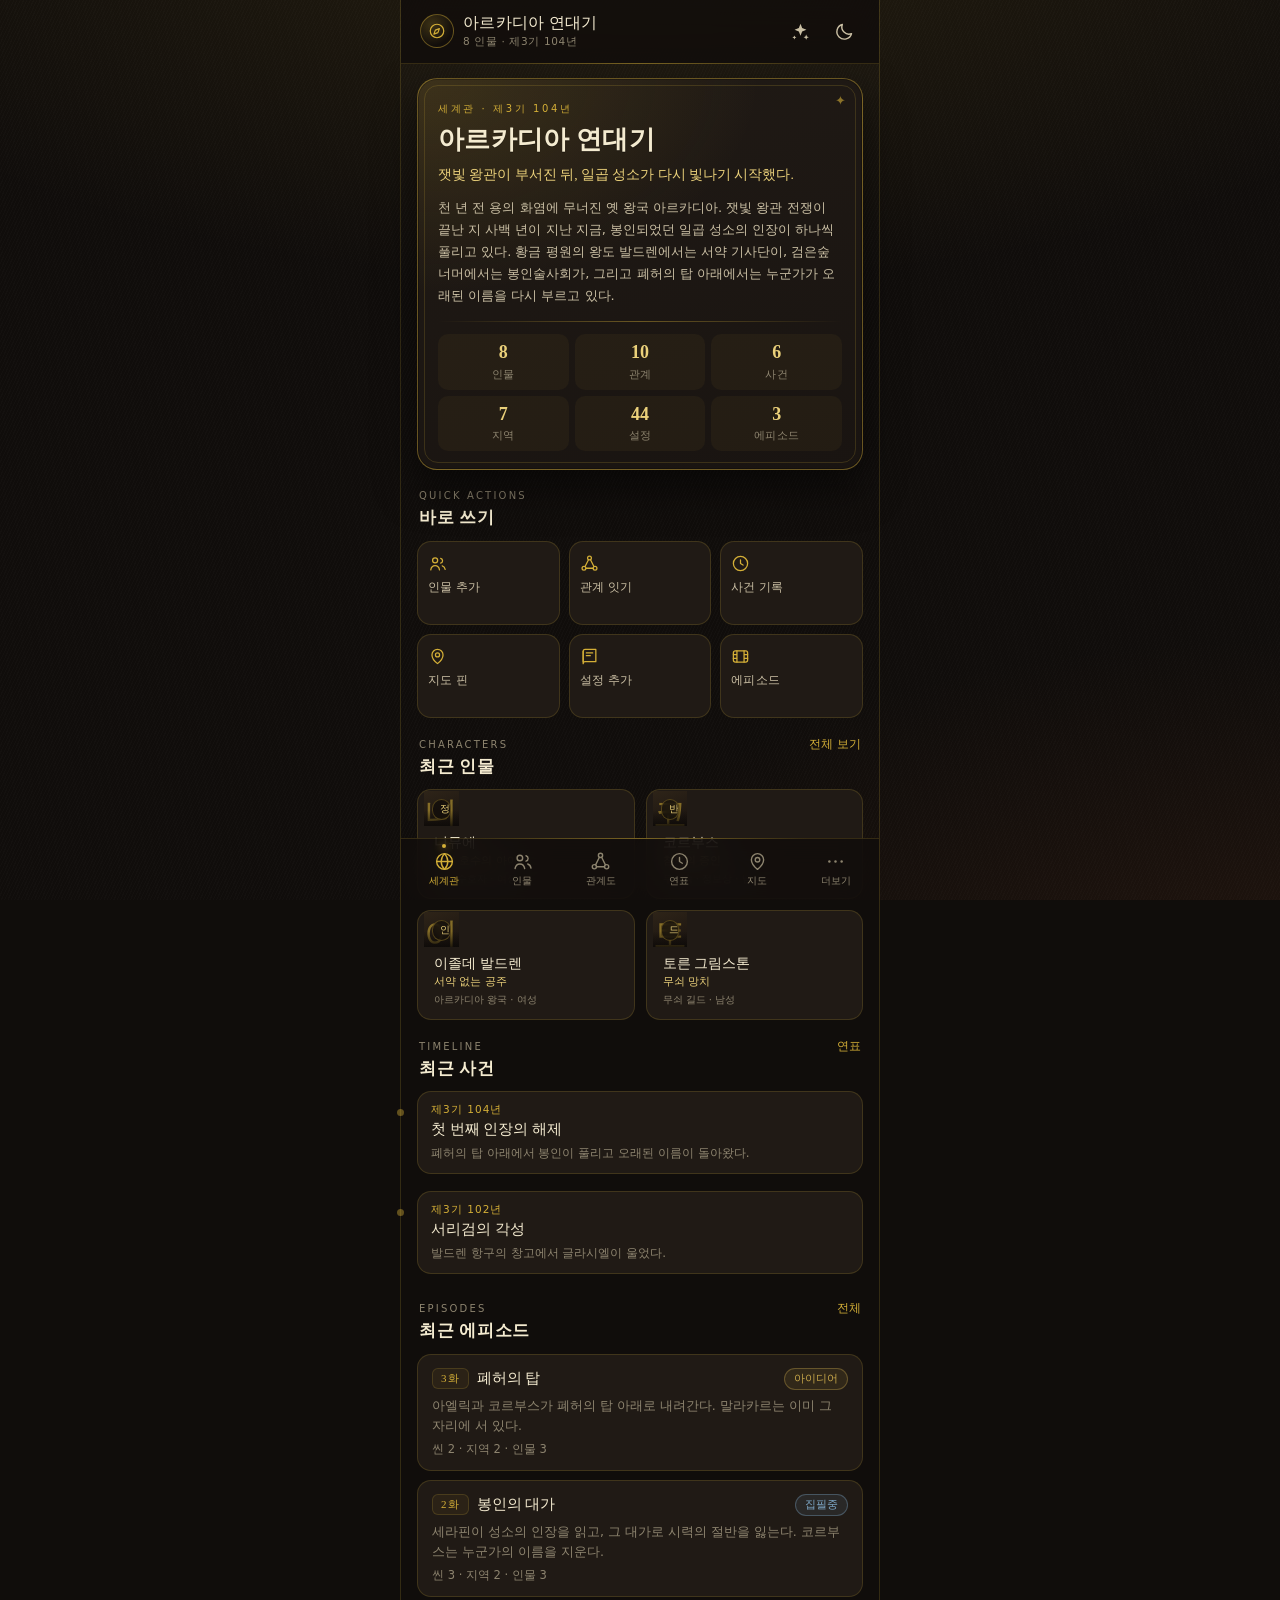
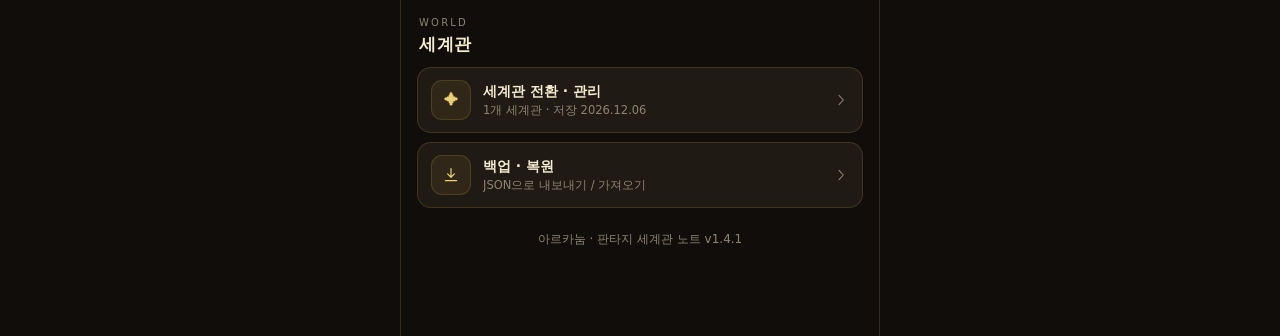
==== worldbuilder-standalone.html @ 210588db "아르카눔 v1.4.1 지도 확장 — 지역 핀 지배 국가(nationId) 선택·표시, 🏳️ 국경 그리기(mapBorders: 국가·색·꼭짓점·반투명 영토·국경선·중앙 국가명, 탭해" ====
<!DOCTYPE html>
<html lang="ko" data-theme="dark">
<head>
<!-- 아르카눔 단일 파일 빌드 · 세계관 노트 (오프라인 실행용) -->
<meta charset="utf-8">
<meta name="viewport" content="width=device-width, initial-scale=1, maximum-scale=1, viewport-fit=cover">
<title>아르카눔 · 판타지 세계관 노트</title>
<meta name="description" content="인물·관계도·연표·지도·설정집·에피소드까지, 판타지 세계관을 iPhone에서 한 손으로 짓는 노트.">
<meta name="theme-color" content="#12100e">
<meta name="apple-mobile-web-app-capable" content="yes">
<meta name="mobile-web-app-capable" content="yes">
<meta name="apple-mobile-web-app-status-bar-style" content="black-translucent">
<meta name="apple-mobile-web-app-title" content="아르카눔">
<meta name="format-detection" content="telephone=no">

<link rel="apple-touch-icon" href="[data-uri]">

<style>
/* =========================================================
   ARCANUM · 판타지 세계관 노트
   Mobile-first (390–430px) dark fantasy + parchment theme
   ========================================================= */

:root {
  --font-display: "AppleMyungjo", "Nanum Myeongjo", "Noto Serif KR", ui-serif, Georgia, "Times New Roman", serif;
  --font-body: -apple-system, BlinkMacSystemFont, "Apple SD Gothic Neo", "Pretendard", "Noto Sans KR", system-ui, sans-serif;
  --nav-h: 62px;
  --top-h: 54px;
  --safe-t: env(safe-area-inset-top, 0px);
  --safe-b: env(safe-area-inset-bottom, 0px);
  --r-sm: 10px;
  --r-md: 14px;
  --r-lg: 20px;
  --ease: cubic-bezier(.22, 1, .36, 1);
}

[data-theme="dark"] {
  --bg: #100d0b;
  --bg-glow-1: rgba(212, 175, 55, .10);
  --bg-glow-2: rgba(120, 60, 30, .16);
  --surface: #201a15;
  --surface-2: #191411;
  --surface-3: #2a2119;
  --line: rgba(212, 175, 55, .18);
  --line-strong: rgba(212, 175, 55, .42);
  --gold: #d4af37;
  --gold-soft: #ead07a;
  --gold-deep: #9c7a24;
  --text: #f4ebd0;
  --text-dim: #cabfa4;
  --muted: #8d846f;
  --ink: #1a1412;
  --parchment: #f4ebd0;
  --parchment-line: rgba(90, 70, 40, .35);
  --glass: rgba(16, 13, 11, .82);
  --shadow: 0 18px 40px rgba(0, 0, 0, .5);
  --shadow-sm: 0 6px 18px rgba(0, 0, 0, .35);
  --danger: #c9636b;
  --ok: #7fb08b;
  --map-bg: #d9c9a4;
}

[data-theme="parchment"] {
  --bg: #eadfc3;
  --bg-glow-1: rgba(255, 255, 255, .55);
  --bg-glow-2: rgba(150, 110, 50, .18);
  --surface: #f9f2df;
  --surface-2: #f3e9ce;
  --surface-3: #fffaf0;
  --line: rgba(122, 92, 42, .22);
  --line-strong: rgba(122, 92, 42, .48);
  --gold: #96701c;
  --gold-soft: #b98f2c;
  --gold-deep: #6d5220;
  --text: #2b2118;
  --text-dim: #554631;
  --muted: #7c6b51;
  --ink: #fdf8ec;
  --parchment: #fdf8ec;
  --parchment-line: rgba(120, 92, 50, .3);
  --glass: rgba(249, 242, 223, .88);
  --shadow: 0 14px 30px rgba(80, 60, 25, .16);
  --shadow-sm: 0 4px 14px rgba(80, 60, 25, .12);
  --danger: #a83c45;
  --ok: #3f7a52;
  --map-bg: #d9c9a4;
}

* { box-sizing: border-box; -webkit-tap-highlight-color: transparent; }

html, body {
  margin: 0;
  padding: 0;
  background: var(--bg);
  color: var(--text);
  font-family: var(--font-body);
  font-size: 15px;
  line-height: 1.5;
  -webkit-text-size-adjust: 100%;
  text-size-adjust: 100%;
  /* 가로로 삐져나가는 내용이 화면을 줄여(줌아웃) 고정 단추가 밖으로 밀리는 것을 막는다 */
  overflow-x: hidden;
}

body {
  min-height: 100vh;
  min-height: 100dvh;
  overscroll-behavior-y: none;
  background-image:
    radial-gradient(120% 70% at 50% -10%, var(--bg-glow-1) 0%, transparent 60%),
    radial-gradient(90% 60% at 100% 110%, var(--bg-glow-2) 0%, transparent 65%),
    repeating-linear-gradient(115deg, rgba(255, 255, 255, .014) 0 1px, transparent 1px 3px);
  background-attachment: fixed;
}

body.sheet-open { overflow: hidden; }

button, input, textarea, select {
  font-family: inherit;
  font-size: inherit;
  color: inherit;
}

button { cursor: pointer; border: 0; background: none; }
button:disabled { opacity: .45; cursor: default; }

h1, h2, h3, h4 {
  font-family: var(--font-display);
  font-weight: 600;
  margin: 0;
  letter-spacing: .01em;
}

p { margin: 0; }
a { color: var(--gold-soft); }

svg { display: block; }

/* ---------- App shell ---------- */
.app {
  max-width: 480px;
  margin: 0 auto;
  min-height: 100vh;
  min-height: 100dvh;
  position: relative;
  isolation: isolate;
}

@media (min-width: 520px) {
  .app {
    border-left: 1px solid var(--line);
    border-right: 1px solid var(--line);
    background: linear-gradient(180deg, rgba(255, 255, 255, .012), transparent 30%);
  }
}

/* ---------- Top bar ---------- */
.topbar {
  position: sticky;
  top: 0;
  z-index: 40;
  padding: calc(var(--safe-t) + 8px) 14px 9px;
  display: flex;
  align-items: center;
  gap: 8px;
  background: var(--glass);
  -webkit-backdrop-filter: blur(14px) saturate(1.2);
  backdrop-filter: blur(14px) saturate(1.2);
  border-bottom: 1px solid var(--line);
}

.topbar::after {
  content: "";
  position: absolute;
  left: 12%;
  right: 12%;
  bottom: -1px;
  height: 1px;
  background: linear-gradient(90deg, transparent, var(--line-strong), transparent);
}

.world-switch {
  flex: 1;
  min-width: 0;
  display: flex;
  align-items: center;
  gap: 9px;
  padding: 5px 8px 5px 5px;
  border-radius: 12px;
  text-align: left;
  min-height: 44px;
}

.world-switch:active { background: rgba(212, 175, 55, .08); }

.world-switch__sigil {
  width: 34px;
  height: 34px;
  flex: none;
  border-radius: 50%;
  display: grid;
  place-items: center;
  color: var(--gold);
  background: radial-gradient(circle at 35% 30%, rgba(212, 175, 55, .22), transparent 70%);
  border: 1px solid var(--line-strong);
}

.world-switch__text { min-width: 0; }

.world-switch__name {
  display: block;
  font-family: var(--font-display);
  font-size: 15.5px;
  letter-spacing: .02em;
  color: var(--text);
  white-space: nowrap;
  overflow: hidden;
  text-overflow: ellipsis;
  max-width: 190px;
}

.world-switch__sub {
  display: block;
  font-size: 10.5px;
  color: var(--muted);
  letter-spacing: .06em;
  text-transform: uppercase;
  margin-top: 1px;
}

.topbar__actions { display: flex; gap: 2px; flex: none; }

.icon-btn {
  width: 42px;
  height: 42px;
  display: grid;
  place-items: center;
  border-radius: 12px;
  color: var(--text-dim);
  transition: background .18s, color .18s, transform .18s;
}

.icon-btn:active { transform: scale(.94); background: rgba(212, 175, 55, .12); }
.icon-btn.is-gold { color: var(--gold); }
.icon-btn svg { width: 21px; height: 21px; }

/* ---------- Main / views ---------- */
main {
  padding: 14px 16px calc(var(--nav-h) + var(--safe-b) + 26px);
  min-height: 60vh;
}

.view { display: none; }
.view.is-active { display: block; animation: viewIn .28s var(--ease); }

@keyframes viewIn {
  from { opacity: 0; transform: translateY(6px); }
  to { opacity: 1; transform: none; }
}

.section-head {
  display: flex;
  align-items: baseline;
  justify-content: space-between;
  gap: 10px;
  margin: 18px 2px 10px;
}

.section-head:first-child { margin-top: 4px; }

.section-head h2 {
  font-size: 17px;
  letter-spacing: .04em;
}

.section-head .eyebrow {
  font-size: 10px;
  letter-spacing: .22em;
  text-transform: uppercase;
  color: var(--muted);
  display: block;
  margin-bottom: 2px;
  font-family: var(--font-body);
}

.section-head__link {
  font-size: 12px;
  color: var(--gold);
  padding: 6px;
  margin: -6px;
}

/* ---------- Hero ---------- */
.hero {
  position: relative;
  padding: 22px 20px 18px;
  border-radius: var(--r-lg);
  background:
    radial-gradient(140% 100% at 0% 0%, rgba(212, 175, 55, .16), transparent 55%),
    linear-gradient(165deg, var(--surface) 0%, var(--surface-2) 100%);
  border: 1px solid var(--line-strong);
  box-shadow: var(--shadow), inset 0 0 0 1px rgba(0, 0, 0, .25);
  overflow: hidden;
}

.hero::before {
  content: "";
  position: absolute;
  inset: 6px;
  border: 1px solid var(--line);
  border-radius: calc(var(--r-lg) - 6px);
  pointer-events: none;
}

.hero::after {
  content: "✦";
  position: absolute;
  right: 16px;
  top: 12px;
  color: var(--gold);
  opacity: .6;
  font-size: 13px;
}

.hero__eyebrow {
  font-size: 10px;
  letter-spacing: .26em;
  text-transform: uppercase;
  color: var(--gold);
  margin-bottom: 8px;
}

.hero h1 {
  font-size: 26px;
  line-height: 1.24;
  color: var(--text);
  text-shadow: 0 1px 0 rgba(0, 0, 0, .3);
}

.hero__tagline {
  font-family: var(--font-display);
  font-size: 13.5px;
  line-height: 1.65;
  color: var(--gold-soft);
  margin-top: 8px;
}

.hero__desc {
  font-size: 13px;
  line-height: 1.7;
  color: var(--text-dim);
  margin-top: 10px;
}

.hero__divider {
  height: 1px;
  margin: 14px 0 12px;
  background: linear-gradient(90deg, transparent, var(--line-strong), transparent);
}

.hero__stats {
  display: grid;
  grid-template-columns: repeat(3, 1fr);
  gap: 6px;
}

.stat {
  padding: 7px 4px;
  text-align: center;
  border-radius: 10px;
  background: rgba(212, 175, 55, .05);
  border: 1px solid transparent;
}

.stat:active { border-color: var(--line-strong); }

.stat b {
  display: block;
  font-family: var(--font-display);
  font-size: 18px;
  color: var(--gold-soft);
  line-height: 1.2;
}

.stat span {
  font-size: 10.5px;
  color: var(--muted);
  letter-spacing: .04em;
}

/* ---------- Quick actions ---------- */
.quick-grid {
  display: grid;
  grid-template-columns: repeat(3, 1fr);
  gap: 9px;
}

.quick {
  display: flex;
  flex-direction: column;
  align-items: flex-start;
  gap: 7px;
  padding: 12px 10px;
  min-height: 84px;
  border-radius: var(--r-md);
  background: var(--surface);
  border: 1px solid var(--line);
  color: var(--text-dim);
  text-align: left;
  transition: transform .16s var(--ease), border-color .16s;
}

.quick:active { transform: translateY(1px) scale(.985); border-color: var(--line-strong); }

.quick svg { width: 19px; height: 19px; color: var(--gold); }
.quick span { font-size: 11.5px; line-height: 1.3; letter-spacing: .01em; }

/* ---------- Cards ---------- */
.card {
  background: var(--surface);
  border: 1px solid var(--line);
  border-radius: var(--r-md);
  padding: 14px;
}

.card--parchment {
  background:
    linear-gradient(170deg, rgba(255, 255, 255, .6), rgba(0, 0, 0, 0) 55%),
    var(--surface);
}

.list { display: flex; flex-direction: column; gap: 9px; }

.row-card {
  display: flex;
  align-items: center;
  gap: 12px;
  width: 100%;
  padding: 12px 13px;
  border-radius: var(--r-md);
  background: var(--surface);
  border: 1px solid var(--line);
  text-align: left;
  transition: border-color .16s, transform .16s;
}

.row-card:active { border-color: var(--line-strong); transform: scale(.995); }

.row-card__badge {
  flex: none;
  width: 40px;
  height: 40px;
  border-radius: 11px;
  display: grid;
  place-items: center;
  font-family: var(--font-display);
  font-size: 15px;
  color: var(--gold-soft);
  background: rgba(212, 175, 55, .09);
  border: 1px solid var(--line);
}

.row-card__body { flex: 1; min-width: 0; }

.row-card__title {
  display: block;
  font-size: 14px;
  font-weight: 600;
  color: var(--text);
  white-space: nowrap;
  overflow: hidden;
  text-overflow: ellipsis;
}

.row-card__meta {
  display: block;
  font-size: 11.5px;
  color: var(--muted);
  margin-top: 2px;
  white-space: nowrap;
  overflow: hidden;
  text-overflow: ellipsis;
}

.row-card__chev { color: var(--muted); flex: none; }
.row-card__chev svg { width: 16px; height: 16px; }

/* ---------- Character grid ---------- */
.char-grid {
  display: grid;
  grid-template-columns: repeat(2, 1fr);
  gap: 11px;
}

.char-card {
  position: relative;
  display: flex;
  flex-direction: column;
  border-radius: var(--r-md);
  overflow: hidden;
  background: var(--surface);
  border: 1px solid var(--line);
  text-align: left;
  transition: transform .16s var(--ease), border-color .16s;
}

.char-card:active { transform: scale(.98); border-color: var(--line-strong); }

.char-card__portrait {
  position: relative;
  aspect-ratio: 1 / 1;
  background: linear-gradient(160deg, #2e2418, #191310);
  display: grid;
  place-items: center;
  overflow: hidden;
}

.char-card__portrait img {
  width: 100%;
  height: 100%;
  object-fit: cover;
  object-position: center top;   /* 인물 얼굴·상반신이 잘리지 않게 */
  display: block;
}

.char-card__initial {
  font-family: var(--font-display);
  font-size: 34px;
  color: rgba(212, 175, 55, .55);
  letter-spacing: .02em;
}

.char-card__portrait::after {
  content: "";
  position: absolute;
  inset: 0;
  background: linear-gradient(180deg, transparent 55%, rgba(12, 9, 7, .82));
  pointer-events: none;
}

.char-card__race {
  position: absolute;
  left: 8px;
  top: 8px;
  z-index: 2;
  font-size: 9.5px;
  letter-spacing: .05em;
  padding: 3px 7px;
  border-radius: 999px;
  color: var(--gold-soft);
  background: rgba(12, 9, 7, .6);
  border: 1px solid rgba(212, 175, 55, .3);
  -webkit-backdrop-filter: blur(4px);
  backdrop-filter: blur(4px);
  max-width: calc(100% - 16px);
  white-space: nowrap;
  overflow: hidden;
  text-overflow: ellipsis;
}

.char-card__body { padding: 8px 10px 11px; }

.char-card__name {
  font-family: var(--font-display);
  font-size: 14px;
  color: var(--text);
  white-space: nowrap;
  overflow: hidden;
  text-overflow: ellipsis;
}

.char-card__title {
  font-size: 10.5px;
  color: var(--gold-soft);
  margin-top: 2px;
  white-space: nowrap;
  overflow: hidden;
  text-overflow: ellipsis;
}

.char-card__faction {
  font-size: 10px;
  color: var(--muted);
  margin-top: 4px;
  white-space: nowrap;
  overflow: hidden;
  text-overflow: ellipsis;
}

/* ---------- Search & chips ---------- */
.toolbar {
  display: flex;
  gap: 8px;
  align-items: center;
  margin-bottom: 10px;
}

.search {
  flex: 1;
  min-width: 0;
  display: flex;
  align-items: center;
  gap: 8px;
  padding: 0 12px;
  height: 44px;
  border-radius: 12px;
  background: var(--surface-2);
  border: 1px solid var(--line);
}

.search svg { width: 17px; height: 17px; color: var(--muted); flex: none; }

.search input {
  flex: 1;
  min-width: 0;
  border: 0;
  background: none;
  outline: none;
  font-size: 16px;
  color: var(--text);
}

.search input::placeholder { color: var(--muted); }

.chip-row {
  display: flex;
  gap: 7px;
  overflow-x: auto;
  padding: 2px 2px 8px;
  margin: 0 -2px;
  scrollbar-width: none;
  -webkit-overflow-scrolling: touch;
}

.chip-row::-webkit-scrollbar { display: none; }

.chip {
  flex: none;
  height: 32px;
  padding: 0 13px;
  border-radius: 999px;
  font-size: 12.5px;
  color: var(--text-dim);
  background: var(--surface);
  border: 1px solid var(--line);
  white-space: nowrap;
  transition: background .16s, color .16s, border-color .16s;
}

.chip--active {
  color: var(--ink);
  background: linear-gradient(180deg, var(--gold-soft), var(--gold));
  border-color: var(--gold);
  font-weight: 600;
}

.chip--small { height: 28px; font-size: 11.5px; padding: 0 11px; }

.label-row {
  display: flex;
  align-items: baseline;
  justify-content: space-between;
  margin: 14px 2px 6px;
  font-size: 10.5px;
  letter-spacing: .18em;
  text-transform: uppercase;
  color: var(--muted);
}

.mini-chips { display: flex; flex-wrap: wrap; gap: 5px; }

.mini-chip {
  font-size: 10.5px;
  padding: 3px 8px;
  border-radius: 999px;
  background: rgba(212, 175, 55, .07);
  border: 1px solid var(--line);
  color: var(--text-dim);
}

/* ---------- Empty state ---------- */
.empty {
  padding: 38px 20px;
  text-align: center;
  border: 1px dashed var(--line-strong);
  border-radius: var(--r-lg);
  background: rgba(212, 175, 55, .03);
}

.empty__sigil {
  font-size: 22px;
  color: var(--gold);
  opacity: .7;
  margin-bottom: 10px;
}

.empty h3 { font-size: 15px; margin-bottom: 6px; }
.empty p { font-size: 12.5px; color: var(--muted); line-height: 1.6; }
.empty .btn { margin-top: 14px; }

/* ---------- Buttons ---------- */
.btn {
  display: inline-flex;
  align-items: center;
  justify-content: center;
  gap: 7px;
  min-height: 46px;
  padding: 0 18px;
  border-radius: 12px;
  font-size: 14px;
  font-weight: 600;
  letter-spacing: .01em;
  color: var(--text);
  background: var(--surface-3);
  border: 1px solid var(--line);
  transition: transform .16s var(--ease), filter .16s;
}

.btn:active { transform: scale(.98); }
.btn svg { width: 17px; height: 17px; }

.btn--gold {
  color: #1a1412;
  background: linear-gradient(175deg, #f0d781 0%, var(--gold) 55%, #b08c22 100%);
  border-color: rgba(255, 240, 190, .5);
  box-shadow: 0 6px 18px rgba(190, 150, 40, .25), inset 0 1px 0 rgba(255, 255, 255, .45);
}

.btn--ghost { background: transparent; }
.btn--danger { color: var(--danger); border-color: rgba(200, 90, 100, .35); background: rgba(200, 90, 100, .06); }
.btn--sm { min-height: 38px; padding: 0 13px; font-size: 12.5px; border-radius: 10px; }
.btn--block { width: 100%; }
.btn--icon { padding: 0; width: 46px; }

.btn-row { display: flex; gap: 8px; }
.btn-row > * { flex: 1; }

/* ---------- FAB ---------- */
.fab {
  position: fixed;
  right: max(16px, calc((100vw - 480px) / 2 + 16px));
  bottom: calc(var(--nav-h) + var(--safe-b) + 16px);
  width: 54px;
  height: 54px;
  border-radius: 50%;
  display: grid;
  place-items: center;
  color: #1a1412;
  background: linear-gradient(170deg, #f2dc94, var(--gold) 60%, #ac8820);
  border: 1px solid rgba(255, 245, 200, .55);
  box-shadow: 0 10px 26px rgba(0, 0, 0, .45), 0 0 0 4px rgba(212, 175, 55, .08);
  z-index: 45;
  transition: transform .18s var(--ease);
}

.fab:active { transform: scale(.93); }
.fab svg { width: 24px; height: 24px; }
.fab[hidden] { display: none; }

/* ---------- Bottom nav ---------- */
.tabbar {
  position: fixed;
  left: 0;
  right: 0;
  bottom: 0;
  z-index: 50;
  display: grid;
  grid-template-columns: repeat(6, 1fr);
  align-items: center;
  height: calc(var(--nav-h) + var(--safe-b));
  padding-bottom: var(--safe-b);
  background: var(--glass);
  -webkit-backdrop-filter: blur(18px) saturate(1.25);
  backdrop-filter: blur(18px) saturate(1.25);
  border-top: 1px solid var(--line);
  padding-inline: 4px;
}

@media (min-width: 520px) {
  .tabbar {
    max-width: 480px;
    margin: 0 auto;
    border-left: 1px solid var(--line);
    border-right: 1px solid var(--line);
  }
}

.tabbar::before {
  content: "";
  position: absolute;
  top: -1px;
  left: 15%;
  right: 15%;
  height: 1px;
  background: linear-gradient(90deg, transparent, var(--line-strong), transparent);
}

.tab {
  position: relative;
  height: 100%;
  display: flex;
  flex-direction: column;
  align-items: center;
  justify-content: center;
  gap: 3px;
  color: var(--muted);
  font-size: 9.5px;
  letter-spacing: .02em;
  transition: color .18s;
}

.tab svg { width: 21px; height: 21px; }
.tab.is-active { color: var(--gold); }

.tab.is-active::after {
  content: "";
  position: absolute;
  top: 5px;
  width: 4px;
  height: 4px;
  border-radius: 50%;
  background: var(--gold);
  box-shadow: 0 0 8px var(--gold);
}

.tab:active { color: var(--gold-soft); }

/* ---------- Sheets ---------- */
.sheet-backdrop {
  position: fixed;
  inset: 0;
  background: rgba(6, 4, 3, .6);
  -webkit-backdrop-filter: blur(3px);
  backdrop-filter: blur(3px);
  opacity: 0;
  transition: opacity .26s ease;
  z-index: 60;
}

.sheet-backdrop.is-open { opacity: 1; }

.sheet {
  position: fixed;
  left: 0;
  right: 0;
  bottom: 0;
  z-index: 61;
  max-width: 480px;
  margin: 0 auto;
  display: flex;
  flex-direction: column;
  max-height: 92vh;
  max-height: 92dvh;
  border-radius: 22px 22px 0 0;
  background: linear-gradient(180deg, var(--surface-3) 0%, var(--surface) 42%, var(--bg) 100%);
  border: 1px solid var(--line-strong);
  border-bottom: 0;
  box-shadow: 0 -20px 50px rgba(0, 0, 0, .5);
  transform: translateY(102%);
  transition: transform .34s var(--ease);
  padding-bottom: var(--safe-b);
}

.sheet.is-open { transform: none; }
.sheet--full { height: 91vh; height: 91dvh; }

/* 이름·칭호를 본문 프로필 블록이 대신 쓰는 시트 — 닫기 버튼만 남긴다 */
.sheet__head--plain { justify-content: flex-end; padding-bottom: 6px; }

.sheet__grab {
  padding: 9px 0 3px;
  display: grid;
  place-items: center;
  flex: none;
}

.sheet__grab::before {
  content: "";
  width: 38px;
  height: 4px;
  border-radius: 999px;
  background: var(--line-strong);
}

.sheet__head {
  flex: none;
  display: flex;
  align-items: flex-start;
  gap: 10px;
  padding: 2px 18px 12px;
  border-bottom: 1px solid var(--line);
}

.sheet__head-text { flex: 1; min-width: 0; }

.sheet__eyebrow {
  font-size: 9.5px;
  letter-spacing: .22em;
  text-transform: uppercase;
  color: var(--gold);
  margin-bottom: 3px;
}

.sheet__title {
  font-size: 19px;
  line-height: 1.3;
  color: var(--text);
}

.sheet__sub {
  font-size: 12px;
  color: var(--muted);
  margin-top: 3px;
}

.sheet__close {
  flex: none;
  width: 34px;
  height: 34px;
  border-radius: 50%;
  display: grid;
  place-items: center;
  color: var(--text-dim);
  background: rgba(127, 127, 127, .12);
  margin-top: 2px;
}

.sheet__close svg { width: 15px; height: 15px; }

.sheet__body {
  flex: 1;
  overflow-y: auto;
  -webkit-overflow-scrolling: touch;
  padding: 16px 18px 22px;
  overscroll-behavior: contain;
}

.sheet__foot {
  flex: none;
  display: flex;
  gap: 8px;
  padding: 10px 18px 12px;
  border-top: 1px solid var(--line);
  background: linear-gradient(180deg, transparent, rgba(0, 0, 0, .18));
}

.sheet__foot > * { flex: 1; }

/* ---------- Forms ---------- */
.field { display: block; margin-bottom: 13px; }

.field__label {
  display: flex;
  align-items: center;
  justify-content: space-between;
  gap: 8px;
  font-size: 10.5px;
  letter-spacing: .14em;
  text-transform: uppercase;
  color: var(--muted);
  margin-bottom: 6px;
}

.field__label b { color: var(--gold); font-weight: 600; }

.input, .textarea, .select {
  display: block;
  width: 100%;
  padding: 11px 13px;
  min-height: 46px;
  border-radius: 11px;
  background: var(--surface-2);
  border: 1px solid var(--line);
  color: var(--text);
  font-size: 16px;
  outline: none;
  transition: border-color .16s, box-shadow .16s;
}

.textarea { min-height: 88px; resize: vertical; line-height: 1.6; font-size: 15px; }

.input:focus, .textarea:focus, .select:focus {
  border-color: var(--line-strong);
  box-shadow: 0 0 0 3px rgba(212, 175, 55, .10);
}

.input::placeholder, .textarea::placeholder { color: var(--muted); }

.field--slim { display: flex; gap: 9px; }
.field--slim > * { flex: 1; }

.field-hint { font-size: 11px; color: var(--muted); margin-top: 5px; line-height: 1.5; }

.input-with-action { display: flex; gap: 6px; align-items: stretch; }
.input-with-action .input { flex: 1; min-width: 0; }

.mini-action {
  flex: none;
  display: inline-flex;
  align-items: center;
  gap: 4px;
  padding: 0 11px;
  min-height: 46px;
  border-radius: 11px;
  font-size: 12px;
  font-weight: 600;
  color: var(--gold-soft);
  background: rgba(212, 175, 55, .08);
  border: 1px solid var(--line-strong);
}

.mini-action:active { background: rgba(212, 175, 55, .18); }
.mini-action svg { width: 14px; height: 14px; }

.picker { display: flex; flex-wrap: wrap; gap: 6px; }

.swatch-row { display: flex; gap: 8px; }

/* ---------- Image drop ---------- */
.img-drop {
  position: relative;
  border-radius: var(--r-md);
  border: 1px dashed var(--line-strong);
  background: var(--surface-2);
  min-height: 120px;
  display: grid;
  place-items: center;
  gap: 6px;
  padding: 14px;
  color: var(--muted);
  font-size: 12px;
  text-align: center;
  overflow: hidden;
}

.img-drop img { position: absolute; inset: 0; width: 100%; height: 100%; object-fit: cover; object-position: center top; }

.img-drop__inner { position: relative; z-index: 2; display: grid; gap: 5px; justify-items: center; }
.img-drop.has-img .img-drop__inner { display: none; }
.img-drop svg { width: 22px; height: 22px; color: var(--gold); opacity: .8; }

.img-drop__actions {
  position: absolute;
  z-index: 3;
  right: 8px;
  bottom: 8px;
  display: flex;
  gap: 6px;
}

.img-drop__actions .btn {
  min-height: 34px;
  padding: 0 11px;
  font-size: 11.5px;
  background: rgba(10, 8, 6, .72);
  -webkit-backdrop-filter: blur(6px);
  backdrop-filter: blur(6px);
  color: var(--parchment);
  border-color: rgba(212, 175, 55, .35);
}

/* ---------- Detail sheet bits ---------- */
.detail-hero {
  position: relative;
  border-radius: var(--r-md);
  overflow: hidden;
  border: 1px solid var(--line);
  aspect-ratio: 16 / 10;
  background: linear-gradient(150deg, #33281a, #15100c);
  display: grid;
  place-items: center;
  margin-bottom: 14px;
}

.detail-hero img { width: 100%; height: 100%; object-fit: cover; object-position: center top; }

.detail-hero__initial {
  font-family: var(--font-display);
  font-size: 60px;
  color: rgba(212, 175, 55, .35);
}

.detail-hero::after {
  content: "";
  position: absolute;
  inset: 0;
  box-shadow: inset 0 -70px 60px -30px rgba(0, 0, 0, .7);
  pointer-events: none;
}

/* ---------- 인물 상세 맨 위 프로필 (사진 + 이름·칭호·성별·종족) ---------- */
.char-profile {
  display: flex;
  align-items: flex-start;
  gap: 14px;
  padding: 2px 0 14px;
  margin-bottom: 14px;
  border-bottom: 1px solid var(--line);
}

.char-profile__media { flex: none; width: 96px; display: grid; gap: 7px; }

.char-profile__photo {
  position: relative;
  width: 96px;
  height: 96px;
  padding: 0;
  margin: 0;
  border-radius: 20px;
  overflow: hidden;
  border: 1px solid var(--line-strong);
  background: linear-gradient(160deg, #33281a, #17110d);
  display: grid;
  place-items: center;
  box-shadow: var(--shadow-sm);
}

.char-profile__photo.has-img { transition: transform .16s var(--ease); }
.char-profile__photo.has-img:active { transform: scale(.97); }

.char-profile__photo img {
  width: 100%;
  height: 100%;
  object-fit: cover;
  object-position: center top;   /* 머리·얼굴이 잘리지 않게 */
  display: block;
}

.char-profile__initial {
  font-family: var(--font-display);
  font-size: 38px;
  color: rgba(212, 175, 55, .5);
}

.char-profile__lens {
  position: absolute;
  right: 6px;
  bottom: 6px;
  width: 24px;
  height: 24px;
  border-radius: 50%;
  display: grid;
  place-items: center;
  font-size: 11px;
  line-height: 1;
  background: rgba(10, 8, 6, .72);
  border: 1px solid rgba(212, 175, 55, .4);
  -webkit-backdrop-filter: blur(4px);
  backdrop-filter: blur(4px);
}

.char-profile__zoom {
  min-height: 30px;
  padding: 0 8px;
  display: inline-flex;
  align-items: center;
  justify-content: center;
  gap: 3px;
  border-radius: 999px;
  font-size: 10.5px;
  font-weight: 600;
  color: var(--gold-soft);
  background: rgba(212, 175, 55, .1);
  border: 1px solid var(--line-strong);
}

.char-profile__zoom:active { background: rgba(212, 175, 55, .2); }

.char-profile__id { flex: 1; min-width: 0; padding-top: 1px; }

.char-profile__eyebrow {
  font-size: 9px;
  letter-spacing: .22em;
  text-transform: uppercase;
  color: var(--gold);
  margin-bottom: 3px;
}

.char-profile__name {
  font-size: 21px;
  line-height: 1.28;
  color: var(--text);
  word-break: break-word;
}

.char-profile__title {
  margin-top: 3px;
  font-size: 12.5px;
  line-height: 1.4;
  color: var(--gold-soft);
}

.char-profile__chips { display: flex; flex-wrap: wrap; gap: 5px; margin-top: 8px; }
.char-profile__chips .mini-chip { font-size: 10px; }

.char-profile__body {
  margin-top: 6px;
  font-size: 11.5px;
  letter-spacing: .02em;
  color: var(--muted);
}

@media (max-width: 360px) {
  .char-profile { gap: 11px; }
  .char-profile__media, .char-profile__photo { width: 86px; }
  .char-profile__photo { height: 86px; }
  .char-profile__name { font-size: 19px; }
}

.def-list { display: grid; gap: 9px; }

.def {
  display: grid;
  grid-template-columns: 76px 1fr;
  gap: 10px;
  font-size: 13px;
  line-height: 1.6;
}

.def dt { color: var(--muted); font-size: 11px; letter-spacing: .08em; padding-top: 2px; }
.def dd { margin: 0; color: var(--text-dim); white-space: pre-wrap; }

.prose { font-size: 13.5px; line-height: 1.75; color: var(--text-dim); white-space: pre-wrap; }

.divider {
  height: 1px;
  background: linear-gradient(90deg, transparent, var(--line-strong), transparent);
  margin: 16px 0;
}

.rel-line {
  display: flex;
  align-items: center;
  gap: 9px;
  padding: 9px 11px;
  border-radius: 11px;
  background: var(--surface-2);
  border: 1px solid var(--line);
  width: 100%;
  text-align: left;
  font-size: 12.5px;
  color: var(--text-dim);
}

.rel-line:active { border-color: var(--line-strong); }
.rel-dot { width: 8px; height: 8px; border-radius: 50%; flex: none; }
.rel-line b { color: var(--text); font-weight: 600; }
.rel-line .rel-type { margin-left: auto; font-size: 10.5px; color: var(--muted); flex: none; }

/* ---------- Status pills ---------- */
.status {
  display: inline-flex;
  align-items: center;
  gap: 5px;
  font-size: 10.5px;
  padding: 3px 9px;
  border-radius: 999px;
  border: 1px solid var(--line);
  color: var(--text-dim);
  background: var(--surface-2);
  white-space: nowrap;
}

.status--idea { color: #c9a84a; border-color: rgba(201, 168, 74, .35); background: rgba(201, 168, 74, .1); }
.status--writing { color: #7fa9c9; border-color: rgba(127, 169, 201, .35); background: rgba(127, 169, 201, .1); }
.status--done { color: var(--ok); border-color: rgba(127, 176, 139, .35); background: rgba(127, 176, 139, .1); }

/* ---------- Relationship graph ---------- */
.graph-wrap {
  position: relative;
  height: calc(100vh - var(--top-h) - var(--nav-h) - 128px);
  height: calc(100dvh - var(--top-h) - var(--nav-h) - 128px);
  min-height: 330px;
  border-radius: var(--r-lg);
  overflow: hidden;
  border: 1px solid var(--line);
  background:
    radial-gradient(70% 50% at 50% 40%, rgba(212, 175, 55, .07), transparent 70%),
    var(--surface-2);
  touch-action: none;
}

.graph-wrap::before {
  content: "";
  position: absolute;
  inset: 0;
  background-image:
    linear-gradient(rgba(212, 175, 55, .055) 1px, transparent 1px),
    linear-gradient(90deg, rgba(212, 175, 55, .055) 1px, transparent 1px);
  background-size: 28px 28px;
  pointer-events: none;
}

#graph-svg { width: 100%; height: 100%; position: absolute; inset: 0; }
#faction-svg { width: 100%; height: 100%; position: absolute; inset: 0; cursor: grab; }
#faction-svg:active { cursor: grabbing; }
.fedge line { transition: stroke-opacity .15s; }
.fnode { cursor: grab; }
.fnode text { pointer-events: none; user-select: none; -webkit-user-select: none; }
.fnode.is-selected circle { stroke: var(--gold); }

/* 인물/세력 관계도 세그먼트 */
.segmented {
  display: flex;
  gap: 4px;
  padding: 3px;
  margin: 2px 0 10px;
  border-radius: 12px;
  background: var(--surface-2);
  border: 1px solid var(--line);
}

.seg {
  flex: 1;
  height: 34px;
  border-radius: 9px;
  font-size: 12.5px;
  font-weight: 600;
  color: var(--muted);
  background: transparent;
  border: 0;
}

.seg.is-on {
  color: var(--ink);
  background: linear-gradient(180deg, var(--gold-soft), var(--gold));
  box-shadow: 0 2px 8px rgba(0, 0, 0, .22);
}

/* 인물 상세 — 연결된 관계 카드 */
.rel-cards { display: grid; gap: 7px; }

.rel-card {
  display: flex;
  align-items: stretch;
  gap: 6px;
}

.rel-card__who {
  flex: 1;
  min-width: 0;
  display: flex;
  align-items: center;
  gap: 9px;
  padding: 8px 10px;
  border-radius: 12px;
  text-align: left;
  background: var(--surface);
  border: 1px solid var(--line);
  border-left: 3px solid var(--rel-color, var(--gold));
}

.rel-card__face {
  flex: none;
  width: 32px;
  height: 32px;
  border-radius: 50%;
  overflow: hidden;
  display: grid;
  place-items: center;
  font-size: 11px;
  color: var(--gold-soft);
  background: var(--surface-2);
  border: 1px solid var(--line-strong);
}

.rel-card__face img { width: 100%; height: 100%; object-fit: cover; object-position: center top; }
.rel-card__txt { flex: 1; min-width: 0; display: grid; gap: 2px; }
.rel-card__txt b { font-size: 12.5px; color: var(--text); }
.rel-card__label { font-size: 10.5px; color: var(--muted); overflow: hidden; text-overflow: ellipsis; white-space: nowrap; }
.rel-card__type { flex: none; font-size: 10px; color: var(--rel-color, var(--gold-soft)); }

.rel-card__edit {
  flex: none;
  width: 34px;
  display: grid;
  place-items: center;
  border-radius: 10px;
  color: var(--muted);
  background: var(--surface);
  border: 1px solid var(--line);
}

.rel-card__edit svg { width: 14px; height: 14px; }

/* 연표 연도 스텝퍼 */
.year-stepper {
  display: flex;
  align-items: center;
  gap: 4px;
  margin-top: 4px;
}

.ystep {
  flex: none;
  height: 38px;
  min-width: 34px;
  padding: 0 7px;
  border-radius: 9px;
  font-size: 11px;
  font-weight: 600;
  color: var(--text-dim);
  background: var(--surface-2);
  border: 1px solid var(--line);
  font-variant-numeric: tabular-nums;
}

.ystep:active { transform: scale(.94); }
.year-input { flex: 1; min-width: 0; height: 38px; text-align: center; font-size: 15px; font-weight: 600; }

.graph-toolbar {
  display: flex;
  gap: 7px;
  overflow-x: auto;
  padding: 0 0 10px;
  scrollbar-width: none;
  align-items: center;
}

.graph-toolbar::-webkit-scrollbar { display: none; }

.gbtn {
  flex: none;
  display: inline-flex;
  align-items: center;
  gap: 5px;
  height: 36px;
  padding: 0 12px;
  border-radius: 10px;
  font-size: 12px;
  color: var(--text-dim);
  background: var(--surface);
  border: 1px solid var(--line);
  white-space: nowrap;
}

.gbtn svg { width: 15px; height: 15px; }
.gbtn.is-on { color: var(--ink); background: linear-gradient(180deg, var(--gold-soft), var(--gold)); border-color: var(--gold); font-weight: 600; }
.gbtn--icon { width: 36px; padding: 0; justify-content: center; }

.graph-hint {
  position: absolute;
  left: 10px;
  right: 10px;
  bottom: 10px;
  z-index: 3;
  padding: 9px 12px;
  border-radius: 10px;
  font-size: 11.5px;
  line-height: 1.5;
  color: var(--gold-soft);
  background: rgba(10, 8, 6, .78);
  border: 1px solid var(--line-strong);
  -webkit-backdrop-filter: blur(6px);
  backdrop-filter: blur(6px);
  text-align: center;
  pointer-events: none;
  transition: opacity .2s;
}

.graph-legend {
  position: absolute;
  left: 10px;
  top: 10px;
  z-index: 3;
  display: flex;
  flex-wrap: wrap;
  gap: 4px 8px;
  max-width: 62%;
  padding: 8px 10px;
  border-radius: 10px;
  font-size: 9.5px;
  color: var(--parchment);
  background: rgba(10, 8, 6, .66);
  border: 1px solid var(--line);
  -webkit-backdrop-filter: blur(4px);
  backdrop-filter: blur(4px);
}

.graph-legend span { display: inline-flex; align-items: center; gap: 4px; }
.graph-legend i { width: 7px; height: 7px; border-radius: 50%; display: inline-block; }

/* ---------- Map ---------- */
.map-toolbar {
  display: flex;
  gap: 7px;
  margin-bottom: 10px;
  overflow-x: auto;
  padding-bottom: 2px;
  scrollbar-width: none;
  -webkit-overflow-scrolling: touch;
}
.map-toolbar::-webkit-scrollbar { display: none; }
.map-toolbar .gbtn { flex: none; }
.gbtn__emoji { font-size: 13px; line-height: 1; }

.map-frame {
  position: relative;
  width: 100%;
  /* JS가 업로드한 이미지의 실제 비율(width/height)로 덮어쓴다. */
  aspect-ratio: 3 / 4;
  border-radius: var(--r-lg);
  overflow: hidden;
  border: 1px solid var(--line-strong);
  background: var(--map-bg);
  box-shadow: var(--shadow-sm);
  touch-action: pan-y;
  -webkit-user-select: none;
  user-select: none;
  -webkit-touch-callout: none;
}

/* 확대해 둔 동안에는 한 손가락 팬을 직접 다루므로 페이지 스크롤을 잠근다 */
.map-frame.is-zoomed { touch-action: none; }

/* 지도 + 핀 + 지형 + 여정을 함께 담는 확대/이동 레이어 */
.map-stage {
  position: absolute;
  inset: 0;
  transform-origin: 0 0;
  will-change: transform;
  --mk: 1;
  --tk: 1;
}

.map-frame img.map-img {
  position: absolute;
  inset: 0;
  width: 100%;
  height: 100%;
  object-fit: contain;
  object-position: center;
  display: block;
  pointer-events: none;
  user-select: none;
  -webkit-user-select: none;
  -webkit-user-drag: none;
}

/* 지도 위 확대/축소 · 맞춤 단추 */
.map-zoom {
  position: absolute;
  right: 8px;
  bottom: 8px;
  z-index: 8;
  display: flex;
  flex-direction: column;
  align-items: center;
  gap: 6px;
}

.mz {
  width: 34px;
  height: 34px;
  display: grid;
  place-items: center;
  padding: 0;
  border-radius: 10px;
  color: var(--parchment);
  background: rgba(14, 10, 8, .72);
  border: 1px solid rgba(212, 175, 55, .32);
  box-shadow: 0 2px 8px rgba(0, 0, 0, .35);
  -webkit-backdrop-filter: blur(6px);
  backdrop-filter: blur(6px);
  transition: transform .12s var(--ease);
}

.mz svg { width: 17px; height: 17px; }

.mz--label {
  width: 46px;
  font-size: 10px;
  font-weight: 700;
  letter-spacing: .01em;
  font-variant-numeric: tabular-nums;
}

.mz:active { transform: scale(.94); }

.map-frame.is-zoomed .mz--label { color: var(--gold-soft); }

/* 지형 스탬프 레이어 — 지도 이미지 좌표계 위에 얹힌다 */
.map-frame .terrain-layer {
  position: absolute;
  inset: 0;
  z-index: 1;
  pointer-events: none;
}

.tstamp {
  position: absolute;
  transform-origin: 50% 50%;
  transform: translate(-50%, -50%) scale(var(--tk, 1));
  display: grid;
  place-items: center;
  padding: 0;
  line-height: 0;
  border: 0;
  background: none;
  pointer-events: none;
  filter: drop-shadow(0 1px 1px rgba(30, 20, 10, .28));
  opacity: .96;
  transition: transform .14s var(--ease), opacity .14s;
}

.map-frame.is-terrain .tstamp { pointer-events: auto; }
.map-frame.is-terrain .tstamp:active { transform: translate(-50%, -50%) scale(calc(var(--tk, 1) * .88)); }
.map-frame.is-terrain .tstamp::after {
  content: "";
  position: absolute;
  inset: -5px;
  border-radius: 50%;
  border: 1px dashed rgba(212, 175, 55, 0);
}
.tstamp__svg { display: block; width: 100%; height: 100%; }
.tstamp--s { width: 22px; height: 22px; }
.tstamp--m { width: 34px; height: 34px; }
.tstamp--l { width: 50px; height: 50px; }

.terrain-panel {
  margin: 11px 0 4px;
  padding: 11px 12px 12px;
  border-radius: var(--r-md);
  background: var(--surface);
  border: 1px solid var(--line);
  box-shadow: var(--shadow-sm);
}

.terrain-panel__head { display: flex; align-items: center; justify-content: space-between; margin-bottom: 8px; }
.terrain-panel__title { font-size: 12.5px; font-weight: 600; color: var(--text); }
.terrain-panel__count { font-size: 11px; color: var(--muted); }

.terrain-chips {
  display: flex;
  gap: 6px;
  overflow-x: auto;
  padding-bottom: 4px;
  scrollbar-width: none;
  -webkit-overflow-scrolling: touch;
}
.terrain-chips::-webkit-scrollbar { display: none; }

.tchip {
  flex: none;
  display: inline-flex;
  align-items: center;
  gap: 5px;
  height: 34px;
  padding: 0 10px 0 6px;
  border-radius: 9px;
  font-size: 11.5px;
  color: var(--text-dim);
  background: var(--surface-2);
  border: 1px solid var(--line);
}
.tchip.is-on { color: var(--ink); background: linear-gradient(180deg, var(--gold-soft), var(--gold)); border-color: var(--gold); font-weight: 600; }
.tchip__icon { display: grid; place-items: center; width: 20px; height: 20px; }

.terrain-panel__row { display: flex; align-items: center; gap: 7px; margin-top: 9px; flex-wrap: wrap; }
.terrain-panel__label { font-size: 11px; color: var(--muted); }
.terrain-sizes { display: flex; gap: 5px; }

.terrain-clear {
  margin-left: auto;
  height: 29px;
  padding: 0 10px;
  border-radius: 8px;
  font-size: 11px;
  color: var(--danger);
  background: rgba(200, 90, 100, .08);
  border: 1px solid rgba(200, 90, 100, .32);
}

.terrain-done {
  height: 29px;
  padding: 0 13px;
  border-radius: 8px;
  font-size: 11px;
  font-weight: 600;
  color: var(--ink);
  background: linear-gradient(180deg, var(--gold-soft), var(--gold));
  border: 1px solid var(--gold);
}

.map-frame.is-pinning { cursor: crosshair; box-shadow: 0 0 0 2px var(--gold) inset, var(--shadow-sm); }
.map-frame.is-border, .map-frame.is-charpin { cursor: crosshair; box-shadow: 0 0 0 2px var(--gold) inset, var(--shadow-sm); }

/* 국경 그리기·인물 배치 중에는 지도 위 핀이 탭을 가로채지 않는다 */
.map-frame.is-border .pin-layer, .map-frame.is-border .cpin-layer,
.map-frame.is-charpin .pin-layer, .map-frame.is-charpin .cpin-layer { pointer-events: none; }
.map-frame.is-border .tstamp { pointer-events: none; }

.map-lock-note {
  margin: -3px 0 11px;
  padding: 7px 11px;
  border-radius: 9px;
  text-align: center;
  font-size: 10.5px;
  line-height: 1.45;
  color: var(--gold-soft);
  background: rgba(212, 175, 55, .08);
  border: 1px solid var(--line);
}

/* ---------- 국경(영토) ---------- */
.map-border-svg {
  position: absolute;
  inset: 0;
  width: 100%;
  height: 100%;
  z-index: 2;
  pointer-events: none;
}

.map-border__area { fill-opacity: .16; stroke: none; pointer-events: auto; }
.map-border__line { fill: none; stroke-width: 1.6; stroke-opacity: .8; stroke-linejoin: round; pointer-events: auto; }
.map-border.is-selected .map-border__line { stroke-width: 2.8; stroke-opacity: 1; }

.map-border__label {
  font-family: var(--font-display);
  font-size: 9px;
  letter-spacing: .02em;
  fill: #3f3324;
  text-anchor: middle;
  dominant-baseline: middle;
  paint-order: stroke;
  stroke: rgba(255, 252, 240, .72);
  stroke-width: 2.2px;
  pointer-events: none;
}

.map-border__draft { fill: rgba(212, 175, 55, .14); stroke: var(--gold); stroke-width: 2; stroke-dasharray: 4 4; }
.map-border__dot { fill: var(--gold-soft); stroke: #241a10; stroke-width: 1; }

.border-panel {
  margin: 11px 0 4px;
  padding: 11px 12px 12px;
  border-radius: var(--r-md);
  background: var(--surface);
  border: 1px solid var(--line);
  box-shadow: var(--shadow-sm);
}

.border-panel__head { display: flex; align-items: center; justify-content: space-between; margin-bottom: 6px; }
.border-panel__title { font-size: 12.5px; font-weight: 600; color: var(--text); }
.border-panel__count { font-size: 11px; color: var(--muted); }
.border-panel__row { display: flex; gap: 7px; margin-top: 9px; }
.border-panel__row .btn { flex: 1; }

.border-colors { display: flex; flex-wrap: wrap; gap: 9px; }
.border-color {
  width: 30px;
  height: 30px;
  border-radius: 50%;
  background: var(--bc);
  border: 2px solid transparent;
  box-shadow: inset 0 0 0 1px rgba(0, 0, 0, .25);
}
.border-color.is-on { border-color: var(--text); box-shadow: 0 0 0 3px rgba(212, 175, 55, .3); }

/* ---------- 지도 위 인물 핀 ---------- */
.cpin-layer { position: absolute; inset: 0; z-index: 4; pointer-events: none; }

.cpin {
  position: absolute;
  transform-origin: 50% 50%;
  transform: translate(-50%, -50%) scale(var(--mk, 1));
  display: flex;
  flex-direction: column;
  align-items: center;
  padding: 0;
  background: none;
  pointer-events: auto;
  transition: transform .15s var(--ease);
}

.cpin:active { transform: translate(-50%, -50%) scale(calc(var(--mk, 1) * .94)); }

.cpin__face {
  width: 34px;
  height: 34px;
  border-radius: 50%;
  overflow: hidden;
  display: grid;
  place-items: center;
  background: linear-gradient(160deg, #33281a, #17110d);
  border: 2px solid var(--gold-soft);
  box-shadow: 0 2px 7px rgba(0, 0, 0, .45);
}

.cpin__face img { width: 100%; height: 100%; object-fit: cover; object-position: center top; display: block; }
.cpin__initial { font-family: var(--font-display); font-size: 15px; color: var(--gold-soft); }

.cpin__label {
  margin-top: 2px;
  max-width: 92px;
  padding: 1px 5px;
  border-radius: 5px;
  font-size: 8.5px;
  color: var(--parchment);
  background: rgba(14, 10, 8, .82);
  border: 1px solid rgba(212, 175, 55, .32);
  white-space: nowrap;
  overflow: hidden;
  text-overflow: ellipsis;
}

.cpin__note {
  margin-top: 1px;
  max-width: 92px;
  font-size: 7.5px;
  color: var(--gold-soft);
  text-shadow: 0 1px 2px rgba(0, 0, 0, .8);
  white-space: nowrap;
  overflow: hidden;
  text-overflow: ellipsis;
}

.map-frame .pin-layer { position: absolute; inset: 0; }

.pin {
  position: absolute;
  transform-origin: 50% 100%;
  transform: translate(-50%, -100%) scale(var(--mk, 1));
  display: flex;
  flex-direction: column;
  align-items: center;
  padding: 0;
  z-index: 3;
  transition: transform .15s var(--ease);
}

.pin:active { transform: translate(-50%, -100%) scale(calc(var(--mk, 1) * .94)); }

.pin__mark {
  width: 21px;
  height: 21px;
  border-radius: 50% 50% 50% 4px;
  transform: rotate(-45deg);
  background: linear-gradient(150deg, #f3dc94, var(--gold) 60%, #9a7620);
  border: 1.5px solid rgba(26, 20, 18, .6);
  box-shadow: 0 3px 8px rgba(0, 0, 0, .4);
  display: grid;
  place-items: center;
}

.pin__mark span {
  transform: rotate(45deg);
  font-size: 8.5px;
  font-weight: 700;
  color: #241a08;
}

.pin__label {
  margin-top: 2px;
  font-size: 8.8px;
  padding: 1.5px 5px;
  border-radius: 5px;
  color: var(--parchment);
  background: rgba(14, 10, 8, .72);
  border: 1px solid rgba(212, 175, 55, .25);
  max-width: 88px;
  white-space: nowrap;
  overflow: hidden;
  text-overflow: ellipsis;
}

.pin--dungeon .pin__mark { background: linear-gradient(150deg, #c9a0e0, #6b4a8a); }
.pin--forest .pin__mark { background: linear-gradient(150deg, #a7d0a0, #3f7a52); }
.pin--mountain .pin__mark { background: linear-gradient(150deg, #d6d9dd, #7d8794); }
.pin--ruin .pin__mark { background: linear-gradient(150deg, #d8c7a5, #8a7350); }
.pin--port .pin__mark { background: linear-gradient(150deg, #9fd6e6, #3a7d96); }

.map-empty-hint {
  position: absolute;
  inset: auto auto 10px 10px;
  max-width: calc(100% - 68px);
  padding: 9px 12px;
  border-radius: 10px;
  font-size: 11.5px;
  text-align: center;
  color: var(--parchment);
  background: rgba(12, 9, 7, .7);
  border: 1px solid var(--line-strong);
  pointer-events: none;
}

.region-card { display: flex; gap: 11px; align-items: flex-start; }

/* ---------- Timeline ---------- */
.tl { position: relative; padding-left: 22px; }

.tl::before {
  content: "";
  position: absolute;
  left: 5px;
  top: 6px;
  bottom: 6px;
  width: 1px;
  background: linear-gradient(180deg, transparent, var(--line-strong) 8%, var(--line-strong) 92%, transparent);
}

.tl-era {
  position: relative;
  margin: 18px 0 8px;
  font-family: var(--font-display);
  font-size: 12.5px;
  letter-spacing: .16em;
  color: var(--gold);
  text-transform: uppercase;
}

.tl-era:first-child { margin-top: 4px; }

.tl-era::before {
  content: "";
  position: absolute;
  left: -22px;
  top: 6px;
  width: 11px;
  height: 11px;
  border-radius: 50%;
  background: var(--bg);
  border: 1px solid var(--gold);
  box-shadow: 0 0 0 3px rgba(212, 175, 55, .08);
}

.tl-item {
  position: relative;
  display: block;
  width: 100%;
  text-align: left;
  padding: 11px 13px;
  margin-bottom: 8px;
  border-radius: var(--r-md);
  background: var(--surface);
  border: 1px solid var(--line);
}

.tl-item:active { border-color: var(--line-strong); }

.tl-item::before {
  content: "";
  position: absolute;
  left: -21px;
  top: 17px;
  width: 7px;
  height: 7px;
  border-radius: 50%;
  background: var(--line-strong);
}

.tl-item__year {
  font-size: 10.5px;
  letter-spacing: .1em;
  color: var(--gold);
  margin-bottom: 3px;
}

.tl-item__title {
  font-family: var(--font-display);
  font-size: 14.5px;
  color: var(--text);
  line-height: 1.35;
}

.tl-item__sum {
  font-size: 12px;
  color: var(--muted);
  margin-top: 4px;
  line-height: 1.55;
  display: -webkit-box;
  -webkit-line-clamp: 2;
  -webkit-box-orient: vertical;
  overflow: hidden;
}

/* ---------- Lore ---------- */
.lore-card { border-radius: var(--r-md); border: 1px solid var(--line); background: var(--surface); overflow: hidden; }

.lore-card__head {
  display: flex;
  align-items: flex-start;
  gap: 10px;
  width: 100%;
  padding: 13px 14px;
  text-align: left;
}

.lore-card__cat {
  font-size: 9.5px;
  letter-spacing: .08em;
  color: var(--gold);
  margin-bottom: 4px;
}

.lore-card__title { font-family: var(--font-display); font-size: 14.5px; color: var(--text); line-height: 1.35; }

.lore-card__body {
  padding: 0 14px 14px;
  font-size: 13px;
  line-height: 1.75;
  color: var(--text-dim);
  white-space: pre-wrap;
}

.lore-card__toggle { margin-left: auto; color: var(--muted); transition: transform .2s; flex: none; }
.lore-card__toggle svg { width: 16px; height: 16px; }
.lore-card.is-open .lore-card__toggle { transform: rotate(180deg); }

.tag-row { display: flex; flex-wrap: wrap; gap: 5px; margin-top: 9px; }

/* ---------- Episodes ---------- */
.ep-card {
  display: block;
  width: 100%;
  text-align: left;
  padding: 13px 14px;
  border-radius: var(--r-md);
  background: var(--surface);
  border: 1px solid var(--line);
}

.ep-card:active { border-color: var(--line-strong); }

.ep-card__top { display: flex; align-items: center; gap: 8px; margin-bottom: 6px; }

.ep-card__no {
  font-family: var(--font-display);
  font-size: 11px;
  letter-spacing: .1em;
  color: var(--gold);
  padding: 2px 8px;
  border-radius: 6px;
  border: 1px solid var(--line);
  background: rgba(212, 175, 55, .06);
}

.ep-card__title { font-family: var(--font-display); font-size: 15px; color: var(--text); }
.ep-card__syn { font-size: 12.5px; color: var(--muted); line-height: 1.6; margin-top: 5px; display: -webkit-box; -webkit-line-clamp: 2; -webkit-box-orient: vertical; overflow: hidden; }
.ep-card .status { margin-left: auto; }

.scene-item {
  display: flex;
  gap: 8px;
  align-items: flex-start;
  padding: 9px 10px;
  border-radius: 10px;
  background: var(--surface-2);
  border: 1px solid var(--line);
  margin-bottom: 7px;
}

.scene-item__no {
  flex: none;
  width: 20px;
  height: 20px;
  border-radius: 50%;
  display: grid;
  place-items: center;
  font-size: 10px;
  color: var(--gold);
  border: 1px solid var(--line-strong);
  margin-top: 1px;
}

.scene-item__text { flex: 1; font-size: 12.5px; line-height: 1.55; color: var(--text-dim); white-space: pre-wrap; }
.scene-item__del { flex: none; color: var(--muted); padding: 2px; }
.scene-item__del svg { width: 14px; height: 14px; }

/* ---------- Generator ---------- */
.gen-tabs {
  display: grid;
  grid-template-columns: 1fr 1fr;
  gap: 4px;
  padding: 4px;
  border-radius: 12px;
  background: var(--surface-2);
  border: 1px solid var(--line);
  margin-bottom: 14px;
}

.gen-tab {
  height: 38px;
  border-radius: 9px;
  font-size: 13px;
  color: var(--muted);
  display: flex;
  align-items: center;
  justify-content: center;
  gap: 5px;
}

.gen-tab svg { width: 15px; height: 15px; }
.gen-tab.is-active { color: var(--ink); background: linear-gradient(180deg, var(--gold-soft), var(--gold)); font-weight: 600; }

.gen-results { display: flex; flex-direction: column; gap: 7px; margin-top: 12px; }

.gen-item {
  display: flex;
  align-items: center;
  gap: 8px;
  padding: 9px 11px;
  border-radius: 11px;
  background: var(--surface-2);
  border: 1px solid var(--line);
  animation: genIn .25s var(--ease) both;
}

@keyframes genIn {
  from { opacity: 0; transform: translateY(4px); }
  to { opacity: 1; transform: none; }
}

.gen-item__text { flex: 1; min-width: 0; }

.gen-item__name {
  font-family: var(--font-display);
  font-size: 14.5px;
  color: var(--text);
  line-height: 1.35;
}

.gen-item__epi { font-size: 11px; color: var(--gold-soft); margin-top: 1px; }
.gen-item__sub { font-size: 10.5px; color: var(--muted); margin-top: 2px; }

.gen-item__acts { display: flex; gap: 5px; flex: none; }

.mini-btn {
  width: 34px;
  height: 34px;
  border-radius: 9px;
  display: grid;
  place-items: center;
  color: var(--text-dim);
  background: rgba(127, 127, 127, .1);
  border: 1px solid var(--line);
}

.mini-btn:active { background: rgba(212, 175, 55, .18); color: var(--gold); }
.mini-btn svg { width: 15px; height: 15px; }
.mini-btn--gold { color: var(--ink); background: linear-gradient(180deg, var(--gold-soft), var(--gold)); border-color: var(--gold); }

/* ---------- Image lightbox (프로필 사진 크게 보기) ---------- */
.lightbox {
  position: fixed;
  inset: 0;
  z-index: 80;
  display: flex;
  flex-direction: column;
  padding: calc(var(--safe-t) + 10px) 0 calc(var(--safe-b) + 12px);
  background: rgba(8, 6, 5, .94);
  -webkit-backdrop-filter: blur(8px);
  backdrop-filter: blur(8px);
  opacity: 0;
  transition: opacity .22s ease;
  -webkit-user-select: none;
  user-select: none;
}

.lightbox.is-open { opacity: 1; }

.lightbox__bar {
  flex: none;
  display: flex;
  align-items: flex-start;
  gap: 10px;
  padding: 4px 12px 10px 18px;
}

.lightbox__cap { flex: 1; min-width: 0; }

.lightbox__title {
  display: block;
  font-family: var(--font-display);
  font-weight: 600;
  font-size: 17px;
  line-height: 1.3;
  color: var(--parchment);
}

.lightbox__sub {
  display: block;
  margin-top: 2px;
  font-size: 11.5px;
  color: rgba(244, 235, 208, .62);
}

.lightbox__close {
  flex: none;
  width: 38px;
  height: 38px;
  border-radius: 50%;
  display: grid;
  place-items: center;
  color: var(--parchment);
  background: rgba(255, 255, 255, .08);
  border: 1px solid rgba(212, 175, 55, .32);
}

.lightbox__close svg { width: 16px; height: 16px; }

.lightbox__stage {
  flex: 1;
  min-height: 0;
  display: grid;
  place-items: center;
  padding: 0 12px;
}

.lightbox__img {
  max-width: 100%;
  max-height: 100%;
  width: auto;
  height: auto;
  object-fit: contain;      /* 위아래 잘림 없이 일러스트 원본 전체 */
  object-position: center center;
  border-radius: 10px;
  box-shadow: 0 18px 50px rgba(0, 0, 0, .6);
  background: rgba(255, 255, 255, .02);
}

.lightbox__hint {
  flex: none;
  padding-top: 10px;
  text-align: center;
  font-size: 10.5px;
  letter-spacing: .06em;
  color: rgba(244, 235, 208, .42);
}

/* ---------- Toast ---------- */
#toast-root {
  position: fixed;
  left: 0;
  right: 0;
  bottom: calc(var(--nav-h) + var(--safe-b) + 18px);
  z-index: 90;
  display: flex;
  flex-direction: column;
  align-items: center;
  gap: 8px;
  pointer-events: none;
  padding: 0 24px;
}

.toast {
  max-width: 420px;
  padding: 10px 16px;
  border-radius: 999px;
  font-size: 12.5px;
  color: var(--parchment);
  background: rgba(20, 15, 12, .94);
  border: 1px solid var(--line-strong);
  box-shadow: 0 8px 24px rgba(0, 0, 0, .45);
  animation: toastIn .24s var(--ease);
  display: flex;
  align-items: center;
  gap: 7px;
}

.toast svg { width: 15px; height: 15px; color: var(--gold); flex: none; }
.toast.is-out { animation: toastOut .24s ease forwards; }

@keyframes toastIn { from { opacity: 0; transform: translateY(10px) scale(.96); } to { opacity: 1; transform: none; } }
@keyframes toastOut { to { opacity: 0; transform: translateY(8px) scale(.97); } }

/* ---------- Misc ---------- */
.muted { color: var(--muted); }
.small { font-size: 12px; }
.center { text-align: center; }
.mt-8 { margin-top: 8px; }
.mt-14 { margin-top: 14px; }
.hidden { display: none !important; }

.skeleton {
  height: 90px;
  border-radius: var(--r-md);
  background: linear-gradient(100deg, var(--surface) 30%, var(--surface-3) 50%, var(--surface) 70%);
  background-size: 200% 100%;
  animation: shimmer 1.4s infinite;
}

@keyframes shimmer { to { background-position: -200% 0; } }

.sr-only {
  position: absolute !important;
  width: 1px; height: 1px;
  padding: 0; margin: -1px;
  overflow: hidden;
  clip: rect(0, 0, 0, 0);
  white-space: nowrap;
  border: 0;
}

/* ---------- Graph nodes & edges ---------- */
#graph-svg { cursor: grab; }
#graph-svg:active { cursor: grabbing; }

.gnode { cursor: grab; }
.gnode text {
  pointer-events: none;
  user-select: none;
  -webkit-user-select: none;
}
.gnode circle { transition: stroke-opacity .18s; }
.gnode-lbl { fill: var(--text); stroke: var(--bg); stroke-width: 2.2; paint-order: stroke; }
.gnode.is-selected circle { stroke: var(--gold); stroke-opacity: 1; }
.gedge text, .gedge rect { cursor: pointer; }
.gedge path { transition: stroke-opacity .18s; }

/* ---------- Map story journey ---------- */
.map-frame.is-story .pin:not(.pin--current):not(.pin--passed) { opacity: .55; }
.map-frame.is-story .pin__label { opacity: .9; }

.map-path-svg {
  position: absolute;
  inset: 0;
  width: 100%;
  height: 100%;
  z-index: 2;
  pointer-events: none;
  overflow: visible;
}

.story-path-active {
  animation: dashFlow 1.1s linear infinite;
  filter: drop-shadow(0 0 3px rgba(244, 217, 122, .75));
}

@keyframes dashFlow {
  to { stroke-dashoffset: -26; }
}

.story-badges {
  position: absolute;
  inset: 0;
  z-index: 6;
  pointer-events: none;
}

.story-badge {
  position: absolute;
  transform-origin: 50% 100%;
  transform: translate(-50%, calc(-52px * var(--mk, 1))) scale(var(--mk, 1));
  min-width: 18px;
  height: 18px;
  padding: 0 4px;
  border-radius: 999px;
  display: grid;
  place-items: center;
  font-size: 10px;
  font-weight: 700;
  color: #241a08;
  background: rgba(244, 235, 208, .92);
  border: 1px solid rgba(26, 20, 18, .5);
  box-shadow: 0 2px 6px rgba(0, 0, 0, .35);
}

.story-badge.is-past { background: rgba(212, 175, 55, .8); }

.story-badge.is-current {
  background: linear-gradient(180deg, #ffe9a8, #d4af37);
  border-color: #fff3c4;
  animation: badgePulse 1.6s ease-in-out infinite;
}

@keyframes badgePulse {
  0%, 100% { box-shadow: 0 0 0 0 rgba(244, 217, 122, .6), 0 2px 6px rgba(0, 0, 0, .35); }
  50% { box-shadow: 0 0 0 6px rgba(244, 217, 122, 0), 0 2px 6px rgba(0, 0, 0, .35); }
}

.pin { transition: transform .18s var(--ease), opacity .25s; }

.pin--current {
  z-index: 4;
  transform: translate(-50%, -100%) scale(1.12);
}

.pin--current .pin__mark {
  box-shadow: 0 0 0 4px rgba(244, 217, 122, .28), 0 0 16px rgba(244, 217, 122, .8), 0 3px 8px rgba(0, 0, 0, .4);
  border-color: #fff3c4;
}

.pin--current .pin__label {
  border-color: var(--gold);
  color: #fff6da;
}

.pin--passed { opacity: .75; }

.story-card {
  margin-top: 12px;
  padding: 13px 14px 12px;
  border-radius: var(--r-lg);
  background:
    radial-gradient(120% 100% at 0% 0%, rgba(212, 175, 55, .14), transparent 60%),
    var(--surface);
  border: 1px solid var(--line-strong);
  box-shadow: var(--shadow-sm);
}

.story-card__top {
  display: flex;
  align-items: center;
  gap: 7px;
  margin-bottom: 8px;
}

.story-card__place {
  flex: 1;
  min-width: 0;
  font-size: 11px;
  color: var(--muted);
  white-space: nowrap;
  overflow: hidden;
  text-overflow: ellipsis;
}

.story-card__title {
  font-size: 17px;
  line-height: 1.35;
  color: var(--text);
}

.story-card__sum {
  font-size: 12.5px;
  line-height: 1.65;
  color: var(--text-dim);
  margin-top: 9px;
  display: -webkit-box;
  -webkit-line-clamp: 2;
  -webkit-box-orient: vertical;
  overflow: hidden;
}

.story-card__chars { margin-top: 8px; flex-wrap: nowrap; overflow-x: auto; scrollbar-width: none; }
.story-card__chars::-webkit-scrollbar { display: none; }

.story-controls {
  display: flex;
  align-items: center;
  gap: 7px;
  margin-top: 9px;
}

.story-slider {
  flex: 1;
  display: flex;
  align-items: center;
  gap: 8px;
  min-width: 0;
}

.story-slider input[type="range"] {
  flex: 1;
  min-width: 0;
  height: 34px;
  -webkit-appearance: none;
  appearance: none;
  background: transparent;
}

.story-slider input[type="range"]::-webkit-slider-runnable-track {
  height: 4px;
  border-radius: 999px;
  background: linear-gradient(90deg, var(--gold), var(--line-strong));
}

.story-slider input[type="range"]::-webkit-slider-thumb {
  -webkit-appearance: none;
  width: 22px;
  height: 22px;
  margin-top: -9px;
  border-radius: 50%;
  background: linear-gradient(180deg, #ffe9a8, #d4af37);
  border: 1px solid #fff3c4;
  box-shadow: 0 2px 8px rgba(0, 0, 0, .4);
}

.story-slider input[type="range"]::-moz-range-track {
  height: 4px;
  border-radius: 999px;
  background: var(--line-strong);
}

.story-slider input[type="range"]::-moz-range-thumb {
  width: 20px;
  height: 20px;
  border-radius: 50%;
  background: #d4af37;
  border: 1px solid #fff3c4;
}

.story-count {
  flex: none;
  font-size: 11px;
  color: var(--gold-soft);
  font-variant-numeric: tabular-nums;
  min-width: 38px;
  text-align: right;
}

.story-controls .gbtn[disabled] { opacity: .35; }

/* Dark parchment text inside light-theme cards */
[data-theme="parchment"] .char-card__portrait { background: linear-gradient(160deg, #d8c9a6, #bda87f); }
[data-theme="parchment"] .char-card__portrait::after { background: linear-gradient(180deg, transparent 55%, rgba(60, 45, 25, .55)); }
[data-theme="parchment"] .char-card__initial { color: rgba(90, 68, 30, .45); }
[data-theme="parchment"] .char-card__race { color: #f6ecd4; }
[data-theme="parchment"] .tabbar, [data-theme="parchment"] .topbar { background: rgba(249, 242, 223, .92); }
[data-theme="parchment"] .sheet { background: linear-gradient(180deg, var(--surface-3), var(--surface) 45%, #f2e7cb); }
[data-theme="parchment"] .graph-wrap { background: radial-gradient(70% 50% at 50% 40%, rgba(160, 120, 45, .1), transparent 70%), #f2e7cb; }
[data-theme="parchment"] .graph-legend, [data-theme="parchment"] .graph-hint { color: #f6ecd4; }
[data-theme="parchment"] .toast { color: #f6ecd4; }


/* ---------- AI 일러스트 (인물 폼) ---------- */
.ai-art {
  margin: -3px 0 15px;
  padding: 11px 12px 12px;
  border-radius: var(--r-md);
  border: 1px dashed var(--line-strong);
  background: linear-gradient(180deg, rgba(212, 175, 55, .08), transparent 70%);
}

.ai-art__row { display: flex; gap: 8px; align-items: center; }
.ai-art__row .btn { flex: 1; }

.ai-art__status {
  display: none;
  align-items: center;
  gap: 6px;
  margin-top: 8px;
  font-size: 11px;
  line-height: 1.5;
  color: var(--muted);
}
.ai-art__status.is-open { display: flex; }
.ai-art__status.is-busy { color: var(--gold-soft); }
.ai-art__status.is-error { color: var(--danger); }
.ai-art__status svg { width: 14px; height: 14px; flex: none; }

.ai-art__spin { animation: aiSpin 900ms linear infinite; }
@keyframes aiSpin { to { transform: rotate(360deg); } }

.ai-art__prompt { display: none; margin-top: 9px; }
.ai-art__prompt.is-open { display: block; }

.ai-art__prompt-head {
  display: flex;
  align-items: center;
  justify-content: space-between;
  gap: 8px;
  margin-bottom: 5px;
  font-size: 10.5px;
  letter-spacing: .04em;
  text-transform: uppercase;
  color: var(--muted);
}

.ai-art__prompt-text {
  max-height: 104px;
  overflow: auto;
  padding: 8px 9px;
  border-radius: 9px;
  background: var(--surface-2);
  border: 1px solid var(--line);
  font-size: 11px;
  line-height: 1.55;
  color: var(--text-dim);
  word-break: break-word;
  -webkit-user-select: text;
  user-select: text;
}

.ai-art__acts { display: flex; gap: 6px; margin-top: 7px; }
.ai-art__acts .btn { flex: 1; }

/* ---------- 백업 · '세계 만들기' 폴더 안내 ---------- */
.backup-guide {
  margin-top: 12px;
  padding: 11px 12px 12px;
  border-radius: var(--r-md);
  background: var(--surface-2);
  border: 1px solid var(--line);
}

.backup-guide__title {
  display: flex;
  align-items: center;
  gap: 6px;
  margin-bottom: 7px;
  font-size: 11.5px;
  font-weight: 600;
  color: var(--text);
}
.backup-guide__title svg { width: 14px; height: 14px; color: var(--gold); flex: none; }

.backup-guide ol {
  margin: 0;
  padding-left: 17px;
  font-size: 11px;
  line-height: 1.75;
  color: var(--text-dim);
}
.backup-guide ol li::marker { color: var(--gold); font-weight: 600; }

.backup-folder { display: flex; gap: 7px; align-items: center; margin-top: 10px; }
.backup-folder .input { flex: 1; min-width: 0; }
.backup-folder .btn { flex: none; }

/* ---------- 강함 / 등급 (rank badges) ---------- */
.char-card__ranks {
  display: flex;
  flex-wrap: wrap;
  gap: 4px;
  margin-top: 6px;
}

.rank-badge {
  display: inline-flex;
  align-items: center;
  gap: 5px;
  padding: 4px 9px 4px 7px;
  border-radius: 999px;
  font-size: 11px;
  line-height: 1.2;
  color: var(--text-dim);
  background: var(--surface-2);
  border: 1px solid var(--rank-color, var(--line-strong));
  box-shadow: inset 0 0 0 1px rgba(0, 0, 0, .12);
  max-width: 100%;
}

.rank-badge.is-primary {
  color: var(--text);
  background: linear-gradient(180deg, var(--surface-3), var(--surface));
  font-weight: 600;
}

.rank-badge__icon {
  display: grid;
  place-items: center;
  width: 18px;
  height: 18px;
  border-radius: 50%;
  font-size: 9.5px;
  color: var(--rank-color, var(--gold));
  background: rgba(0, 0, 0, .28);
  border: 1px solid var(--rank-color, var(--line-strong));
  flex: none;
}

.rank-badge__name { font-size: 10px; opacity: .8; }
.rank-badge__tier { color: var(--rank-color, var(--gold-soft)); font-weight: 600; white-space: nowrap; }

.rank-badge--sm { padding: 2px 7px 2px 2px; gap: 4px; font-size: 10px; }
.rank-badge--sm .rank-badge__icon { width: 16px; height: 16px; font-size: 9px; }
.rank-badge--sm .rank-badge__tier { font-size: 9.5px; }

.rank-badges { display: flex; flex-wrap: wrap; gap: 6px; margin-bottom: 12px; }

/* ---------- 등급 체계 목록 ---------- */
.rank-sys-list { display: grid; gap: 9px; margin-top: 10px; }

.rank-sys {
  display: flex;
  gap: 11px;
  align-items: flex-start;
  width: 100%;
  padding: 11px 12px;
  border-radius: var(--r-md);
  text-align: left;
  background: var(--surface);
  border: 1px solid var(--line);
}

.rank-sys:active { border-color: var(--line-strong); }

.rank-sys__icon {
  flex: none;
  display: grid;
  place-items: center;
  width: 34px;
  height: 34px;
  border-radius: 10px;
  font-size: 15px;
  color: var(--rank-color, var(--gold));
  background: var(--surface-2);
  border: 1px solid var(--rank-color, var(--line-strong));
}

.rank-sys__body { flex: 1; min-width: 0; display: grid; gap: 3px; }
.rank-sys__name { font-size: 13px; font-weight: 600; color: var(--text); }
.rank-sys__meta { font-size: 10.5px; color: var(--muted); }

.rank-sys__tiers {
  display: flex;
  gap: 4px;
  overflow: hidden;
  margin-top: 2px;
  max-height: 22px;
}

.rank-sys__tiers .mini-chip { flex: none; font-size: 9.5px; padding: 2px 6px; }

.rank-sys__chev { flex: none; color: var(--muted); align-self: center; }
.rank-sys__chev svg { width: 15px; height: 15px; }

/* ---------- 등급 체계 편집 ---------- */
.rank-colors { display: flex; flex-wrap: wrap; gap: 7px; padding-top: 4px; }

.rank-color {
  width: 26px;
  height: 26px;
  border-radius: 50%;
  background: var(--rank-color);
  border: 2px solid transparent;
  box-shadow: 0 0 0 1px rgba(0, 0, 0, .3) inset;
}

.rank-color.is-on { border-color: var(--text); box-shadow: 0 0 0 2px var(--rank-color); }

/* ---------- 등급 아이콘 — 이모지·글자·인라인 SVG가 같은 자리에서 ---------- */
.rank-icon {
  display: inline-flex;
  align-items: center;
  justify-content: center;
  width: 100%;
  height: 100%;
  line-height: 1;
  color: inherit;
}

.rank-icon--svg svg { display: block; width: 100%; height: 100%; overflow: visible; }
.rank-icon--img { width: 100%; height: 100%; object-fit: contain; }

.rank-badge__icon .rank-icon,
.rank-sys__icon .rank-icon { width: 100%; height: 100%; }

/* 아이콘 고르기 — 기본 5종 + [+ 아이콘 만들기] */
.icon-row { display: flex; gap: 6px; align-items: stretch; margin-top: 6px; }

.icon-cell {
  flex: none;
  width: 42px;
  height: 42px;
  padding: 0;
  display: grid;
  place-items: center;
  border-radius: 11px;
  background: var(--surface-2);
  border: 1px solid var(--line);
  color: var(--gold-soft);
  transition: border-color .15s ease, box-shadow .15s ease, background .15s ease;
}

.icon-cell .rank-icon { width: 68%; height: 68%; }

.icon-cell.is-on {
  border-color: var(--gold);
  background: rgba(212, 175, 55, .12);
  box-shadow: 0 0 0 1px var(--gold), 0 0 14px rgba(212, 175, 55, .22);
}

.icon-forge {
  flex: 1;
  min-width: 0;
  display: flex;
  align-items: center;
  justify-content: center;
  gap: 5px;
  padding: 0 8px;
  border-radius: 11px;
  border: 1px dashed var(--line-strong);
  background: transparent;
  color: var(--gold-soft);
  font-size: 12px;
  font-weight: 600;
  white-space: nowrap;
}

.icon-forge svg { width: 14px; height: 14px; flex: none; }
.icon-forge:active { background: rgba(212, 175, 55, .1); }

.icon-now {
  display: inline-flex;
  align-items: center;
  gap: 5px;
  text-transform: none;
  letter-spacing: 0;
  font-size: 11px;
  color: var(--gold-soft);
}

.icon-now b { font-weight: 600; color: var(--gold-soft); }
.icon-now__badge { width: 17px; height: 17px; display: grid; place-items: center; font-size: 12px; color: var(--gold); }

/* 아이콘 만들기 시트 */
.forge-stage {
  display: flex;
  gap: 12px;
  align-items: center;
  margin-top: 12px;
  padding: 12px;
  border-radius: 14px;
  background: var(--surface-2);
  border: 1px solid var(--line);
}

.forge-preview {
  flex: none;
  width: 88px;
  height: 88px;
  display: grid;
  place-items: center;
  border-radius: 14px;
  border: 1px solid var(--line-strong);
  background: radial-gradient(circle at 50% 45%, rgba(212, 175, 55, .14), rgba(0, 0, 0, .28));
  color: var(--gold);
}

.forge-preview .rank-icon { width: 74px; height: 74px; }
.forge-meta { flex: 1; min-width: 0; display: grid; gap: 5px; }
.forge-meta b { font-size: 13px; color: var(--text); }
.forge-meta span { font-size: 11px; color: var(--muted); line-height: 1.5; }

/* 예전 설정집에서 온 특기 이름 (보존용 표시) */
.legacy-traits {
  display: flex;
  flex-wrap: wrap;
  align-items: center;
  gap: 5px;
  padding: 8px 10px;
  border-radius: 10px;
  background: rgba(255, 255, 255, .03);
  border: 1px dashed var(--line);
}

.legacy-traits__label {
  font-size: 9.5px;
  letter-spacing: .12em;
  text-transform: uppercase;
  color: var(--muted);
  margin-right: 2px;
}

.legacy-traits__note { font-size: 10px; color: var(--muted); opacity: .8; }

/* 나이 · 키 · 몸무게 3칸 (대시보드 .stat와 겹치지 않게 body- 접두사) */
.body-grid { display: grid; grid-template-columns: repeat(3, 1fr); gap: 8px; margin-top: 6px; }
.body-cell { display: grid; gap: 4px; }
.body-cell > span { font-size: 10px; letter-spacing: .06em; color: var(--muted); }
.body-cell > span b { color: var(--gold-soft); font-weight: 600; }
.body-cell .input { text-align: center; padding: 10px 6px; }
.body-cell .input::-webkit-outer-spin-button,
.body-cell .input::-webkit-inner-spin-button { -webkit-appearance: none; margin: 0; }

/* 설정집 카드 · 세력 배지 · 지도 핀의 세력/종족 */
.lore-card__races {
  display: block;
  font-size: 10px;
  color: var(--gold-soft);
  opacity: .78;
  margin-top: 2px;
}

.mini-chip--faction,
.mini-chip--race,
.mini-chip--region {
  border-color: rgba(212, 175, 55, .38);
  color: var(--gold-soft);
}

.mini-chip--faction { background: rgba(212, 175, 55, .1); }

.fnode-nation { letter-spacing: .02em; }

.pin__faction {
  margin-top: 1.5px;
  font-size: 7.6px;
  padding: 1px 4px;
  border-radius: 4px;
  color: var(--gold-soft);
  background: rgba(14, 10, 8, .78);
  border: 1px solid rgba(212, 175, 55, .32);
  max-width: 88px;
  white-space: nowrap;
  overflow: hidden;
  text-overflow: ellipsis;
}

/* 단계 수 스테퍼 + 슬라이더 */
.rank-stepper {
  display: flex;
  align-items: center;
  gap: 8px;
  margin-top: 6px;
}

.rstep {
  flex: none;
  width: 38px;
  height: 38px;
  display: grid;
  place-items: center;
  border-radius: 11px;
  font-size: 19px;
  line-height: 1;
  color: var(--text);
  background: var(--surface-2);
  border: 1px solid var(--line-strong);
}

.rstep:active { transform: scale(.94); }

.rank-stepper__value {
  flex: none;
  min-width: 64px;
  display: flex;
  align-items: baseline;
  justify-content: center;
  gap: 3px;
  padding: 6px 8px;
  border-radius: 11px;
  background: var(--surface-2);
  border: 1px solid var(--line);
}

.rank-stepper__value b {
  font-family: var(--font-display);
  font-size: 19px;
  line-height: 1;
  color: var(--gold-soft);
  font-variant-numeric: tabular-nums;
}

.rank-stepper__value span { font-size: 10.5px; color: var(--muted); }

.rank-unit {
  flex: 1;
  min-width: 0;
  display: flex;
  align-items: center;
  gap: 6px;
}

.rank-unit > span { flex: none; font-size: 10.5px; color: var(--muted); }
.rank-unit .input { flex: 1; min-width: 0; }

.rank-range {
  width: 100%;
  margin: 10px 0 2px;
  accent-color: var(--gold);
}

.rank-tiers { display: grid; gap: 6px; margin-top: 9px; }

.rank-tier-row { display: flex; align-items: center; gap: 8px; }

.rank-tier-no {
  flex: none;
  width: 22px;
  text-align: center;
  font-size: 10.5px;
  font-variant-numeric: tabular-nums;
  color: var(--muted);
}

.rank-tier-row .input { flex: 1; min-width: 0; }
.rank-tier-row .mini-btn { flex: none; }

.rank-sys__desc {
  font-size: 10.5px;
  line-height: 1.45;
  color: var(--text-dim);
  display: -webkit-box;
  -webkit-line-clamp: 2;
  -webkit-box-orient: vertical;
  overflow: hidden;
}

/* ---------- 인물 폼 등급 선택기 (체계 + 단계 나란히) ---------- */
.rank-row {
  padding: 9px 10px 8px;
  border-radius: 12px;
  background: var(--surface-2);
  border: 1px solid var(--line);
}

.rank-row + .rank-row { margin-top: 8px; }

.rank-row__picks {
  display: flex;
  align-items: flex-end;
  gap: 7px;
}

.rank-row__cell { display: flex; flex-direction: column; gap: 3px; min-width: 0; }
.rank-row__cell--sys { flex: 1.15; }
.rank-row__cell--tier { flex: 1; }

.rank-row__label { font-size: 9.5px; letter-spacing: .04em; color: var(--muted); }

.rank-row__cell .select {
  width: 100%;
  height: 36px;
  padding: 0 22px 0 9px;
  font-size: 12.5px;
  -webkit-appearance: none;
  appearance: none;
  background-image: linear-gradient(45deg, transparent 50%, var(--muted) 50%), linear-gradient(135deg, var(--muted) 50%, transparent 50%);
  background-position: calc(100% - 13px) 15px, calc(100% - 8px) 15px;
  background-size: 5px 5px, 5px 5px;
  background-repeat: no-repeat;
}

.rank-row__del {
  flex: none;
  width: 30px;
  height: 36px;
  display: grid;
  place-items: center;
  border-radius: 9px;
  color: var(--muted);
  background: transparent;
  border: 1px solid var(--line);
}

.rank-row__del svg { width: 14px; height: 14px; }
.rank-row__del:active { color: var(--danger); border-color: rgba(200, 90, 100, .4); }

.rank-row__desc {
  margin: 6px 2px 0;
  font-size: 10.5px;
  line-height: 1.45;
  color: var(--muted);
}

.rank-actions { display: flex; gap: 7px; margin-top: 9px; flex-wrap: wrap; }
.rank-actions .btn { flex: none; }

.gender-picks { padding-bottom: 2px; }

/* ---------- 설정집 연결 고르기 (종족·세력·능력·무기) ---------- */
.lore-pick {
  padding-bottom: 2px;
  margin: 0;
}

.lore-pick .chip { height: 30px; font-size: 11.5px; padding: 0 11px; }
.lore-pick .lore-pick__none { border-style: dashed; color: var(--muted); }

.lore-add {
  display: inline-flex;
  align-items: center;
  gap: 4px;
  margin-top: 2px;
  padding: 3px 9px 3px 6px;
  border-radius: 999px;
  font-size: 10.5px;
  color: var(--gold-soft);
  background: transparent;
  border: 1px dashed var(--line-strong);
}

.lore-add svg { width: 12px; height: 12px; }
.lore-add:active { background: rgba(212, 175, 55, .12); }

.rank-empty-hint { margin: 2px 0 0; }

/* ---------- 세계관 목록 (삭제 단추 포함) ---------- */
.world-row { display: flex; gap: 7px; align-items: stretch; }
.world-row .row-card { flex: 1; min-width: 0; }

.world-del {
  flex: none;
  width: 44px;
  display: grid;
  place-items: center;
  border-radius: var(--r-md);
  color: var(--danger);
  background: rgba(200, 90, 100, .08);
  border: 1px solid rgba(200, 90, 100, .32);
}

.world-del svg { width: 16px; height: 16px; }
.world-del:active { background: rgba(200, 90, 100, .2); }

/* ---------- 인물 폼 등급 선택기 ---------- */
.rank-pick {
  padding: 9px 10px 7px;
  border-radius: 11px;
  background: var(--surface-2);
  border: 1px solid var(--line);
  margin-bottom: 8px;
}

.rank-pick__head { display: flex; align-items: center; justify-content: space-between; gap: 8px; margin-bottom: 6px; }

.rank-pick__name {
  display: inline-flex;
  align-items: center;
  gap: 6px;
  font-size: 11.5px;
  font-weight: 600;
  color: var(--text);
}

.rank-pick__icon {
  display: grid;
  place-items: center;
  width: 18px;
  height: 18px;
  border-radius: 50%;
  font-size: 9.5px;
  color: var(--rank-color, var(--gold));
  background: rgba(0, 0, 0, .25);
  border: 1px solid var(--rank-color, var(--line-strong));
}

.rank-pick__clear {
  font-size: 10.5px;
  padding: 3px 8px;
  border-radius: 999px;
  color: var(--muted);
  background: transparent;
  border: 1px solid var(--line);
}

.rank-pick__chips { padding-bottom: 2px; }

.rank-pick .rank-chip { flex: none; }
.rank-pick .rank-chip.chip--active {
  color: var(--ink);
  background: linear-gradient(180deg, var(--rank-color, var(--gold-soft)), var(--rank-color, var(--gold)));
  border-color: var(--rank-color, var(--gold));
}

.rank-empty { display: grid; gap: 7px; justify-items: start; }

.rank-filter {
  flex: none;
  width: auto;
  min-width: 0;
  max-width: 46%;
  height: 44px;
  padding: 0 28px 0 12px;
  font-size: 11.5px;
  border-radius: 12px;
  background-color: var(--surface-2);
}

.section-head__acts { display: flex; align-items: center; gap: 12px; }
.rank-filter { min-height: 44px; }

</style>
<script>
  window.__qaErrors = [];
  (function () {
    function push(o) { try { window.__qaErrors.push(o); } catch (e) {} }
    window.addEventListener('error', function (e) {
      push({ type: 'error', msg: String(e.message || e.type), src: (e.filename || '') + ':' + (e.lineno || '') });
    });
    window.addEventListener('unhandledrejection', function (e) {
      push({ type: 'rejection', msg: String((e.reason && e.reason.message) || e.reason) });
    });
    var ce = console.error.bind(console);
    console.error = function () {
      push({ type: 'console', msg: Array.prototype.map.call(arguments, function (a) {
        try { return typeof a === 'string' ? a : JSON.stringify(a); } catch (err) { return String(a); }
      }).join(' ') });
      ce.apply(null, arguments);
    };
    try {
      var t = localStorage.getItem('arcanum.theme');
      if (t === 'parchment' || t === 'dark') document.documentElement.dataset.theme = t;
    } catch (e) {}
  })();
</script>
</head>
<body>

<svg width="0" height="0" style="position:absolute" aria-hidden="true" focusable="false">
  <defs>
    <symbol fill="none" stroke="currentColor" stroke-width="1.6" stroke-linecap="round" stroke-linejoin="round" id="i-globe" viewBox="0 0 24 24"><circle cx="12" cy="12" r="9"/><path d="M3 12h18M12 3c2.5 2.6 3.8 5.7 3.8 9S14.5 18.4 12 21c-2.5-2.6-3.8-5.7-3.8-9S9.5 5.6 12 3z"/></symbol>
    <symbol fill="none" stroke="currentColor" stroke-width="1.6" stroke-linecap="round" stroke-linejoin="round" id="i-users" viewBox="0 0 24 24"><circle cx="9" cy="8" r="3.2"/><path d="M3.5 20c.6-3.3 2.8-5.2 5.5-5.2s4.9 1.9 5.5 5.2M16 5.4a3.2 3.2 0 0 1 0 6.2M18 14.9c2 .6 3.3 2.3 3.7 4.6"/></symbol>
    <symbol fill="none" stroke="currentColor" stroke-width="1.6" stroke-linecap="round" stroke-linejoin="round" id="i-network" viewBox="0 0 24 24"><circle cx="12" cy="5" r="2.4"/><circle cx="5" cy="18" r="2.4"/><circle cx="19" cy="18" r="2.4"/><path d="M10.7 7.2 6.4 15.8M13.3 7.2l4.3 8.6M7.4 18h9.2"/></symbol>
    <symbol fill="none" stroke="currentColor" stroke-width="1.6" stroke-linecap="round" stroke-linejoin="round" id="i-clock" viewBox="0 0 24 24"><circle cx="12" cy="12" r="9"/><path d="M12 7.5V12l3.2 2"/></symbol>
    <symbol fill="none" stroke="currentColor" stroke-width="1.6" stroke-linecap="round" stroke-linejoin="round" id="i-pin" viewBox="0 0 24 24"><path d="M12 21s7-5.6 7-11a7 7 0 1 0-14 0c0 5.4 7 11 7 11z"/><circle cx="12" cy="10" r="2.6"/></symbol>
    <symbol fill="none" stroke="currentColor" stroke-width="1.6" stroke-linecap="round" stroke-linejoin="round" id="i-book" viewBox="0 0 24 24"><path d="M4 5.5A2.5 2.5 0 0 1 6.5 3H20v15.5H6.5A2.5 2.5 0 0 0 4 21z"/><path d="M4 5.5v13M8 7.5h8M8 11h5"/></symbol>
    <symbol fill="none" stroke="currentColor" stroke-width="1.6" stroke-linecap="round" stroke-linejoin="round" id="i-film" viewBox="0 0 24 24"><rect x="3" y="5" width="18" height="14" rx="2.5"/><path d="M7.5 5v14M16.5 5v14M3 9.5h4.5M3 14.5h4.5M16.5 9.5H21M16.5 14.5H21"/></symbol>
    <symbol fill="currentColor" stroke="none" stroke-width="0" id="i-sparkles" viewBox="0 0 24 24"><path d="M12 3.2l1.9 4.9 4.9 1.9-4.9 1.9-1.9 4.9-1.9-4.9L5.2 10l4.9-1.9z"/><path d="M18.5 15.5l.9 2.1 2.1.9-2.1.9-.9 2.1-.9-2.1-2.1-.9 2.1-.9zM5 16.5l.7 1.6 1.6.7-1.6.7L5 21.1l-.7-1.6-1.6-.7 1.6-.7z"/></symbol>
    <symbol fill="none" stroke="currentColor" stroke-width="1.6" stroke-linecap="round" stroke-linejoin="round" id="i-plus" viewBox="0 0 24 24"><path d="M12 5v14M5 12h14"/></symbol>
    <symbol fill="none" stroke="currentColor" stroke-width="1.6" stroke-linecap="round" stroke-linejoin="round" id="i-search" viewBox="0 0 24 24"><circle cx="11" cy="11" r="6.5"/><path d="M16 16l4.5 4.5"/></symbol>
    <symbol fill="none" stroke="currentColor" stroke-width="1.6" stroke-linecap="round" stroke-linejoin="round" id="i-x" viewBox="0 0 24 24"><path d="M6 6l12 12M18 6L6 18"/></symbol>
    <symbol fill="none" stroke="currentColor" stroke-width="1.6" stroke-linecap="round" stroke-linejoin="round" id="i-chev-right" viewBox="0 0 24 24"><path d="M9 5l6.5 7L9 19"/></symbol>
    <symbol fill="none" stroke="currentColor" stroke-width="1.6" stroke-linecap="round" stroke-linejoin="round" id="i-chev-down" viewBox="0 0 24 24"><path d="M5 9l7 6.5L19 9"/></symbol>
    <symbol fill="none" stroke="currentColor" stroke-width="1.6" stroke-linecap="round" stroke-linejoin="round" id="i-chev-left" viewBox="0 0 24 24"><path d="M15 5l-6.5 7L15 19"/></symbol>
    <symbol fill="none" stroke="currentColor" stroke-width="1.6" stroke-linecap="round" stroke-linejoin="round" id="i-download" viewBox="0 0 24 24"><path d="M12 3.5v11M7.5 10.5 12 15l4.5-4.5M4.5 19.5h15"/></symbol>
    <symbol fill="none" stroke="currentColor" stroke-width="1.6" stroke-linecap="round" stroke-linejoin="round" id="i-upload" viewBox="0 0 24 24"><path d="M12 15.5v-11M7.5 9 12 4.5 16.5 9M4.5 19.5h15"/></symbol>
    <symbol fill="none" stroke="currentColor" stroke-width="1.6" stroke-linecap="round" stroke-linejoin="round" id="i-trash" viewBox="0 0 24 24"><path d="M4.5 6.5h15M9 6.5V4h6v2.5M6.5 6.5l.9 13.5h9.2l.9-13.5M10 10.5v6M14 10.5v6"/></symbol>
    <symbol fill="none" stroke="currentColor" stroke-width="1.6" stroke-linecap="round" stroke-linejoin="round" id="i-edit" viewBox="0 0 24 24"><path d="M4.5 19.5h4l10-10a2.1 2.1 0 0 0-3-3l-10 10z"/><path d="M14.5 5.5l3 3"/></symbol>
    <symbol fill="none" stroke="currentColor" stroke-width="1.6" stroke-linecap="round" stroke-linejoin="round" id="i-copy" viewBox="0 0 24 24"><rect x="8.5" y="8.5" width="11" height="12" rx="2"/><path d="M15.5 5.5h-9a2 2 0 0 0-2 2v9"/></symbol>
    <symbol fill="none" stroke="currentColor" stroke-width="1.6" stroke-linecap="round" stroke-linejoin="round" id="i-refresh" viewBox="0 0 24 24"><path d="M20 12a8 8 0 1 1-2.6-5.9M20 4v4h-4"/></symbol>
    <symbol fill="none" stroke="currentColor" stroke-width="1.6" stroke-linecap="round" stroke-linejoin="round" id="i-image" viewBox="0 0 24 24"><rect x="3.5" y="4.5" width="17" height="15" rx="2.5"/><circle cx="9" cy="10" r="1.6"/><path d="M4 17l5-4.5 4 3.5 3-2.5 4 3.5"/></symbol>
    <symbol fill="none" stroke="currentColor" stroke-width="1.6" stroke-linecap="round" stroke-linejoin="round" id="i-check" viewBox="0 0 24 24"><path d="M4.5 12.5l5 5 10-11"/></symbol>
    <symbol fill="currentColor" stroke="none" stroke-width="0" id="i-more" viewBox="0 0 24 24"><circle cx="5" cy="12" r="1.4"/><circle cx="12" cy="12" r="1.4"/><circle cx="19" cy="12" r="1.4"/></symbol>
    <symbol fill="none" stroke="currentColor" stroke-width="1.6" stroke-linecap="round" stroke-linejoin="round" id="i-moon" viewBox="0 0 24 24"><path d="M20 14.5A8.2 8.2 0 0 1 9.5 4 8.5 8.5 0 1 0 20 14.5z"/></symbol>
    <symbol fill="none" stroke="currentColor" stroke-width="1.6" stroke-linecap="round" stroke-linejoin="round" id="i-sun" viewBox="0 0 24 24"><circle cx="12" cy="12" r="4"/><path d="M12 2.5v2.2M12 19.3v2.2M4.3 4.3l1.6 1.6M18.1 18.1l1.6 1.6M2.5 12h2.2M19.3 12h2.2M4.3 19.7l1.6-1.6M18.1 5.9l1.6-1.6"/></symbol>
    <symbol fill="currentColor" stroke="none" stroke-width="0" id="i-play" viewBox="0 0 24 24"><path d="M8 5.5l10 6.5L8 18.5z"/></symbol>
    <symbol fill="none" stroke="currentColor" stroke-width="1.6" stroke-linecap="round" stroke-linejoin="round" id="i-pause" viewBox="0 0 24 24"><path d="M9 5.5v13M15 5.5v13"/></symbol>
    <symbol fill="none" stroke="currentColor" stroke-width="1.6" stroke-linecap="round" stroke-linejoin="round" id="i-target" viewBox="0 0 24 24"><circle cx="12" cy="12" r="7.5"/><circle cx="12" cy="12" r="2.2"/><path d="M12 2.5v3M12 18.5v3M2.5 12h3M18.5 12h3"/></symbol>
    <symbol fill="none" stroke="currentColor" stroke-width="1.6" stroke-linecap="round" stroke-linejoin="round" id="i-zoom-in" viewBox="0 0 24 24"><circle cx="11" cy="11" r="6.5"/><path d="M16 16l4.5 4.5M11 8.5v5M8.5 11h5"/></symbol>
    <symbol fill="none" stroke="currentColor" stroke-width="1.6" stroke-linecap="round" stroke-linejoin="round" id="i-zoom-out" viewBox="0 0 24 24"><circle cx="11" cy="11" r="6.5"/><path d="M16 16l4.5 4.5M8.5 11h5"/></symbol>
    <symbol fill="none" stroke="currentColor" stroke-width="1.6" stroke-linecap="round" stroke-linejoin="round" id="i-compass" viewBox="0 0 24 24"><circle cx="12" cy="12" r="9"/><path d="M15.2 8.8l-2 5.4-5.4 2 2-5.4z"/></symbol>
    <symbol fill="none" stroke="currentColor" stroke-width="1.6" stroke-linecap="round" stroke-linejoin="round" id="i-route" viewBox="0 0 24 24"><circle cx="6" cy="6" r="2.4"/><circle cx="18" cy="18" r="2.4"/><path d="M8.4 6h4.1a3.5 3.5 0 0 1 0 7H9.5a3.5 3.5 0 0 0 0 7h6.1"/></symbol>
    <symbol fill="none" stroke="currentColor" stroke-width="1.6" stroke-linecap="round" stroke-linejoin="round" id="i-quill" viewBox="0 0 24 24"><path d="M19.5 4.5c-6.2.6-10.4 3.2-12 7.4-.5 1.3-.8 3.1-.9 4.6 1.5-.1 3.3-.4 4.6-.9 4.2-1.6 6.8-5.8 7.4-12z"/><path d="M4.5 19.5c1.6-3.4 4-6 7.5-8"/></symbol>
    <symbol fill="none" stroke="currentColor" stroke-width="1.6" stroke-linecap="round" stroke-linejoin="round" id="i-shield" viewBox="0 0 24 24"><path d="M12 3.2 19 6v5.4c0 4.4-2.9 7.6-7 9.4-4.1-1.8-7-5-7-9.4V6z"/></symbol>
    <symbol fill="none" stroke="currentColor" stroke-width="1.6" stroke-linecap="round" stroke-linejoin="round" id="i-flame" viewBox="0 0 24 24"><path d="M12 3s5 4.2 5 8.7c0 2.9-2.2 5.3-5 5.3s-5-2.4-5-5.3c0-1.6.8-3 1.7-4.1.4 1.4 1.3 2.3 2.3 2.3 1.2 0 1.9-1 1.9-2.4 0-1.4-.9-3.1-.9-4.5z"/><path d="M8 19.5h8"/></symbol>
  </defs>
</svg>

<div class="app" id="app">
  <header class="topbar">
    <button class="world-switch" id="world-switch" aria-haspopup="dialog">
      <span class="world-switch__sigil"><svg width="18" height="18"><use href="#i-compass"/></svg></span>
      <span class="world-switch__text">
        <span class="world-switch__name" id="world-name">세계관</span>
        <span class="world-switch__sub" id="world-sub">불러오는 중…</span>
      </span>
    </button>
    <div class="topbar__actions">
      <button class="icon-btn" id="btn-generator" aria-label="이름·지명 추천">
        <svg><use href="#i-sparkles"/></svg>
      </button>
      <button class="icon-btn" id="btn-theme" aria-label="테마 바꾸기">
        <svg><use href="#i-moon"/></svg>
      </button>
    </div>
  </header>

  <main>
    <section class="view is-active" id="view-dashboard" data-view="dashboard"><div id="dash-host"></div></section>
    <section class="view" id="view-characters" data-view="characters"><div id="chars-host"></div></section>
    <section class="view" id="view-relations" data-view="relations"><div id="rel-host"></div></section>
    <section class="view" id="view-timeline" data-view="timeline"><div id="tl-host"></div></section>
    <section class="view" id="view-map" data-view="map"><div id="map-host"></div></section>
    <section class="view" id="view-lore" data-view="lore"><div id="lore-host"></div></section>
    <section class="view" id="view-episodes" data-view="episodes"><div id="ep-host"></div></section>
  </main>

  <button class="fab" id="fab" hidden aria-label="새로 추가">
    <svg><use href="#i-plus"/></svg>
  </button>

  <nav class="tabbar" id="tabbar" aria-label="주요 메뉴">
    <button class="tab is-active" data-tab="dashboard"><svg><use href="#i-globe"/></svg><span>세계관</span></button>
    <button class="tab" data-tab="characters"><svg><use href="#i-users"/></svg><span>인물</span></button>
    <button class="tab" data-tab="relations"><svg><use href="#i-network"/></svg><span>관계도</span></button>
    <button class="tab" data-tab="timeline"><svg><use href="#i-clock"/></svg><span>연표</span></button>
    <button class="tab" data-tab="map"><svg><use href="#i-pin"/></svg><span>지도</span></button>
    <button class="tab" data-tab="more"><svg><use href="#i-more"/></svg><span>더보기</span></button>
  </nav>
</div>

<div id="sheet-root"></div>
<div id="toast-root"></div>
<input type="file" id="import-input" accept="application/json,.json" hidden>

<script>
/* ---- js/utils.js?v=1.4.1 ---- */
/* =========================================================
   ARCANUM · utils (DOM, sheets, toast, files, images)
   ========================================================= */
(function (global) {
  'use strict';

  const $ = (sel, root) => (root || document).querySelector(sel);
  const $$ = (sel, root) => Array.from((root || document).querySelectorAll(sel));

  function esc(value) {
    if (value === null || value === undefined) return '';
    return String(value)
      .replace(/&/g, '&amp;')
      .replace(/</g, '&lt;')
      .replace(/>/g, '&gt;')
      .replace(/"/g, '&quot;')
      .replace(/'/g, '&#39;');
  }

  function uid(prefix) {
    const rnd = Math.random().toString(36).slice(2, 8);
    return (prefix || 'id') + '_' + Date.now().toString(36).slice(-4) + rnd;
  }

  function debounce(fn, wait) {
    let t = 0;
    return function () {
      const args = arguments, ctx = this;
      clearTimeout(t);
      t = setTimeout(() => fn.apply(ctx, args), wait);
    };
  }

  function clamp(n, min, max) { return Math.min(max, Math.max(min, n)); }

  function todayLabel(d) {
    const dt = d ? new Date(d) : new Date();
    const p = (n) => String(n).padStart(2, '0');
    return dt.getFullYear() + '.' + p(dt.getMonth() + 1) + '.' + p(dt.getDate());
  }

  function fileStamp() {
    const d = new Date();
    const p = (n) => String(n).padStart(2, '0');
    return d.getFullYear() + p(d.getMonth() + 1) + p(d.getDate()) + '-' + p(d.getHours()) + p(d.getMinutes());
  }

  /* ---------------- Toast ---------------- */
  function toast(message, opts) {
    const root = $('#toast-root');
    if (!root) return;
    const node = document.createElement('div');
    node.className = 'toast';
    node.innerHTML = '<svg><use href="#' + ((opts && opts.icon) || 'i-check') + '"/></svg><span></span>';
    node.querySelector('span').textContent = message;
    root.appendChild(node);
    setTimeout(() => {
      node.classList.add('is-out');
      setTimeout(() => node.remove(), 260);
    }, (opts && opts.duration) || 2000);
  }

  /* ---------------- Sheets ---------------- */
  const sheetStack = [];
  let lightboxOpen = 0;   // 라이트박스가 떠 있는 동안 시트의 ESC 닫기를 막는다

  function openSheet(opts) {
    const o = opts || {};
    const root = $('#sheet-root');
    const backdrop = document.createElement('div');
    backdrop.className = 'sheet-backdrop';

    const sheet = document.createElement('section');
    sheet.className = 'sheet' + (o.full ? ' sheet--full' : '');
    sheet.setAttribute('role', 'dialog');
    sheet.setAttribute('aria-modal', 'true');

    sheet.innerHTML =
      '<div class="sheet__grab"></div>' +
      '<div class="sheet__head' + (o.hideHeadText ? ' sheet__head--plain' : '') + '">' +
        (o.hideHeadText ? '' :
          '<div class="sheet__head-text">' +
            (o.eyebrow ? '<div class="sheet__eyebrow">' + esc(o.eyebrow) + '</div>' : '') +
            '<h2 class="sheet__title"></h2>' +
            (o.sub ? '<div class="sheet__sub">' + esc(o.sub) + '</div>' : '') +
          '</div>') +
        '<button class="sheet__close" type="button" aria-label="닫기"><svg><use href="#i-x"/></svg></button>' +
      '</div>' +
      '<div class="sheet__body"></div>' +
      (o.foot ? '<div class="sheet__foot"></div>' : '');

    const titleEl = sheet.querySelector('.sheet__title');
    if (titleEl) titleEl.textContent = o.title || '';
    else if (o.title) sheet.setAttribute('aria-label', o.title);
    const body = sheet.querySelector('.sheet__body');
    if (typeof o.body === 'string') body.innerHTML = o.body;
    else if (o.body) body.appendChild(o.body);

    let closed = false;

    function close() {
      if (closed) return;
      closed = true;
      sheet.classList.remove('is-open');
      backdrop.classList.remove('is-open');
      setTimeout(() => { sheet.remove(); backdrop.remove(); }, 320);
      const idx = sheetStack.indexOf(handle);
      if (idx > -1) sheetStack.splice(idx, 1);
      if (!sheetStack.length) document.body.classList.remove('sheet-open');
      if (o.onClose) o.onClose();
    }

    const handle = { el: sheet, body: body, close: close, foot: sheet.querySelector('.sheet__foot') };
    sheetStack.push(handle);
    document.body.classList.add('sheet-open');

    sheet.querySelector('.sheet__close').addEventListener('click', close);
    backdrop.addEventListener('click', close);
    document.addEventListener('keydown', function onKey(e) {
      if (e.key === 'Escape' && !lightboxOpen && sheetStack[sheetStack.length - 1] === handle) close();
      if (closed) document.removeEventListener('keydown', onKey);
    });

    // drag-down to dismiss
    let startY = null;
    const head = sheet.querySelector('.sheet__head');
    const grab = sheet.querySelector('.sheet__grab');
    [head, grab].forEach((zone) => {
      zone.addEventListener('touchstart', (e) => { startY = e.touches[0].clientY; }, { passive: true });
      zone.addEventListener('touchmove', (e) => {
        if (startY === null) return;
        const dy = e.touches[0].clientY - startY;
        if (dy > 0) sheet.style.transform = 'translateY(' + dy + 'px)';
      }, { passive: true });
      zone.addEventListener('touchend', (e) => {
        if (startY === null) return;
        const dy = (e.changedTouches[0] ? e.changedTouches[0].clientY : startY) - startY;
        startY = null;
        sheet.style.transform = '';
        if (dy > 110) close();
      });
    });

    root.appendChild(backdrop);
    root.appendChild(sheet);
    // force reflow so the transition plays
    void sheet.offsetHeight;
    requestAnimationFrame(() => {
      backdrop.classList.add('is-open');
      sheet.classList.add('is-open');
    });

    if (o.foot) {
      const foot = sheet.querySelector('.sheet__foot');
      o.foot.forEach((btn) => {
        if (!btn) return;
        const b = document.createElement('button');
        b.type = 'button';
        b.className = 'btn ' + (btn.className || '');
        if (btn.icon) b.innerHTML = '<svg><use href="#' + btn.icon + '"/></svg>';
        if (btn.label && btn.icon) b.insertAdjacentHTML('beforeend', '<span>' + esc(btn.label) + '</span>');
        else if (btn.label) b.textContent = btn.label;
        if (btn.id) b.id = btn.id;
        b.addEventListener('click', () => {
          if (btn.onClick) {
            const r = btn.onClick(handle);
            if (r === 'close') close();
          } else if (btn.close !== false) close();
        });
        foot.appendChild(b);
      });
    }

    if (o.onReady) o.onReady(handle);
    return handle;
  }

  function confirmSheet(opts) {
    return new Promise((resolve) => {
      let decided = false;
      const body = document.createElement('div');
      body.className = 'prose';
      body.style.fontSize = '13.5px';
      body.textContent = opts.message || '';
      const h = openSheet({
        eyebrow: opts.eyebrow || '확인',
        title: opts.title || '계속할까요?',
        body: body,
        foot: [
          { label: '취소', className: 'btn--ghost', onClick: () => { decided = true; resolve(false); return 'close'; } },
          { label: opts.confirmText || '확인', className: opts.danger ? 'btn--danger' : 'btn--gold', onClick: () => { decided = true; resolve(true); return 'close'; } }
        ],
        onClose: () => { if (!decided) resolve(false); }
      });
      return h;
    });
  }

  /* ---------------- Image lightbox (크게 보기) --------------
     인물 일러스트 원본을 위아래 잘림 없이(object-fit: contain) 화면 가득 띄운다. */
  function openLightbox(opts) {
    const o = opts || {};
    if (!o.src) return null;
    const root = $('#sheet-root') || document.body;
    const wrap = document.createElement('div');
    wrap.className = 'lightbox';
    wrap.setAttribute('role', 'dialog');
    wrap.setAttribute('aria-modal', 'true');
    wrap.setAttribute('aria-label', (o.title || '이미지') + ' 크게 보기');
    wrap.innerHTML =
      '<div class="lightbox__bar">' +
        '<div class="lightbox__cap">' +
          '<b class="lightbox__title"></b>' +
          (o.sub ? '<span class="lightbox__sub"></span>' : '') +
        '</div>' +
        '<button type="button" class="lightbox__close" aria-label="크게 보기 닫기"><svg><use href="#i-x"/></svg></button>' +
      '</div>' +
      '<div class="lightbox__stage"><img class="lightbox__img" alt="" decoding="async"></div>' +
      '<div class="lightbox__hint">탭하면 닫혀요</div>';
    wrap.querySelector('.lightbox__title').textContent = o.title || '';
    if (o.sub) wrap.querySelector('.lightbox__sub').textContent = o.sub;
    const img = wrap.querySelector('.lightbox__img');
    img.src = o.src;
    img.alt = (o.title || '이미지') + ' 원본';

    let closed = false;
    function close() {
      if (closed) return;
      closed = true;
      lightboxOpen = Math.max(0, lightboxOpen - 1);
      wrap.classList.remove('is-open');
      document.removeEventListener('keydown', onKey);
      setTimeout(() => wrap.remove(), 240);
    }
    function onKey(e) { if (e.key === 'Escape') { e.stopPropagation(); close(); } }

    wrap.addEventListener('click', close);
    document.addEventListener('keydown', onKey);
    lightboxOpen += 1;
    root.appendChild(wrap);
    void wrap.offsetHeight;
    requestAnimationFrame(() => wrap.classList.add('is-open'));
    return { el: wrap, close: close, img: img };
  }

  /* ---------------- Files ---------------- */
  function readFileAsDataURL(file) {
    return new Promise((resolve, reject) => {
      const fr = new FileReader();
      fr.onload = () => resolve(fr.result);
      fr.onerror = () => reject(fr.error || new Error('파일을 읽지 못했어요.'));
      fr.readAsDataURL(file);
    });
  }

  function readFileAsText(file) {
    return new Promise((resolve, reject) => {
      const fr = new FileReader();
      fr.onload = () => resolve(String(fr.result));
      fr.onerror = () => reject(fr.error || new Error('파일을 읽지 못했어요.'));
      fr.readAsText(file);
    });
  }

  function loadImage(src) {
    return new Promise((resolve, reject) => {
      const img = new Image();
      img.onload = () => resolve(img);
      img.onerror = () => reject(new Error('이미지를 열지 못했어요.'));
      img.src = src;
    });
  }

  // Resize + compress a photo from the camera roll down to a data URL.
  async function resizeImage(file, maxDim, quality, bg) {
    const limit = maxDim || 1200;
    const q = quality || 0.82;
    const raw = await readFileAsDataURL(file);
    if (/^data:image\/svg/.test(raw)) return raw;
    const img = await loadImage(raw);
    let w = img.naturalWidth || img.width;
    let h = img.naturalHeight || img.height;
    if (!w || !h) return raw;
    const scale = Math.min(1, limit / Math.max(w, h));
    w = Math.round(w * scale);
    h = Math.round(h * scale);
    const canvas = document.createElement('canvas');
    canvas.width = w;
    canvas.height = h;
    const ctx = canvas.getContext('2d');
    ctx.fillStyle = bg || '#171310';
    ctx.fillRect(0, 0, w, h);
    ctx.imageSmoothingQuality = 'high';
    ctx.drawImage(img, 0, 0, w, h);
    try {
      return canvas.toDataURL('image/jpeg', q);
    } catch (e) {
      return raw;
    }
  }

  function downloadText(filename, text, mime) {
    const blob = new Blob([text], { type: mime || 'application/json' });
    const url = URL.createObjectURL(blob);
    const a = document.createElement('a');
    a.href = url;
    a.download = filename;
    a.rel = 'noopener';
    document.body.appendChild(a);
    a.click();
    setTimeout(() => { URL.revokeObjectURL(url); a.remove(); }, 1200);
  }

  async function copyText(text) {
    try {
      if (navigator.clipboard && navigator.clipboard.writeText) {
        await navigator.clipboard.writeText(text);
        return true;
      }
    } catch (e) { /* fall through to legacy path */ }
    try {
      const ta = document.createElement('textarea');
      ta.value = text;
      ta.setAttribute('readonly', '');
      ta.style.position = 'fixed';
      ta.style.opacity = '0';
      ta.style.top = '0';
      document.body.appendChild(ta);
      ta.select();
      ta.setSelectionRange(0, text.length);
      const ok = document.execCommand && document.execCommand('copy');
      ta.remove();
      return !!ok;
    } catch (e) {
      return false;
    }
  }

  function pickFile(accept) {
    return new Promise((resolve) => {
      const input = document.createElement('input');
      input.type = 'file';
      input.accept = accept || 'image/*';
      input.style.position = 'fixed';
      input.style.opacity = '0';
      input.style.pointerEvents = 'none';
      document.body.appendChild(input);
      input.addEventListener('change', () => {
        const f = input.files && input.files[0];
        setTimeout(() => input.remove(), 500);
        resolve(f || null);
      });
      input.click();
    });
  }

  function haptic(ms) {
    try { if (navigator.vibrate) navigator.vibrate(ms || 8); } catch (e) {}
  }

  /* ---------------- Form building ---------------- */
  function field(labelText, controlHTML, hint, required) {
    return '<label class="field">' +
      '<span class="field__label">' + esc(labelText) + (required ? ' <b>*</b>' : '') + '</span>' +
      controlHTML +
      (hint ? '<span class="field-hint">' + esc(hint) + '</span>' : '') +
      '</label>';
  }

  function textInput(name, value, opts) {
    const o = opts || {};
    return '<input class="input" name="' + esc(name) + '" type="' + (o.type || 'text') + '"' +
      (o.placeholder ? ' placeholder="' + esc(o.placeholder) + '"' : '') +
      (o.value !== undefined || value ? ' value="' + esc(value || '') + '"' : '') +
      (o.inputmode ? ' inputmode="' + esc(o.inputmode) + '"' : '') +
      (o.autocomplete ? ' autocomplete="' + esc(o.autocomplete) + '"' : '') +
      (o.list ? ' list="' + esc(o.list) + '"' : '') +
      (o.step ? ' step="' + esc(o.step) + '"' : '') +
      '>';
  }

  function textArea(name, value, placeholder, rows) {
    return '<textarea class="textarea" name="' + esc(name) + '" rows="' + (rows || 4) + '"' +
      (placeholder ? ' placeholder="' + esc(placeholder) + '"' : '') + '>' + esc(value || '') + '</textarea>';
  }

  function selectInput(name, options, value) {
    return '<select class="select" name="' + esc(name) + '">' +
      options.map((opt) => {
        const v = typeof opt === 'string' ? opt : opt.value;
        const l = typeof opt === 'string' ? opt : opt.label;
        return '<option value="' + esc(v) + '"' + (String(v) === String(value) ? ' selected' : '') + '>' + esc(l) + '</option>';
      }).join('') + '</select>';
  }

  // Multi/single chip picker with a getSelected() accessor.
  function chipPicker(items, selected, opts) {
    const o = opts || {};
    const multi = !!o.multi;
    let chosen = new Set(multi ? (selected || []) : (selected ? [selected] : []));
    const wrap = document.createElement('div');
    wrap.className = 'picker';
    wrap.innerHTML = items.map((it) => {
      const value = typeof it === 'string' ? it : it.value;
      const label = typeof it === 'string' ? it : it.label;
      const on = chosen.has(value);
      return '<button type="button" class="chip' + (on ? ' chip--active' : '') + '" data-value="' + esc(value) + '">' + esc(label) + '</button>';
    }).join('');
    wrap.addEventListener('click', (e) => {
      const btn = e.target.closest('.chip');
      if (!btn) return;
      const v = btn.dataset.value;
      if (multi) {
        if (chosen.has(v)) { chosen.delete(v); btn.classList.remove('chip--active'); }
        else { chosen.add(v); btn.classList.add('chip--active'); }
      } else {
        chosen = new Set([v]);
        $$('.chip', wrap).forEach((b) => b.classList.toggle('chip--active', b.dataset.value === v));
      }
      haptic(6);
      if (o.onChange) o.onChange(multi ? Array.from(chosen) : v);
    });
    wrap.getSelected = () => (multi ? Array.from(chosen) : (Array.from(chosen)[0] || ''));
    wrap.setSelected = (val) => {
      chosen = new Set(multi ? (val || []) : (val ? [val] : []));
      $$('.chip', wrap).forEach((b) => b.classList.toggle('chip--active', chosen.has(b.dataset.value)));
    };
    return wrap;
  }

  function datalist(id, items) {
    const seen = new Set();
    const opts = [];
    (items || []).forEach((it) => {
      const v = String(it || '').trim();
      if (!v || seen.has(v)) return;
      seen.add(v);
      opts.push('<option value="' + esc(v) + '"></option>');
    });
    return '<datalist id="' + esc(id) + '">' + opts.join('') + '</datalist>';
  }

  /* ---------------- Misc ---------------- */
  function initials(name) {
    const s = String(name || '').trim();
    if (!s) return '?';
    return s.slice(0, 1);
  }

  function plural(n, unit) { return String(n) + unit; }

  global.UI = {
    $, $$, esc, uid, debounce, clamp, toast, openSheet, confirmSheet, openLightbox,
    readFileAsDataURL, readFileAsText, loadImage, resizeImage, downloadText, copyText,
    pickFile, haptic, field, textInput, textArea, selectInput, chipPicker, datalist,
    initials, todayLabel, fileStamp, plural
  };
})(window);

</script>
<script>
/* ---- js/store.js?v=1.4.1 ---- */
/* =========================================================
   ARCANUM · storage (IndexedDB + localStorage mirror)
   ========================================================= */
(function (global) {
  'use strict';

  const DB_NAME = 'arcanum';
  const DB_VER = 1;
  const STORE = 'state';
  const KEY = 'main';
  const LS_KEY = 'arcanum.state.v1';
  const LS_THEME = 'arcanum.theme';
  const DEFAULT_BACKUP_FOLDER = '세계 만들기';

  let db = null;
  let dbBroken = false;
  let state = null;
  let timer = 0;
  let pendingImmediate = null;

  function mergeDefaults(s) {
    const out = s && typeof s === 'object' ? s : {};
    if (!Array.isArray(out.worlds)) out.worlds = [];
    if (!out.settings) out.settings = {};
    if (out.settings.theme !== 'parchment' && out.settings.theme !== 'dark') out.settings.theme = 'dark';
    if (typeof out.settings.backupFolder !== 'string' || !out.settings.backupFolder.trim()) {
      out.settings.backupFolder = DEFAULT_BACKUP_FOLDER;
    }
    if (!out.activeId || !out.worlds.some((w) => w.id === out.activeId)) {
      out.activeId = out.worlds[0] ? out.worlds[0].id : null;
    }
    out.worlds.forEach((w) => normalizeWorld(w));
    return out;
  }

  function normalizeWorld(w) {
    if (!w.id) w.id = 'w_' + Math.random().toString(36).slice(2, 9);
    if (!w.name) w.name = '이름 없는 세계관';
    ['characters', 'relations', 'events', 'lore', 'episodes'].forEach((k) => {
      if (!Array.isArray(w[k])) w[k] = [];
    });
    if (!w.map || typeof w.map !== 'object') w.map = { kind: null, image: null, markers: [] };
    if (!Array.isArray(w.map.markers)) w.map.markers = [];
    if (!Array.isArray(w.map.terrainStamps)) w.map.terrainStamps = [];
    // 업로드한 원본과 양피지 변환본을 함께 보관하고, 어느 쪽을 보여 줄지 기억한다
    if (typeof w.map.image !== 'string' || !w.map.image) w.map.image = null;
    if (typeof w.map.imageOriginal !== 'string' || !w.map.imageOriginal) w.map.imageOriginal = null;
    if (w.map.style !== 'original' && w.map.style !== 'parchment') {
      w.map.style = w.map.imageOriginal ? 'parchment' : 'original';
    }
    if (typeof w.map.ratio !== 'number' || !isFinite(w.map.ratio) || w.map.ratio <= 0) w.map.ratio = 3 / 4;
    // 지도는 이미지 원본 비율을 그대로 따른다. 1:20 밖의 극단값만 안전하게 잘라 낸다.
    w.map.ratio = Math.min(20, Math.max(0.05, w.map.ratio));
    w.map.terrainStamps.forEach((t) => {
      if (!t.id) t.id = 't_' + Math.random().toString(36).slice(2, 9);
      if (!t.type) t.type = 'mountains';
      if (typeof t.x !== 'number') t.x = 50;
      if (typeof t.y !== 'number') t.y = 50;
      if (t.size !== 's' && t.size !== 'm' && t.size !== 'l') t.size = 'm';
    });
    if (!w.map.kind && w.map.image) w.map.kind = 'custom';
    if (!Array.isArray(w.eraOrder) || !w.eraOrder.length) {
      const eras = [];
      w.events.forEach((e) => { if (e.era && eras.indexOf(e.era) === -1) eras.push(e.era); });
      w.eraOrder = eras.length ? eras : ['제1기'];
    }

    // 대표 역법(시대명) + 현재 연도
    if (typeof w.eraPrefix !== 'string') w.eraPrefix = '';
    if (typeof w.eraYear !== 'number' || !isFinite(w.eraYear)) w.eraYear = Number(w.eraYear) || 0;

    // 세력 관계도
    if (!w.factionNodes || typeof w.factionNodes !== 'object') w.factionNodes = {};
    if (!Array.isArray(w.factionRelations)) w.factionRelations = [];
    w.factionRelations = w.factionRelations.filter((r) => r && typeof r === 'object');
    w.factionRelations.forEach((r) => {
      if (!r.id) r.id = 'fr_' + Math.random().toString(36).slice(2, 9);
      if (!r.type) r.type = 'ally';
      if (!Array.isArray(r.tags)) delete r.tags;
    });

    // 강함 / 등급 체계 (rank systems)
    if (!Array.isArray(w.rankSystems)) w.rankSystems = [];
    w.rankSystems = w.rankSystems.filter((s) => s && typeof s === 'object');
    w.rankSystems.forEach((s) => {
      if (!s.id) s.id = 'rk_' + Math.random().toString(36).slice(2, 9);
      if (!s.name) s.name = '등급 체계';
      if (!Array.isArray(s.tiers)) s.tiers = [];
      s.tiers = s.tiers.map((t) => String(t === null || t === undefined ? '' : t));
      if (!s.tiers.length) s.tiers = ['1단계'];
      if (typeof s.description !== 'string') s.description = '';
      if (typeof s.icon !== 'string' || !s.icon) s.icon = '⚔';
      if (typeof s.color !== 'string' || !/^#[0-9a-fA-F]{3,8}$/.test(s.color)) s.color = '#d4af37';
    });

    // 예전에 저장된 샘플 세계관에는 기본 등급 체계를 한 번만 붙여 준다.
    if (w.id === 'w_arcadia' && !w.rankSystems.length && !w.rankSeeded &&
        global.Sample && typeof global.Sample.rankDefaults === 'function') {
      try {
        const seed = global.Sample.rankDefaults();
        w.rankSystems = seed.systems;
        w.characters.forEach((c) => {
          if (!c.ranks && seed.ranks[c.id]) c.ranks = seed.ranks[c.id];
        });
        w.rankSeeded = true;
      } catch (e) { /* 샘플 마이그레이션은 실패해도 괜찮다 */ }
    }

    const rankSysById = new Map(w.rankSystems.map((s) => [s.id, s]));
    // 예전에 저장된 샘플 세계관에는 성별이 없으니 한 번만 채워 준다.
    const genderSeed = (w.id === 'w_arcadia' && !w.genderSeeded && global.Sample &&
      typeof global.Sample.genderDefaults === 'function') ? global.Sample.genderDefaults() : null;
    w.characters.forEach((c) => {
      if (!c.id) c.id = 'c_' + Math.random().toString(36).slice(2, 9);
      if (typeof c.gender !== 'string') c.gender = '';
      if (!c.gender && genderSeed && genderSeed[c.id]) c.gender = genderSeed[c.id];
      // 나이 · 키 · 몸무게 — 숫자 칸이 없던 예전 저장본은 '27세 · 182cm' 문자열에서 한 번 풀어 둔다
      const toNum = (v, max) => {
        const n = Number(v);
        return (isFinite(n) && n > 0) ? Math.min(max, Math.round(n)) : null;
      };
      c.ageNum = toNum(c.ageNum, 9999);
      c.heightCm = toNum(c.heightCm, 300);
      c.weightKg = toNum(c.weightKg, 500);
      if (!c.ageNum && !c.heightCm && !c.weightKg && typeof c.age === 'string' && c.age) {
        const a = c.age.match(/(\d{1,4})\s*(?:세|살)/);
        const h = c.age.match(/(\d{2,3})\s*(?:cm|센티)/i);
        const w2 = c.age.match(/(\d{2,3})\s*(?:kg|킬로)/i);
        if (a) c.ageNum = toNum(a[1], 9999);
        if (h) c.heightCm = toNum(h[1], 300);
        if (w2) c.weightKg = toNum(w2[1], 500);
      }
      const bodyBits = [];
      if (c.ageNum) bodyBits.push(c.ageNum + '세');
      if (c.heightCm) bodyBits.push(c.heightCm + 'cm');
      if (c.weightKg) bodyBits.push(c.weightKg + 'kg');
      c.age = bodyBits.length ? bodyBits.join(' · ') : (typeof c.age === 'string' ? c.age : '');
      // 설정집 연결 (종족 · 세력 · 능력 · 아이템)
      if (typeof c.raceId !== 'string') c.raceId = null;
      if (typeof c.factionId !== 'string') c.factionId = null;
      if (!Array.isArray(c.abilityIds)) c.abilityIds = [];
      if (!Array.isArray(c.weaponIds)) c.weaponIds = [];
      if (typeof c.abilityText !== 'string') c.abilityText = '';
      if (!c.pos || typeof c.pos.x !== 'number') {
        c.pos = randomPos(w.characters.length);
      }
      // 인물 등급: 체계마다 단계 하나(인덱스). 없는 체계·단계는 버린다.
      if (!Array.isArray(c.ranks)) c.ranks = [];
      const seen = new Set();
      c.ranks = c.ranks.filter((r) => {
        if (!r || typeof r !== 'object') return false;
        const sys = rankSysById.get(r.systemId);
        if (!sys) return false;
        const tier = Number(r.tier);
        if (!isFinite(tier) || tier < 0 || tier >= sys.tiers.length) return false;
        if (seen.has(r.systemId)) return false;
        seen.add(r.systemId);
        r.tier = tier;
        return true;
      });
    });
    if (genderSeed) w.genderSeeded = true;
    w.relations.forEach((r) => {
      if (!r.id) r.id = 'r_' + Math.random().toString(36).slice(2, 9);
      ['a', 'b'].forEach((k) => {
        if (typeof r[k] === 'object' && r[k]) r[k] = r[k].id;
      });
    });
    // drop relations pointing at removed characters
    const ids = new Set(w.characters.map((c) => c.id));
    w.relations = w.relations.filter((r) => ids.has(r.a) && ids.has(r.b) && r.a !== r.b);
    w.events.forEach((e) => {
      if (!e.id) e.id = 'e_' + Math.random().toString(36).slice(2, 9);
      if (!Array.isArray(e.characters)) e.characters = [];
      if (!Array.isArray(e.locations)) e.locations = [];
      if (typeof e.year !== 'number') e.year = Number(e.year) || 0;
      if (typeof e.yearNum !== 'number' || !isFinite(e.yearNum)) e.yearNum = e.year;
    });
    w.episodes.forEach((ep, i) => {
      if (!ep.id) ep.id = 'p_' + Math.random().toString(36).slice(2, 9);
      if (typeof ep.no !== 'number') ep.no = i + 1;
      if (!ep.status) ep.status = 'idea';
      if (!Array.isArray(ep.characters)) ep.characters = [];
      if (!Array.isArray(ep.locations)) ep.locations = [];
      if (!Array.isArray(ep.scenes)) ep.scenes = [];
    });
    // 예전 샘플 세계관에는 새 기본 설정 항목이 없다 — 한 번만 채워 넣는다
    if (w.id === 'w_arcadia' && !w.loreSeeded && global.Sample && typeof global.Sample.loreDefaults === 'function') {
      try {
        const have = new Set(w.lore.map((l) => l.id));
        global.Sample.loreDefaults().forEach((l) => { if (!have.has(l.id)) w.lore.push(l); });
        w.loreSeeded = true;
      } catch (e) { /* 실패해도 기존 설정은 그대로 둔다 */ }
    }
    w.lore.forEach((l) => {
      if (!l.id) l.id = 'l_' + Math.random().toString(36).slice(2, 9);
      if (!Array.isArray(l.tags)) l.tags = [];
      // v1.4 — '마법·능력체계'(magic)를 '기타 규칙'(rule)으로 통합한다.
      // 인물의 abilityIds는 설정집 항목 id를 그대로 가리키므로 연결은 끊기지 않는다.
      if (l.category === 'magic') {
        l.category = 'rule';
        if (l.tags.indexOf('능력') === -1) l.tags.unshift('능력');
      }
      if (!l.category || l.category === 'etc') l.category = 'rule';
    });
    // v1.4 — 옛 '세력·국가'(faction)를 '국가'(nation)와 '세력'(faction)으로 나눈다(세계관마다 한 번만).
    // 관계도·인물·지역 연결은 id를 그대로 쓰므로 이름만 나뉘고 관계는 끊기지 않는다.
    if (!w.loreSplit) {
      const NATION_WORDS = /왕국|제국|왕조|황실|왕실|왕가|공국|연방|자치령|제후|왕좌|성국|국가|제정|왕권/;
      w.lore.forEach((l) => {
        if (l.category !== 'faction') return;
        const hay = [l.title, (l.tags || []).join(' ')].join(' ');
        if (NATION_WORDS.test(hay)) l.category = 'nation';
      });
      w.loreSplit = true;
    }

    // 국가의 주 종족(raceIds) · 세력의 소속 국가(nationId) · 지역의 지배 세력(factionId)
    if (!Array.isArray(w.map.terrainStamps)) w.map.terrainStamps = [];
    const raceIdSet = new Set(w.lore.filter((l) => l.category === 'race').map((l) => l.id));
    const nationIdSet = new Set(w.lore.filter((l) => l.category === 'nation').map((l) => l.id));
    const factionIdSet = new Set(w.lore.filter((l) => l.category === 'faction').map((l) => l.id));
    const placeIdSet = new Set([].concat(Array.from(nationIdSet), Array.from(factionIdSet)));
    w.lore.forEach((l) => {
      if (l.category === 'nation') {
        l.raceIds = (Array.isArray(l.raceIds) ? l.raceIds : [])
          .filter((id) => raceIdSet.has(id))
          .filter((id, i, arr) => arr.indexOf(id) === i);
      } else if (l.raceIds) {
        delete l.raceIds;
      }
      if (l.category === 'faction') {
        if (typeof l.nationId !== 'string' || !nationIdSet.has(l.nationId)) l.nationId = null;
      } else if ('nationId' in l) {
        delete l.nationId;
      }
    });
    w.map.markers.forEach((m) => {
      if (typeof m.factionId !== 'string' || !placeIdSet.has(m.factionId)) m.factionId = null;
      if (typeof m.nationId !== 'string' || !nationIdSet.has(m.nationId)) m.nationId = null;
      // 예전 핀의 '지배 세력'이 국가 항목이면 지배 국가로 옮긴다
      if (!m.nationId && m.factionId && nationIdSet.has(m.factionId)) {
        m.nationId = m.factionId;
        m.factionId = null;
      }
      if (m.nationId) {
        const nation = w.lore.find((l) => l.id === m.nationId);
        m.nation = nation ? nation.title : '';
      }
      if (typeof m.nation !== 'string') m.nation = '';
      if (typeof m.faction !== 'string') m.faction = '';
    });
    w.map.markers.forEach((m) => {
      if (!m.id) m.id = 'm_' + Math.random().toString(36).slice(2, 9);
      if (typeof m.x !== 'number') m.x = 50;
      if (typeof m.y !== 'number') m.y = 50;
      if (!m.kind) m.kind = 'city';
    });

    // 지도 고정(잠금) · 국경(영토) · 지도 위 인물 핀
    if (typeof w.mapLocked !== 'boolean') w.mapLocked = !!w.mapLocked;
    if (!Array.isArray(w.mapBorders)) w.mapBorders = [];
    w.mapBorders = w.mapBorders.filter((b) => b && typeof b === 'object');
    w.mapBorders.forEach((b) => {
      if (!b.id) b.id = 'bd_' + Math.random().toString(36).slice(2, 9);
      if (typeof b.nationId !== 'string' || !nationIdSet.has(b.nationId)) b.nationId = null;
      if (typeof b.label !== 'string') b.label = '';
      if (typeof b.color !== 'string' || !/^#[0-9a-fA-F]{3,8}$/.test(b.color)) b.color = '#b4564f';
      b.points = (Array.isArray(b.points) ? b.points : [])
        .filter((p) => p && typeof p.x === 'number' && typeof p.y === 'number' && isFinite(p.x) && isFinite(p.y))
        .map((p) => ({
          x: Math.min(100, Math.max(0, Math.round(p.x * 10) / 10)),
          y: Math.min(100, Math.max(0, Math.round(p.y * 10) / 10))
        }));
    });
    w.mapBorders = w.mapBorders.filter((b) => b.points.length >= 3);

    if (!Array.isArray(w.mapCharacterPins)) w.mapCharacterPins = [];
    w.mapCharacterPins = w.mapCharacterPins.filter((p) => p && typeof p === 'object');
    const pinCharIdSet = new Set(w.characters.map((c) => c.id));
    w.mapCharacterPins.forEach((p) => {
      if (!p.id) p.id = 'cp_' + Math.random().toString(36).slice(2, 9);
      if (typeof p.charId !== 'string' || !pinCharIdSet.has(p.charId)) p.charId = '';
      if (typeof p.x !== 'number' || !isFinite(p.x)) p.x = 50;
      if (typeof p.y !== 'number' || !isFinite(p.y)) p.y = 50;
      p.x = Math.min(100, Math.max(0, Math.round(p.x * 10) / 10));
      p.y = Math.min(100, Math.max(0, Math.round(p.y * 10) / 10));
      if (typeof p.note !== 'string') p.note = '';
    });
    w.mapCharacterPins = w.mapCharacterPins.filter((p) => !!p.charId);
    // 유물의 소지 인물 · 보관 지역 연결 정리
    const charIdSet = new Set(w.characters.map((c) => c.id));
    const markerIdSet = new Set(w.map.markers.map((m) => m.id));
    w.lore.forEach((l) => {
      if (l.category !== 'item') {
        if ('holderCharId' in l) delete l.holderCharId;
        if ('locationId' in l) delete l.locationId;
        return;
      }
      if (l.holderCharId && !charIdSet.has(l.holderCharId)) l.holderCharId = null;
      if (l.locationId && !markerIdSet.has(l.locationId)) l.locationId = null;
    });

    linkLoreRefs(w);
    return w;
  }

  /* 설정집 항목과 인물을 연결한다. 제목이 바뀌거나 항목이 지워져도 이 함수 하나로 맞춘다. */
  function syncLoreFields(w, c, byId) {
    const map = byId || new Map(w.lore.map((l) => [l.id, l]));
    if (c.raceId) {
      const l = map.get(c.raceId);
      if (l && l.category === 'race') c.race = l.title;
      else c.raceId = null;
    }
    if (c.factionId) {
      const l = map.get(c.factionId);
      if (l && (l.category === 'faction' || l.category === 'nation')) c.faction = l.title;
      else c.factionId = null;
    }
    c.abilityIds = (c.abilityIds || []).filter((id) => {
      const l = map.get(id);
      return !!l && l.category === 'rule';
    });
    c.weaponIds = (c.weaponIds || []).filter((id) => {
      const l = map.get(id);
      return !!l && l.category === 'item';
    });
    const names = c.abilityIds.map((id) => map.get(id).title)
      .concat(c.weaponIds.map((id) => map.get(id).title));
    if (c.abilityText) names.push(c.abilityText);
    c.abilities = names.join(' · ');
    return c;
  }

  /* 예전 자유 입력값을 설정집 항목과 맞추고, 연결된 이름을 최신 제목으로 다시 쓴다. */
  function linkLoreRefs(w) {
    const byId = new Map(w.lore.map((l) => [l.id, l]));
    const byTitle = new Map();
    w.lore.forEach((l) => { byTitle.set(l.category + '|' + l.title, l); });

    w.characters.forEach((c) => {
      if (!c.raceId && c.race) {
        const hit = byTitle.get('race|' + c.race);
        if (hit) c.raceId = hit.id;
      }
      if (!c.factionId && c.faction) {
        const hit = byTitle.get('faction|' + c.faction);
        if (hit) c.factionId = hit.id;
      }
      if (!(c.abilityIds || []).length && !(c.weaponIds || []).length && !c.abilityText && c.abilities && w.lore.length) {
        const rest = [];
        String(c.abilities).split('·').map((t) => t.trim()).filter(Boolean).forEach((token) => {
          const hit = byTitle.get('rule|' + token) || byTitle.get('item|' + token);
          if (!hit) { rest.push(token); return; }
          if (hit.category === 'rule') c.abilityIds.push(hit.id);
          else c.weaponIds.push(hit.id);
        });
        if (rest.length) c.abilityText = rest.join(' · ');
      }
      syncLoreFields(w, c, byId);
    });
  }

  /* 설정집 편집·삭제 뒤에 앱이 부르는 동기화 */
  function syncLoreLinks(w) {
    if (!w) return;
    linkLoreRefs(w);
    // 항목이 지워지면 그 항목을 가리키던 국가·세력·지역·유물 연결도 함께 정리한다
    const raceIds = new Set((w.lore || []).filter((l) => l.category === 'race').map((l) => l.id));
    const nationIds = new Set((w.lore || []).filter((l) => l.category === 'nation').map((l) => l.id));
    const factionIds = new Set((w.lore || []).filter((l) => l.category === 'faction').map((l) => l.id));
    const placeIds = new Set([].concat(Array.from(nationIds), Array.from(factionIds)));
    (w.lore || []).forEach((l) => {
      if (l.category === 'nation') {
        l.raceIds = (Array.isArray(l.raceIds) ? l.raceIds : []).filter((id) => raceIds.has(id));
      } else if (l.raceIds) {
        delete l.raceIds;
      }
      if (l.category === 'faction') {
        if (l.nationId && !nationIds.has(l.nationId)) l.nationId = null;
      } else if ('nationId' in l) {
        delete l.nationId;
      }
    });
    const charIds = new Set((w.characters || []).map((c) => c.id));
    const markerIds = new Set((((w.map || {}).markers) || []).map((m) => m.id));
    (w.lore || []).forEach((l) => {
      if (l.category !== 'item') return;
      if (l.holderCharId && !charIds.has(l.holderCharId)) l.holderCharId = null;
      if (l.locationId && !markerIds.has(l.locationId)) l.locationId = null;
    });
    (((w.map || {}).markers) || []).forEach((m) => {
      if (m.factionId && !placeIds.has(m.factionId)) m.factionId = null;
    });
  }

  function randomPos(index) {
    const i = index || 0;
    const cx = 180, cy = 260;
    const angle = (i * 137.5) * Math.PI / 180;
    const radius = 40 + (i % 5) * 42;
    return {
      x: Math.round(Math.min(320, Math.max(40, cx + Math.cos(angle) * radius))),
      y: Math.round(Math.min(480, Math.max(40, cy + Math.sin(angle) * radius)))
    };
  }

  function openDB() {
    return new Promise((resolve) => {
      let settled = false;
      const done = (v) => { if (!settled) { settled = true; resolve(v); } };
      if (typeof indexedDB === 'undefined') return done(null);
      let req;
      try {
        req = indexedDB.open(DB_NAME, DB_VER);
      } catch (e) {
        dbBroken = true;
        return done(null);
      }
      req.onupgradeneeded = () => {
        const d = req.result;
        if (!d.objectStoreNames.contains(STORE)) d.createObjectStore(STORE);
      };
      req.onsuccess = () => { db = req.result; done(db); };
      req.onerror = () => { dbBroken = true; done(null); };
      req.onblocked = () => done(null);
      setTimeout(() => done(db), 2500);
    });
  }

  function idbGet() {
    return new Promise((resolve) => {
      if (!db) return resolve(null);
      try {
        const tx = db.transaction(STORE, 'readonly');
        const req = tx.objectStore(STORE).get(KEY);
        req.onsuccess = () => resolve(req.result || null);
        req.onerror = () => resolve(null);
      } catch (e) {
        resolve(null);
      }
    });
  }

  function idbPut(value) {
    return new Promise((resolve) => {
      if (!db) return resolve(false);
      try {
        const tx = db.transaction(STORE, 'readwrite');
        tx.objectStore(STORE).put(value, KEY);
        tx.oncomplete = () => resolve(true);
        tx.onerror = () => resolve(false);
        tx.onabort = () => resolve(false);
      } catch (e) {
        resolve(false);
      }
    });
  }

  function lsGet() {
    try {
      const raw = localStorage.getItem(LS_KEY);
      if (!raw) return null;
      return JSON.parse(raw);
    } catch (e) {
      return null;
    }
  }

  function compact(s) {
    const copy = JSON.parse(JSON.stringify(s));
    copy.__compact = true;
    copy.worlds.forEach((w) => {
      if (w.map) { w.map.image = null; w.map.imageOriginal = null; }
      (w.characters || []).forEach((c) => { c.image = null; });
    });
    return copy;
  }

  function mirror() {
    try {
      localStorage.setItem(LS_KEY, JSON.stringify(compact(state)));
    } catch (e) { /* ignore quota problems on the mirror */ }
  }

  async function flush() {
    if (!state) return;
    const data = JSON.stringify(state);
    const ok = await idbPut(data);
    if (!ok) {
      try {
        localStorage.setItem(LS_KEY, data);
      } catch (e) {
        mirror();
      }
    } else {
      mirror();
    }
  }

  function save(immediate) {
    if (immediate) {
      clearTimeout(timer);
      return flush();
    }
    clearTimeout(timer);
    timer = setTimeout(() => { flush(); }, 320);
    return Promise.resolve();
  }

  function seedState() {
    const fresh = mergeDefaults({
      worlds: [global.Sample.world()],
      activeId: 'w_arcadia',
      settings: { theme: 'dark', seeded: true },
      version: 1
    });
    return fresh;
  }

  let themeChosen = null;
  function readStoredTheme() {
    try { const t = localStorage.getItem(LS_THEME); return (t === 'parchment' || t === 'dark') ? t : null; } catch (e) { return null; }
  }

  async function init() {
    await openDB();
    let loaded = await idbGet();
    if (loaded && typeof loaded === 'string') {
      try { loaded = JSON.parse(loaded); } catch (e) { loaded = null; }
    }
    if (!loaded) loaded = lsGet();
    if (loaded && loaded.worlds && loaded.worlds.length) {
      state = mergeDefaults(loaded);
    } else {
      state = seedState();
      await save(true);
    }
    const theme = readStoredTheme();
    if (theme) state.settings.theme = theme;
    themeChosen = state.settings.theme;
    return state;
  }

  function get() { return state; }

  function setTheme(theme) {
    if (!state) return;
    state.settings.theme = theme;
    try { localStorage.setItem(LS_THEME, theme); } catch (e) {}
    save();
  }

  function exportPayload() {
    return {
      app: 'arcanum',
      version: 1,
      exportedAt: new Date().toISOString(),
      activeId: state.activeId,
      settings: state.settings,
      worlds: state.worlds
    };
  }

  function parseImport(text) {
    const raw = JSON.parse(text);
    let worlds = null;
    let activeId = null;
    let settings = null;
    if (raw && Array.isArray(raw.worlds)) {
      worlds = raw.worlds;
      activeId = raw.activeId || null;
      settings = raw.settings || null;
    } else if (raw && (Array.isArray(raw.characters) || raw.name)) {
      worlds = [raw];
    }
    if (!worlds || !worlds.length) throw new Error('세계관 데이터를 찾지 못했어요.');
    worlds = worlds.filter((w) => w && typeof w === 'object');
    if (!worlds.length) throw new Error('세계관 데이터를 찾지 못했어요.');
    worlds.forEach((w) => {
      w.id = w.id || 'w_' + Math.random().toString(36).slice(2, 9);
    });
    const next = mergeDefaults({
      worlds: worlds,
      activeId: activeId && worlds.some((w) => w.id === activeId) ? activeId : worlds[0].id,
      settings: settings && settings.theme ? settings : state.settings,
      version: 1
    });
    return next;
  }

  function applyImport(next) {
    state = next;
    save(true);
    return state;
  }

  function api() {
    return {
      init, get, save, setTheme, exportPayload, parseImport, applyImport,
      normalizeWorld, randomPos, DEFAULT_BACKUP_FOLDER, syncLoreLinks, syncLoreFields,
      state: () => state,
      isDbBroken: () => dbBroken,
      LS_KEY, LS_THEME
    };
  }

  global.Store = api();
})(window);

</script>
<script>
/* ---- js/generator.js?v=1.4.1 ---- */
/* =========================================================
   ARCANUM · 판타지 이름 / 지명 생성기
   ========================================================= */
(function (global) {
  'use strict';

  const U = global.UI;

  const pick = (arr) => arr[Math.floor(Math.random() * arr.length)];
  const chance = (p) => Math.random() < p;

  const GIVEN = {
    western: ['아엘릭', '세라핀', '토른', '리라', '코르부스', '이졸데', '말라카르', '엘린드라', '바레스', '니뮤에',
      '카시안', '오필리아', '드레이븐', '아리안', '루시안', '미렐', '타리엔', '셀린', '가웨인', '브리엔',
      '알드릭', '에스텔', '로완', '실비아', '다리안', '레오노르', '아스트라', '벨라트릭스', '카이렌', '투린',
      '에드란', '모르간', '세베린', '알리스', '로엔', '페넬로프', '하르빈', '오르넬라', '제피르', '이렌',
      '발렌', '오스윈', '세드릭', '미라벨', '테오도르', '아델하이드', '카일런', '노아', '아린', '실라스'],
    eastern: ['무진', '청운', '소하', '연화', '사혁', '도현', '은월', '백호', '경운', '진하',
      '서량', '소월', '무영', '청아', '하윤', '승하', '유진', '태산', '운학', '명월',
      '설아', '단아', '무열', '자하', '낙원', '초아', '현운', '비류', '적운', '소운',
      '연호', '단운', '무한', '청린', '설현', '하람', '도원', '진운', '월하', '소담'],
    nordic: ['브요른', '시그룬', '아스테르', '룬', '하바르드', '프레이야', '오르빈', '토르발드', '그리무르', '세이디스',
      '이바르', '스카디', '에이리크', '할바르', '군힐드', '볼프', '알프힐드', '라그나', '솔베이그', '토르케르',
      '오르라', '바르니', '하콘', '이둔', '발드르', '시그리드', '아이나르', '스베른', '튀르', '헬가',
      '울바르', '군나르', '프리다', '오르드', '레이프', '스텐', '토르비', '아스라', '보르', '하일가'],
    mythic: ['아르카누스', '벨자르', '나훔', '세멜', '탈리온', '모르두스', '아스투르', '벨리안', '칼데아', '오르무스',
      '자라이', '네페르', '탈라스', '멜리안', '자르투스', '오브렌', '카이라스', '세라투스', '미트라스', '아누비스',
      '에르투', '솔마르', '바하르', '니샤', '타르가', '오시아', '벨투스', '사르멜', '이르투', '카르멘']
  };

  const HOUSE = {
    western: ['반 다이렌', '아쉬포드', '실버홀드', '레이븐스파이어', '그레이맨틀', '듀스베인', '손우드', '윈드미어',
      '아이언하트', '발모어', '스톤브룩', '나이트셰이드', '골든리프', '엘드우드', '모르간트', '발디어',
      '카르스텐', '오르세이', '로덴', '세인트클레어', '드래곤하트', '하이델', '아르벤', '로크하트'],
    eastern: ['백', '서', '남궁', '제갈', '사마', '유', '진', '설', '하', '단',
      '위', '맹', '소', '연', '도', '곽', '양', '문', '공손', '동방', '상관', '황보', '남', '탁'],
    nordic: ['룬가르드', '아이언본', '스톰하울', '프로스트베인', '스카르드손', '할바르드손', '그레이울프', '아스펜하트',
      '토른손', '그림스톤', '바람손', '얼음손', '북풍의', '하르가르드'],
    mythic: ['의 후예', '왕조', '성좌의', '의 사제', '의 첫 왕']
  };

  const EPITHET = {
    western: ['서리검의 계승자', '잿불의 군주', '침묵의 증인', '황금 가지의 대마법사', '검은숲의 수호자', '별의 방랑자',
      '폐허의 증인', '여명의 노래', '붉은 서약', '무쇠 망치', '달의 아이', '망각의 기록자',
      '일곱 번째 봉인', '고요한 칼날', '재의 순례자', '황혼의 사냥꾼', '이름을 감춘 자', '서약 없는 자',
      '마지막 문지기', '노래하지 않는 자', '성문의 파수꾼', '얼지 않는 손', '잿빛 왕관의 마지막 소유자'],
    eastern: ['청운검선', '무영도객', '백운검존', '소요산인', '혈화마군', '천마신군', '냉월검희', '무명검수',
      '북해빙검', '낙화검객', '유운선자', '적하도인', '천외일검', '잔월검객', '무림의 그림자', '일검천하'],
    nordic: ['서리늑대', '룬의 수호자', '폭풍의 아들', '뼈의 노래', '북방의 불꽃', '바람을 읽는 자',
      '얼음다리 위의 자', '세 번 죽은 자', '뱀의 맹세', '긴 겨울의 증인'],
    mythic: ['재의 첫 왕', '이름 없는 신', '태양을 삼킨 자', '열두 번째 사제', '봉인된 목소리',
      '검은 강의 주인', '별을 세는 자', '끝나지 않는 노래']
  };

  const STYLE_LABEL = {
    western: '서양 정통 판타지',
    eastern: '동양 무협·선협',
    nordic: '북유럽·아케인',
    mythic: '고대 신화·이국'
  };

  /* ---------------- Names ---------------- */
  function makeName(style) {
    if (style === 'eastern') {
      const sur = pick(HOUSE.eastern);
      const given = pick(GIVEN.eastern);
      return { name: sur + given, sub: '성 + 두 글자 이름', epithet: pick(EPITHET.eastern), style };
    }
    if (style === 'nordic') {
      const given = pick(GIVEN.nordic);
      const form = Math.random();
      if (form < 0.55) {
        const house = pick(HOUSE.nordic);
        return { name: given + ' ' + house, sub: '이름 + 가문', epithet: pick(EPITHET.nordic), style };
      }
      if (form < 0.8) {
        const father = pick(GIVEN.nordic);
        return { name: given + ' ' + father.replace(/르$/, '르') + '손', sub: '이름 + 부칭(~의 아들)', epithet: pick(EPITHET.nordic), style };
      }
      return { name: given, sub: '단일 이름', epithet: pick(EPITHET.nordic), style };
    }
    if (style === 'mythic') {
      const given = pick(GIVEN.mythic);
      if (chance(0.35)) {
        return { name: given + ' ' + pick(['아르', '벨', '자르', '오르']) + pick(['가르', '투스', '멜', '니스']), sub: '고대식 두 마디 이름', epithet: pick(EPITHET.mythic), style };
      }
      return { name: given, sub: '고대 왕조식 이름', epithet: pick(EPITHET.mythic), style };
    }
    const given = pick(GIVEN.western);
    const form = Math.random();
    if (form < 0.6) {
      const house = pick(HOUSE.western);
      return { name: given + ' ' + house, sub: '이름 + 가문', epithet: pick(EPITHET.western), style };
    }
    if (form < 0.78) {
      return { name: given + ' 경', sub: '이름 + 작위', epithet: pick(EPITHET.western), style };
    }
    return { name: given, sub: '이름만', epithet: pick(EPITHET.western), style };
  }

  function genNames(style, count, withEpithet) {
    const out = [];
    const seen = new Set();
    let guard = 0;
    while (out.length < (count || 8) && guard < 200) {
      guard++;
      const item = makeName(style || 'western');
      if (seen.has(item.name)) continue;
      seen.add(item.name);
      if (!withEpithet) item.epithet = '';
      out.push(item);
    }
    return out;
  }

  /* ---------------- Places ---------------- */
  const PLACE = {
    kingdom: {
      label: '왕국 / 제국',
      roots: ['아르카디아', '발드렌', '엘드렌', '테리안', '노스가르드', '크로반', '세른', '아스텔', '로웬', '카르디아',
        '드라켄', '벨로나', '아르덴', '오르세아', '하이델', '카이로스', '벨그라드', '로사르'],
      adj: ['서리', '황금', '잿빛', '은빛', '침묵', '여명', '폐허', '일곱', '백야', '붉은', '푸른'],
      noun: ['왕관', '성좌', '서약', '문', '왕좌', '깃발', '왕가', '성화'],
      types: ['왕국', '제국', '왕조', '연방', '공국'],
      subs: ['수도와 왕실이 있는 중심국', '몰락한 옛 제국', '서약으로 묶인 연방', '재건 중인 왕국']
    },
    city: {
      label: '도시 / 항구',
      roots: ['발드렌', '솔가르드', '미렌', '카르벤', '오르사', '테른', '리엔', '하르벨', '아르덴', '노바르', '세이렌', '카일로스'],
      adj: ['은빛', '잿빛', '푸른', '붉은', '고요한', '취한', '소금', '안개'],
      noun: ['물결', '등불', '갈매기', '소금', '돛', '종', '다리'],
      types: ['항구', '성', '시', '교역소', '항', '요새'],
      subs: ['안개 잦은 항구 도시', '세관과 밀수꾼의 도시', '성벽으로 둘러싸인 교역지', '돛과 소문이 모이는 곳']
    },
    nature: {
      label: '숲 / 산맥 / 유적',
      roots: ['엘드', '모르', '발드', '세른', '아르'],
      adj: ['검은', '잿빛', '서리', '고요한', '잊힌', '노래하는', '붉은', '푸른', '달빛', '안개'],
      noun: ['숲', '봉우리', '산맥', '계곡', '늪', '폐허', '신전', '탑', '성소', '협곡', '평원', '사막'],
      subs: ['험준한 산맥과 봉인된 숲', '잊힌 신전이 잠든 유적', '안개가 걷히지 않는 계곡', '이름을 감춘 성소']
    },
    dungeon: {
      label: '던전 / 길드 / 여관',
      roots: ['발드렌', '하르벨', '오르사', '테른'],
      adj: ['붉은', '은빛', '황금', '검은', '취한', '조용한', '일곱 번째', '재의'],
      noun: ['깃펜', '두루마리', '사슬', '망치', '달', '까마귀', '서약', '등불', '잔', '뼈', '나침반'],
      types: ['여관', '길드', '던전', '미궁', '지하묘지', '상단', '도서관'],
      subs: ['모험가들이 이름을 바꾸는 여관', '값을 먼저 말하는 길드', '봉인이 남은 지하 미궁', '기록을 감춘 도서관']
    },
    eastern: {
      label: '동양풍 지명',
      roots: ['청', '백', '혈', '무', '소', '천', '옥', '금', '남', '북', '서', '동', '월', '설', '운', '화', '자', '적', '낙', '요'],
      noun: ['운', '화', '월', '설', '무', '청', '백', '룡', '하', '산', '강', '풍', '명'],
      types: ['산', '문', '루', '관', '곡', '협', '봉', '림', '원', '정', '각', '당'],
      curated: ['무릉도원', '소요문', '낙화루', '백운관', '천외천', '혈화곡', '무명협', '옥룡산', '금강문',
        '월하정', '청풍각', '황혼림', '무영봉', '백년객잔', '청운산', '설월곡', '남궁세가', '적하도장'],
      subs: ['산문과 무림 세력의 거점', '선협의 수행지', '강호의 객잔', '이름난 문파의 본산']
    }
  };

  function genPlaces(type, count) {
    const conf = PLACE[type] || PLACE.kingdom;
    const out = [];
    const seen = new Set();
    let guard = 0;
    while (out.length < (count || 8) && guard < 240) {
      guard++;
      let name = '';
      const r = Math.random();
      if (type === 'eastern') {
        if (r < 0.42) {
          name = pick(conf.curated);
        } else {
          const a = pick(conf.roots);
          let b = pick(conf.noun);
          if (a === b) b = pick(conf.noun.filter((x) => x !== a));
          const t = pick(conf.types);
          name = r < 0.72 ? a + b + t : a + t;
        }
      } else if (type === 'kingdom') {
        if (r < 0.4) name = pick(conf.roots) + ' ' + pick(conf.types);
        else if (r < 0.7) name = pick(conf.adj) + ' ' + pick(conf.noun) + '의 ' + pick(conf.types);
        else name = pick(conf.adj) + pick(conf.roots);
      } else if (type === 'city') {
        if (r < 0.45) name = pick(conf.roots) + ' ' + pick(conf.types);
        else if (r < 0.75) name = pick(conf.adj) + ' ' + pick(conf.noun) + ' ' + pick(conf.types);
        else name = pick(conf.adj) + pick(conf.roots);
      } else if (type === 'nature') {
        if (r < 0.55) name = pick(conf.adj) + ' ' + pick(conf.noun);
        else if (r < 0.8) name = pick(conf.adj) + pick(conf.noun);
        else name = pick(conf.roots) + '의 ' + pick(conf.noun);
      } else {
        if (r < 0.5) name = pick(conf.adj) + ' ' + pick(conf.noun) + ' ' + pick(conf.types);
        else if (r < 0.8) name = pick(conf.noun) + '의 ' + pick(conf.types);
        else name = pick(conf.roots) + ' ' + pick(conf.types);
      }
      if (seen.has(name)) continue;
      seen.add(name);
      out.push({ name, sub: pick(conf.subs), type });
    }
    return out;
  }

  /* ---------------- Codex (설정집) 이름 ---------------- */
  const LORE = {
    nation: {
      label: '국가',
      adj: ['아르카디아', '발드렌', '엘드렌', '테리안', '노스가르드', '크로반', '세른', '아스텔', '로웬', '카르디아', '드라켄', '벨로나'],
      noun: ['왕국', '제국', '왕조', '공국', '연방', '자치령', '성국', '연합', '왕가', '제후국'],
      subs: ['수도와 성문이 있는 나라', '몰락한 옛 제국의 후신', '서약으로 묶인 연방', '숲과 산으로 나뉜 땅', '재건 중인 왕국']
    },
    faction: {
      label: '세력',
      adj: ['서약', '잿불', '무쇠', '황금', '검은숲', '성소', '백야', '은빛', '붉은', '잊힌', '칠흑', '여명', '서리', '달빛'],
      noun: ['기사단', '길드', '교단', '학회', '수호자', '감시자', '결사', '상단', '성좌', '의회', '순례단', '용병단', '서기단', '수도회', '경비대'],
      subs: ['서약으로 묶인 무리', '값을 먼저 말하는 조직', '몰락한 옛 권력의 잔당', '이름을 감춘 결사', '성소를 지키는 맹세의 무리']
    },
    race: {
      label: '종족 · 몬스터',
      lead: ['용', '정령', '서리', '잿불', '달그림자', '검은숲', '무쇠', '백야', '심연', '폭풍', '뼈', '불꽃', '달'],
      tail: ['혈족', '종족', '족', '거인', '망자', '요', '수인', '정령', '귀', '봉인체'],
      subs: ['피에 힘이 깃든 종족', '오래 살고 오래 기억하는 자들', '숲과 함께 늙는 무리', '돌 아래에서 단련된 자들', '그림자와 소문을 먹고 사는 자들']
    },
    item: {
      label: '아이템 · 유물',
      adj: ['서리', '잿불', '황금', '흑요석', '무쇠', '달빛', '뼈', '칠흑', '백은', '성소의', '서약의', '재의'],
      type: ['검', '장검', '단검', '방패', '지팡이', '인장', '성배', '반지', '망치', '활', '투구', '갑주', '두루마리', '목걸이', '왕관'],
      name: ['글라시엘', '발라르', '아르젠', '카르넬', '세리온', '모르간트', '엘드라', '자르투스', '이슬렌', '벨라드'],
      subs: ['뽑으면 겨울이 따라오는 유물', '읽는 자의 기억을 대가로 받는 물건', '주인을 바꾸지 않는 무기', '봉인이 남은 옛 유물', '값을 쇠로 매긴 장비']
    },
    rule: {
      label: '기타 규칙',
      lead: ['봉인', '이름', '인장', '룬', '그림자', '재', '성소', '맹세', '혈', '달', '빙결', '화염'],
      tail: ['술', '주문', '마법', '의식', '규칙', '계약', '맹세', '공명', '해독', '금기', '법'],
      subs: ['대가가 따르는 술식', '이름을 묶는 규칙', '한 세기마다 갱신되는 계약', '어기면 이름을 잃는 맹세', '세계가 지키는 오래된 금기']
    },
    rank: {
      label: '능력 · 등급',
      lead: ['마법', '기사', '모험가', '성좌', '검', '룬', '성소', '용', '그림자', '재', '정령', '서약'],
      tail: ['서클', '계위', '랭크', '경지', '계율', '품계', '좌', '등급', '위계', '수련단계'],
      subs: ['마나를 다루는 자의 경지', '왕실에서 내린 계위', '길드가 매기는 위계', '맹세로 오르는 단계', '재에서 다시 서는 자의 등급']
    }
  };

  function genLore(category, count) {
    const key = LORE[category] ? category : 'faction';
    // 옛 '세력·국가' 값이 들어와도 세력으로 처리한다
    const conf = LORE[key];
    const out = [];
    const seen = new Set();
    let guard = 0;
    while (out.length < (count || 8) && guard < 260) {
      guard++;
      let name = '';
      const r = Math.random();
      if (key === 'nation') {
        if (r < 0.45) name = pick(conf.adj) + ' ' + pick(conf.noun);
        else if (r < 0.7) name = pick(conf.adj) + pick(conf.noun);
        else if (r < 0.88) name = pick(conf.adj) + '의 ' + pick(conf.noun);
        else name = pick(conf.adj);
      } else if (key === 'faction') {
        if (r < 0.5) name = pick(conf.adj) + ' ' + pick(conf.noun);
        else if (r < 0.74) name = pick(conf.adj) + pick(conf.noun);
        else if (r < 0.9) name = pick(conf.adj) + '의 ' + pick(conf.noun);
        else name = pick(conf.noun);
      } else if (key === 'race') {
        if (r < 0.55) name = pick(conf.lead) + pick(conf.tail);
        else if (r < 0.8) name = pick(conf.lead) + ' ' + pick(conf.tail);
        else name = pick(conf.lead) + '의 ' + pick(conf.tail);
      } else if (key === 'item') {
        if (r < 0.34) name = pick(conf.adj) + pick(conf.type) + ' 「' + pick(conf.name) + '」';
        else if (r < 0.62) name = pick(conf.adj) + pick(conf.type);
        else if (r < 0.86) name = pick(conf.adj) + ' ' + pick(conf.type);
        else name = pick(conf.name) + '의 ' + pick(conf.type);
      } else if (key === 'rank') {
        if (r < 0.62) name = pick(conf.lead) + ' ' + pick(conf.tail);
        else name = pick(conf.lead) + '의 ' + pick(conf.tail);
      } else {
        if (r < 0.55) name = pick(conf.lead) + pick(conf.tail);
        else name = pick(conf.lead) + '의 ' + pick(conf.tail);
      }
      if (seen.has(name)) continue;
      seen.add(name);
      out.push({ name: name, sub: pick(conf.subs), type: key });
    }
    return out;
  }

  /* ---------------- Sheet UI ---------------- */
  let state = { mode: 'character', style: 'western', placeType: 'kingdom', loreCat: 'faction', withEpithet: true, results: [] };

  function renderResults(host, onPick, mode) {
    host.innerHTML = state.results.map((item, i) =>
      '<div class="gen-item" style="animation-delay:' + (i * 18) + 'ms">' +
        '<div class="gen-item__text">' +
          '<div class="gen-item__name">' + U.esc(item.name) + '</div>' +
          (item.epithet ? '<div class="gen-item__epi">「' + U.esc(item.epithet) + '」</div>' : '') +
          '<div class="gen-item__sub">' + U.esc(item.sub || '') + '</div>' +
        '</div>' +
        '<div class="gen-item__acts">' +
          '<button type="button" class="mini-btn" data-act="copy" data-i="' + i + '" aria-label="복사">' +
            '<svg><use href="#i-copy"/></svg></button>' +
          (onPick ? '<button type="button" class="mini-btn mini-btn--gold" data-act="pick" data-i="' + i + '" aria-label="넣기">' +
            '<svg><use href="#i-check"/></svg></button>' : '') +
        '</div>' +
      '</div>'
    ).join('');

    host.querySelectorAll('[data-act]').forEach((btn) => {
      btn.addEventListener('click', async () => {
        const item = state.results[Number(btn.dataset.i)];
        if (!item) return;
        if (btn.dataset.act === 'copy') {
          const text = item.epithet ? item.name + ' 「' + item.epithet + '」' : item.name;
          const ok = await U.copyText(text);
          U.toast(ok ? '복사했어요 · ' + item.name : '복사가 막혔어요. 길게 눌러 복사해 주세요.', { icon: ok ? 'i-copy' : 'i-x' });
          U.haptic(8);
        } else if (btn.dataset.act === 'pick' && onPick) {
          onPick(item);
        }
      });
    });
  }

  function open(opts) {
    const o = opts || {};
    state.mode = o.mode || 'character';
    state.style = 'western';
    state.placeType = 'kingdom';
    state.loreCat = LORE[o.category] ? o.category : 'faction';
    state.withEpithet = true;

    const body = document.createElement('div');

    function refresh() {
      if (state.mode === 'character') state.results = genNames(state.style, 8, state.withEpithet);
      else if (state.mode === 'lore') state.results = genLore(state.loreCat, 8);
      else state.results = genPlaces(state.placeType, 8);
    }

    function draw() {
      refresh();
      body.innerHTML =
        '<div class="gen-tabs">' +
          '<button type="button" class="gen-tab' + (state.mode === 'character' ? ' is-active' : '') + '" data-mode="character">' +
            '<svg><use href="#i-users"/></svg>인물 이름</button>' +
          '<button type="button" class="gen-tab' + (state.mode === 'place' ? ' is-active' : '') + '" data-mode="place">' +
            '<svg><use href="#i-pin"/></svg>지명</button>' +
          '<button type="button" class="gen-tab' + (state.mode === 'lore' ? ' is-active' : '') + '" data-mode="lore">' +
            '<svg><use href="#i-book"/></svg>설정 이름</button>' +
        '</div>' +
        '<div class="label-row"><span>' + (state.mode === 'character' ? '스타일' : (state.mode === 'lore' ? '분류' : '유형')) + '</span>' +
          (state.mode === 'character' ? '<span>칭호</span>' : '<span>8개씩</span>') + '</div>' +
        '<div class="chip-row" id="gen-chips"></div>' +
        (state.mode === 'character'
          ? '<button type="button" class="chip' + (state.withEpithet ? ' chip--active' : '') + '" id="gen-epithet-toggle" style="margin-bottom:4px">' +
              '칭호·이명 함께 추천</button>'
          : '') +
        '<div class="gen-results" id="gen-results"></div>' +
        '<button type="button" class="btn btn--gold btn--block mt-14" id="gen-again">' +
          '<svg><use href="#i-refresh"/></svg>다시 뽑기</button>' +
        '<p class="field-hint center mt-8">마음에 드는 이름은 복사하거나' + (o.onPick ? ' 골드 버튼으로 폼에 바로 넣을 수 있어요.' : ' 복사해서 쓸 수 있어요.') + '</p>';

      const chips = body.querySelector('#gen-chips');
      const items = state.mode === 'character'
        ? Object.keys(STYLE_LABEL).map((k) => ({ value: k, label: STYLE_LABEL[k] }))
        : (state.mode === 'lore'
          ? Object.keys(LORE).map((k) => ({ value: k, label: LORE[k].label }))
          : Object.keys(PLACE).map((k) => ({ value: k, label: PLACE[k].label })));
      const current = state.mode === 'character' ? state.style : (state.mode === 'lore' ? state.loreCat : state.placeType);
      items.forEach((it) => {
        const b = document.createElement('button');
        b.type = 'button';
        b.className = 'chip chip--small' + (it.value === current ? ' chip--active' : '');
        b.textContent = it.label;
        b.addEventListener('click', () => {
          if (state.mode === 'character') state.style = it.value;
          else if (state.mode === 'lore') state.loreCat = it.value;
          else state.placeType = it.value;
          draw();
          U.haptic(6);
        });
        chips.appendChild(b);
      });

      if (state.mode === 'character') {
        const toggle = body.querySelector('#gen-epithet-toggle');
        toggle.addEventListener('click', () => {
          state.withEpithet = !state.withEpithet;
          draw();
        });
      }

      const resHost = body.querySelector('#gen-results');
      const onPick = o.onPick ? (item) => { o.onPick(item); handle.close(); } : null;
      renderResults(resHost, onPick, state.mode);

      body.querySelector('#gen-again').addEventListener('click', () => {
        refresh();
        renderResults(resHost, onPick, state.mode);
        U.haptic(10);
      });

      body.querySelectorAll('[data-mode]').forEach((btn) => {
        btn.addEventListener('click', () => {
          state.mode = btn.dataset.mode;
          draw();
        });
      });
    }

    draw();

    const handle = U.openSheet({
      eyebrow: '이름 공방 · NAME FORGE',
      title: state.mode === 'place' ? '지명 추천' : (state.mode === 'lore' ? (state.loreCat === 'nation' ? '국가 이름 추천' : '설정 이름 추천') : '이름 추천'),
      sub: o.contextLabel || '클릭해서 복사하거나 폼에 바로 넣으세요',
      body: body,
      foot: [{ label: '다시 뽑기', icon: 'i-refresh', className: 'btn--gold', onClick: () => {
        const again = body.querySelector('#gen-again');
        if (again) again.click();
      } }]
    });
    return handle;
  }

  /* ---------------- AI 초상 프롬프트 + 이미지 ---------------- */

  // 한국어 인물 정보 → 영어 묘사 조각. 모르는 단어는 건너뛰고 아는 단서만 조합한다.
  const RACE_EN = {
    '인간': 'human', '엘프': 'elf', '하이엘프': 'high elf', '다크엘프': 'dark elf', '드워프': 'dwarf',
    '오크': 'orc', '반오크': 'half-orc', '수인': 'beastfolk', '용인': 'dragonkin', '용족': 'dragonborn',
    '마족': 'demonkin', '악마': 'demon', '천사': 'angelic being', '반신': 'demigod', '언데드': 'undead',
    '리치': 'lich', '뱀파이어': 'vampire', '정령': 'elemental spirit', '거인': 'giant', '요정': 'fairy',
    '고블린': 'goblin', '노움': 'gnome', '하플링': 'halfling', '반요': 'half-spirit'
  };

  const ROLE_EN = [
    ['대마법사', 'archmage'], ['마법사', 'wizard'], ['마도사', 'sorcerer'], ['마녀', 'witch'], ['사제', 'priest'],
    ['성기사', 'paladin'], ['기사', 'knight'], ['검사', 'swordsman'], ['검객', 'duelist'], ['왕', 'king'],
    ['여왕', 'queen'], ['공주', 'princess'], ['왕자', 'prince'], ['황제', 'emperor'], ['귀족', 'noble'],
    ['용사', 'hero'], ['모험가', 'adventurer'], ['사냥꾼', 'hunter'], ['도적', 'rogue'], ['암살자', 'assassin'],
    ['연금술사', 'alchemist'], ['소환사', 'summoner'], ['드루이드', 'druid'], ['수도승', 'monk'], ['음유시인', 'bard'],
    ['장군', 'general'], ['용병', 'mercenary'], ['상인', 'merchant'], ['학자', 'scholar'], ['현자', 'sage'],
    ['수호자', 'guardian'], ['파수꾼', 'sentinel'], ['기록자', 'chronicler'], ['사제장', 'high priest'],
    ['대장장이', 'blacksmith'], ['정찰병', 'scout'], ['해적', 'pirate'], ['선장', 'captain']
  ];

  const GEAR_EN = [
    ['얼음', 'ice and frost magic'], ['결빙', 'frost magic'], ['불', 'flame'],
    ['번개', 'lightning'], ['폭풍', 'storm'], ['바람', 'wind'], ['물', 'water'],
    ['대지', 'earth'], ['그림자', 'shadow magic'], ['빛', 'radiant light'],
    ['치유', 'healing'], ['저주', 'curse'], ['소환', 'summoning'], ['환영', 'illusion'], ['룬', 'runes'],
    ['혈', 'blood magic'], ['정령', 'elemental'], ['검', 'sword'], ['대검', 'greatsword'], ['쌍수', 'dual blades'],
    ['창', 'spear'], ['활', 'bow'], ['단검', 'dagger'], ['지팡이', 'staff'], ['마법서', 'grimoire'],
    ['방패', 'shield'], ['도끼', 'axe'], ['낫', 'scythe'], ['사슬', 'chains'], ['채찍', 'whip'],
    ['반지', 'enchanted ring'], ['왕관', 'crown'], ['갑옷', 'plate armor'], ['망토', 'cloak'], ['가면', 'mask']
  ];

  const MOOD_EN = [
    ['냉정', 'cold and composed'],
    ['냉혹', 'ruthless'], ['차가', 'cold'], ['무뚝뚝', 'stoic'],
    ['과묵', 'taciturn'], ['온화', 'gentle'], ['다정', 'kind'], ['냉소', 'sardonic'],
    ['잔혹', 'cruel'], ['교활', 'cunning'], ['충직', 'loyal'], ['고독', 'solitary'], ['오만', 'arrogant'],
    ['쾌활', 'cheerful'], ['신중', 'cautious'], ['광기', 'mad'], ['우울', 'melancholic'], ['슬픔', 'sorrowful'],
    ['분노', 'wrathful'], ['집착', 'obsessive'], ['침묵', 'silent'], ['고요', 'calm'], ['거만', 'haughty'],
    ['정의', 'righteous'], ['배신', 'treacherous'], ['두려움', 'fearful'], ['자존', 'proud'], ['순수', 'innocent'],
    ['당당', 'confident'], ['영리', 'clever'], ['우아', 'elegant'], ['호기심', 'curious']
  ];

  // 영어로 적힌 칭호에서 직업 단서만 골라내는 작은 사전
  const ROLE_WORDS = [
    ['archmage', 'archmage'], ['grandmaster', 'grandmaster'], ['knight', 'knight'], ['paladin', 'paladin'],
    ['mage', 'mage'], ['wizard', 'wizard'], ['witch', 'witch'], ['sorcerer', 'sorcerer'], ['priest', 'priest'],
    ['king', 'king'], ['queen', 'queen'], ['prince', 'prince'], ['princess', 'princess'], ['noble', 'noble'],
    ['hunter', 'hunter'], ['assassin', 'assassin'], ['captain', 'captain'], ['guardian', 'guardian'],
    ['scholar', 'scholar'], ['druid', 'druid'], ['monk', 'monk'], ['bard', 'bard'], ['merchant', 'merchant'],
    ['pirate', 'pirate'], ['soldier', 'soldier'], ['rogue', 'rogue'], ['alchemist', 'alchemist'],
    ['sentinel', 'sentinel'], ['warlord', 'warlord'], ['squire', 'squire'], ['blacksmith', 'blacksmith']
  ];

  function scanEn(text, table, limit) {
    const src = String(text || '');
    if (!src) return [];
    const out = [];
    table.forEach((pair) => {
      if (out.length >= (limit || 3)) return;
      if (src.indexOf(pair[0]) > -1 && out.indexOf(pair[1]) === -1) out.push(pair[1]);
    });
    return out.slice(0, limit || 3);
  }

  function raceEn(race) {
    const key = String(race || '').trim();
    if (!key) return 'humanoid';
    if (RACE_EN[key]) return RACE_EN[key];
    const hit = Object.keys(RACE_EN).find((k) => key.indexOf(k) > -1);
    if (hit) return RACE_EN[hit];
    if (/^[\x20-\x7E]+$/.test(key)) return key.toLowerCase();
    return 'fantasy humanoid';
  }

  function agePhrase(age) {
    if (age === null || age === undefined || age === '') return '';
    const m = String(age).match(/(\d{1,4})/);
    if (!m) return '';
    const n = Number(m[1]);
    if (!n || n > 400) return '';
    if (n < 16) return 'young adolescent';
    if (n < 25) return 'young adult';
    if (n < 40) return 'adult in their prime';
    if (n < 60) return 'seasoned middle-aged';
    if (n < 120) return 'elder';
    return 'ancient long-lived being';
  }

  // 성별: 여성 → female, 남성 → male. '기타/미상'이나 빈 값은 프롬프트에 넣지 않는다.
  function genderEn(raw) {
    const s = String(raw || '').trim().toLowerCase();
    if (!s) return '';
    if (/여|녀|female|woman|girl|f$|^f\b/.test(s)) return 'female';
    if (/남|male|man\b|boy|^m\b/.test(s)) return 'male';
    if (/nonbinary|non-binary|논바이너리/.test(s)) return 'androgynous';
    return '';
  }

  function nameForPrompt(name) {
    const s = String(name || '').trim();
    if (!s) return '';
    return /^[\x20-\x7E]+$/.test(s) ? s : '';
  }

  // 인물 세부정보 → 영어 판타지 일러스트 프롬프트
  function bodyPhrase(cm, kg) {
    const h = Number(cm) || 0, w = Number(kg) || 0;
    if (!h && !w) return '';
    const bits = [];
    if (h) bits.push(h >= 190 ? 'very tall stature' : (h >= 178 ? 'tall stature' : (h <= 158 ? 'petite stature' : 'average height')));
    if (h && w) {
      const bmi = w / Math.pow(h / 100, 2);
      bits.push(bmi < 18.5 ? 'slender build' : (bmi < 23 ? 'athletic build' : (bmi < 27 ? 'sturdy broad build' : 'heavyset powerful build')));
    } else if (w) {
      bits.push(w >= 95 ? 'heavy build' : (w <= 50 ? 'slim build' : 'average build'));
    }
    return bits.join(', ');
  }

  function buildPortraitPrompt(fields) {
    const f = fields || {};
    const parts = [];

    // 성별을 맨 앞에 확실히 — 모델이 놓치지 않도록 태그 형태로 먼저 넣는다
    const gender = genderEn(f.gender);
    const genderTokens = gender === 'female' ? '1girl, female character, feminine features'
      : (gender === 'male' ? '1boy, male character, masculine features'
        : (gender === 'androgynous' ? 'androgynous character, ambiguous features' : ''));
    if (genderTokens) parts.push(genderTokens);

    const latinName = nameForPrompt(f.name);
    parts.push(latinName ? 'fantasy character portrait of ' + latinName : 'fantasy character portrait');

    const title = String(f.title || '').trim();
    const titleEn = /^[\x20-\x7E]+$/.test(title) ? title.toLowerCase() : '';
    if (titleEn) parts.push(titleEn);

    const race = raceEn(f.race);
    const role = scanEn(title + ' ' + f.faction, ROLE_EN, 1)[0] ||
      scanEn((title + ' ' + String(f.faction || '')).toLowerCase(), ROLE_WORDS, 1)[0] || 'wanderer';
    // 종족·역할 앞에도 성별을 붙여 "a female elf knight"처럼 읽히게
    const article = /^[aeiou]/i.test(race) ? 'an ' : 'a ';
    parts.push(article + (gender ? gender + ' ' : '') + race + ' ' + role);

    const age = agePhrase((f.ageNum !== undefined && f.ageNum !== null && f.ageNum !== '') ? f.ageNum : f.age);
    if (age) parts.push(age);

    const body = bodyPhrase(f.heightCm, f.weightKg);
    if (body) parts.push(body);

    const gear = scanEn(String(f.abilities || '') + ' ' + String(f.title || ''), GEAR_EN, 2);
    if (gear.length) parts.push('wielding ' + gear.join(' and '));

    const mood = scanEn(String(f.personality || '') + ' ' + String(f.notes || ''), MOOD_EN, 2);
    if (mood.length) parts.push(mood.join(', ') + ' expression');

    const faction = String(f.faction || '').trim();
    if (faction) {
      parts.push(/^[\x20-\x7E]+$/.test(faction)
        ? 'member of ' + faction.toLowerCase()
        : 'bearing the sigil of a ' + (scanEn(faction, ROLE_EN, 1)[0] || 'secret order'));
    }

    const style = 'dark fantasy oil painting, painterly brushwork, dramatic chiaroscuro rim light, '
      + 'ornate engraved background, gold filigree accents, intricate costume details, '
      + 'centered vertical bust composition, looking at viewer, highly detailed face, 4k concept art';
    return parts.filter(Boolean).join(', ') + ', ' + style + ', no text, no watermark, no logo';
  }

  const IMG_ENDPOINT = 'https://image.pollinations.ai/prompt/';

  function portraitUrl(prompt, seed) {
    return IMG_ENDPOINT + encodeURIComponent(String(prompt || '').slice(0, 900)) +
      '?width=768&height=1024&seed=' + (seed || Math.floor(Math.random() * 1e9)) +
      '&nologo=true&model=flux&referrer=arcanum';
  }

  function blobToDataURL(blob) {
    return new Promise((resolve, reject) => {
      const fr = new FileReader();
      fr.onload = () => resolve(String(fr.result));
      fr.onerror = () => reject(new Error('이미지를 읽지 못했어요'));
      fr.readAsDataURL(blob);
    });
  }

  function withTimeout(promise, ms) {
    return new Promise((resolve, reject) => {
      const timer = setTimeout(() => reject(new Error('시간 초과')), ms);
      promise.then((v) => { clearTimeout(timer); resolve(v); },
        (e) => { clearTimeout(timer); reject(e); });
    });
  }

  // 1) fetch(blob) → 2) <img crossOrigin> 순서로 시도. 둘 다 안 되면 예외.
  async function loadRemote(url, timeoutMs) {
    const budget = timeoutMs || 22000;
    let ctrl = null;
    let timer = 0;
    try {
      if (typeof fetch === 'function') {
        if (typeof AbortController !== 'undefined') ctrl = new AbortController();
        timer = setTimeout(() => { if (ctrl) ctrl.abort(); }, budget);
        const res = await fetch(url, { mode: 'cors', cache: 'no-store', signal: ctrl ? ctrl.signal : undefined });
        if (res && res.ok) {
          const blob = await res.blob();
          if (blob && blob.size > 512 && (!blob.type || blob.type.indexOf('image') === 0)) {
            const dataUrl = await blobToDataURL(blob);
            if (dataUrl.indexOf('data:image') === 0) return dataUrl;
          }
          throw new Error('이미지 응답이 아니에요');
        }
        throw new Error('HTTP ' + (res ? res.status : '?') );
      }
      throw new Error('fetch 없음');
    } catch (e) {
      // fetch가 막혔으면(대개 CORS) 이미지 태그로 한 번 더 — 이 시도는 짧게 끊는다
      return await withTimeout(loadViaImg(url), Math.min(9000, budget));
    } finally {
      clearTimeout(timer);
    }
  }

  function loadViaImg(url) {
    return new Promise((resolve, reject) => {
      const img = new Image();
      img.crossOrigin = 'anonymous';
      img.onload = () => {
        try {
          const cv = document.createElement('canvas');
          cv.width = img.naturalWidth || 768;
          cv.height = img.naturalHeight || 1024;
          const ctx = cv.getContext('2d');
          ctx.drawImage(img, 0, 0);
          resolve(cv.toDataURL('image/jpeg', 0.88));
        } catch (err) {
          reject(new Error('이미지를 캔버스에 그릴 수 없어요(CORS)'));
        }
      };
      img.onerror = () => reject(new Error('이미지를 불러오지 못했어요'));
      img.src = url;
    });
  }

  async function shrinkToPortrait(src, maxDim, quality) {
    const img = await U.loadImage(src);
    const md = maxDim || 900;
    let w = img.naturalWidth || img.width;
    let h = img.naturalHeight || img.height;
    const scale = Math.min(1, md / Math.max(w, h));
    w = Math.max(1, Math.round(w * scale));
    h = Math.max(1, Math.round(h * scale));
    const cv = document.createElement('canvas');
    cv.width = w;
    cv.height = h;
    const ctx = cv.getContext('2d');
    ctx.fillStyle = '#171310';
    ctx.fillRect(0, 0, w, h);
    ctx.imageSmoothingQuality = 'high';
    ctx.drawImage(img, 0, 0, w, h);
    return cv.toDataURL('image/jpeg', quality || 0.85);
  }

  // 원격 AI 시도 → 실패해도 앱은 멈추지 않고 { ok:false, prompt } 를 돌려준다.
  async function generatePortrait(fields, opts) {
    const o = opts || {};
    const prompt = buildPortraitPrompt(fields);
    const url = portraitUrl(prompt, o.seed);
    try {
      const raw = await loadRemote(url, o.timeoutMs || 25000);
      const dataUrl = await shrinkToPortrait(raw, o.maxDim || 900, 0.86);
      if (!dataUrl || dataUrl.length < 2000) throw new Error('빈 이미지');
      return { ok: true, dataUrl, prompt, url };
    } catch (err) {
      return { ok: false, prompt, url, reason: (err && err.message) || '연결 실패' };
    }
  }

  /* ---------------- 오프라인 폴백: 문장(紋章) 실루엣 초상화 ---------------- */
  function hashStr(s) {
    let h = 2166136261;
    const str = String(s || 'arcanum');
    for (let i = 0; i < str.length; i++) { h ^= str.charCodeAt(i); h = Math.imul(h, 16777619); }
    return h >>> 0;
  }

  function mulberry32(a) {
    return function () {
      a |= 0; a = a + 0x6D2B79F5 | 0;
      let t = Math.imul(a ^ a >>> 15, 1 | a);
      t = t + Math.imul(t ^ t >>> 7, 61 | t) ^ t;
      return ((t ^ t >>> 14) >>> 0) / 4294967296;
    };
  }

  function fallbackPortrait(fields) {
    const f = fields || {};
    const seed = hashStr([f.name, f.title, f.race, f.faction, f.age, f.gender].join('|'));
    const rnd = mulberry32(seed);
    const W = 768, H = 1024;
    const cv = document.createElement('canvas');
    cv.width = W; cv.height = H;
    const ctx = cv.getContext('2d');
    if (!ctx) return '';

    const palettes = [
      ['#121a24', '#2b1c2e', '#d4af37'],
      ['#101a16', '#22301f', '#c9b06a'],
      ['#1a1216', '#3a1d22', '#e8c67a'],
      ['#141018', '#241a34', '#b9a9d4'],
      ['#1b1509', '#33260f', '#e6cd86']
    ];
    const pal = palettes[Math.floor(rnd() * palettes.length)];
    const gold = pal[2];

    // 배경
    const bg = ctx.createLinearGradient(0, 0, W, H);
    bg.addColorStop(0, pal[0]);
    bg.addColorStop(1, pal[1]);
    ctx.fillStyle = bg;
    ctx.fillRect(0, 0, W, H);

    const radial = ctx.createRadialGradient(W * 0.5, H * 0.42, 40, W * 0.5, H * 0.42, W * 0.92);
    radial.addColorStop(0, 'rgba(255, 240, 200, .16)');
    radial.addColorStop(.55, 'rgba(255, 240, 200, .04)');
    radial.addColorStop(1, 'rgba(0, 0, 0, .55)');
    ctx.fillStyle = radial;
    ctx.fillRect(0, 0, W, H);

    // 별가루
    for (let i = 0; i < 90; i++) {
      const x = rnd() * W, y = rnd() * H * 0.8;
      ctx.globalAlpha = 0.15 + rnd() * 0.5;
      ctx.fillStyle = i % 7 === 0 ? gold : '#f6ecd4';
      ctx.beginPath();
      ctx.arc(x, y, rnd() * 1.5 + 0.4, 0, Math.PI * 2);
      ctx.fill();
    }
    ctx.globalAlpha = 1;

    // 문장 원 + 룬
    const cx = W * 0.5, cy = H * 0.40, R = W * 0.30;
    ctx.strokeStyle = gold;
    ctx.globalAlpha = 0.42;
    ctx.lineWidth = 2.5;
    ctx.beginPath(); ctx.arc(cx, cy, R, 0, Math.PI * 2); ctx.stroke();
    ctx.globalAlpha = 0.28;
    ctx.lineWidth = 1.2;
    ctx.beginPath(); ctx.arc(cx, cy, R * 0.86, 0, Math.PI * 2); ctx.stroke();
    ctx.setLineDash([6, 10]);
    ctx.beginPath(); ctx.arc(cx, cy, R * 1.1, 0, Math.PI * 2); ctx.stroke();
    ctx.setLineDash([]);
    for (let i = 0; i < 24; i++) {
      const a = (i / 24) * Math.PI * 2;
      const r1 = R * 0.92, r2 = R * (i % 3 === 0 ? 1.02 : 0.98);
      ctx.globalAlpha = 0.5;
      ctx.beginPath();
      ctx.moveTo(cx + Math.cos(a) * r1, cy + Math.sin(a) * r1);
      ctx.lineTo(cx + Math.cos(a) * r2, cy + Math.sin(a) * r2);
      ctx.stroke();
    }
    ctx.globalAlpha = 1;

    // 실루엣(어깨 + 머리) — 성별에 따라 어깨 폭을 조금 다르게 잡는다
    const bodyGender = genderEn(f.gender);
    const shoulder = bodyGender === 'female' ? 0.30 : (bodyGender === 'male' ? 0.355 : 0.33);
    const headY = H * 0.40, headRx = W * 0.115, headRy = W * 0.145;
    ctx.save();
    const bodyGrad = ctx.createLinearGradient(0, headY, 0, H);
    bodyGrad.addColorStop(0, '#0d0a08');
    bodyGrad.addColorStop(1, '#1b1410');
    ctx.fillStyle = bodyGrad;
    ctx.beginPath();
    ctx.moveTo(W * 0.5 - W * shoulder, H);
    ctx.bezierCurveTo(W * 0.5 - W * (shoulder + 0.01), H * 0.70, W * 0.5 - W * 0.16, H * 0.58, W * 0.5 - W * 0.075, H * 0.545);
    ctx.lineTo(W * 0.5 - W * 0.045, headY + headRy * 0.86);
    ctx.lineTo(W * 0.5 + W * 0.045, headY + headRy * 0.86);
    ctx.lineTo(W * 0.5 + W * 0.075, H * 0.545);
    ctx.bezierCurveTo(W * 0.5 + W * 0.16, H * 0.58, W * 0.5 + W * (shoulder + 0.01), H * 0.70, W * 0.5 + W * shoulder, H);
    ctx.closePath();
    ctx.fill();

    ctx.beginPath();
    ctx.ellipse(cx, headY, headRx, headRy, 0, 0, Math.PI * 2);
    ctx.fill();

    // 금빛 테두리 빛(림 라이트)
    ctx.strokeStyle = gold;
    ctx.globalAlpha = 0.55;
    ctx.lineWidth = 3;
    ctx.beginPath();
    ctx.ellipse(cx, headY, headRx, headRy, 0, Math.PI * 0.72, Math.PI * 1.55);
    ctx.stroke();
    ctx.globalAlpha = 0.32;
    ctx.lineWidth = 2.2;
    ctx.beginPath();
    ctx.moveTo(W * 0.5 - W * 0.075, H * 0.545);
    ctx.bezierCurveTo(W * 0.5 - W * 0.2, H * 0.60, W * 0.5 - W * 0.3, H * 0.72, W * 0.5 - W * 0.31, H);
    ctx.stroke();
    ctx.restore();

    // 문장 표식 — 가문 문양(움직이는 빛)
    ctx.save();
    ctx.translate(cx, cy);
    ctx.globalAlpha = 0.30;
    ctx.strokeStyle = gold;
    ctx.lineWidth = 1.6;
    const spikes = 8 + Math.floor(rnd() * 4);
    for (let i = 0; i < spikes; i++) {
      const a = (i / spikes) * Math.PI * 2;
      const len = R * (i % 2 === 0 ? 0.62 : 0.38);
      ctx.beginPath();
      ctx.moveTo(0, 0);
      ctx.lineTo(Math.cos(a) * len, Math.sin(a) * len);
      ctx.stroke();
    }
    ctx.beginPath();
    ctx.arc(0, 0, R * 0.16, 0, Math.PI * 2);
    ctx.stroke();
    ctx.restore();
    ctx.globalAlpha = 1;

    // 하단 장식 + 이름
    ctx.strokeStyle = gold;
    ctx.globalAlpha = 0.5;
    ctx.lineWidth = 1.6;
    ctx.beginPath();
    ctx.moveTo(W * 0.22, H * 0.905);
    ctx.lineTo(W * 0.78, H * 0.905);
    ctx.stroke();
    ctx.globalAlpha = 0.8;
    ctx.beginPath();
    ctx.moveTo(W * 0.5 - 8, H * 0.905);
    ctx.lineTo(W * 0.5, H * 0.895);
    ctx.lineTo(W * 0.5 + 8, H * 0.905);
    ctx.stroke();
    ctx.globalAlpha = 1;

    const name = String(f.name || '').trim();
    if (name) {
      ctx.textAlign = 'center';
      ctx.fillStyle = '#f2e5c6';
      ctx.font = '600 40px "AppleMyungjo", "Nanum Myeongjo", Georgia, serif';
      ctx.fillText(name, W * 0.5, H * 0.945, W * 0.82);
    }

    // 프레임
    ctx.strokeStyle = gold;
    ctx.globalAlpha = 0.55;
    ctx.lineWidth = 4;
    ctx.strokeRect(20, 20, W - 40, H - 40);
    ctx.globalAlpha = 0.25;
    ctx.lineWidth = 1.4;
    ctx.strokeRect(32, 32, W - 64, H - 64);
    ctx.globalAlpha = 1;

    try {
      return cv.toDataURL('image/jpeg', 0.9);
    } catch (e) {
      return '';
    }
  }

  global.Generator = { open, genNames, genPlaces, genLore, STYLE_LABEL, PLACE, LORE, buildPortraitPrompt, bodyPhrase, portraitUrl, generatePortrait, fallbackPortrait };
})(window);

</script>
<script>
/* ---- js/sample.js?v=1.4.1 ---- */
/* =========================================================
   ARCANUM · sample world "아르카디아 연대기" + sample map
   ========================================================= */
(function (global) {
  'use strict';

  /* Fantasy parchment map drawn as vector SVG so it stays crisp
     at any phone size and adds almost no weight to the app. */
  function SampleMapSVG() {
    const ink = '#4a3a26';
    const inkSoft = '#6d5940';
    const land = '#f1e5c4';

    const tree = (x, y, s) =>
      '<g transform="translate(' + x + ' ' + y + ') scale(' + s + ')" fill="' + ink + '" opacity=".72">' +
      '<path d="M0 -12 L6 -2 L2.5 -2 L8 6 L-8 6 L-2.5 -2 L-6 -2 Z"/>' +
      '<rect x="-1" y="6" width="2" height="5" fill="' + inkSoft + '"/></g>';

    const mountain = (x, y, s) =>
      '<g transform="translate(' + x + ' ' + y + ') scale(' + s + ')" fill="none" stroke="' + ink + '" stroke-width="2" stroke-linejoin="round" opacity=".8">' +
      '<path d="M0 0 L14 -26 L28 0"/><path d="M8 -15 L14 -20 L20 -15" stroke="' + inkSoft + '"/>' +
      '<path d="M-18 4 L-6 -16 L6 4"/><path d="M20 6 L34 -18 L48 6"/><path d="M-46 8 L-34 -14 L-22 8"/></g>';

    const trees = [
      [596, 316, 1], [626, 300, .85], [654, 322, 1.1], [686, 300, .95], [716, 326, 1.05],
      [604, 356, .9], [638, 344, 1.05], [672, 362, .9], [706, 350, 1], [736, 372, .95],
      [590, 396, .85], [624, 386, 1], [660, 402, .9], [700, 392, 1.05], [726, 414, .9],
      [612, 430, .9], [648, 424, 1], [684, 436, .85]
    ].map((t) => tree(t[0], t[1], t[2])).join('');

    const mountains = [
      [236, 268, 1.1], [292, 240, 1.25], [346, 268, 1.05], [398, 236, .95],
      [262, 306, .9], [316, 310, .95], [368, 300, .85], [206, 320, .8]
    ].map((m) => mountain(m[0], m[1], m[2])).join('');

    const desertDots = Array.from({ length: 64 }).map((_, i) => {
      const x = 636 + ((i * 37) % 150);
      const y = 664 + ((i * 53) % 168);
      return '<circle cx="' + x + '" cy="' + y + '" r="' + (i % 4 === 0 ? 2.2 : 1.4) + '" fill="' + inkSoft + '" opacity=".45"/>';
    }).join('');

    const island =
      '<path d="M742 180 q18 -12 34 -2 q14 9 4 20 q-14 12 -30 4 q-14 -8 -8 -22z" fill="' + land + '" stroke="' + ink + '" stroke-width="2"/>' +
      '<path d="M128 872 q16 -10 28 0 q10 9 -2 17 q-14 8 -26 -1 q-10 -8 0 -16z" fill="' + land + '" stroke="' + ink + '" stroke-width="2"/>';

    return '' +
      '<svg xmlns="http://www.w3.org/2000/svg" viewBox="0 0 900 1200" width="900" height="1200">' +
      '<defs>' +
        '<linearGradient id="sea" x1="0" y1="0" x2="1" y2="1">' +
          '<stop offset="0" stop-color="#dbcaa3"/><stop offset=".55" stop-color="#d3c096"/><stop offset="1" stop-color="#c8b287"/>' +
        '</linearGradient>' +
        '<linearGradient id="paper" x1="0" y1="0" x2=".6" y2="1">' +
          '<stop offset="0" stop-color="#f6ecd0"/><stop offset=".6" stop-color="#efe2bf"/><stop offset="1" stop-color="#e7d8b1"/>' +
        '</linearGradient>' +
        '<radialGradient id="vignette" cx=".5" cy=".45" r=".78">' +
          '<stop offset=".55" stop-color="#7a5c2a" stop-opacity="0"/><stop offset="1" stop-color="#5c421c" stop-opacity=".28"/>' +
        '</radialGradient>' +
      '</defs>' +
      '<rect width="900" height="1200" fill="url(#sea)"/>' +
      // sea wave lines
      (function () {
        let out = '';
        for (let y = 60; y < 1200; y += 54) {
          out += '<path d="M' + (20 + (y % 108)) + ' ' + y + ' q14 -7 28 0 q14 7 28 0" stroke="#ad9668" stroke-width="1.3" fill="none" opacity=".33"/>';
          out += '<path d="M' + (640 + (y % 140)) + ' ' + (y + 20) + ' q14 -7 28 0 q14 7 28 0" stroke="#ad9668" stroke-width="1.3" fill="none" opacity=".3"/>';
        }
        return out;
      })() +
      // landmass
      '<path d="M330 120 C420 96 520 104 600 140 C680 176 716 220 748 286 C776 344 762 388 784 442 C806 496 828 540 812 600 C798 654 800 700 776 756 C754 810 726 854 690 902 C654 950 606 1000 548 1042 C500 1076 452 1080 410 1050 C356 1010 322 964 288 918 C252 870 214 832 190 780 C166 728 148 676 138 620 C128 564 118 508 124 452 C130 396 148 340 176 288 C204 236 260 168 330 120 Z" fill="url(#paper)" stroke="' + ink + '" stroke-width="3.4"/>' +
      '<path d="M330 120 C420 96 520 104 600 140 C680 176 716 220 748 286 C776 344 762 388 784 442 C806 496 828 540 812 600 C798 654 800 700 776 756 C754 810 726 854 690 902 C654 950 606 1000 548 1042 C500 1076 452 1080 410 1050 C356 1010 322 964 288 918 C252 870 214 832 190 780 C166 728 148 676 138 620 C128 564 118 508 124 452 C130 396 148 340 176 288 C204 236 260 168 330 120 Z" fill="none" stroke="#fff6dc" stroke-width="7" stroke-opacity=".35"/>' +
      island +
      // rivers
      '<path d="M300 300 C316 380 300 430 320 470 C340 508 366 520 380 566 C392 606 372 646 372 676" fill="none" stroke="#7f9aa0" stroke-width="6.5" stroke-linecap="round" opacity=".85"/>' +
      '<path d="M300 300 C316 380 300 430 320 470 C340 508 366 520 380 566 C392 606 372 646 372 676" fill="none" stroke="#cfe0dc" stroke-width="2.4" stroke-linecap="round" opacity=".9"/>' +
      '<path d="M520 470 C540 520 528 560 552 600 C576 640 596 660 604 700 C612 740 596 780 600 820" fill="none" stroke="#7f9aa0" stroke-width="5" stroke-linecap="round" opacity=".7"/>' +
      // roads
      '<g stroke="' + ink + '" stroke-width="2" stroke-dasharray="7 8" fill="none" opacity=".42">' +
        '<path d="M186 556 C260 520 350 500 420 504"/>' +
        '<path d="M420 504 C470 520 540 470 600 424"/>' +
        '<path d="M420 504 C440 560 400 630 380 682"/>' +
        '<path d="M380 682 C420 760 470 830 512 884"/>' +
        '<path d="M380 682 C480 700 600 720 676 762"/>' +
      '</g>' +
      // lake
      '<ellipse cx="378" cy="684" rx="42" ry="26" fill="#a9c3c4" stroke="' + ink + '" stroke-width="2.4"/>' +
      '<ellipse cx="378" cy="684" rx="26" ry="13" fill="#c3d8d6" opacity=".8"/>' +
      mountains +
      trees +
      desertDots +
      // tower ruin
      '<g transform="translate(513 888)" stroke="' + ink + '" stroke-width="2.4" fill="none">' +
        '<path d="M-13 16 L-13 -20 L-7 -20 L-7 16"/><path d="M-2 16 L-2 -30 L4 -30 L4 16"/>' +
        '<path d="M9 16 L9 -14 L15 -14 L15 16"/><path d="M-16 16 H18"/>' +
      '</g>' +
      // cities
      '<g fill="' + ink + '">' +
        '<circle cx="423" cy="504" r="7"/><circle cx="423" cy="504" r="12" fill="none" stroke="' + ink + '" stroke-width="1.6"/>' +
        '<circle cx="180" cy="564" r="5"/>' +
        '<circle cx="600" cy="424" r="4.5"/>' +
        '<circle cx="676" cy="762" r="4.5"/>' +
        '<circle cx="300" cy="300" r="4"/>' +
      '</g>' +
      // cartouche title (region names live on the pins so the map stays clean)
      '<g fill="' + ink + '" font-family="Georgia, \'AppleMyungjo\', serif" text-anchor="middle">' +
        '<text x="450" y="72" font-size="27" letter-spacing="7" opacity=".8">아르카디아 대륙</text>' +
        '<text x="450" y="94" font-size="10.5" letter-spacing="5" opacity=".55">ARCANUM · 제3기 104년</text>' +
      '</g>' +
      // compass rose
      '<g transform="translate(130 1040)" stroke="' + ink + '" fill="' + ink + '" opacity=".8">' +
        '<circle r="46" fill="none" stroke-width="2"/>' +
        '<circle r="34" fill="none" stroke-width="1" opacity=".6"/>' +
        '<path d="M0 -40 L8 0 L0 40 L-8 0 Z" fill="' + ink + '"/>' +
        '<path d="M-40 0 L0 -7 L40 0 L0 7 Z" fill="none" stroke-width="1.4"/>' +
        '<text x="0" y="-54" font-size="13" text-anchor="middle" stroke="none" font-family="Georgia, serif">N</text>' +
      '</g>' +
      // frame + vignette
      '<rect x="14" y="14" width="872" height="1172" fill="none" stroke="' + ink + '" stroke-width="3"/>' +
      '<rect x="24" y="24" width="852" height="1152" fill="none" stroke="' + ink + '" stroke-width="1" opacity=".65"/>' +
      '<rect width="900" height="1200" fill="url(#vignette)"/>' +
      '</svg>';
  }

  const MAP_URI = 'data:image/svg+xml;charset=utf-8,' + encodeURIComponent(SampleMapSVG());

  /* 기본 등급 체계 — 마법 서클 9단계 / 기사단 계위 6단계 */
  function RankDefaults() {
    return {
      systems: [
        {
          id: 'rk_circle', name: '마법 서클', icon: '✦', color: '#7fa9d8',
          description: '마나를 다루는 마법사의 경지 — 서클이 올라갈수록 더 큰 주문을 감당한다.',
          tiers: ['1서클', '2서클', '3서클', '4서클', '5서클', '6서클', '7서클', '8서클', '9서클']
        },
        {
          id: 'rk_order', name: '기사단 계위', icon: '⚔', color: '#c9a24a',
          description: '서약 기사단의 계급 — 수습에서 그랜드마스터까지 여섯 단계.',
          tiers: ['수습', '견습 기사', '정식 기사', '기사장', '기사단장', '그랜드마스터']
        }
      ],
      ranks: {
        c_aelric: [{ systemId: 'rk_order', tier: 2 }],
        c_seraphine: [{ systemId: 'rk_circle', tier: 7 }],
        c_malachar: [{ systemId: 'rk_circle', tier: 8 }],
        c_elindra: [{ systemId: 'rk_order', tier: 3 }],
        c_isolde: [{ systemId: 'rk_circle', tier: 1 }, { systemId: 'rk_order', tier: 3 }],
        c_corvus: [{ systemId: 'rk_circle', tier: 5 }],
        c_nimue: [{ systemId: 'rk_circle', tier: 3 }],
        c_thorn: []
      }
    };
  }

  /* 인물 폼에서 골라 쓰는 기본 설정집 항목 — 종족 · 세력 · 능력 · 아이템 */
  function LoreDefaults() {
    const L = (id, category, title, body, tags) => ({ id: id, category: category, title: title, body: body, tags: tags || [] });
    const items = [
      // 종족
      L('l_race_human', 'race', '인간', '가장 흔하고 가장 빨리 잊는 종족. 한 세기 안에 왕국을 세우고 무너뜨린다.', ['인간']),
      L('l_race_elf', 'race', '엘프', '숲과 함께 늙는 종족. 나무의 이름을 외우고, 불을 오래 기억한다.', ['엘프', '숲']),
      L('l_race_dwarf', 'race', '드워프', '돌 아래에서 단련된 종족. 맹세와 빚을 쇠처럼 다룬다.', ['드워프', '장인']),
      L('l_race_spirit', 'race', '정령혈족', '정령의 피를 받아 태어난 자. 물과 달에 가까워 기억을 잃기 쉽다.', ['정령', '호수']),
      L('l_race_half', 'race', '반요(까마귀 혈족)', '짐승의 피가 섞인 자. 그림자와 소문을 먹고 산다.', ['반요', '그림자']),
      // 국가
      L('l_fac_royal', 'nation', '아르카디아 왕국', '몰락한 옛 왕가의 나라. 이제는 이름과 빚, 그리고 성문만 남았다.', ['왕실', '발드렌', '국가']),
      L('l_nation_forest', 'nation', '검은숲 자치령', '숲이 스스로 허락한 자들만 사는 땅. 왕국의 법이 닿지 않는다.', ['숲', '자치령', '국가']),
      L('l_nation_iron', 'nation', '서리봉우리 의회', '단조 장인들의 의회가 다스리는 산악 국가. 값은 쇠로 매긴다.', ['산', '의회', '국가']),
      // 세력
      L('l_fac_seal', 'faction', '봉인술사회', '이름을 감추고 인장을 읽는 학회. 성소의 문을 지킨다.', ['봉인', '학회']),
      L('l_fac_watch', 'faction', '검은숲 감시자', '검은숲의 경계를 지키는 사냥꾼들. 숲 밖의 일에는 나서지 않는다.', ['숲', '감시자']),
      L('l_fac_iron', 'faction', '무쇠 길드', '서리봉우리 아래의 단조 연합. 값은 쇠로, 약속은 망치로 매긴다.', ['단조', '길드']),
      L('l_fac_free', 'faction', '무소속 · 정보상', '어느 편에도 서지 않고 소문을 사고파는 자들.', ['정보', '무소속']),
      L('l_fac_sanct', 'faction', '성소 수호자', '일곱 성소를 지키는 맹세의 무리. 인장이 풀리면 가장 먼저 깨어난다.', ['성소', '인장']),
      // 능력 · 체계
      L('l_mag_ice', 'rule', '빙결의 검술', '베는 순간 공기를 얼려 상처를 늦추는 검술. 서리검과 함께 쓰면 대가가 커진다.', ['검술', '서리']),
      L('l_mag_seal2', 'rule', '봉인 마법', '이름을 묶어 힘을 가두는 주문. 한 번 읽으면 읽은 자의 기억 일부를 가져간다.', ['봉인', '주문']),
      L('l_mag_star', 'rule', '별의 지도', '밤하늘을 지도 삼아 거리를 읽는 점술. 흐린 밤에는 쓰지 못한다.', ['별', '지도']),
      L('l_mag_name', 'rule', '이름의 해독', '참된 이름을 풀어 읽는 재주. 읽을수록 자신의 이름이 흐려진다.', ['이름', '해독']),
      L('l_mag_fire', 'rule', '화염술', '재에서 다시 서는 불. 끄는 것이 아니라 이름을 부르는 방식으로 다룬다.', ['불', '재']),
      L('l_mag_rot', 'rule', '부패한 이름의 마법', '부른 이름을 썩히는 주문. 상대의 기록에서 그 이름을 지운다.', ['이름', '부패']),
      L('l_mag_rebirth', 'rule', '재에서 다시 서는 몸', '불에 타 죽은 자가 재에서 다시 서는 혈통의 힘. 설 때마다 이름을 조금씩 잊는다.', ['불사', '재']),
      L('l_mag_forest', 'rule', '숲의 길 읽기', '나무 사이의 길을 읽는 감각. 숲이 허락한 자만 빠져나온다.', ['숲', '길']),
      L('l_mag_hawkeye', 'rule', '매의 눈', '먼 것을 가까이 당겨 보는 눈. 오래 쓰면 색을 잃는다.', ['눈', '사냥']),
      L('l_mag_runesmith', 'rule', '룬 단조', '쇠에 룬을 새겨 의지를 담는 기술. 새긴 것은 주인을 바꾸지 않는다.', ['룬', '단조']),
      L('l_mag_sword', 'rule', '정통 검술', '왕실에서 가르치던 검술. 형태보다 거리와 예절을 먼저 배운다.', ['검술', '왕실']),
      L('l_mag_shadow', 'rule', '그림자 마법', '그림자를 매개로 소리와 기억을 가로채는 술식.', ['그림자', '술식']),
      L('l_mag_water', 'rule', '물의 정령술', '물의 정령과 이름을 주고받는 술법. 호수 근처에서만 온전히 쓰인다.', ['정령', '물']),
      L('l_mag_resonance', 'rule', '인장 공명', '성소의 인장과 몸이 공명하는 힘. 인장이 풀리면 대가를 치른다.', ['인장', '공명']),
      L('l_mag_walkwater', 'rule', '물 위를 걷기', '표면장력이 아닌 이름으로 물을 누르는 재주.', ['물', '걷기']),
      L('l_mag_duel', 'rule', '외교', '말과 예절로 땅과 사람을 얻는 재주. 무보다 오래 남는다.', ['외교', '왕실']),
      L('l_mag_crownshard', 'rule', '왕관의 조각을 다루는 재주', '잿빛 왕관의 조각을 만지면 그 조각의 이름이 들린다.', ['왕관', '이름']),
      L('l_mag_poison', 'rule', '독', '값을 매기지 않고도 사람을 멈추게 하는 수단.', ['독', '정보']),
      L('l_mag_erase', 'rule', '기억에서 이름 지우기', '기록과 기억 양쪽에서 이름을 빼내는 술식. 대가는 지우는 자의 이름이다.', ['이름', '기억']),
      // 아이템 · 유물
      L('l_item_glassiel', 'item', '서리검 「글라시엘」', '항구 창고에서 발견된 서리 검. 뽑지 않아도 울고, 뽑으면 겨울이 따라온다.', ['검', '서리']),
      L('l_item_nightdew', 'item', '밤의 이슬(장궁)', '밤이슬을 먹인 활. 쏜 화살은 소리 없이 목표에 닿는다.', ['활', '숲']),
      L('l_item_axe', 'item', '전투 도끼 「산의 이빨」', '서리봉우리의 청철로 벼린 도끼. 바위도 쪼갠다.', ['도끼', '쇠']),
      L('l_item_seal', 'item', '황금 인장', '일곱 성소의 인장을 옮겨 새긴 금판. 읽는 자의 기억을 대가로 받는다.', ['인장', '유물']),
      L('l_item_obsidian', 'item', '흑요석 지팡이', '재에서 구운 흑요석 지팡이. 불의 이름을 부르는 데 쓴다.', ['지팡이', '흑요석'])
    ];
    // 국가 → 주 종족 (설정집 종족·몬스터 id)
    const raceOf = {
      l_fac_royal: ['l_race_human'],
      l_nation_forest: ['l_race_elf'],
      l_nation_iron: ['l_race_dwarf']
    };
    // 세력 → 소속 국가 (null이면 무소속)
    const nationOf = {
      l_fac_seal: 'l_fac_royal',
      l_fac_watch: 'l_nation_forest',
      l_fac_iron: 'l_nation_iron',
      l_fac_free: null,
      l_fac_sanct: null
    };
    // 아이템 → 소지 인물 · 보관 지역 (지도 핀)
    const holderOf = {
      l_item_glassiel: { holderCharId: 'c_aelric', locationId: null },
      l_item_nightdew: { holderCharId: 'c_elindra', locationId: 'm_blackforest' },
      l_item_axe: { holderCharId: null, locationId: 'm_frost' },
      l_item_seal: { holderCharId: null, locationId: 'm_moonlake' },
      l_item_obsidian: { holderCharId: 'c_malachar', locationId: null }
    };
    items.forEach((it) => {
      if (raceOf[it.id]) it.raceIds = raceOf[it.id].slice();
      if (it.category === 'faction') it.nationId = nationOf[it.id] || null;
      if (holderOf[it.id]) Object.assign(it, holderOf[it.id]);
    });
    return items;
  }

  function SampleWorld() {
    const now = Date.now();
    const C = {
      aelric: 'c_aelric', seraphine: 'c_seraphine', malachar: 'c_malachar', elindra: 'c_elindra',
      thorn: 'c_thorn', isolde: 'c_isolde', corvus: 'c_corvus', nimue: 'c_nimue'
    };
    const M = {
      kingdom: 'm_baldren', peak: 'm_frost', forest: 'm_blackforest',
      desert: 'm_ash', lake: 'm_moonlake', tower: 'm_tower', port: 'm_port'
    };
    return {
      id: 'w_arcadia',
      name: '아르카디아 연대기',
      tagline: '잿빛 왕관이 부서진 뒤, 일곱 성소가 다시 빛나기 시작했다.',
      era: '제3기 104년',
      eraPrefix: '제3기',
      eraYear: 104,
      description: '천 년 전 용의 화염에 무너진 옛 왕국 아르카디아. 잿빛 왕관 전쟁이 끝난 지 사백 년이 지난 지금, 봉인되었던 일곱 성소의 인장이 하나씩 풀리고 있다. 황금 평원의 왕도 발드렌에서는 서약 기사단이, 검은숲 너머에서는 봉인술사회가, 그리고 폐허의 탑 아래에서는 누군가가 오래된 이름을 다시 부르고 있다.',
      createdAt: now,
      updatedAt: now,
      eraOrder: ['제1기', '제2기', '제3기'],
      rankSystems: RankDefaults().systems,
      characters: [
        {
          id: C.aelric, name: '아엘릭 반 다이렌', title: '서리검의 계승자', race: '인간', faction: '서약 기사단', gender: '남성', raceId: 'l_race_human', factionId: 'l3', abilityIds: ['l_mag_ice'], weaponIds: ['l_item_glassiel'],
          age: '27세 · 182cm', abilities: '서리검 「글라시엘」 · 빙결의 검술',
          personality: '무뚝뚝하고 말수가 적다. 서약을 어기는 자를 가장 싫어하지만, 정작 자신이 지켜야 할 서약이 무엇인지는 아직 모른다. 추위에 강하고 술에 약하다.',
          notes: '왕도 발드렌의 하급 기사 서자로 태어났다. 열두 살에 처음 글라시엘을 만졌을 때 손이 얼어붙어 세 달을 앓았다.',
          ranks: [{ systemId: 'rk_order', tier: 2 }], image: null, pos: { x: 112, y: 122 }
        },
        {
          id: C.seraphine, name: '세라핀 아쉬포드', title: '황금 가지의 대마법사', race: '인간', faction: '봉인술사회', gender: '여성', raceId: 'l_race_human', factionId: 'l_fac_seal', abilityIds: ['l_mag_seal2', 'l_mag_star', 'l_mag_name'], weaponIds: [],
          age: '34세', abilities: '봉인 마법 · 별의 지도 · 이름의 해독',
          personality: '호기심이 많고 웃음이 잦다. 대가 없이 얻는 것은 없다고 믿으며, 자기 목숨도 값으로 계산해 두었다.',
          notes: '봉인술사회 최연소 대마법사. 일곱 성소의 인장을 읽을 수 있는 마지막 세 사람 중 하나.',
          ranks: [{ systemId: 'rk_circle', tier: 7 }], image: null, pos: { x: 252, y: 92 }
        },
        {
          id: C.malachar, name: '말라카르', title: '잿불의 군주', race: '용혈족', faction: '잿불 교단', gender: '남성', raceId: 'l5', factionId: 'l4', abilityIds: ['l_mag_fire', 'l_mag_rot', 'l_mag_rebirth'], weaponIds: [],
          age: '400세 이상', abilities: '화염술 · 부패한 이름의 마법 · 재에서 다시 서는 몸',
          personality: '느리고 우아하다. 분노하지 않고, 대신 오래 기억한다. 자신을 죽인 자의 이름을 천 년 동안 외운다.',
          notes: '아르카디아를 태운 용의 후예. 잿빛 왕관의 마지막 소유자이며, 지금은 자기 이름을 되찾으려 한다.',
          ranks: [{ systemId: 'rk_circle', tier: 8 }], image: null, pos: { x: 300, y: 254 }
        },
        {
          id: C.elindra, name: '엘린드라', title: '검은숲의 수호자', race: '엘프', faction: '검은숲 감시자', gender: '여성', raceId: 'l_race_elf', factionId: 'l_fac_watch', abilityIds: ['l_mag_forest', 'l_mag_hawkeye'], weaponIds: ['l_item_nightdew'],
          age: '240세', abilities: '밤의 이슬(장궁) · 숲의 길 읽기 · 매의 눈',
          personality: '냉정하고 과묵하다. 숲 밖의 일에는 관심이 없지만, 숲을 태운 불은 아직도 기억한다.',
          notes: '제2기 300년 대화재 이후 숲의 절반을 잃고 감시자의 자리를 이어받았다. 나무의 이름을 전부 외우고 있다.',
          ranks: [{ systemId: 'rk_order', tier: 3 }], image: null, pos: { x: 192, y: 208 }
        },
        {
          id: C.thorn, name: '토른 그림스톤', title: '무쇠 망치', race: '드워프', faction: '무쇠 길드', gender: '남성', raceId: 'l_race_dwarf', factionId: 'l_fac_iron', abilityIds: ['l_mag_runesmith'], weaponIds: ['l_item_axe'],
          age: '156세', abilities: '전투 도끼 「산의 이빨」 · 룬 단조',
          personality: '입이 거칠고 의리가 두껍다. 빚은 반드시 갚고, 약속은 반드시 지킨다.',
          notes: '서리봉우리 아래 무쇠 길드의 단조장. 글라시엘의 검집을 만든 장인의 손자.',
          ranks: [], image: null, pos: { x: 58, y: 262 }
        },
        {
          id: C.isolde, name: '이졸데 발드렌', title: '서약 없는 공주', race: '인간', faction: '아르카디아 왕실', gender: '여성', raceId: 'l_race_human', factionId: 'l_fac_royal', abilityIds: ['l_mag_sword', 'l_mag_duel', 'l_mag_crownshard'], weaponIds: [],
          age: '22세', abilities: '정통 검술 · 외교 · 왕관의 조각을 다루는 재주',
          personality: '당당하고 영리하다. 왕실이 무너진 뒤에도 고개를 숙이지 않았고, 그 때문에 미움을 샀다.',
          notes: '몰락한 왕실의 마지막 혈육. 핏줄에 용의 피가 섞여 있다는 소문이 있다.',
          ranks: [{ systemId: 'rk_circle', tier: 1 }, { systemId: 'rk_order', tier: 3 }], image: null, pos: { x: 142, y: 384 }
        },
        {
          id: C.corvus, name: '코르부스', title: '침묵의 증인', race: '반요(까마귀 혈족)', faction: '무소속 · 정보상', gender: '남성', raceId: 'l_race_half', factionId: 'l_fac_free', abilityIds: ['l_mag_shadow', 'l_mag_poison', 'l_mag_erase'], weaponIds: [],
          age: '41세', abilities: '그림자 마법 · 독 · 기억에서 이름 지우기',
          personality: '농담을 하지 않는다. 목소리가 아니라 값으로 말한다. 다만 한 번은 값을 받지 않고 일했다.',
          notes: '무너진 왕실의 마지막 서기가 남긴 아이. 이졸데의 존재를 십 년 동안 숨겨 왔다.',
          ranks: [{ systemId: 'rk_circle', tier: 5 }], image: null, pos: { x: 262, y: 402 }
        },
        {
          id: C.nimue, name: '니뮤에', title: '달의 호수의 아이', race: '정령혈족', faction: '성소 수호자', gender: '여성', raceId: 'l_race_spirit', factionId: 'l_fac_sanct', abilityIds: ['l_mag_water', 'l_mag_resonance', 'l_mag_walkwater'], weaponIds: [],
          age: '겉보기 16세', abilities: '물의 정령술 · 인장 공감 · 물 위를 걷기',
          personality: '말이 느리고 표정이 적다. 기억을 잃었지만 이름은 잊지 않았다.',
          notes: '달의 호수 성소에서 깨어났다. 일곱 성소의 인장과 공명하며, 말라카르가 오래 찾던 이름을 알고 있다.',
          ranks: [{ systemId: 'rk_circle', tier: 3 }], image: null, pos: { x: 70, y: 448 }
        }
      ],
      factionNodes: {
        l3: { x: 180, y: 150 },
        l_fac_royal: { x: 82, y: 84 },
        l_fac_seal: { x: 286, y: 208 },
        l_fac_sanct: { x: 262, y: 366 },
        l4: { x: 96, y: 330 },
        l_fac_iron: { x: 178, y: 456 },
        l_fac_watch: { x: 56, y: 208 },
        l_fac_free: { x: 300, y: 470 }
      },
      factionRelations: [
        { id: 'fr1', a: 'l3', b: 'l_fac_royal', type: 'ally', label: '왕실을 지키는 마지막 서약', note: '왕실이 무너진 뒤에도 기사단은 성문을 지키며 명목상의 충성을 유지한다.' },
        { id: 'fr2', a: 'l3', b: 'l4', type: 'hostile', label: '성문에서 재를 막는다', note: '잿불 교단의 순례길은 매번 성문 앞에서 끊긴다.' },
        { id: 'fr3', a: 'l_fac_seal', b: 'l_fac_sanct', type: 'ally', label: '일곱 인장을 함께 읽는다', note: '봉인술사회가 읽고, 성소 수호자가 문을 지킨다.' },
        { id: 'fr4', a: 'l4', b: 'l_fac_sanct', type: 'hostile', label: '인장을 풀려는 자와 지키는 자', note: '교단은 왕관을, 수호자는 봉인을 원한다.' },
        { id: 'fr5', a: 'l_fac_iron', b: 'l3', type: 'trade', label: '무기와 갑옷을 대는 거래', note: '청철과 룬 단조의 대가로 기사단의 보호를 받는다.' },
        { id: 'fr6', a: 'l_fac_watch', b: 'l_fac_seal', type: 'trade', label: '숲의 기록을 나눈다', note: '검은숲의 관측 기록과 봉인술사회의 해독이 서로를 완성한다.' },
        { id: 'fr7', a: 'l_fac_free', b: 'l4', type: 'rival', label: '정보를 먼저 사는 쪽이 이긴다', note: '정보상은 교단의 첩자보다 한 발 먼저 움직인다.' },
        { id: 'fr8', a: 'l_fac_royal', b: 'l_fac_iron', type: 'subject', label: '빚진 왕실', note: '무너진 왕실은 무쇠 길드에 갑옷 값을 아직 갚지 못했다.' }
      ],
      relations: [
        { id: 'r1', a: C.aelric, b: C.isolde, type: 'love', label: '어린 시절의 서약', note: '발드렌 성의 서고에서 함께 자랐다. 아엘릭이 기사가 되던 날, 둘은 서로의 이름을 각인했다.' },
        { id: 'r2', a: C.aelric, b: C.seraphine, type: 'alliance', label: '검과 인장', note: '세라핀이 글라시엘에 걸린 봉인을 읽어 주기로 했다.' },
        { id: 'r3', a: C.aelric, b: C.malachar, type: 'hostile', label: '되살아난 이름', note: '말라카르는 아엘릭 안에 잠든 옛 기사의 이름을 알아본다.' },
        { id: 'r4', a: C.seraphine, b: C.malachar, type: 'rival', label: '봉인을 둘러싼 집착', note: '서로가 서로의 연구 대상이다. 죽이지 않는 이유도 그것이다.' },
        { id: 'r5', a: C.elindra, b: C.seraphine, type: 'alliance', label: '숲의 빚', note: '세라핀이 대화재의 책임자를 밝혀 준 뒤로 오래된 빚이 있다.' },
        { id: 'r6', a: C.thorn, b: C.aelric, type: 'alliance', label: '검집의 인연', note: '토른이 글라시엘의 검집을 고쳐 주었다. 값은 아직 받지 않았다.' },
        { id: 'r7', a: C.corvus, b: C.isolde, type: 'family', label: '숨겨진 외삼촌', note: '코르부스는 이졸데를 왕실의 칼에서 지켜 왔다. 공주는 아직 그를 삼촌이라 부르지 않는다.' },
        { id: 'r8', a: C.nimue, b: C.malachar, type: 'hostile', label: '오래된 감시자', note: '니뮤에가 기억하기 전부터 둘은 서로를 알고 있었다.' },
        { id: 'r9', a: C.elindra, b: C.nimue, type: 'alliance', label: '성소의 수호자들', note: '숲과 호수, 두 성소의 수호자는 매 계절 이름을 교환한다.' },
        { id: 'r10', a: C.malachar, b: C.isolde, type: 'family', label: '핏줄에 흐르는 것', note: '왕실에 남은 용의 피. 말라카르는 이졸데를 마지막 조각으로 여긴다.' }
      ],
      events: [
        {
          id: 'e1', era: '제1기', year: 0, title: '아르카디아 함락', summary: '용의 화염이 왕도를 삼키고 잿빛 왕관이 땅에 묻혔다.',
          detail: '천 년 전, 말라카르의 화염이 일곱 밤 동안 하늘을 덮었다. 왕도는 재가 되었고 왕관은 조각으로 흩어져 일곱 성소에 나뉘어 묻혔다. 살아남은 서기들만이 그날의 이름을 기록했다.',
          characters: [C.malachar], locations: [M.kingdom]
        },
        {
          id: 'e2', era: '제2기', year: 47, title: '일곱 성소의 봉인', summary: '봉인술사회의 창립자들이 성소를 봉하고 이름을 감췄다.',
          detail: '살아남은 마법사들이 성소마다 인장을 세우고, 그 이름을 노래 대신 글자에 묶었다. 덕분에 말라카르는 오래 잠들었지만, 봉인의 대가는 매 세기 누군가의 기억이었다.',
          characters: [C.seraphine, C.nimue], locations: [M.lake]
        },
        {
          id: 'e3', era: '제2기', year: 300, title: '검은숲의 대화재', summary: '숲의 절반이 타버리고, 감시자 엘린드라가 자리를 이어받았다.',
          detail: '잿불 교단의 손에 의해 숲 동쪽이 불탔다. 불은 달의 호수 성소의 물로 꺼졌고, 그 대가로 니뮤에가 기억을 잃었다는 이야기가 숲에 남았다.',
          characters: [C.elindra, C.nimue], locations: [M.forest]
        },
        {
          id: 'e4', era: '제3기', year: 96, title: '발드렌 왕실의 몰락', summary: '왕이 서약을 저버리고 왕관의 한 조각을 팔았다.',
          detail: '작은 전쟁에 지친 왕이 잿불 교단에 왕관 조각을 넘겼다. 서약 기사단은 왕을 버렸고, 공주 이졸데는 성에서 쫓겨났다. 코르부스가 그 밤 그녀를 데리고 나왔다.',
          characters: [C.isolde, C.corvus], locations: [M.kingdom]
        },
        {
          id: 'e5', era: '제3기', year: 102, title: '서리검의 각성', summary: '발드렌 항구의 창고에서 글라시엘이 울었다.',
          detail: '하급 기사였던 아엘릭이 항구 창고에 버려진 검을 뽑았다. 검은 그의 이름을 대신 불렀고, 서리봉우리의 봉인이 그 울음에 응답했다.',
          characters: [C.aelric, C.seraphine], locations: [M.port]
        },
        {
          id: 'e6', era: '제3기', year: 104, title: '첫 번째 인장의 해제', summary: '폐허의 탑 아래에서 봉인이 풀리고 오래된 이름이 돌아왔다.',
          detail: '성소의 인장이 처음으로 스스로 풀렸다. 세라핀은 그 자리에서 시력을 절반 잃었고, 말라카르는 재에서 다시 서며 첫 문장을 말했다. "이제 누가 나를 부르지?"',
          characters: [C.malachar, C.seraphine, C.nimue], locations: [M.tower]
        }
      ],
      lore: [
        {          id: 'l1', category: 'rule', title: '봉인술', body: '이름을 감추고 힘을 묶는 마법. 봉인된 존재는 이름을 잃고, 이름을 잃은 자는 존재의 절반을 잃는다. 대가로 성소의 인장은 매 세기 한 사람의 기억을 먹는다.', tags: ['봉인', '이름', '성소', '인장']
        },
        {
          id: 'l2', category: 'rule', title: '룬 맹세', body: '룬 문자로 새긴 계약은 죽음으로도 풀리지 않는다. 맹세를 어긴 자는 살아 있는 동안 이름을 잃고, 그 이름은 맹세를 받은 자가 대신 가지게 된다.', tags: ['룬', '계약', '서약', '이름']
        },
        {
          id: 'l3', category: 'faction', title: '서약 기사단', nationId: 'l_fac_royal', body: '아르카디아 왕실에 충성하던 마지막 기사단. 일곱 개의 서약 중 첫 번째는 "왕이 아니라 이름을 지킨다"이다. 왕실이 몰락한 뒤 기사단은 왕도에 남아 성문을 지킨다.', tags: ['기사단', '서약', '왕도']
        },
        {
          id: 'l4', category: 'faction', title: '잿불 교단', nationId: null, body: '말라카르를 따르는 재의 교단. "태워진 것은 다시 서고, 다시 선 것은 빚을 받는다"는 교리를 따른다. 왕관 조각을 모아 잿빛 왕관을 복원하려 한다.', tags: ['교단', '재', '왕관', '말라카르']
        },
        {
          id: 'l5', category: 'race', title: '용혈족', body: '용의 피를 이은 자들. 이마에 뿔이 자라고 황금빛 눈동자를 가진다. 피가 진할수록 불에 강하고, 오래 산다. 발드렌 왕실에는 한 줄기밖에 남지 않았다.', tags: ['용', '혈족', '왕실', '불']
        },
        {
          id: 'l6', category: 'item', title: '잿빛 왕관', body: '일곱 조각으로 부서진 옛 왕관. 조각마다 왕의 이름이 새겨져 있으며, 조각이 빛을 내면 그 이름이 부른다고 한다. 세 조각은 교단, 두 조각은 성소, 한 조각은 왕실, 마지막 하나는 지도 어디에도 없다.', tags: ['왕관', '유물', '조각', '이름']
        },
        {
          id: 'l7', category: 'rule', title: '이름의 법칙', body: '세계의 모든 것은 참된 이름을 가지며, 이름을 부르면 그 존재가 응답한다. 이름을 조용히 하는 것이 봉인의 기본 원리다.', tags: ['이름', '규칙', '봉인']
        }
      ].concat(LoreDefaults()),
      episodes: [
        {
          id: 'p1', no: 1, title: '재의 아침', status: 'done',
          synopsis: '발드렌 성문 앞에서 서약 없는 기사가 서리를 부른다. 항구 창고에서 검 한 자루가 울고, 공주는 도시에 들어선다.',
          characters: [C.aelric, C.isolde], locations: [M.kingdom, M.port],
          scenes: [
            { id: 's1', title: '성문의 서리', note: '아엘릭이 성문을 지킨다. 세 번째 경례를 받지 않은 자에게는 출입을 막는다.' },
            { id: 's2', title: '창고의 검', note: '발드렌 항구. 창고 벽에 기대어 있던 글라시엘이 먼저 울린다. 아엘릭은 검을 뽑지 않는다.' },
            { id: 's3', title: '도시에 들어선 공주', note: '이졸데가 깃발 없는 수레에 실려 성문에 닿는다. 아엘릭은 그녀의 이름을 말하지 않는다.' }
          ]
        },
        {
          id: 'p2', no: 2, title: '봉인의 대가', status: 'writing',
          synopsis: '세라핀이 성소의 인장을 읽고, 그 대가로 시력의 절반을 잃는다. 코르부스는 누군가의 이름을 지운다.',
          characters: [C.seraphine, C.corvus, C.elindra], locations: [M.forest, M.lake],
          scenes: [
            { id: 's4', title: '검은숲의 빛', note: '엘린드라가 세라핀을 숲의 가장자리에서 맞는다. 숲은 대화재 이후 처음으로 손님을 들인다.' },
            { id: 's5', title: '달의 호수의 인장', note: '물 위에 인장이 떠오른다. 세라핀은 읽고, 읽는 동안 두 눈이 흐려진다.' },
            { id: 's6', title: '지워진 이름', note: '코르부스가 누군가의 이름을 지운다. 지운 이름은 그의 서기가 가진다.' }
          ]
        },
        {
          id: 'p3', no: 3, title: '폐허의 탑', status: 'idea',
          synopsis: '아엘릭과 코르부스가 폐허의 탑 아래로 내려간다. 말라카르는 이미 그 자리에 서 있다.',
          characters: [C.aelric, C.corvus, C.malachar], locations: [M.tower, M.desert],
          scenes: [
            { id: 's7', title: '탑의 문', note: '탑 아래 문에는 일곱 개의 홈이 있다. 여섯 개는 이름이 지워져 있다.' },
            { id: 's8', title: '재에서 선 군주', note: '말라카르가 먼저 도착해 있다. 그는 검을 빼지 않고 아엘릭의 이름을 부른다.' }
          ]
        }
      ],
      map: {
        kind: 'sample',
        image: null,
        markers: [
          { id: M.kingdom, name: '발드렌', kind: 'kingdom', x: 47, y: 42, climate: '서늘한 대륙성 · 긴 겨울', factionId: 'l_fac_royal', faction: '아르카디아 왕실', resources: '밀, 황금빛 석회, 옛 성소의 잔재', danger: '교단의 첩자와 왕실 잔당이 뒤섞인 골목', notes: '왕도. 거리마다 죽은 왕의 이름이 새겨져 있고, 서약 기사단이 성문을 지킨다.' },
          { id: M.peak, name: '서리봉우리', kind: 'mountain', x: 33, y: 20, climate: '일 년 내내 서리, 산정에는 눈', factionId: 'l_fac_iron', faction: '무쇠 길드', resources: '청철, 룬석, 얼지 않는 샘', danger: '눈보라와 산길을 지키는 바위거인', notes: '봉우리 아래 무쇠 길드의 대장간 도시가 있다. 글라시엘의 검집이 여기서 만들어졌다.' },
          { id: M.forest, name: '검은숲', kind: 'forest', x: 70, y: 31, climate: '습하고 그늘진 온대', factionId: 'l_fac_watch', faction: '검은숲 감시자', resources: '검은 참나무, 밤이슬, 약초', danger: '길을 바꾸는 숲과 대화재의 흔적', notes: '동쪽 절반이 아직 재로 남아 있다. 숲은 낯선 자의 이름을 먼저 묻는다.' },
          { id: M.desert, name: '잿빛 사막', kind: 'ruin', x: 76, y: 64, climate: '건조, 밤에는 혹한', factionId: 'l4', faction: '잿불 교단', resources: '유리화한 모래, 재의 소금', danger: '모래 아래의 옛 성벽과 재에서 서는 것들', notes: '천 년 전 왕도가 탄 자리. 지금은 아무것도 자라지 않는다.' },
          { id: M.lake, name: '달의 호수', kind: 'lake', x: 42, y: 57, climate: '안개 잦은 호숫가', factionId: 'l_fac_sanct', faction: '성소 수호자', resources: '달빛 이끼, 성소의 물', danger: '호수 아래의 인장과 기억을 잃는 물', notes: '일곱 성소 중 두 번째. 니뮤에가 이곳에서 깨어났다.' },
          { id: M.tower, name: '폐허의 탑', kind: 'ruin', x: 57, y: 74, climate: '메마르고 바람이 많음', faction: '아무도 없다', resources: '봉인석, 옛 서기의 기록', danger: '풀린 인장과 이름을 부르는 소리', notes: '첫 번째 인장이 풀린 곳. 탑 아래에는 일곱 개의 홈이 있는 문이 있다.' },
          { id: M.port, name: '발드렌 항구', kind: 'port', x: 20, y: 47, climate: '안개와 소금바람', factionId: 'l3', faction: '서약 기사단', resources: '소금, 밀수품, 먼 바다의 소문', danger: '세관과 밀수꾼, 그리고 검은 배', notes: '글라시엘이 발견된 창고가 아직 남아 있다. 바다 건너에서 온 소문이 가장 먼저 닿는 곳.' }
        ]
      }
    };
  }

  /* 예전에 저장된 샘플 세계관에도 한 번만 성별을 채워 준다 */
  function GenderDefaults() {
    return {
      c_aelric: '남성', c_seraphine: '여성', c_malachar: '남성', c_elindra: '여성',
      c_thorn: '남성', c_isolde: '여성', c_corvus: '남성', c_nimue: '여성'
    };
  }

  global.Sample = { mapURI: MAP_URI, mapSVG: SampleMapSVG, world: SampleWorld, rankDefaults: RankDefaults, genderDefaults: GenderDefaults, loreDefaults: LoreDefaults };
})(window);

</script>
<script>
/* ---- js/graph.js?v=1.4.1 ---- */
/* =========================================================
   ARCANUM · 인물 관계도 (interactive SVG)
   ========================================================= */
(function (global) {
  'use strict';

  const U = global.UI;

  const TYPES = {
    alliance: { label: '동맹', color: '#63a67f' },
    hostile: { label: '적대', color: '#c0626b' },
    family: { label: '가족', color: '#c9a05a' },
    love: { label: '연인', color: '#d98aa8' },
    mentor: { label: '스승', color: '#7f9fd0' },
    student: { label: '제자', color: '#8fb4d8' },
    rival: { label: '라이벌', color: '#b487c9' },
    other: { label: '기타', color: '#9a9282' }
  };

  const state = {
    host: null,
    svg: null,
    opts: {},
    view: { x: 0, y: 0, w: 360, h: 520 },
    mode: 'view',
    selected: [],
    drag: null,
    pointers: new Map(),
    pinch: null,
    legend: true,
    mounted: false
  };

  function world() { return state.opts.world ? state.opts.world() : null; }

  function nodeMap() {
    const w = world();
    const map = new Map();
    (w ? w.characters : []).forEach((c) => map.set(c.id, c));
    return map;
  }

  function applyView() {
    if (!state.svg) return;
    const v = state.view;
    state.svg.setAttribute('viewBox', v.x + ' ' + v.y + ' ' + v.w + ' ' + v.h);
  }

  function toWorld(clientX, clientY) {
    if (!state.svg) return { x: 0, y: 0 };
    const pt = state.svg.createSVGPoint();
    pt.x = clientX;
    pt.y = clientY;
    const ctm = state.svg.getScreenCTM();
    if (!ctm) return { x: 0, y: 0 };
    const p = pt.matrixTransform(ctm.inverse());
    return { x: p.x, y: p.y };
  }

  function scaleFactor() {
    if (!state.svg) return 1;
    const ctm = state.svg.getScreenCTM();
    if (!ctm || !ctm.a) return 1;
    return ctm.a;
  }

  function edgeGeometry(a, b, offset) {
    const dx = b.x - a.x;
    const dy = b.y - a.y;
    const len = Math.hypot(dx, dy) || 1;
    const ox = (-dy / len) * offset;
    const oy = (dx / len) * offset;
    const cx = (a.x + b.x) / 2 + ox;
    const cy = (a.y + b.y) / 2 + oy;
    return {
      d: 'M' + a.x + ' ' + a.y + ' Q' + cx + ' ' + cy + ' ' + b.x + ' ' + b.y,
      mx: (a.x + 2 * cx + b.x) / 4,
      my: (a.y + 2 * cy + b.y) / 4
    };
  }

  function truncate(name, n) {
    const s = String(name || '');
    return s.length > (n || 7) ? s.slice(0, n || 7) + '…' : s;
  }

  function renderEdges(svg, chars) {
    const w = world();
    const group = svg.querySelector('.gedges');
    if (!group) return;
    const byPair = new Map();
    const relations = (w ? w.relations : []).slice();
    relations.forEach((r) => {
      const key = [r.a, r.b].sort().join('|');
      if (!byPair.has(key)) byPair.set(key, []);
      byPair.get(key).push(r);
    });

    let html = '';
    byPair.forEach((list) => {
      list.forEach((r, i) => {
        const a = chars.get(r.a);
        const b = chars.get(r.b);
        if (!a || !b) return;
        const offset = (i - (list.length - 1) / 2) * 30;
        const g = edgeGeometry(a.pos, b.pos, offset);
        const type = TYPES[r.type] || TYPES.other;
        const label = r.label || type.label;
        const dash = r.type === 'hostile' ? ' stroke-dasharray="7 5"' : (r.type === 'student' ? ' stroke-dasharray="2 3"' : '');
        // 스승 → 제자 방향을 점선 화살표 느낌으로 구분한다
        const arrow = (r.type === 'mentor' || r.type === 'student')
          ? '<circle cx="' + g.mx + '" cy="' + g.my + '" r="2.2" fill="' + type.color + '" opacity=".85"/>'
          : '';
        html +=
          '<g class="gedge" data-edge="' + U.esc(r.id) + '">' +
            '<path d="' + g.d + '" fill="none" stroke="' + type.color + '" stroke-width="1.6" stroke-linecap="round" opacity=".9"' + dash + '/>' +
            '<path d="' + g.d + '" fill="none" stroke="transparent" stroke-width="12" style="pointer-events:stroke;cursor:pointer"/>' +
            arrow +
            '<rect x="' + (g.mx - Math.min(46, (label.length * 3.4 + 7) / 2)) + '" y="' + (g.my - 6) + '" width="' + Math.min(92, label.length * 3.4 + 7) + '" height="12" rx="6" fill="#141010" fill-opacity=".82" stroke="' + type.color + '" stroke-opacity=".5" stroke-width=".7"/>' +
            '<text x="' + g.mx + '" y="' + (g.my + 2.4) + '" text-anchor="middle" font-size="6.4" fill="' + type.color + '" font-family="-apple-system, sans-serif">' + U.esc(truncate(label, 13)) + '</text>' +
          '</g>';
      });
    });
    group.innerHTML = html;
  }

  function renderNodes(svg, chars) {
    const group = svg.querySelector('.gnodes');
    if (!group) return;
    let defs = '';
    let html = '';
    chars.forEach((c) => {
      const selected = state.selected.indexOf(c.id) > -1;
      const hasImg = !!c.image;
      const r = 18;
      if (hasImg) {
        defs += '<clipPath id="clip_' + U.esc(c.id) + '"><circle cx="' + c.pos.x + '" cy="' + c.pos.y + '" r="' + r + '"/></clipPath>';
      }
      html +=
        '<g class="gnode' + (selected ? ' is-selected' : '') + '" data-node="' + U.esc(c.id) + '" transform="translate(' + c.pos.x + ' ' + c.pos.y + ')">' +
          (selected ? '<circle r="24" fill="none" stroke="#d4af37" stroke-width="1" stroke-dasharray="2 2" opacity=".9"/>' : '') +
          '<circle r="' + r + '" fill="#241a12" stroke="#d4af37" stroke-width="1.4" stroke-opacity=".75"/>' +
          (hasImg
            ? '<image href="' + U.esc(c.image) + '" x="' + (c.pos.x - r) + '" y="' + (c.pos.y - r) + '" width="' + (r * 2) + '" height="' + (r * 2) + '" preserveAspectRatio="xMidYMid slice" clip-path="url(#clip_' + U.esc(c.id) + ')" style="pointer-events:none"/>'
            : '<text y="4.5" text-anchor="middle" font-size="13" fill="#d8b864" font-family="Georgia, \'AppleMyungjo\', serif">' + U.esc(U.initials(c.name)) + '</text>') +
          '<text class="gnode-lbl" y="32" text-anchor="middle" font-size="8.4" stroke-width="2.2" paint-order="stroke" stroke-linejoin="round" font-family="-apple-system, sans-serif">' + U.esc(truncate(c.name, 8)) + '</text>' +
        '</g>';
    });
    svg.querySelector('.gdefs-clip').innerHTML = defs;
    group.innerHTML = html;
  }

  function updateNodeTransform(c) {
    const g = state.svg.querySelector('[data-node="' + c.id + '"]');
    if (g) g.setAttribute('transform', 'translate(' + c.pos.x + ' ' + c.pos.y + ')');
  }

  function refresh() {
    if (!state.svg) return;
    const chars = nodeMap();
    renderEdges(state.svg, chars);
    renderNodes(state.svg, chars);
    applyView();
    updateHint();
  }

  function updateHint() {
    const hint = state.host && state.host.querySelector('.graph-hint');
    if (!hint) return;
    if (!nodeMap().size) {
      hint.textContent = '인물을 먼저 추가하면 관계도가 그려집니다.';
    } else if (state.mode === 'link') {
      hint.textContent = state.selected.length
        ? '상대 인물을 한 명 더 탭하세요.'
        : '관계를 이을 인물 두 명을 차례로 탭하세요.';
    } else {
      hint.textContent = '노드를 끌어 옮기고, 탭하면 인물 상세가 열립니다.';
    }
  }

  function setLinkMode(on) {
    state.mode = on ? 'link' : 'view';
    state.selected = [];
    if (state.svg) refresh();
    const btn = state.host && state.host.querySelector('[data-graph="link"]');
    if (btn) btn.classList.toggle('is-on', on);
  }

  function clearSelection() {
    state.selected = [];
    refresh();
  }

  function handleTap(target, clientX, clientY) {
    const nodeEl = target.closest ? target.closest('[data-node]') : null;
    const edgeEl = target.closest ? target.closest('[data-edge]') : null;
    if (nodeEl) {
      const id = nodeEl.getAttribute('data-node');
      if (state.mode === 'link') {
        if (state.selected.length === 0) {
          state.selected = [id];
          refresh();
          U.haptic(8);
        } else if (state.selected.length === 1) {
          if (state.selected[0] === id) {
            clearSelection();
            return;
          }
          const a = state.selected[0];
          state.selected = [];
          refresh();
          if (state.opts.onLinkPair) state.opts.onLinkPair(a, id);
        }
      } else if (state.opts.onNode) {
        state.opts.onNode(id);
      }
      return;
    }
    if (edgeEl && state.opts.onEdge) {
      state.opts.onEdge(edgeEl.getAttribute('data-edge'));
    }
  }

  function bind() {
    const svg = state.svg;

    svg.addEventListener('pointerdown', (e) => {
      if (e.button !== undefined && e.button > 0) return;
      state.pointers.set(e.pointerId, { x: e.clientX, y: e.clientY });
      if (state.pointers.size === 2) {
        const pts = Array.from(state.pointers.values());
        state.pinch = {
          dist: Math.hypot(pts[0].x - pts[1].x, pts[0].y - pts[1].y),
          view: Object.assign({}, state.view),
          midX: (pts[0].x + pts[1].x) / 2,
          midY: (pts[0].y + pts[1].y) / 2
        };
        state.drag = null;
        return;
      }
      if (state.pointers.size > 2) return;

      const nodeEl = e.target.closest ? e.target.closest('[data-node]') : null;
      const edgeEl = e.target.closest ? e.target.closest('[data-edge]') : null;
      const chars = nodeMap();
      if (nodeEl) {
        const c = chars.get(nodeEl.getAttribute('data-node'));
        if (c) {
          state.drag = { type: 'node', id: c.id, startX: e.clientX, startY: e.clientY, moved: 0, origin: e.target };
        }
      } else if (edgeEl) {
        state.drag = { type: 'edge', id: edgeEl.getAttribute('data-edge'), startX: e.clientX, startY: e.clientY, moved: 0, origin: e.target };
      } else {
        state.drag = { type: 'pan', startX: e.clientX, startY: e.clientY, view: Object.assign({}, state.view), moved: 0, origin: e.target };
      }
      try { svg.setPointerCapture(e.pointerId); } catch (err) {}
    });

    svg.addEventListener('pointermove', (e) => {
      if (!state.pointers.has(e.pointerId)) return;
      state.pointers.set(e.pointerId, { x: e.clientX, y: e.clientY });

      if (state.pinch && state.pointers.size === 2) {
        const pts = Array.from(state.pointers.values());
        const dist = Math.hypot(pts[0].x - pts[1].x, pts[0].y - pts[1].y) || 1;
        const midX = (pts[0].x + pts[1].x) / 2;
        const midY = (pts[0].y + pts[1].y) / 2;
        const factor = U.clamp(dist / state.pinch.dist, 0.25, 4);
        const before = toWorld(midX, midY);
        const newW = U.clamp(state.pinch.view.w / factor, 90, 900);
        const newH = newW * (state.pinch.view.h / state.pinch.view.w);
        state.view.w = newW;
        state.view.h = newH;
        state.view.x = state.pinch.view.x;
        state.view.y = state.pinch.view.y;
        applyView();
        const after = toWorld(midX, midY);
        state.view.x += before.x - after.x;
        state.view.y += before.y - after.y;
        applyView();
        e.preventDefault();
        return;
      }

      const drag = state.drag;
      if (!drag) return;
      const dx = e.clientX - drag.startX;
      const dy = e.clientY - drag.startY;
      drag.moved = Math.max(drag.moved, Math.hypot(dx, dy));

      if (drag.type === 'node') {
        const c = nodeMap().get(drag.id);
        if (!c) return;
        const p = toWorld(e.clientX, e.clientY);
        c.pos.x = Math.round(U.clamp(p.x, 24, 336));
        c.pos.y = Math.round(U.clamp(p.y, 24, 496));
        updateNodeTransform(c);
        renderEdges(state.svg, nodeMap());
        e.preventDefault();
      } else if (drag.type === 'pan') {
        const s = scaleFactor() || 1;
        state.view.x = drag.view.x - dx / s;
        state.view.y = drag.view.y - dy / s;
        applyView();
        e.preventDefault();
      }
    });

    function endPointer(e) {
      const wasDrag = state.drag;
      state.pointers.delete(e.pointerId);

      if (state.pointers.size < 2) state.pinch = null;

      if (wasDrag && wasDrag.moved < 6) {
        handleTap(wasDrag.origin || e.target, e.clientX, e.clientY);
      } else if (wasDrag && wasDrag.type === 'node') {
        if (state.opts.onNodeMoved) state.opts.onNodeMoved();
        U.haptic(6);
      }
      state.drag = null;
    }

    svg.addEventListener('pointerup', endPointer);
    svg.addEventListener('pointercancel', (e) => {
      state.pointers.delete(e.pointerId);
      state.pinch = null;
      state.drag = null;
    });
    svg.addEventListener('pointerleave', (e) => {
      if (state.drag && state.drag.type === 'node' && state.pointers.size === 0) state.drag = null;
    });

    svg.addEventListener('wheel', (e) => {
      e.preventDefault();
      zoom(e.deltaY < 0 ? 1.12 : 0.9);
    }, { passive: false });
  }

  function zoom(f) {
    const v = state.view;
    const cx = v.x + v.w / 2;
    const cy = v.y + v.h / 2;
    const w = U.clamp(v.w / f, 90, 900);
    const h = w * (v.h / v.w);
    state.view = { x: cx - w / 2, y: cy - h / 2, w: w, h: h };
    applyView();
  }

  function fit() {
    const chars = nodeMap();
    if (!chars.size) {
      state.view = { x: 0, y: 0, w: 360, h: 520 };
      applyView();
      return;
    }
    let minX = 9999, minY = 9999, maxX = -9999, maxY = -9999;
    chars.forEach((c) => {
      minX = Math.min(minX, c.pos.x);
      minY = Math.min(minY, c.pos.y);
      maxX = Math.max(maxX, c.pos.x);
      maxY = Math.max(maxY, c.pos.y);
    });
    const pad = 56;
    const w = Math.max(200, maxX - minX + pad * 2);
    const h = Math.max(240, maxY - minY + pad * 2);
    const ratio = (state.svg && state.svg.getBoundingClientRect().height / state.svg.getBoundingClientRect().width) || 1.45;
    let vw = w;
    let vh = w * ratio;
    if (vh < h) { vh = h; vw = h / ratio; }
    state.view = {
      x: (minX + maxX) / 2 - vw / 2,
      y: (minY + maxY) / 2 - vh / 2,
      w: vw,
      h: vh
    };
    applyView();
  }

  function mount(host, opts) {
    state.host = host;
    state.opts = opts || {};
    state.mounted = true;
    state.mode = 'view';
    state.selected = [];
    state.pointers = new Map();
    state.pinch = null;
    state.drag = null;

    host.innerHTML =
      '<svg id="graph-svg" xmlns="http://www.w3.org/2000/svg" preserveAspectRatio="xMidYMid slice">' +
        '<defs class="gdefs-clip"></defs>' +
        '<g class="gedges"></g>' +
        '<g class="gnodes"></g>' +
      '</svg>' +
      '<div class="graph-legend">' + Object.keys(TYPES).map((k) =>
        '<span><i style="background:' + TYPES[k].color + '"></i>' + TYPES[k].label + '</span>').join('') + '</div>' +
      '<div class="graph-hint"></div>';

    state.svg = host.querySelector('#graph-svg');
    bind();
    refresh();
    requestAnimationFrame(fit);
    return api;
  }

  function destroy() {
    if (state.host) state.host.innerHTML = '';
    state.svg = null;
    state.host = null;
    state.mounted = false;
  }

  function toggleLegend() {
    state.legend = !state.legend;
    const el = state.host && state.host.querySelector('.graph-legend');
    if (el) el.style.display = state.legend ? '' : 'none';
    return state.legend;
  }

  const api = { mount, refresh, destroy, setLinkMode, fit, zoom, toggleLegend, clearSelection, TYPES, state };

  global.Graph = api;
})(window);

</script>
<script>
/* ---- js/factiongraph.js?v=1.4.1 ---- */
/* =========================================================
   ARCANUM · 세력 관계도 (faction relations, interactive SVG)
   설정집 '세력·국가' 항목을 노드로, world.factionRelations를 선으로 그린다.
   ========================================================= */
(function (global) {
  'use strict';

  const U = global.UI;

  const TYPES = {
    ally: { label: '동맹', color: '#63a67f' },
    hostile: { label: '적대', color: '#c0626b' },
    rival: { label: '경쟁', color: '#b487c9' },
    subject: { label: '종속', color: '#c9a05a' },
    trade: { label: '교역·협정', color: '#7fa9d8' }
  };

  const state = {
    host: null,
    svg: null,
    opts: {},
    view: { x: 0, y: 0, w: 360, h: 520 },
    mode: 'view',
    selected: [],
    drag: null,
    pointers: new Map(),
    pinch: null,
    mounted: false
  };

  function world() { return state.opts.world ? state.opts.world() : null; }

  function factions() {
    const w = world();
    // 국가와 세력을 함께 노드로 — 국가는 바깥 점선 고리로 구분한다
    return ((w && w.lore) || []).filter((l) => l.category === 'faction' || l.category === 'nation');
  }

  function posOf(w, l, i, total) {
    if (!w.factionNodes) w.factionNodes = {};
    let p = w.factionNodes[l.id];
    if (!p) {
      // 원형으로 흩어 놓는다
      const angle = (i / Math.max(1, total)) * Math.PI * 2 - Math.PI / 2;
      const n = Math.max(1, total);
      // 노드가 많을수록 고리를 넓혀 이름이 겹치지 않게
      const rx = 100 + Math.min(80, n * 6.5);
      const ry = 150 + Math.min(120, n * 9.5);
      // 안팎으로 번갈아 놓아 이름이 겹치지 않게
      const k = i % 2 ? 0.7 : 1;
      p = { x: Math.round(180 + Math.cos(angle) * rx * k), y: Math.round(260 + Math.sin(angle) * ry * k) };
      w.factionNodes[l.id] = p;
    }
    return p;
  }

  function nationNameOf(w, l) {
    if (!l || !l.nationId) return '';
    const n = ((w && w.lore) || []).find((x) => x.id === l.nationId);
    return n ? n.title : '';
  }

  function raceNamesOf(w, l) {
    return ((l && l.raceIds) || []).map((id) => {
      const r = ((w && w.lore) || []).find((x) => x.id === id);
      return r ? r.title : '';
    }).filter(Boolean);
  }

  function nodeList() {
    const w = world();
    const list = factions();
    return list.map((l, i) => Object.assign({ lore: l, pos: posOf(w, l, i, list.length) }, l));
  }

  function applyView() {
    if (!state.svg) return;
    const v = state.view;
    state.svg.setAttribute('viewBox', v.x + ' ' + v.y + ' ' + v.w + ' ' + v.h);
  }

  function scaleFactor() {
    if (!state.svg) return 1;
    const r = state.svg.getBoundingClientRect();
    return r.width ? (state.view.w / r.width) : 1;
  }

  function toWorld(clientX, clientY) {
    const r = state.svg.getBoundingClientRect();
    const s = scaleFactor();
    return { x: state.view.x + (clientX - r.left) * s, y: state.view.y + (clientY - r.top) * s };
  }

  function edgeGeometry(a, b) {
    return { x1: a.x, y1: a.y, x2: b.x, y2: b.y, mx: (a.x + b.x) / 2, my: (a.y + b.y) / 2 };
  }

  function truncate(name, n) {
    const s = String(name || '');
    return s.length > (n || 7) ? s.slice(0, n || 7) + '…' : s;
  }

  function render() {
    const svg = state.svg;
    if (!svg) return;
    const w = world();
    const nodes = nodeList();
    const byId = new Map(nodes.map((n) => [n.id, n]));
    const edges = svg.querySelector('.fedges');
    const gnodes = svg.querySelector('.fnodes');
    if (!edges || !gnodes) return;

    let ehtml = '';
    ((w && w.factionRelations) || []).forEach((r) => {
      const a = byId.get(r.a);
      const b = byId.get(r.b);
      if (!a || !b) return;
      const g = edgeGeometry(a.pos, b.pos);
      const type = TYPES[r.type] || TYPES.ally;
      const label = r.label || type.label;
      const dash = r.type === 'hostile' ? ' stroke-dasharray="7 5"' : (r.type === 'subject' ? ' stroke-dasharray="4 3"' : '');
      ehtml +=
        '<g class="fedge" data-fedge="' + U.esc(r.id) + '">' +
          '<line x1="' + g.x1 + '" y1="' + g.y1 + '" x2="' + g.x2 + '" y2="' + g.y2 + '" stroke="' + type.color + '" stroke-width="1.7" opacity=".85"' + dash + '/>' +
          '<line x1="' + g.x1 + '" y1="' + g.y1 + '" x2="' + g.x2 + '" y2="' + g.y2 + '" stroke="transparent" stroke-width="14" style="pointer-events:stroke;cursor:pointer"/>' +
          '<rect x="' + (g.mx - Math.min(44, (label.length * 3.5 + 8) / 2)) + '" y="' + (g.my - 6.5) + '" width="' + Math.min(88, label.length * 3.5 + 8) + '" height="13" rx="6.5" fill="#141010" fill-opacity=".84" stroke="' + type.color + '" stroke-opacity=".5" stroke-width=".7"/>' +
          '<text x="' + g.mx + '" y="' + (g.my + 2.6) + '" text-anchor="middle" font-size="6.6" fill="' + type.color + '" font-family="-apple-system, sans-serif">' + U.esc(truncate(label, 13)) + '</text>' +
        '</g>';
    });

    let nhtml = '';
    nodes.forEach((n) => {
      const selected = state.selected.indexOf(n.id) > -1;
      const color = n.color || '#c9a24a';
      const isNation = n.category === 'nation';
      const races = isNation ? raceNamesOf(w, n) : [];
      const nation = isNation ? '' : nationNameOf(w, n);
      nhtml +=
        '<g class="fnode' + (selected ? ' is-selected' : '') + '" data-fnode="' + U.esc(n.id) + '" transform="translate(' + n.pos.x + ' ' + n.pos.y + ')">' +
          (selected ? '<circle r="26" fill="none" stroke="#d4af37" stroke-width="1" stroke-dasharray="2 2" opacity=".9"/>' : '') +
          (isNation ? '<circle r="24" fill="none" stroke="' + color + '" stroke-width="1" stroke-dasharray="1.6 2.6" opacity=".7"/>' : '') +
          '<circle r="21" fill="#1a1411" stroke="' + color + '" stroke-width="1.4" opacity=".95"/>' +
          '<text text-anchor="middle" y="4.4" font-size="11" fill="' + color + '" font-family="AppleMyungjo, Georgia, serif">' + U.esc(String(n.title || '').slice(0, 1)) + '</text>' +
          '<text class="fnode-label" text-anchor="middle" y="33" font-size="7.2" fill="#d8cdb4" stroke="#100d0b" stroke-width="2.4" paint-order="stroke" font-family="-apple-system, sans-serif">' + U.esc(truncate(n.title, 9)) + '</text>' +
          (races.length ? '<text class="fnode-race" text-anchor="middle" y="41" font-size="5.6" fill="#9c9078" stroke="#100d0b" stroke-width="1.8" paint-order="stroke" font-family="-apple-system, sans-serif">' + U.esc(truncate(races.join(' · '), 14)) + '</text>' : '') +
          (!isNation ? '<text class="fnode-nation" text-anchor="middle" y="41" font-size="5.6" fill="' + (nation ? '#c0a463' : '#7d7466') + '" stroke="#100d0b" stroke-width="1.8" paint-order="stroke" font-family="-apple-system, sans-serif">' + U.esc(nation || '무소속') + '</text>' : '') +
        '</g>';
    });

    edges.innerHTML = ehtml;
    gnodes.innerHTML = nhtml;
  }

  function handleTap(target, clientX, clientY) {
    const nodeEl = target.closest ? target.closest('[data-fnode]') : null;
    if (nodeEl) {
      const id = nodeEl.getAttribute('data-fnode');
      if (state.mode === 'link') {
        if (state.selected.indexOf(id) > -1) return;
        state.selected.push(id);
        if (state.selected.length === 2) {
          const a = state.selected[0];
          const b = state.selected[1];
          state.selected = [];
          state.mode = 'view';
          render();
          if (state.opts.onLinkPair) state.opts.onLinkPair(a, b);
        } else {
          render();
        }
        return;
      }
      if (state.opts.onNode) state.opts.onNode(id);
      return;
    }
    const edgeEl = target.closest ? target.closest('[data-fedge]') : null;
    if (edgeEl && state.opts.onEdge) state.opts.onEdge(edgeEl.getAttribute('data-fedge'));
  }

  function bind() {
    const svg = state.svg;

    svg.addEventListener('pointerdown', (e) => {
      if (e.button !== undefined && e.button > 0) return;
      state.pointers.set(e.pointerId, { x: e.clientX, y: e.clientY });
      if (state.pointers.size === 2) {
        const pts = Array.from(state.pointers.values());
        state.pinch = { dist: Math.hypot(pts[0].x - pts[1].x, pts[0].y - pts[1].y) || 1, view: Object.assign({}, state.view) };
        state.drag = null;
        return;
      }
      if (state.pointers.size > 2) return;
      const nodeEl = e.target.closest ? e.target.closest('[data-fnode]') : null;
      if (nodeEl) {
        state.drag = { type: 'node', id: nodeEl.getAttribute('data-fnode'), startX: e.clientX, startY: e.clientY, moved: 0, origin: e.target };
      } else {
        state.drag = { type: 'pan', startX: e.clientX, startY: e.clientY, view: Object.assign({}, state.view), moved: 0, origin: e.target };
      }
      try { svg.setPointerCapture(e.pointerId); } catch (err) {}
    });

    svg.addEventListener('pointermove', (e) => {
      if (!state.pointers.has(e.pointerId)) return;
      state.pointers.set(e.pointerId, { x: e.clientX, y: e.clientY });

      if (state.pinch && state.pointers.size === 2) {
        const pts = Array.from(state.pointers.values());
        const dist = Math.hypot(pts[0].x - pts[1].x, pts[0].y - pts[1].y) || 1;
        const factor = U.clamp(dist / state.pinch.dist, 0.3, 4);
        const v = state.pinch.view;
        const cx = v.x + v.w / 2, cy = v.y + v.h / 2;
        const nw = U.clamp(v.w / factor, 90, 900);
        const nh = nw * (v.h / v.w);
        state.view = { x: cx - nw / 2, y: cy - nh / 2, w: nw, h: nh };
        applyView();
        e.preventDefault();
        return;
      }
      const drag = state.drag;
      if (!drag) return;
      const dx = e.clientX - drag.startX;
      const dy = e.clientY - drag.startY;
      drag.moved = Math.max(drag.moved, Math.hypot(dx, dy));
      if (drag.type === 'node') {
        const w = world();
        if (!w || !w.factionNodes) return;
        const p = toWorld(e.clientX, e.clientY);
        const cur = w.factionNodes[drag.id] || { x: 180, y: 260 };
        // 노드 중심을 잡고 끌도록 클릭 지점과의 차이를 반영
        if (!drag.grab) drag.grab = { x: cur.x - toWorld(drag.startX, drag.startY).x, y: cur.y - toWorld(drag.startX, drag.startY).y };
        cur.x = Math.round(U.clamp(p.x + drag.grab.x, 20, 340));
        cur.y = Math.round(U.clamp(p.y + drag.grab.y, 20, 500));
        render();
        e.preventDefault();
      } else if (drag.type === 'pan') {
        const s = scaleFactor() || 1;
        state.view.x = drag.view.x - dx * s;
        state.view.y = drag.view.y - dy * s;
        applyView();
        e.preventDefault();
      }
    });

    function endPointer(e) {
      const wasDrag = state.drag;
      state.pointers.delete(e.pointerId);
      if (state.pointers.size < 2) state.pinch = null;
      if (wasDrag && wasDrag.moved < 6) handleTap(wasDrag.origin || e.target, e.clientX, e.clientY);
      else if (wasDrag && wasDrag.type === 'node' && state.opts.onNodeMoved) state.opts.onNodeMoved();
      state.drag = null;
    }
    svg.addEventListener('pointerup', endPointer);
    svg.addEventListener('pointercancel', () => { state.pointers.clear(); state.pinch = null; state.drag = null; });
    svg.addEventListener('wheel', (e) => {
      e.preventDefault();
      zoom(e.deltaY < 0 ? 1.12 : 0.9);
    }, { passive: false });
  }

  function zoom(f) {
    const v = state.view;
    const cx = v.x + v.w / 2;
    const cy = v.y + v.h / 2;
    const nw = U.clamp(v.w / f, 90, 900);
    const nh = nw * (v.h / v.w);
    state.view = { x: cx - nw / 2, y: cy - nh / 2, w: nw, h: nh };
    applyView();
  }

  function fit() {
    const nodes = nodeList();
    if (!nodes.length) {
      state.view = { x: 0, y: 0, w: 360, h: 520 };
      applyView();
      return;
    }
    let minX = 9999, minY = 9999, maxX = -9999, maxY = -9999;
    nodes.forEach((n) => {
      minX = Math.min(minX, n.pos.x);
      minY = Math.min(minY, n.pos.y);
      maxX = Math.max(maxX, n.pos.x);
      maxY = Math.max(maxY, n.pos.y);
    });
    const pad = 60;
    const bw = Math.max(180, maxX - minX + pad * 2);
    const bh = Math.max(220, maxY - minY + pad * 2);
    const r = state.svg && state.svg.getBoundingClientRect();
    const ratio = (r && r.width) ? (r.height / r.width) : 1.45;
    let vw = bw, vh = bw * ratio;
    if (vh < bh) { vh = bh; vw = bh / ratio; }
    state.view = { x: (minX + maxX) / 2 - vw / 2, y: (minY + maxY) / 2 - vh / 2, w: vw, h: vh };
    applyView();
  }

  function setLinkMode(on) {
    state.mode = on ? 'link' : 'view';
    state.selected = [];
    render();
    const hint = state.host && state.host.querySelector('.graph-hint');
    if (hint) hint.textContent = on ? '세력을 두 개 차례로 탭하면 관계를 이을 수 있어요' : '';
  }

  function refresh() {
    render();
  }

  function mount(host, opts) {
    state.host = host;
    state.opts = opts || {};
    state.mounted = true;
    state.mode = 'view';
    state.selected = [];
    state.pointers = new Map();
    state.pinch = null;
    state.drag = null;

    host.innerHTML =
      '<svg id="faction-svg" xmlns="http://www.w3.org/2000/svg" preserveAspectRatio="xMidYMid slice">' +
        '<g class="fedges"></g>' +
        '<g class="fnodes"></g>' +
      '</svg>' +
      '<div class="graph-legend">' + Object.keys(TYPES).map((k) =>
        '<span><i style="background:' + TYPES[k].color + '"></i>' + TYPES[k].label + '</span>').join('') + '</div>' +
      '<div class="graph-hint"></div>';

    state.svg = host.querySelector('#faction-svg');
    bind();
    refresh();
    requestAnimationFrame(fit);
    return api;
  }

  function destroy() {
    if (state.host) state.host.innerHTML = '';
    state.svg = null;
    state.host = null;
    state.mounted = false;
    state.drag = null;
    state.pointers = new Map();
    state.selected = [];
  }

  const api = { mount, refresh, destroy, fit, zoom, setLinkMode, TYPES, state };
  global.FactionGraph = api;
})(window);

</script>
<script>
/* ---- js/worldgen.js?v=1.4.1 ---- */
/* =========================================================
   ARCANUM · 🎲 대륙 랜덤 생성
   지구 대륙의 간략한 윤곽을 회전·반전·확대해 섞고, 해안선을 프랙탈로
   다듬은 뒤 옛날 양피지 질감과 세피아 잉크로 그려 세계 지도로 쓴다.
   ========================================================= */
(function (global) {
  'use strict';

  const INK = '60,44,28';          // 세피아 잉크 (r,g,b)
  const INK_DARK = '44,32,20';

  /* 대륙 윤곽 — 0~1 상자 안의 점들. 지구 대륙의 인상을 단순화한 것. */
  const SHAPES = {
    // 유라시아풍 거대 대륙 (가로로 넓고 동쪽에 반도)
    eurasia: { aspect: 1.5, pts: [
      [0.02, 0.46], [0.07, 0.31], [0.16, 0.22], [0.27, 0.16], [0.38, 0.11], [0.50, 0.13],
      [0.60, 0.08], [0.72, 0.11], [0.82, 0.17], [0.92, 0.25], [0.97, 0.36], [0.92, 0.44],
      [0.95, 0.53], [0.87, 0.58], [0.78, 0.55], [0.71, 0.62], [0.62, 0.58], [0.53, 0.64],
      [0.44, 0.59], [0.35, 0.65], [0.26, 0.60], [0.19, 0.67], [0.12, 0.60], [0.07, 0.53]
    ] },
    // 아메리카풍 세로 대륙 (가느다란 지협으로 이어진 두 덩어리)
    americas: { aspect: 0.72, pts: [
      [0.46, 0.02], [0.62, 0.05], [0.71, 0.14], [0.66, 0.23], [0.57, 0.28], [0.60, 0.35],
      [0.67, 0.42], [0.62, 0.50], [0.54, 0.55], [0.58, 0.62], [0.52, 0.72], [0.44, 0.84],
      [0.35, 0.94], [0.26, 0.97], [0.23, 0.87], [0.30, 0.76], [0.24, 0.66], [0.18, 0.56],
      [0.22, 0.46], [0.16, 0.38], [0.22, 0.30], [0.27, 0.20], [0.30, 0.10]
    ] },
    // 아프리카풍 대륙 (둥근 상부 + 남쪽으로 좁아지는 반도)
    africa: { aspect: 0.98, pts: [
      [0.18, 0.08], [0.35, 0.02], [0.54, 0.04], [0.70, 0.11], [0.77, 0.24], [0.73, 0.36],
      [0.66, 0.45], [0.63, 0.55], [0.55, 0.66], [0.50, 0.78], [0.41, 0.90], [0.33, 0.96],
      [0.27, 0.85], [0.24, 0.72], [0.17, 0.60], [0.10, 0.47], [0.09, 0.33], [0.12, 0.18]
    ] },
    // 호주풍 대륙 (오목한 만이 있는 둥근 덩어리)
    australia: { aspect: 1.22, pts: [
      [0.14, 0.34], [0.26, 0.18], [0.44, 0.10], [0.62, 0.13], [0.78, 0.22], [0.87, 0.36],
      [0.84, 0.50], [0.72, 0.58], [0.62, 0.52], [0.55, 0.62], [0.42, 0.68], [0.30, 0.62],
      [0.18, 0.54], [0.10, 0.44]
    ] },
    // 그린란드·마다가스카르풍 큰 섬
    greenland: { aspect: 0.86, pts: [
      [0.44, 0.04], [0.62, 0.10], [0.72, 0.24], [0.68, 0.40], [0.74, 0.54], [0.62, 0.66],
      [0.50, 0.78], [0.38, 0.86], [0.28, 0.74], [0.30, 0.58], [0.22, 0.44], [0.28, 0.28],
      [0.34, 0.14]
    ] }
  };

  const BIG = ['eurasia', 'americas', 'africa'];

  function mulberry32(a) {
    return function () {
      a |= 0; a = a + 0x6D2B79F5 | 0;
      let t = Math.imul(a ^ a >>> 15, 1 | a);
      t = t + Math.imul(t ^ t >>> 7, 61 | t) ^ t;
      return ((t ^ t >>> 14) >>> 0) / 4294967296;
    };
  }

  /* 해안선 프랙탈 — 각 변의 중점을 수직 방향으로 흔들어 리아스식 해안을 만든다 */
  function fractalize(pts, iterations, roughness, rnd) {
    let list = pts.map((p) => [p[0], p[1]]);
    for (let it = 0; it < iterations; it++) {
      const next = [];
      const r = roughness * Math.pow(0.62, it);
      for (let i = 0; i < list.length; i++) {
        const a = list[i];
        const b = list[(i + 1) % list.length];
        next.push(a);
        const dx = b[0] - a[0];
        const dy = b[1] - a[1];
        const len = Math.hypot(dx, dy) || 1;
        const off = (rnd() - 0.5) * len * r;
        next.push([(a[0] + b[0]) / 2 - (dy / len) * off, (a[1] + b[1]) / 2 + (dx / len) * off]);
      }
      list = next;
    }
    return list;
  }

  function bbox(pts) {
    let minX = Infinity, minY = Infinity, maxX = -Infinity, maxY = -Infinity;
    pts.forEach((p) => {
      if (p[0] < minX) minX = p[0];
      if (p[0] > maxX) maxX = p[0];
      if (p[1] < minY) minY = p[1];
      if (p[1] > maxY) maxY = p[1];
    });
    return { minX: minX, minY: minY, maxX: maxX, maxY: maxY, w: maxX - minX, h: maxY - minY };
  }

  /* 한 대륙을 회전·반전·확대해 캔버스 위 좌표로 옮긴다 */
  function place(shape, opts) {
    const aspect = shape.aspect || 1;
    const cos = Math.cos(opts.rot);
    const sin = Math.sin(opts.rot);
    return shape.pts.map(([x, y]) => {
      let ux = ((x - 0.5) * aspect) * opts.mx;
      let uy = ((y - 0.5)) * opts.my;
      const rx = ux * cos - uy * sin;
      const ry = ux * sin + uy * cos;
      return [opts.cx + rx * opts.size, opts.cy + ry * opts.size];
    });
  }

  function fitInto(shape, cx, cy, size, rot, mx, my, W, H) {
    let pts = place(shape, { cx: cx, cy: cy, size: size, rot: rot, mx: mx, my: my });
    let box = bbox(pts);
    const maxW = W * 0.94;
    const maxH = H * 0.92;
    // 너무 크면 줄이고, 시작점을 다시 잡는다
    let scale = 1;
    if (box.w > maxW) scale = Math.min(scale, maxW / box.w);
    if (box.h > maxH) scale = Math.min(scale, maxH / box.h);
    if (scale < 1) {
      size *= scale;
      pts = place(shape, { cx: cx, cy: cy, size: size, rot: rot, mx: mx, my: my });
      box = bbox(pts);
    }
    // 캔버스 밖으로 나간 만큼만 안으로 민다
    let dx = 0, dy = 0;
    if (box.minX < W * 0.03) dx = W * 0.03 - box.minX;
    if (box.maxX > W * 0.97) dx = W * 0.97 - box.maxX;
    if (box.minY < H * 0.03) dy = H * 0.03 - box.minY;
    if (box.maxY > H * 0.97) dy = H * 0.97 - box.maxY;
    if (dx || dy) {
      pts = pts.map((p) => [p[0] + dx, p[1] + dy]);
      box = bbox(pts);
    }
    const radius = Math.max(box.w, box.h) / 2;
    return { pts: pts, cx: (box.minX + box.maxX) / 2, cy: (box.minY + box.maxY) / 2, radius: radius, box: box };
  }

  function smoothPath(ctx, pts) {
    const n = pts.length;
    if (!n) return;
    const last = pts[n - 1];
    const first = pts[0];
    ctx.beginPath();
    ctx.moveTo((last[0] + first[0]) / 2, (last[1] + first[1]) / 2);
    for (let i = 0; i < n; i++) {
      const p = pts[i];
      const q = pts[(i + 1) % n];
      ctx.quadraticCurveTo(p[0], p[1], (p[0] + q[0]) / 2, (p[1] + q[1]) / 2);
    }
    ctx.closePath();
  }

  function drawSea(ctx, W, H, rnd) {
    // 바다 물결선 — 육지가 위에 덮이므로 바다에만 남는다
    const count = Math.round((W * H) / 16000);
    for (let i = 0; i < count; i++) {
      const x = rnd() * W;
      const y = rnd() * H;
      const len = 14 + rnd() * 30;
      const amp = 1.4 + rnd() * 1.8;
      ctx.strokeStyle = 'rgba(' + INK + ',' + (0.07 + rnd() * 0.1).toFixed(3) + ')';
      ctx.lineWidth = 1.2;
      ctx.beginPath();
      ctx.moveTo(x, y);
      for (let k = 1; k <= 6; k++) {
        ctx.lineTo(x + (len * k) / 6, y + Math.sin(k * 1.15 + rnd() * 0.3) * amp);
      }
      ctx.stroke();
    }
  }

  function drawLand(ctx, pts, W, H) {
    // 1) 옅은 그림자
    ctx.save();
    ctx.translate(4, 6);
    ctx.fillStyle = 'rgba(80,56,30,.14)';
    smoothPath(ctx, pts);
    ctx.fill();
    ctx.restore();

    // 2) 얕은 바다 테두리
    ctx.strokeStyle = 'rgba(96,74,44,.10)';
    ctx.lineWidth = 26;
    ctx.lineJoin = 'round';
    smoothPath(ctx, pts);
    ctx.stroke();

    // 3) 육지 채우기 — 양피지보다 한 톤 밝게
    const g = ctx.createLinearGradient(0, 0, 0, H);
    g.addColorStop(0, '#f8eed6');
    g.addColorStop(1, '#efe0bd');
    ctx.fillStyle = g;
    smoothPath(ctx, pts);
    ctx.fill();

    // 4) 해안선 — 넓고 옅은 선 위에 가는 세피아 잉크
    ctx.strokeStyle = 'rgba(' + INK + ',.34)';
    ctx.lineWidth = 5;
    ctx.lineJoin = 'round';
    smoothPath(ctx, pts);
    ctx.stroke();

    ctx.strokeStyle = 'rgba(' + INK_DARK + ',.92)';
    ctx.lineWidth = 1.9;
    smoothPath(ctx, pts);
    ctx.stroke();
  }

  function drawIslets(ctx, layout, rnd, W, H) {
    const count = 3 + Math.floor(rnd() * 4);
    let drawn = 0;
    for (let attempt = 0; attempt < count * 8 && drawn < count; attempt++) {
      const x = W * (0.08 + rnd() * 0.84);
      const y = H * (0.08 + rnd() * 0.84);
      let ok = true;
      for (let i = 0; i < layout.length; i++) {
        const l = layout[i];
        if (Math.hypot(x - l.cx, y - l.cy) < l.radius * 0.92) { ok = false; break; }
      }
      if (!ok) continue;
      const r = Math.min(W, H) * (0.012 + rnd() * 0.026);
      const pts = [];
      const steps = 8 + Math.floor(rnd() * 3);
      for (let s2 = 0; s2 < steps; s2++) {
        const a = (s2 / steps) * Math.PI * 2;
        const rr = r * (0.7 + rnd() * 0.6);
        pts.push([x + Math.cos(a) * rr * 1.15, y + Math.sin(a) * rr]);
      }
      drawLand(ctx, fractalize(pts, 2, 0.3, rnd), W, H);
      drawn += 1;
    }
  }

  function drawCompass(ctx, x, y, r, rnd) {
    ctx.save();
    ctx.translate(x, y);
    // 바탕 원
    const halo = ctx.createRadialGradient(0, 0, 0, 0, 0, r * 1.7);
    halo.addColorStop(0, 'rgba(248,238,214,.85)');
    halo.addColorStop(1, 'rgba(248,238,214,0)');
    ctx.fillStyle = halo;
    ctx.beginPath();
    ctx.arc(0, 0, r * 1.7, 0, Math.PI * 2);
    ctx.fill();

    ctx.strokeStyle = 'rgba(' + INK + ',.75)';
    ctx.lineWidth = 2;
    ctx.beginPath(); ctx.arc(0, 0, r, 0, Math.PI * 2); ctx.stroke();
    ctx.lineWidth = 1;
    ctx.beginPath(); ctx.arc(0, 0, r * 0.74, 0, Math.PI * 2); ctx.stroke();

    // 8방위 별
    for (let i = 0; i < 8; i++) {
      const a = (i / 8) * Math.PI * 2 - Math.PI / 2;
      const long = i % 2 === 0 ? r * 0.92 : r * 0.44;
      const w = r * 0.17;
      ctx.beginPath();
      ctx.moveTo(Math.cos(a) * long, Math.sin(a) * long);
      ctx.lineTo(Math.cos(a + Math.PI / 2) * w, Math.sin(a + Math.PI / 2) * w);
      ctx.lineTo(Math.cos(a - Math.PI / 2) * w, Math.sin(a - Math.PI / 2) * w);
      ctx.closePath();
      ctx.fillStyle = i % 2 === 0 ? 'rgba(' + INK_DARK + ',.82)' : 'rgba(' + INK + ',.32)';
      ctx.fill();
    }
    ctx.fillStyle = 'rgba(150,110,40,.9)';
    ctx.beginPath();
    ctx.arc(0, 0, r * 0.1, 0, Math.PI * 2);
    ctx.fill();
    ctx.restore();
  }

  function drawFrame(ctx, W, H) {
    ctx.strokeStyle = 'rgba(' + INK + ',.55)';
    ctx.lineWidth = 3;
    ctx.strokeRect(W * 0.022, H * 0.016, W * 0.956, H * 0.968);
    ctx.strokeStyle = 'rgba(' + INK + ',.32)';
    ctx.lineWidth = 1;
    ctx.strokeRect(W * 0.038, H * 0.028, W * 0.924, H * 0.944);
  }

  /* 대륙 3~5개를 겹치지 않게 배치하고 섬 군도를 곁들인다 */
  function buildLayout(rnd, W, H) {
    const count = 3 + Math.floor(rnd() * 3);           // 대륙 3 ~ 5개
    const pool = Object.keys(SHAPES);
    const primaryName = BIG[Math.floor(rnd() * BIG.length)];
    const picks = [primaryName];
    let guard = 0;
    while (picks.length < count && guard++ < 40) {
      const name = pool[Math.floor(rnd() * pool.length)];
      if (picks.indexOf(name) === -1) picks.push(name);
    }
    if (rnd() < 0.6) picks.push('isles');              // 섬 군도는 덤으로

    const placed = [];
    const out = [];

    picks.forEach((name, i) => {
      const isPrimary = i === 0;
      if (name === 'isles') {
        const isles = buildIsles(rnd, W, H, placed);
        isles.forEach((island) => {
          placed.push({ cx: island.cx, cy: island.cy, radius: island.radius });
          island.isle = true;
          out.push(island);
        });
        return;
      }
      const shape = SHAPES[name];
      const baseSize = isPrimary ? (0.58 + rnd() * 0.14) : (0.24 + rnd() * 0.22);
      const rot = rnd() * Math.PI * 2;
      const mx = rnd() < 0.5 ? -1 : 1;
      const my = rnd() < 0.5 ? -1 : 1;

      let best = null;
      for (let k = 0; k < 34; k++) {
        const spread = isPrimary ? 0.14 : 0.36;
        const cx = W * (0.5 + (rnd() - 0.5) * spread * 2);
        const cy = H * (0.5 + (rnd() - 0.5) * spread * 2);
        const fitted = fitInto(shape, cx, cy, Math.min(W, H) * baseSize, rot, mx, my, W, H);
        let clash = false;
        for (let j = 0; j < placed.length; j++) {
          const d = Math.hypot(fitted.cx - placed[j].cx, fitted.cy - placed[j].cy);
          if (d < (fitted.radius + placed[j].radius) * 0.62) { clash = true; break; }
        }
        if (!best) best = fitted;
        if (!clash) { best = fitted; break; }
      }
      placed.push({ cx: best.cx, cy: best.cy, radius: best.radius });
      out.push({ pts: fractalize(best.pts, 4, 0.36, rnd), cx: best.cx, cy: best.cy, radius: best.radius, box: best.box });
    });

    return out;
  }

  /* 섬 군도 — 영국·일본처럼 호를 그리는 작은 섬들 */
  function buildIsles(rnd, W, H, placed) {
    const n = 4 + Math.floor(rnd() * 4);
    const baseX = W * (0.22 + rnd() * 0.56);
    const baseY = H * (0.22 + rnd() * 0.56);
    const angle = rnd() * Math.PI * 2;
    const out = [];
    for (let i = 0; i < n; i++) {
      const t = (i / Math.max(1, n - 1)) - 0.5;
      const cx = baseX + Math.cos(angle) * t * W * 0.34 + (rnd() - 0.5) * W * 0.05;
      const cy = baseY + Math.sin(angle) * t * H * 0.34 + (rnd() - 0.5) * H * 0.05;
      let r = Math.min(W, H) * (0.035 + rnd() * 0.055);
      let clash = false;
      for (let j = 0; j < placed.length; j++) {
        const d = Math.hypot(cx - placed[j].cx, cy - placed[j].cy);
        if (d < (r + placed[j].radius) * 0.7) { clash = true; break; }
      }
      if (clash) r *= 0.6;
      const pts = [];
      const steps = 9 + Math.floor(rnd() * 4);
      for (let s = 0; s < steps; s++) {
        const a = (s / steps) * Math.PI * 2;
        const rr = r * (0.76 + rnd() * 0.46);
        pts.push([cx + Math.cos(a) * rr * 1.1, cy + Math.sin(a) * rr]);
      }
      out.push({ pts: fractalize(pts, 2, 0.3, rnd), cx: cx, cy: cy, radius: r, box: bbox(pts) });
    }
    return out;
  }

  function chooseCompassSpot(layout, W, H) {
    // 육지에서 가장 먼 모서리
    const corners = [
      { x: W * 0.14, y: H * 0.13 },
      { x: W * 0.86, y: H * 0.13 },
      { x: W * 0.14, y: H * 0.87 },
      { x: W * 0.86, y: H * 0.87 }
    ];
    let best = corners[0];
    let bestScore = -1;
    corners.forEach((c) => {
      let score = Infinity;
      layout.forEach((l) => {
        const d = Math.hypot(c.x - l.cx, c.y - l.cy) - l.radius;
        if (d < score) score = d;
      });
      if (score > bestScore) { bestScore = score; best = c; }
    });
    return best;
  }

  /* 메인: 양피지 세계지도 한 장을 data URL로 돌려준다 */
  function continent(opts) {
    const o = opts || {};
    const W = o.width || 1000;
    const H = o.height || 1333;
    const seed = (typeof o.seed === 'number') ? o.seed : Math.floor(Math.random() * 1e9);
    const rnd = mulberry32(seed);

    const cv = document.createElement('canvas');
    cv.width = W;
    cv.height = H;
    const ctx = cv.getContext('2d');
    if (!ctx) throw new Error('캔버스를 만들지 못했어요.');

    // 1) 양피지 바탕 (업로드 변환과 같은 질감)
    if (global.MapView && typeof global.MapView.parchmentBase === 'function') {
      global.MapView.parchmentBase(ctx, W, H);
    } else {
      ctx.fillStyle = '#eedcb8';
      ctx.fillRect(0, 0, W, H);
    }

    // 2) 바다 물결
    drawSea(ctx, W, H, rnd);

    // 3) 대륙
    const layout = buildLayout(rnd, W, H);
    layout.forEach((land) => drawLand(ctx, land.pts, W, H));

    // 3-1) 대륙 곁의 작은 섬들 (리아스식 해안의 부속섬 느낌)
    drawIslets(ctx, layout, rnd, W, H);

    // 4) 나침반 · 테두리
    const spot = chooseCompassSpot(layout, W, H);
    drawCompass(ctx, spot.x, spot.y, Math.min(W, H) * 0.062, rnd);
    drawFrame(ctx, W, H);

    let dataURL = '';
    try {
      dataURL = cv.toDataURL('image/jpeg', 0.9);
    } catch (e) {
      dataURL = cv.toDataURL('image/png');
    }
    const mains = layout.filter((l) => !l.isle).length;
    return { dataURL: dataURL, width: W, height: H, seed: seed, continents: mains };
  }

  global.WorldGen = {
    continent: continent,
    shapes: SHAPES,
    _internals: { fractalize: fractalize, buildLayout: buildLayout, place: place, bbox: bbox, mulberry32: mulberry32 }
  };
})(window);

</script>
<script>
/* ---- js/mapview.js?v=1.4.1 ---- */
/* =========================================================
   ARCANUM · 지도 + 지역 핀 + 지형 스탬프 + 스토리 여정(타임라인)
   ========================================================= */
(function (global) {
  'use strict';

  const U = global.UI;

  const KINDS = {
    kingdom: { label: '왕국', mark: '왕', cls: '' },
    city: { label: '도시', mark: '도', cls: '' },
    port: { label: '항구', mark: '항', cls: 'pin--port' },
    forest: { label: '숲', mark: '숲', cls: 'pin--forest' },
    mountain: { label: '산맥', mark: '산', cls: 'pin--mountain' },
    ruin: { label: '유적', mark: '유', cls: 'pin--ruin' },
    dungeon: { label: '던전', mark: '던', cls: 'pin--dungeon' },
    lake: { label: '호수', mark: '호', cls: 'pin--port' },
    guild: { label: '길드', mark: '길', cls: '' },
    inn: { label: '여관', mark: '여', cls: '' }
  };

  /* 판타지풍 지형 스탬프 — 지도 위에 얹는 손그림 도장 */
  const INK = '#3f3324';
  const TERRAIN = {
    mountains: { label: '산맥', svg:
      '<path d="M2 33 13.5 11 21 24 26.5 16 38 33Z" fill="#a9a396" stroke="' + INK + '" stroke-width="1.5" stroke-linejoin="round"/>' +
      '<path d="M9.6 19.4 13.5 11l4.4 8.2-4.2 2.4z" fill="#f5f0e2" stroke="' + INK + '" stroke-width="1" stroke-linejoin="round"/>' +
      '<path d="M8.4 33 13.5 23M20.6 33 26.5 24.5" stroke="' + INK + '" stroke-width="1.1" opacity=".5"/>' },
    hills: { label: '구릉', svg:
      '<path d="M1.5 32c4.5-10 12.5-10 17 0z" fill="#b9b09a" stroke="' + INK + '" stroke-width="1.4"/>' +
      '<path d="M16 32c5.5-12 15-12 22 0z" fill="#c6bda6" stroke="' + INK + '" stroke-width="1.4"/>' +
      '<path d="M8 26c1.5-3 4-3 5.5 0" fill="none" stroke="' + INK + '" stroke-width="1" opacity=".45"/>' },
    forest: { label: '숲', svg:
      '<path d="M11 30 15 15l4 15z" fill="#5d8a5f" stroke="#2f4a33" stroke-width="1.3" stroke-linejoin="round"/>' +
      '<path d="M23 32 27 18l4 14z" fill="#4e7a56" stroke="#2f4a33" stroke-width="1.3" stroke-linejoin="round"/>' +
      '<path d="M5 33 8.5 22 12 33z" fill="#6b9a6c" stroke="#2f4a33" stroke-width="1.2" stroke-linejoin="round"/>' +
      '<path d="M15 30v4M27 32v3M8.5 33v3" stroke="#5a4630" stroke-width="1.6" stroke-linecap="round"/>' },
    swamp: { label: '늪', svg:
      '<path d="M3 30h34" stroke="#5d7d72" stroke-width="3.4" stroke-linecap="round" opacity=".85"/>' +
      '<path d="M6 34c3-2 6-2 9 0s6 2 9 0 6-2 10 0" fill="none" stroke="#5d7d72" stroke-width="1.4"/>' +
      '<path d="M13 28V12M20 28V16M27 28V11" stroke="#4f6b46" stroke-width="1.5" stroke-linecap="round"/>' +
      '<path d="M13 16l-3-4M13 20l3-4M20 20l-3-4M27 15l3-4M27 19l-3-4" stroke="#4f6b46" stroke-width="1.2" stroke-linecap="round"/>' },
    river: { label: '강', svg:
      '<path d="M34 4c-6 6-2 11-8 16s-3 10-9 16" fill="none" stroke="#5b93a8" stroke-width="3.6" stroke-linecap="round"/>' +
      '<path d="M34 4c-6 6-2 11-8 16s-3 10-9 16" fill="none" stroke="#cfe3e8" stroke-width="1.2" stroke-linecap="round" opacity=".8"/>' +
      '<path d="M12 30c3 1 6 1 9 0" fill="none" stroke="#5b93a8" stroke-width="2.2" stroke-linecap="round"/>' },
    lake: { label: '호수', svg:
      '<ellipse cx="20" cy="21" rx="15" ry="9" fill="#7fa9bd" stroke="' + INK + '" stroke-width="1.4"/>' +
      '<path d="M11 20c3-2 6-2 9 0s6 2 9 0" fill="none" stroke="#e6f1f4" stroke-width="1.3" opacity=".85"/>' +
      '<path d="M14 25c3-1.6 6-1.6 9 0" fill="none" stroke="#e6f1f4" stroke-width="1.1" opacity=".6"/>' },
    sea: { label: '바다', svg:
      '<path d="M2 16c3-3 6-3 9 0s6 3 9 0 6-3 9 0 6 3 9 0" fill="none" stroke="#4f88a0" stroke-width="2.2" stroke-linecap="round"/>' +
      '<path d="M2 24c3-3 6-3 9 0s6 3 9 0 6-3 9 0 6 3 9 0" fill="none" stroke="#4f88a0" stroke-width="2.2" stroke-linecap="round" opacity=".8"/>' +
      '<path d="M2 32c3-3 6-3 9 0s6 3 9 0 6-3 9 0 6 3 9 0" fill="none" stroke="#4f88a0" stroke-width="2" stroke-linecap="round" opacity=".55"/>' },
    desert: { label: '사막', svg:
      '<circle cx="29" cy="11" r="4" fill="#e9c46a" stroke="#b08a3a" stroke-width="1.2"/>' +
      '<path d="M1.5 30c6-8 13-8 19 0z" fill="#e2c793" stroke="#a58a52" stroke-width="1.3"/>' +
      '<path d="M19 33c6-7 13-7 19 0z" fill="#d8b97f" stroke="#a58a52" stroke-width="1.3"/>' +
      '<path d="M7 35h7M24 36h6" stroke="#a58a52" stroke-width="1.2" opacity=".6"/>' },
    volcano: { label: '화산', svg:
      '<path d="M6 34 17 12h6l11 22z" fill="#8b7f74" stroke="' + INK + '" stroke-width="1.4" stroke-linejoin="round"/>' +
      '<path d="M17 12h6l3 6-4 4-4-3-3 3-1-4z" fill="#c4633f" stroke="#8f3d24" stroke-width="1"/>' +
      '<path d="M20 10c-2-3 1-4 0-7M24 9c2-2 0-4 1-6" fill="none" stroke="#9a8f84" stroke-width="1.4" stroke-linecap="round" opacity=".8"/>' },
    snow: { label: '설원', svg:
      '<path d="M2 33 14 12 22 25 27 17 38 33Z" fill="#eef2f4" stroke="#7f8a92" stroke-width="1.4" stroke-linejoin="round"/>' +
      '<path d="M8 33 14 22M20 33 27 24" stroke="#a9b4bb" stroke-width="1" opacity=".7"/>' +
      '<path d="M9 15v6M6 18h6M22.5 8v5M20 10.5h5" stroke="#9fc3d8" stroke-width="1.2" stroke-linecap="round"/>' },
    castle: { label: '성', svg:
      '<path d="M9 34V16h5v4h4v-4h4v4h4v-4h5v18z" fill="#c2b7a3" stroke="' + INK + '" stroke-width="1.4" stroke-linejoin="round"/>' +
      '<path d="M17 34v-7a3 3 0 0 1 6 0v7" fill="#6d5a44" stroke="' + INK + '" stroke-width="1.1"/>' +
      '<path d="M20 16V6l7 3-7 3" fill="#a2493f" stroke="' + INK + '" stroke-width="1.1" stroke-linejoin="round"/>' },
    city: { label: '도시', svg:
      '<path d="M5 34V20h7v14zM14 34V13h8v21zM24 34V22h6v12zM31 34V17h5v17z" fill="#c8bda8" stroke="' + INK + '" stroke-width="1.3" stroke-linejoin="round"/>' +
      '<path d="M14 13 18 7l4 6" fill="#9c7a5a" stroke="' + INK + '" stroke-width="1.2" stroke-linejoin="round"/>' +
      '<path d="M7 25h3M16 19h4M16 25h4M26 27h2M33 22h1" stroke="' + INK + '" stroke-width="1.3" opacity=".7"/>' },
    ruins: { label: '유적', svg:
      '<path d="M7 34V17h5v17zM18 34V10h5v24zM29 34V20h5v14z" fill="#cdc1a8" stroke="' + INK + '" stroke-width="1.3" stroke-linejoin="round"/>' +
      '<path d="M5 17h9M16 10h9M27 20h9" stroke="' + INK + '" stroke-width="2" stroke-linecap="round"/>' +
      '<path d="M9 24h1M20 17h1M20 24h1M31 26h1" stroke="' + INK + '" stroke-width="1.4" opacity=".6"/>' +
      '<path d="M3 34h34" stroke="' + INK + '" stroke-width="1.4" opacity=".7"/>' },
    dungeon: { label: '던전', svg:
      '<path d="M6 34V20a14 14 0 0 1 28 0v14z" fill="#6d6154" stroke="' + INK + '" stroke-width="1.4" stroke-linejoin="round"/>' +
      '<path d="M14 34V22a6 6 0 0 1 12 0v12z" fill="#2f2822" stroke="' + INK + '" stroke-width="1.2"/>' +
      '<path d="M11 30h5M24 30h5M17 15h6" stroke="#b9ab94" stroke-width="1.2" opacity=".6"/>' },
    road: { label: '길', svg:
      '<path d="M2 33C12 27 10 18 20 14s16-4 18-10" fill="none" stroke="#8b7350" stroke-width="3" stroke-linecap="round" stroke-dasharray="5 4"/>' +
      '<path d="M2 33C12 27 10 18 20 14s16-4 18-10" fill="none" stroke="#e8dcc0" stroke-width="1.2" stroke-linecap="round"/>' },
    route: { label: '항로', svg:
      '<path d="M3 32C9 26 12 20 20 20s12-8 17-14" fill="none" stroke="#3f7d99" stroke-width="2" stroke-dasharray="2 4" stroke-linecap="round"/>' +
      '<path d="M14 22h12l-2 5H16z" fill="#c2b7a3" stroke="' + INK + '" stroke-width="1.1" stroke-linejoin="round"/>' +
      '<path d="M20 22v-8l6 3-6 3" fill="#e8dcc0" stroke="' + INK + '" stroke-width="1.1" stroke-linejoin="round"/>' }
  };

  const TERRAIN_ORDER = ['mountains', 'hills', 'forest', 'swamp', 'river', 'lake', 'sea', 'desert', 'volcano', 'snow', 'castle', 'city', 'ruins', 'dungeon', 'road', 'route'];
  const STAMP_SIZE = { s: 22, m: 34, l: 50 };

  /* 국경(영토) 색 팔레트 — 양피지 위에서도 서로 구분되는 색만 */
  const BORDER_COLORS = ['#b4564f', '#c07a3a', '#b39427', '#5f9e6a', '#4f9e8e', '#4f7fb4', '#6f6fbf', '#a25fa8', '#8a8f96'];

  const st = {
    host: null,
    opts: {},
    pinning: false,
    story: false,
    terrain: false,
    border: false,          // 국경 그리기 모드
    borderPoints: [],       // 찍고 있는 꼭짓점(0~100%)
    borderColor: BORDER_COLORS[0],
    selectedBorder: null,
    terrainType: 'mountains',
    terrainSize: 'm',
    index: 0,
    playing: false,
    timer: 0,
    stops: [],
    ratio: 3 / 4,
    // 확대/이동 뷰 (배율 1 = 지도 전체가 한눈에 들어오는 맞춤 상태)
    zoom: 1,
    tx: 0,
    ty: 0,
    gestureAt: 0
  };

  function world() { return st.opts.world ? st.opts.world() : null; }

  function kindMeta(kind) { return KINDS[kind] || KINDS.city; }

  function terrainMeta(type) { return TERRAIN[type] || TERRAIN.mountains; }

  /* 지도 캔버스 비율(width / height) — 업로드한 이미지의 실제 비율을 그대로 따른다.
     아주 극단적인 값(1:20 밖)만 잘라 내고, 그 외에는 한 픽셀도 자르지 않는다. */
  function ratioOf(w) {
    const r = w && w.map && w.map.ratio;
    if (typeof r === 'number' && isFinite(r) && r > 0) return Math.min(20, Math.max(0.05, r));
    return 3 / 4;
  }

  // SVG 오버레이 좌표계: 폭 320 고정, 높이는 지도 비율에 맞춰 늘어난다.
  const VW = 320;
  function viewH() { return Math.round(VW / (st.ratio || 0.75)); }

  /* 지도 스타일: 양피지 변환본(parchment) / 올린 원본(original) */
  function styleName(w) {
    if (!w || !w.map) return 'parchment';
    if (w.map.style === 'original') return 'original';
    if (w.map.style === 'parchment') return 'parchment';
    return w.map.imageOriginal ? 'parchment' : 'original';
  }

  function mapSource(w) {
    if (!w || !w.map) return null;
    if (w.map.kind === 'sample') return global.Sample.mapURI;
    if (!w.map.image) return null;
    if (styleName(w) === 'original' && w.map.imageOriginal) return w.map.imageOriginal;
    return w.map.image;
  }

  /* ---------------- 지도 고정 · 국가 이름 · 저장 ---------------- */
  function isLocked() {
    const w = world();
    return !!(w && w.mapLocked);
  }

  // 잠긴 지도에서는 수정 동작을 막는다 (이동·핀치줌·핀/스토리 조회는 허용)
  function lockBlocked() {
    if (!isLocked()) return false;
    U.toast('🔒 지도가 고정되어 있어요 · 잠금을 해제하면 수정할 수 있어요', { icon: 'i-x', duration: 2400 });
    return true;
  }

  function bordersOf(w) {
    return (w && Array.isArray(w.mapBorders)) ? w.mapBorders : [];
  }

  function nationTitle(w, id) {
    if (!id) return '';
    const n = ((w && w.lore) || []).find((x) => x.id === id);
    return n ? n.title : '';
  }

  function markerNationName(w, m) {
    return nationTitle(w, m && m.nationId) || ((m && m.nation) || '');
  }

  function saveMap() {
    if (st.opts.onMapChange) st.opts.onMapChange();
    else if (global.Store) global.Store.save();
  }

  function sortedEpisodes(w) {
    return (w.episodes || []).slice().sort((a, b) => (a.no || 0) - (b.no || 0));
  }

  function sortedEvents(w) {
    const order = w.eraOrder || [];
    const rank = (era) => {
      const i = order.indexOf(era);
      return i === -1 ? 99 : i;
    };
    return (w.events || []).slice().sort((a, b) => {
      const ra = rank(a.era), rb = rank(b.era);
      if (ra !== rb) return ra - rb;
      return (Number(a.yearNum != null ? a.yearNum : a.year) || 0) - (Number(b.yearNum != null ? b.yearNum : b.year) || 0);
    });
  }

  // Story journey = episodes' linked regions in order (falls back to events).
  function buildStops(w) {
    if (!w || !w.map) return [];
    const byId = new Map((w.map.markers || []).map((m) => [m.id, m]));
    const stops = [];
    sortedEpisodes(w).forEach((ep) => {
      const locs = (ep.locations || []).filter((id) => byId.has(id));
      locs.forEach((id) => {
        const m = byId.get(id);
        const last = stops[stops.length - 1];
        if (last && last.marker.id === m.id) return;
        stops.push({ marker: m, episode: ep, source: 'episode' });
      });
    });
    if (stops.length >= 2) return stops;

    const evStops = [];
    sortedEvents(w).forEach((ev) => {
      const locs = (ev.locations || []).filter((id) => byId.has(id));
      locs.forEach((id) => {
        const m = byId.get(id);
        const last = evStops[evStops.length - 1];
        if (last && last.marker.id === m.id) return;
        evStops.push({ marker: m, event: ev, source: 'event' });
      });
    });
    return evStops.length >= 2 ? evStops : [];
  }

  // Catmull-Rom → cubic bezier: smooth travel line without loops
  function pathD(points) {
    if (!points.length) return '';
    if (points.length === 1) return 'M' + points[0].x + ' ' + points[0].y;
    let d = 'M' + points[0].x + ' ' + points[0].y;
    for (let i = 0; i < points.length - 1; i++) {
      const p0 = points[i - 1] || points[i];
      const p1 = points[i];
      const p2 = points[i + 1];
      const p3 = points[i + 2] || p2;
      const c1x = p1.x + (p2.x - p0.x) / 6;
      const c1y = p1.y + (p2.y - p0.y) / 6;
      const c2x = p2.x - (p3.x - p1.x) / 6;
      const c2y = p2.y - (p3.y - p1.y) / 6;
      d += ' C' + c1x.toFixed(2) + ' ' + c1y.toFixed(2) + ' ' + c2x.toFixed(2) + ' ' + c2y.toFixed(2) + ' ' + p2.x + ' ' + p2.y;
    }
    return d;
  }

  // 핀 좌표(0~100%) → SVG 좌표계. 지도 이미지 영역과 1:1로 맞춘다.
  function stopPoints() {
    const h = viewH();
    return st.stops.map((s) => ({ x: (s.marker.x / 100) * VW, y: (s.marker.y / 100) * h }));
  }

  function pathInner() {
    const points = stopPoints();
    if (!points.length) return '';
    const upto = points.slice(0, st.index + 1);
    return '<path d="' + pathD(points) + '" fill="none" stroke="#241a10" stroke-opacity=".26" stroke-width="1.6" stroke-linecap="round"/>' +
      '<path d="' + pathD(points) + '" fill="none" stroke="#d4af37" stroke-opacity=".45" stroke-width="1.5" stroke-dasharray="4 6" stroke-linecap="round"/>' +
      (upto.length > 1
        ? '<path class="story-path-glow" d="' + pathD(upto) + '" fill="none" stroke="#d4af37" stroke-opacity=".35" stroke-width="7" stroke-linecap="round"/>' +
          '<path class="story-path-active" d="' + pathD(upto) + '" fill="none" stroke="#f4d97a" stroke-width="2.6" stroke-linecap="round" stroke-dasharray="7 6"/>'
        : '');
  }

  function badgesInner() {
    return st.stops.map((s, i) =>
      '<span class="story-badge' + (i === st.index ? ' is-current' : (i < st.index ? ' is-past' : '')) + '" style="left:' + s.marker.x + '%;top:' + s.marker.y + '%">' + (i + 1) + '</span>'
    ).join('');
  }

  function renderStoryOverlay() {
    return '<svg class="map-path-svg" viewBox="0 0 ' + VW + ' ' + viewH() + '" preserveAspectRatio="none">' + pathInner() + '</svg>' +
      '<div class="story-badges">' + badgesInner() + '</div>';
  }

  /* ---------------- 지형 스탬프 ---------------- */
  function glyph(type, px) {
    const size = px || 24;
    return '<svg class="tstamp__svg" viewBox="0 0 40 40" width="' + size + '" height="' + size + '" aria-hidden="true">' +
      terrainMeta(type).svg + '</svg>';
  }

  function stampHtml(s) {
    const size = STAMP_SIZE[s.size] || STAMP_SIZE.m;
    return '<button type="button" class="tstamp tstamp--' + U.esc(s.size || 'm') + '" data-stamp="' + U.esc(s.id) + '"' +
      ' data-type="' + U.esc(s.type) + '" style="left:' + s.x + '%;top:' + s.y + '%"' +
      ' aria-label="' + U.esc(terrainMeta(s.type).label) + ' 지형">' + glyph(s.type, size) + '</button>';
  }

  function terrainLayerInner(w) {
    return ((w && w.map && w.map.terrainStamps) || []).map(stampHtml).join('');
  }

  /* ---------------- 국경(영토 경계) ---------------- */
  function borderSvgPoints(points, h) {
    return (points || []).map((p) => ((p.x / 100) * VW).toFixed(2) + ',' + ((p.y / 100) * h).toFixed(2)).join(' ');
  }

  function borderCenter(points) {
    const pts = points || [];
    if (!pts.length) return { x: 50, y: 50 };
    let sx = 0, sy = 0;
    pts.forEach((p) => { sx += p.x; sy += p.y; });
    return { x: sx / pts.length, y: sy / pts.length };
  }

  function borderLabel(w, b) {
    return (b && b.label) || nationTitle(w, b && b.nationId) || '국경';
  }

  /* 국경 SVG — 반투명 영토 채우기 + 국경선 + 중앙 국가명 (지도 좌표계와 1:1) */
  function renderBorderLayer(w) {
    const h = viewH();
    const list = bordersOf(w);
    if (!list.length && !st.border) return '';

    const shapes = list.map((b) => {
      const pts = (b && b.points) || [];
      if (pts.length < 3) return '';
      const c = borderCenter(pts);
      const color = b.color || BORDER_COLORS[0];
      const xy = borderSvgPoints(pts, h);
      return '<g class="map-border' + (st.selectedBorder === b.id ? ' is-selected' : '') + '" data-border="' + U.esc(b.id) + '">' +
        '<polygon class="map-border__area" points="' + xy + '" fill="' + U.esc(color) + '" data-border="' + U.esc(b.id) + '"/>' +
        '<polygon class="map-border__line" points="' + xy + '" stroke="' + U.esc(color) + '" data-border="' + U.esc(b.id) + '"/>' +
        '<text class="map-border__label" x="' + ((c.x / 100) * VW).toFixed(1) + '" y="' + ((c.y / 100) * h).toFixed(1) + '">' + U.esc(borderLabel(w, b)) + '</text>' +
      '</g>';
    }).join('');

    let draft = '';
    if (st.border && st.borderPoints.length) {
      draft = '<polyline class="map-border__draft" points="' + borderSvgPoints(st.borderPoints, h) + '"/>' +
        st.borderPoints.map((p) => '<circle class="map-border__dot" cx="' + ((p.x / 100) * VW).toFixed(2) + '" cy="' + ((p.y / 100) * h).toFixed(2) + '" r="3.2"/>').join('');
    }

    return '<svg class="map-border-svg" viewBox="0 0 ' + VW + ' ' + h + '" preserveAspectRatio="none" aria-label="국경선">' + shapes + draft + '</svg>';
  }

  function renderBorderPanel(w) {
    const n = st.borderPoints.length;
    return '<div class="border-panel">' +
      '<div class="border-panel__head">' +
        '<span class="border-panel__title">🏳️ 국경 그리기</span>' +
        '<span class="border-panel__count">꼭짓점 ' + n + '개</span>' +
      '</div>' +
      '<p class="field-hint">지도를 탭해 국경선 꼭짓점을 차례로 찍으세요. 3개 이상 찍고 [완료]를 누르면 국가와 색을 고를 수 있어요.</p>' +
      '<div class="border-panel__row">' +
        '<button type="button" class="btn btn--sm" data-border-act="undo"' + (n ? '' : ' disabled') + '>되돌리기</button>' +
        '<button type="button" class="btn btn--sm btn--ghost" data-border-act="cancel">취소</button>' +
        '<button type="button" class="btn btn--sm btn--gold" data-border-act="done"' + (n >= 3 ? '' : ' disabled') + '>완료</button>' +
      '</div>' +
    '</div>';
  }

  function setBorder(on) {
    if (on && lockBlocked()) return;
    st.border = !!on;
    st.borderPoints = [];
    if (st.border) { st.pinning = false; st.terrain = false; st.story = false; st.playing = false; clearInterval(st.timer); }
    render();
    if (global.App && global.App.syncFab) global.App.syncFab();
    if (st.border) U.toast('지도를 탭해 국경선 꼭짓점을 찍으세요', { icon: 'i-pin', duration: 2200 });
  }

  function addBorderPoint(x, y) {
    st.borderPoints.push({ x: Math.round(x * 10) / 10, y: Math.round(y * 10) / 10 });
    render();
    U.haptic(8);
  }

  /* 국경 저장/수정 시트 — 국가(설정집)와 색, 표시 이름을 고른다 */
  function openBorderEditor(borderId, draftPoints) {
    const w = world();
    if (!w) return;
    if (lockBlocked()) return;
    const existing = borderId ? bordersOf(w).find((b) => b.id === borderId) : null;
    const points = (existing ? existing.points : draftPoints || []).map((p) => ({ x: p.x, y: p.y }));
    if (points.length < 3) { U.toast('꼭짓점을 3개 이상 찍어 주세요', { icon: 'i-x' }); return; }

    const nations = (w.lore || []).filter((l) => l.category === 'nation');
    let nationId = existing ? (existing.nationId || '') : (nations[0] ? nations[0].id : '');
    let color = (existing && existing.color) || st.borderColor || BORDER_COLORS[0];
    st.borderColor = color;

    const body = document.createElement('div');
    body.innerHTML =
      '<div class="field"><span class="field__label">지배 국가</span><div id="border-nation"></div>' +
        '<span class="field-hint">' + (nations.length
          ? '설정집의 국가를 고르면 지도 중앙에 국가명이 함께 표시돼요.'
          : '설정집에 아직 국가가 없어요. 이름만 남기고 나중에 국가를 연결할 수 있어요.') + '</span></div>' +
      '<div class="field"><span class="field__label">국경 색</span><div class="border-colors" id="border-colors"></div></div>' +
      '<div class="field"><span class="field__label">표시 이름</span>' +
        '<input class="input" id="border-label" placeholder="비우면 국가명이 표시돼요" value="' + U.esc(existing ? (existing.label || '') : '') + '"></div>' +
      '<p class="field-hint">꼭짓점 ' + points.length + '개 · 반투명 영토와 국경선으로 그려져요.</p>' +
      (existing ? '<button type="button" class="btn btn--danger btn--block mt-14" id="border-delete"><svg><use href="#i-trash"/></svg>국경 삭제</button>' : '');

    const picker = U.chipPicker(
      [{ value: '', label: '국가 없음' }].concat(nations.map((n) => ({ value: n.id, label: n.title }))),
      nationId,
      { multi: false, onChange: (v) => { nationId = v; } }
    );
    body.querySelector('#border-nation').appendChild(picker);

    const colorWrap = body.querySelector('#border-colors');
    function paintColors() {
      colorWrap.innerHTML = BORDER_COLORS.map((c) =>
        '<button type="button" class="border-color' + (String(c).toLowerCase() === String(color).toLowerCase() ? ' is-on' : '') +
          '" data-color="' + c + '" style="--bc:' + c + '" aria-label="국경 색 ' + c + '"></button>').join('');
    }
    paintColors();
    colorWrap.addEventListener('click', (e) => {
      const b = e.target.closest('[data-color]');
      if (!b) return;
      color = b.getAttribute('data-color');
      paintColors();
      U.haptic(6);
    });

    function save() {
      const typed = String(body.querySelector('#border-label').value || '').trim();
      const nation = nationId ? (w.lore || []).find((l) => l.id === nationId) : null;
      const data = {
        nationId: nation ? nation.id : null,
        label: typed || (nation ? nation.title : '국경'),
        color: color,
        points: points
      };
      st.borderColor = color;
      if (existing) {
        Object.assign(existing, data);
        st.selectedBorder = existing.id;
      } else {
        if (!Array.isArray(w.mapBorders)) w.mapBorders = [];
        const made = Object.assign({ id: U.uid('bd') }, data);
        w.mapBorders.push(made);
        st.selectedBorder = made.id;
      }
      st.border = false;
      st.borderPoints = [];
      saveMap();
      render();
      sheet.close();
      U.toast(existing ? '국경을 수정했어요' : '국경을 그렸어요', { icon: 'i-pin' });
    }

    const sheet = U.openSheet({
      eyebrow: 'BORDER',
      title: existing ? '국경 수정' : '국경 저장',
      sub: '국가와 색을 고르면 지도에 영토가 칠해져요.',
      body: body,
      foot: [
        { label: '취소', className: 'btn--ghost', onClick: () => 'close' },
        { label: existing ? '저장' : '국경 저장', className: 'btn--gold', icon: 'i-check', onClick: () => save() }
      ]
    });

    const del = body.querySelector('#border-delete');
    if (del) del.addEventListener('click', async () => {
      const ok = await U.confirmSheet({
        title: '국경을 삭제할까요?',
        message: borderLabel(w, existing) + ' 선이 지도에서 사라집니다. 지역 핀과 지형은 그대로 남아요.',
        confirmText: '삭제',
        danger: true
      });
      if (!ok) return;
      w.mapBorders = bordersOf(w).filter((b) => b.id !== existing.id);
      if (st.selectedBorder === existing.id) st.selectedBorder = null;
      saveMap();
      sheet.close();
      render();
      U.toast('국경을 삭제했어요', { icon: 'i-trash' });
    });
  }

  function renderTerrainPanel(w) {
    const count = ((w && w.map && w.map.terrainStamps) || []).length;
    return '<div class="terrain-panel">' +
      '<div class="terrain-panel__head">' +
        '<span class="terrain-panel__title">⛰️ 지형 꾸미기</span>' +
        '<span class="terrain-panel__count" data-terrain-count>지형 ' + count + '</span>' +
      '</div>' +
      '<div class="terrain-chips">' + TERRAIN_ORDER.map((k) =>
        '<button type="button" class="tchip' + (st.terrainType === k ? ' is-on' : '') + '" data-terrain-type="' + k + '">' +
          '<span class="tchip__icon">' + glyph(k, 20) + '</span>' + U.esc(TERRAIN[k].label) +
        '</button>').join('') + '</div>' +
      '<div class="terrain-panel__row">' +
        '<span class="terrain-panel__label">크기</span>' +
        '<div class="terrain-sizes">' +
          [['s', '소'], ['m', '중'], ['l', '대']].map((it) =>
            '<button type="button" class="chip chip--small' + (st.terrainSize === it[0] ? ' chip--active' : '') + '" data-terrain-size="' + it[0] + '">' + it[1] + '</button>').join('') +
        '</div>' +
        '<button type="button" class="terrain-clear" data-terrain-act="clear">전체 지우기</button>' +
        '<button type="button" class="terrain-done" data-terrain-act="done">완료</button>' +
      '</div>' +
      '<p class="field-hint">지도를 터치해 지형을 놓고, 놓인 지형을 다시 탭하면 지워져요. 핀은 핀 모드에서 꽂아요.</p>' +
    '</div>';
  }

  function saveTerrain() {
    if (st.opts.onTerrainChange) st.opts.onTerrainChange();
    else if (global.Store) global.Store.save();
  }

  function refreshTerrainCount() {
    const w = world();
    const el = st.host && st.host.querySelector('[data-terrain-count]');
    if (el) el.textContent = '지형 ' + (((w && w.map && w.map.terrainStamps) || []).length);
  }

  function addStamp(x, y) {
    if (lockBlocked()) return;
    const w = world();
    if (!w || !w.map) return;
    if (!Array.isArray(w.map.terrainStamps)) w.map.terrainStamps = [];
    const stamp = {
      id: U.uid('t'),
      type: st.terrainType,
      x: Math.round(x * 10) / 10,
      y: Math.round(y * 10) / 10,
      size: st.terrainSize
    };
    w.map.terrainStamps.push(stamp);
    const layer = st.host && st.host.querySelector('.terrain-layer');
    if (layer) layer.insertAdjacentHTML('beforeend', stampHtml(stamp));
    refreshTerrainCount();
    saveTerrain();
    U.haptic(8);
  }

  function removeStamp(id) {
    if (lockBlocked()) return;
    const w = world();
    if (!w || !w.map) return;
    const stamp = (w.map.terrainStamps || []).find((s) => s.id === id);
    w.map.terrainStamps = (w.map.terrainStamps || []).filter((s) => s.id !== id);
    const el = st.host && st.host.querySelector('[data-stamp="' + id + '"]');
    if (el) el.remove();
    refreshTerrainCount();
    saveTerrain();
    U.haptic(10);
    U.toast(stamp ? terrainMeta(stamp.type).label + ' 지형을 지웠어요' : '지형을 지웠어요', { icon: 'i-trash', duration: 1400 });
  }

  async function clearStamps() {
    if (lockBlocked()) return;
    const w = world();
    if (!w || !w.map) return;
    if (!((w.map.terrainStamps || []).length)) { U.toast('지울 지형이 없어요', { icon: 'i-x' }); return; }
    const ok = await U.confirmSheet({
      title: '놓인 지형을 모두 지울까요?',
      message: '지도 위 지형 스탬프만 지워집니다. 지역 핀과 지도 이미지는 그대로 남아요.',
      confirmText: '전체 지우기',
      danger: true
    });
    if (!ok) return;
    w.map.terrainStamps = [];
    const layer = st.host && st.host.querySelector('.terrain-layer');
    if (layer) layer.innerHTML = '';
    refreshTerrainCount();
    saveTerrain();
    U.toast('지형을 모두 지웠어요', { icon: 'i-trash' });
  }

  function setTerrain(on) {
    if (on && lockBlocked()) return;
    st.terrain = !!on;
    if (st.terrain) { st.pinning = false; st.story = false; st.border = false; st.borderPoints = []; st.playing = false; clearInterval(st.timer); }
    render();
    if (global.App && global.App.syncFab) global.App.syncFab();
  }

  function characterNames(w, ids) {
    return (ids || []).map((id) => {
      const c = (w.characters || []).find((x) => x.id === id);
      return c ? c.name : null;
    }).filter(Boolean);
  }

  function renderStoryCard(w) {
    if (!st.stops.length) {
      return '<div class="story-card"><div class="prose small">스토리 여정을 만들려면 에피소드나 연표 사건에 지역(핀)을 연결해 주세요.</div></div>';
    }
    const stop = st.stops[st.index];
    const ep = stop.episode;
    const ev = stop.event;
    const title = ep ? ep.title : ev.title;
    const summary = ep ? ep.synopsis : ev.summary;
    const chars = characterNames(w, ep ? ep.characters : ev.characters);
    const badge = ep ? ep.no + '화' : (ev.era || '') + ' ' + (ev.yearNum != null ? ev.yearNum : (ev.year || 0)) + '년';
    const kind = kindMeta(stop.marker.kind);
    return '<div class="story-card">' +
      '<div class="story-card__top">' +
        '<span class="ep-card__no">' + U.esc(badge) + '</span>' +
        '<span class="story-card__place">' + U.esc(kind.label) + ' · ' + U.esc(stop.marker.name) + '</span>' +
        '<button type="button" class="mini-btn" data-story="close" aria-label="스토리 여정 닫기"><svg><use href="#i-x"/></svg></button>' +
      '</div>' +
      '<h3 class="story-card__title">' + U.esc(title || '제목 없음') + '</h3>' +
      '<div class="story-controls">' +
        '<button type="button" class="gbtn gbtn--icon" data-story="prev" aria-label="이전" ' + (st.index === 0 ? 'disabled' : '') + '>' +
          '<svg><use href="#i-chev-left"/></svg></button>' +
        '<div class="story-slider">' +
          '<input type="range" id="story-range" min="0" max="' + (st.stops.length - 1) + '" step="1" value="' + st.index + '" aria-label="스토리 단계">' +
          '<span class="story-count">' + (st.index + 1) + ' / ' + st.stops.length + '</span>' +
        '</div>' +
        '<button type="button" class="gbtn gbtn--icon" data-story="next" aria-label="다음" ' + (st.index >= st.stops.length - 1 ? 'disabled' : '') + '>' +
          '<svg><use href="#i-chev-right"/></svg></button>' +
        '<button type="button" class="gbtn gbtn--icon' + (st.playing ? ' is-on' : '') + '" data-story="play" aria-label="자동 재생">' +
          '<svg><use href="#' + (st.playing ? 'i-pause' : 'i-play') + '"/></svg></button>' +
      '</div>' +
      (summary ? '<p class="story-card__sum">' + U.esc(summary) + '</p>' : '') +
      (chars.length
        ? '<div class="mini-chips story-card__chars">' + chars.slice(0, 5).map((n) => '<span class="mini-chip">' + U.esc(n) + '</span>').join('') + '</div>'
        : '') +
    '</div>';
  }

  // 지역 핀의 지배 세력 표시명 — 연결된 설정집 항목이 있으면 그 제목을 쓴다
  function factionName(w, m) {
    if (m.factionId) {
      const f = ((w && w.lore) || []).find((x) => x.id === m.factionId);
      if (f) return f.title;
    }
    return m.faction || '';
  }

  function pinHtml(m, w) {
    const kind = kindMeta(m.kind);
    const stopIdx = st.stops.findIndex((s) => s.marker.id === m.id);
    const storyCls = st.story && stopIdx > -1
      ? (stopIdx === st.index ? ' pin--current' : (stopIdx < st.index ? ' pin--passed' : ''))
      : '';
    const nation = markerNationName(w, m);
    const faction = factionName(w, m);
    const flags = [nation ? '🏳 ' + nation : '', faction ? '⚑ ' + faction : ''].filter(Boolean).join(' · ');
    return '<button type="button" class="pin ' + kind.cls + storyCls + '" data-pin="' + U.esc(m.id) + '" style="left:' + m.x + '%;top:' + m.y + '%" aria-label="' + U.esc(m.name) + '">' +
      '<span class="pin__mark"><span>' + U.esc(kind.mark) + '</span></span>' +
      '<span class="pin__label">' + U.esc(m.name) + '</span>' +
      (flags ? '<span class="pin__faction">' + U.esc(flags) + '</span>' : '') +
    '</button>';
  }

  /* ---------------- 인물 핀 (지도 위 인물 배치) ---------------- */
  function charPinsOf(w) {
    return (w && Array.isArray(w.mapCharacterPins)) ? w.mapCharacterPins : [];
  }

  function charPinHtml(w, p) {
    const c = ((w && w.characters) || []).find((x) => x.id === p.charId);
    if (!c) return '';
    return '<button type="button" class="cpin" data-cpin="' + U.esc(p.id) + '" style="left:' + p.x + '%;top:' + p.y + '%" aria-label="' + U.esc(c.name) + ' 위치">' +
      '<span class="cpin__face">' +
        (c.image ? '<img src="' + U.esc(c.image) + '" alt="">' : '<span class="cpin__initial">' + U.esc(U.initials(c.name)) + '</span>') +
      '</span>' +
      '<span class="cpin__label">' + U.esc(c.name) + '</span>' +
      (p.note ? '<span class="cpin__note">' + U.esc(p.note) + '</span>' : '') +
    '</button>';
  }

  function renderCharPinPanel(w) {
    const n = charPinsOf(w).length;
    return '<div class="border-panel">' +
      '<div class="border-panel__head">' +
        '<span class="border-panel__title">👤 인물 배치</span>' +
        '<span class="border-panel__count">인물 핀 ' + n + '개</span>' +
      '</div>' +
      '<p class="field-hint">지도를 탭하고 인물을 고르면 그 자리에 인물 핀이 남아요. 놓인 인물 핀을 탭하면 상세를 보거나 옮기고 지웁니다.</p>' +
      '<div class="border-panel__row">' +
        '<button type="button" class="btn btn--sm btn--gold" data-charpin-act="done">배치 완료</button>' +
      '</div>' +
    '</div>';
  }

  function setCharPin(on) {
    if (on && lockBlocked()) return;
    st.charPin = !!on;
    st.movingCpin = null;
    if (st.charPin) { st.pinning = false; st.terrain = false; st.border = false; st.borderPoints = []; st.story = false; st.playing = false; clearInterval(st.timer); }
    render();
    if (global.App && global.App.syncFab) global.App.syncFab();
    if (st.charPin) U.toast('지도를 탭해 인물을 놓을 자리를 고르세요', { icon: 'i-users', duration: 2200 });
  }

  /* 지도 위 점을 탭 → 인물 선택 시트 */
  function openCharacterPicker(x, y) {
    const w = world();
    if (!w) return;
    if (lockBlocked()) return;
    const chars = (w.characters || []);
    if (!chars.length) { U.toast('먼저 인물을 만들어 주세요', { icon: 'i-users', duration: 2200 }); return; }
    let charId = '';

    const body = document.createElement('div');
    body.innerHTML =
      '<div class="field"><span class="field__label">인물 <b>*</b></span><div id="cpin-char"></div></div>' +
      '<div class="field"><span class="field__label">위치 메모 <span class="muted" style="font-size:10px">선택</span></span>' +
        '<input class="input" id="cpin-note" placeholder="예: 지금 북부 전선에 머무는 중"></div>' +
      '<p class="field-hint">지도 ' + x.toFixed(1) + '%, ' + y.toFixed(1) + '% 자리에 인물 핀이 놓입니다.</p>';

    const picker = U.chipPicker(chars.map((c) => ({ value: c.id, label: c.name })), '', {
      multi: false,
      onChange: (v) => { charId = v; }
    });
    body.querySelector('#cpin-char').appendChild(picker);

    const sheet = U.openSheet({
      eyebrow: 'CHARACTER PIN',
      title: '인물 배치',
      sub: '지도에 인물을 세워 둘 수 있어요.',
      body: body,
      foot: [
        { label: '취소', className: 'btn--ghost', onClick: () => 'close' },
        { label: '이 자리에 배치', className: 'btn--gold', icon: 'i-check', onClick: () => {
          if (!charId) { U.toast('인물을 골라 주세요', { icon: 'i-x' }); return; }
          const note = String(body.querySelector('#cpin-note').value || '').trim();
          if (!Array.isArray(w.mapCharacterPins)) w.mapCharacterPins = [];
          w.mapCharacterPins.push({ id: U.uid('cp'), charId: charId, x: x, y: y, note: note });
          saveMap();
          render();
          sheet.close();
          U.toast('인물을 지도에 배치했어요', { icon: 'i-users' });
        } }
      ]
    });
  }

  /* 놓인 인물 핀 시트 — 상세 보기 · 옮기기 · 제거 (잠금 상태에서는 보기만) */
  function openCharacterPinSheet(pinId) {
    const w = world();
    if (!w) return;
    const pin = charPinsOf(w).find((p) => p.id === pinId);
    if (!pin) return;
    const c = ((w.characters) || []).find((x) => x.id === pin.charId);
    const locked = isLocked();

    const body = document.createElement('div');
    body.innerHTML =
      '<div class="mini-chips" style="margin-bottom:10px">' +
        '<span class="mini-chip">👤 ' + U.esc(c ? c.name : '알 수 없음') + '</span>' +
        '<span class="mini-chip">지도 ' + Number(pin.x).toFixed(1) + '%, ' + Number(pin.y).toFixed(1) + '%</span>' +
      '</div>' +
      (pin.note ? '<p class="prose">' + U.esc(pin.note) + '</p>' : '') +
      (locked ? '<p class="field-hint">🔒 지도가 고정되어 있어 위치를 옮기거나 지울 수 없어요.</p>' : '');

    const foot = [];
    if (c) foot.push({ label: '인물 상세', className: 'btn', icon: 'i-users', onClick: () => {
      sheet.close();
      if (st.opts.onOpenCharacter) st.opts.onOpenCharacter(pin.charId);
    } });
    if (!locked) {
      foot.push({ label: '옮기기', className: 'btn', icon: 'i-pin', onClick: () => {
        st.movingCpin = pin.id;
        st.charPin = false;
        sheet.close();
        render();
        U.toast('지도를 탭해 인물을 옮기세요', { icon: 'i-pin', duration: 2000 });
      } });
      foot.push({ label: '제거', className: 'btn--danger', icon: 'i-trash', onClick: async () => {
        const ok = await U.confirmSheet({ title: '인물 핀을 지울까요?', message: (c ? c.name : '이 인물') + ' 핀이 지도에서 사라집니다. 인물 기록은 그대로 남아요.', confirmText: '제거', danger: true });
        if (!ok) return;
        w.mapCharacterPins = charPinsOf(w).filter((p) => p.id !== pinId);
        saveMap();
        sheet.close();
        render();
        U.toast('인물 핀을 지웠어요', { icon: 'i-trash' });
      } });
    }

    const sheet = U.openSheet({
      eyebrow: 'CHARACTER PIN',
      title: c ? c.name : '인물 핀',
      sub: c && c.title ? c.title : '지도 위 인물',
      body: body,
      foot: foot
    });
  }

  function moveCharacterPinTo(pinId, x, y) {
    const w = world();
    st.movingCpin = null;
    if (!w) { render(); return; }
    if (lockBlocked()) { render(); return; }
    const pin = charPinsOf(w).find((p) => p.id === pinId);
    if (!pin) { render(); return; }
    pin.x = Math.round(x * 10) / 10;
    pin.y = Math.round(y * 10) / 10;
    saveMap();
    render();
    U.haptic(10);
    U.toast('인물 위치를 옮겼어요', { icon: 'i-pin' });
  }

  function render() {
    const w = world();
    if (!w || !st.host) return;
    const src = mapSource(w);
    const markers = (w.map.markers || []).slice();
    const stamps = (w.map.terrainStamps || []);
    const hasMap = !!src;

    st.ratio = ratioOf(w);

    st.stops = buildStops(w);
    if (st.index > st.stops.length - 1) st.index = Math.max(0, st.stops.length - 1);

    let html = '';

    const style = styleName(w);
    const canSwitchStyle = hasMap && w.map.kind === 'custom' && !!w.map.imageOriginal;
    const locked = !!w.mapLocked;
    const lockBtn = '<button type="button" class="gbtn gbtn--lock' + (locked ? ' is-on' : '') + '" data-map="lock" aria-pressed="' + (locked ? 'true' : 'false') + '" aria-label="' + (locked ? '지도 잠금 해제' : '지도 고정') + '">' +
      '<span class="gbtn__emoji">' + (locked ? '🔓' : '🔒') + '</span>' + (locked ? '잠금 해제' : '지도 고정') + '</button>';

    // 고정(잠금) 상태에서는 수정 단추를 감추고 잠금 해제·스토리 여정만 남긴다
    html += '<div class="map-toolbar">' +
      (locked ? '' :
        '<button type="button" class="gbtn" data-map="upload"><svg><use href="#i-image"/></svg>지도 이미지</button>' +
        '<button type="button" class="gbtn' + (st.pinning ? ' is-on' : '') + '" data-map="pin"><svg><use href="#i-pin"/></svg>핀 꽂기</button>' +
        '<button type="button" class="gbtn' + (st.terrain ? ' is-on' : '') + '" data-map="terrain"><span class="gbtn__emoji">⛰️</span>지형 꾸미기</button>' +
        '<button type="button" class="gbtn' + (st.border ? ' is-on' : '') + '" data-map="border"><span class="gbtn__emoji">🏳️</span>국경 그리기</button>' +
        '<button type="button" class="gbtn' + (st.charPin ? ' is-on' : '') + '" data-map="charpin"><span class="gbtn__emoji">👤</span>인물 배치</button>') +
      '<button type="button" class="gbtn' + (st.story ? ' is-on' : '') + '" data-map="story"><svg><use href="#i-route"/></svg>스토리 여정</button>' +
      (!locked && canSwitchStyle
        ? '<button type="button" class="gbtn' + (style === 'parchment' ? ' is-on' : '') + '" data-map="style" aria-label="지도 스타일 바꾸기">' +
            '<span class="gbtn__emoji">' + (style === 'parchment' ? '📜' : '🖼️') + '</span>' + (style === 'parchment' ? '양피지' : '원본') + '</button>'
        : '') +
      lockBtn +
    '</div>';

    if (locked) html += '<div class="map-lock-note">🔒 지도가 고정되어 있어요 · 이동·확대와 핀 조회만 됩니다</div>';

    if (!hasMap) {
      html += '<div class="empty">' +
        '<div class="empty__sigil">✦</div>' +
        '<h3>아직 지도가 없어요</h3>' +
        '<p>기본 판타지 지도로 시작하거나,<br>직접 그린 지도 이미지를 올려 보세요.</p>' +
        '<div class="btn-row mt-14" style="max-width:260px;margin:14px auto 0">' +
          '<button type="button" class="btn btn--sm" data-map="sample">기본 지도</button>' +
          '<button type="button" class="btn btn--sm btn--gold" data-map="upload">이미지 올리기</button>' +
        '</div>' +
      '</div>';
    } else {
      // 지도는 업로드한 이미지의 원본 비율을 그대로 쓴다 → 어떤 비율을 올려도 잘리지 않는다.
      html += '<div class="map-frame' + (st.pinning ? ' is-pinning' : '') + (st.story ? ' is-story' : '') + (st.terrain ? ' is-terrain' : '') +
        (st.border ? ' is-border' : '') + (st.charPin || st.movingCpin ? ' is-charpin' : '') + (locked ? ' is-locked' : '') +
        '" id="map-frame" style="aspect-ratio:' + st.ratio + '">' +
        '<div class="map-stage" id="map-stage">' +
          '<img class="map-img" src="' + U.esc(src) + '" alt="세계 지도" draggable="false">' +
          '<div class="terrain-layer">' + terrainLayerInner(w) + '</div>' +
          renderBorderLayer(w) +
          (st.story ? renderStoryOverlay() : '') +
          '<div class="pin-layer">' + markers.map((m) => pinHtml(m, w)).join('') + '</div>' +
          '<div class="cpin-layer">' + charPinsOf(w).map((p) => charPinHtml(w, p)).join('') + '</div>' +
        '</div>' +
        '<div class="map-zoom" role="group" aria-label="지도 확대·축소">' +
          '<button type="button" class="mz" data-zoom="in" aria-label="확대"><svg><use href="#i-zoom-in"/></svg></button>' +
          '<button type="button" class="mz mz--label" data-zoom="reset" aria-label="100% 맞춤" data-zoomlabel>100%</button>' +
          '<button type="button" class="mz" data-zoom="out" aria-label="축소"><svg><use href="#i-zoom-out"/></svg></button>' +
        '</div>' +
        ((!markers.length && !st.pinning && !st.terrain && !st.border && !st.charPin) || st.pinning || st.terrain || st.border || st.charPin
          ? '<div class="map-empty-hint">' +
              (st.charPin ? '지도를 탭해 인물을 놓을 자리를 고르세요'
                : (st.border ? '지도를 탭해 국경선 꼭짓점을 찍으세요'
                : (st.terrain ? '지형 팔레트에서 지형을 고르고 지도를 터치하세요'
                : (st.pinning ? '지도를 터치해 지역 핀을 꽂으세요' : '핀 꽂기를 눌러 지역을 등록할 수 있어요')))) +
            '</div>'
          : '') +
      '</div>';

      if (st.terrain) html += renderTerrainPanel(w);
      if (st.border) html += renderBorderPanel(w);
      if (st.charPin) html += renderCharPinPanel(w);
      if (st.story) html += renderStoryCard(w);

      html += '<div class="section-head"><div><span class="eyebrow">Regions & Terrain</span>' +
        '<h2>지역 <span class="muted" style="font-size:12px">' + markers.length + '</span>' +
        (stamps.length ? ' <span class="muted" style="font-size:12px">· 지형 ' + stamps.length + '</span>' : '') +
        '</h2></div></div>';
      html += '<div class="list">' + (markers.length
        ? markers.map((m) => {
            const kind = kindMeta(m.kind);
            return '<button type="button" class="row-card" data-region="' + U.esc(m.id) + '">' +
              '<span class="row-card__badge">' + U.esc(kind.mark) + '</span>' +
              '<span class="row-card__body">' +
                '<span class="row-card__title">' + U.esc(m.name) + '</span>' +
                '<span class="row-card__meta">' + U.esc(kind.label) + (markerNationName(w, m) ? ' · 🏳 ' + U.esc(markerNationName(w, m)) : '') + (factionName(w, m) ? ' · ⚑ ' + U.esc(factionName(w, m)) : '') + (m.danger ? ' · ' + U.esc(m.danger) : '') + '</span>' +
              '</span>' +
              '<span class="row-card__chev"><svg><use href="#i-chev-right"/></svg></span>' +
            '</button>';
          }).join('')
        : '<div class="empty"><div class="empty__sigil">✦</div><p>아직 등록된 지역이 없어요.</p></div>') + '</div>';
    }

    st.host.innerHTML = html;
    bindMap(w);
    applyView();
    syncRatioFromImage(w);
  }

  // 이미지 실측 비율과 저장된 비율이 다르면(예전 데이터) 한 번 맞춰 다시 그린다.
  function syncRatioFromImage(w) {
    const frame = st.host && st.host.querySelector('#map-frame');
    const img = frame && frame.querySelector('img.map-img');
    if (!img || !w || !w.map) return;
    let done = false;
    const apply = () => {
      if (done) return;
      const nw = img.naturalWidth || 0;
      const nh = img.naturalHeight || 0;
      if (!nw || !nh) return;
      done = true;
      const real = nw / nh;
      done = true;
      if (!isFinite(real) || real <= 0) return;
      const cur = ratioOf(w);
      if (Math.abs(real - cur) / cur > 0.004) {
        w.map.ratio = Math.round(real * 1000) / 1000;
        if (global.Store) global.Store.save();
        render();
      }
    };
    if (img.complete && img.naturalWidth) apply();
    else img.addEventListener('load', apply, { once: true });
  }

  function updateStory(w) {
    const frame = st.host && st.host.querySelector('#map-frame');
    if (!frame) return;
    const overlay = frame.querySelector('.map-path-svg');
    const badges = frame.querySelector('.story-badges');
    if (overlay) overlay.innerHTML = pathInner();
    if (badges) badges.innerHTML = badgesInner();
    frame.querySelectorAll('[data-pin]').forEach((pin) => {
      const id = pin.getAttribute('data-pin');
      const idx = st.stops.findIndex((s) => s.marker.id === id);
      pin.classList.toggle('pin--current', idx === st.index);
      pin.classList.toggle('pin--passed', idx > -1 && idx < st.index);
    });
    const card = st.host.querySelector('.story-card');
    if (card) {
      const tmp = document.createElement('div');
      tmp.innerHTML = renderStoryCard(w);
      card.replaceWith(tmp.firstElementChild);
    }
    bindStoryCard(w);
  }

  function setStory(on) {
    st.story = !!on;
    st.playing = false;
    clearInterval(st.timer);
    if (st.story) { st.terrain = false; st.pinning = false; st.border = false; st.borderPoints = []; st.charPin = false; st.movingCpin = null; }
    const w = world();
    if (st.story) {
      st.stops = buildStops(w);
      st.index = 0;
    }
    render();
    if (global.App && global.App.syncFab) global.App.syncFab();
  }

  function goStep(i) {
    const w = world();
    if (!st.stops.length) return;
    st.index = U.clamp(i, 0, st.stops.length - 1);
    updateStory(w);
    U.haptic(6);
  }

  function startPlay() {
    if (!st.stops.length) return;
    st.playing = true;
    updateStory(world());
    clearInterval(st.timer);
    st.timer = setInterval(() => {
      if (!st.playing) return;
      if (st.index >= st.stops.length - 1) {
        st.playing = false;
        clearInterval(st.timer);
        updateStory(world());
        return;
      }
      st.index += 1;
      updateStory(world());
    }, 2100);
  }

  function stopPlay() {
    st.playing = false;
    clearInterval(st.timer);
    updateStory(world());
  }

  function bindStoryCard(w) {
    const host = st.host;
    if (!host) return;
    host.querySelectorAll('[data-story]').forEach((btn) => {
      if (btn.__bound) return;
      btn.__bound = true;
      btn.addEventListener('click', () => {
        const act = btn.getAttribute('data-story');
        if (act === 'prev') { stopPlay(); goStep(st.index - 1); }
        else if (act === 'next') { stopPlay(); goStep(st.index + 1); }
        else if (act === 'play') { if (st.playing) stopPlay(); else startPlay(); }
        else if (act === 'close') { stopPlay(); setStory(false); }
      });
    });
    const range = host.querySelector('#story-range');
    if (range && !range.__bound) {
      range.__bound = true;
      range.addEventListener('input', () => {
        stopPlay();
        st.index = Number(range.value);
        updateStory(world());
      });
    }
  }

  function bindMap(w) {
    const host = st.host;
    if (!host) return;

    host.querySelectorAll('[data-map]').forEach((btn) => {
      btn.addEventListener('click', async () => {
        const act = btn.getAttribute('data-map');
        if (act === 'pin') {
          if (lockBlocked()) return;
          st.pinning = !st.pinning;
          if (st.pinning) { st.terrain = false; st.border = false; st.borderPoints = []; st.charPin = false; st.movingCpin = null; }
          render();
          if (st.pinning) U.toast('지도를 터치해 핀을 꽂아 보세요', { icon: 'i-pin' });
        } else if (act === 'terrain') {
          if (!mapSource(w)) {
            U.toast('지도 이미지를 먼저 올리거나 기본 지도를 불러와 주세요', { icon: 'i-image', duration: 2600 });
            return;
          }
          setTerrain(!st.terrain);
          if (st.terrain) U.toast('지형 팔레트에서 지형을 고르고 지도를 터치하세요', { icon: 'i-pin', duration: 2200 });
        } else if (act === 'border') {
          if (!mapSource(w)) {
            U.toast('지도 이미지를 먼저 올리거나 기본 지도를 불러와 주세요', { icon: 'i-image', duration: 2600 });
            return;
          }
          setBorder(!st.border);
        } else if (act === 'charpin') {
          if (!mapSource(w)) {
            U.toast('지도 이미지를 먼저 올리거나 기본 지도를 불러와 주세요', { icon: 'i-image', duration: 2600 });
            return;
          }
          setCharPin(!st.charPin);
        } else if (act === 'lock') {
          w.mapLocked = !w.mapLocked;
          st.pinning = false;
          st.terrain = false;
          st.border = false;
          st.borderPoints = [];
          st.charPin = false;
          st.movingCpin = null;
          saveMap();
          render();
          U.haptic(10);
          U.toast(w.mapLocked ? '🔒 지도를 고정했어요 · 구경과 이동만 됩니다' : '🔓 잠금을 해제했어요 · 다시 편집할 수 있어요',
            { icon: w.mapLocked ? 'i-shield' : 'i-edit', duration: 2400 });
        } else if (act === 'story') {
          if (!buildStops(w).length) {
            U.toast('연결된 지역이 있는 에피소드가 2개 이상 필요해요', { icon: 'i-route', duration: 2600 });
            return;
          }
          setStory(!st.story);
        } else if (act === 'upload') {
          if (lockBlocked()) return;
          if (st.opts.onUpload) st.opts.onUpload();
        } else if (act === 'style') {
          toggleMapStyle(w);
        } else if (act === 'sample') {
          if (st.opts.onUseSample) st.opts.onUseSample();
        }
      });
    });

    // 지형 팔레트
    host.querySelectorAll('[data-terrain-type]').forEach((btn) => {
      btn.addEventListener('click', () => {
        st.terrainType = btn.getAttribute('data-terrain-type');
        host.querySelectorAll('[data-terrain-type]').forEach((b) => b.classList.toggle('is-on', b === btn));
        U.haptic(6);
      });
    });
    host.querySelectorAll('[data-terrain-size]').forEach((btn) => {
      btn.addEventListener('click', () => {
        st.terrainSize = btn.getAttribute('data-terrain-size');
        host.querySelectorAll('[data-terrain-size]').forEach((b) => b.classList.toggle('chip--active', b === btn));
        U.haptic(6);
      });
    });
    host.querySelectorAll('[data-terrain-act]').forEach((btn) => {
      btn.addEventListener('click', () => {
        const act = btn.getAttribute('data-terrain-act');
        if (act === 'clear') clearStamps();
        else if (act === 'done') setTerrain(false);
      });
    });

    // 국경 그리기 팔레트 — 되돌리기 / 취소 / 완료
    host.querySelectorAll('[data-border-act]').forEach((btn) => {
      btn.addEventListener('click', () => {
        const act = btn.getAttribute('data-border-act');
        if (act === 'undo') {
          st.borderPoints.pop();
          render();
          U.haptic(6);
        } else if (act === 'cancel') {
          st.border = false;
          st.borderPoints = [];
          render();
          U.toast('국경 그리기를 취소했어요', { icon: 'i-x', duration: 1600 });
        } else if (act === 'done') {
          if (st.borderPoints.length < 3) { U.toast('꼭짓점을 3개 이상 찍어 주세요', { icon: 'i-x' }); return; }
          openBorderEditor(null, st.borderPoints.slice());
        }
      });
    });

    // 인물 배치 모드 종료
    host.querySelectorAll('[data-charpin-act]').forEach((btn) => {
      btn.addEventListener('click', () => setCharPin(false));
    });

    const frame = host.querySelector('#map-frame');
    if (frame) {
      bindGestures(frame);
      // + / − / 100%(맞춤) 단추
      frame.querySelectorAll('[data-zoom]').forEach((btn) => {
        btn.addEventListener('click', (e) => {
          e.preventDefault();
          e.stopPropagation();
          const act = btn.getAttribute('data-zoom');
          if (act === 'in') zoomBy(1.5);
          else if (act === 'out') zoomBy(1 / 1.5);
          else resetView();
        });
      });
      frame.addEventListener('click', (e) => {
        if (e.target.closest('.map-zoom')) return;
        // 방금 핀치·팬 제스처가 끝났으면 탭으로 오인하지 않는다
        if (Date.now() - st.gestureAt < 500) return;

        // 화면 좌표를 지도(스테이지) 좌표로 역산 — 확대·이동해 있어도 정확하다
        const stage = frame.querySelector('#map-stage');
        const rect = (stage || frame).getBoundingClientRect();
        const x = U.clamp(((e.clientX - rect.left) / rect.width) * 100, 1, 99);
        const y = U.clamp(((e.clientY - rect.top) / rect.height) * 100, 1, 99);

        // 국경 그리기 — 탭한 자리에 꼭짓점을 찍는다
        if (st.border) { e.preventDefault(); addBorderPoint(x, y); return; }
        // 인물 핀 옮기기 / 새로 배치
        if (st.movingCpin) { e.preventDefault(); moveCharacterPinTo(st.movingCpin, x, y); return; }
        if (st.charPin) {
          e.preventDefault();
          openCharacterPicker(Math.round(x * 10) / 10, Math.round(y * 10) / 10);
          return;
        }

        // 지형 스탬프를 탭하면 지운다 (지형 모드에서만)
        const stamp = e.target.closest('[data-stamp]');
        if (stamp && st.terrain) {
          e.preventDefault();
          e.stopPropagation();
          removeStamp(stamp.getAttribute('data-stamp'));
          return;
        }
        const pin = e.target.closest('[data-pin]');
        if (pin) {
          const id = pin.getAttribute('data-pin');
          if (st.story) {
            const idx = st.stops.findIndex((s) => s.marker.id === id);
            if (idx > -1) { stopPlay(); goStep(idx); return; }
          }
          if (st.opts.onPin) st.opts.onPin(id);
          return;
        }
        // 인물 핀 — 탭하면 상세·이동·제거 시트 (잠금 상태에서는 인물 상세 바로 열기)
        const cpin = e.target.closest('[data-cpin]');
        if (cpin) {
          e.preventDefault();
          e.stopPropagation();
          const cpinId = cpin.getAttribute('data-cpin');
          if (isLocked()) {
            const pinned = charPinsOf(w).find((p) => p.id === cpinId);
            if (pinned && st.opts.onOpenCharacter) { st.opts.onOpenCharacter(pinned.charId); return; }
          }
          openCharacterPinSheet(cpinId);
          return;
        }
        // 국경선을 탭하면 국가·색·삭제 시트
        const borderEl = e.target.closest('[data-border]');
        if (borderEl) {
          e.preventDefault();
          e.stopPropagation();
          st.selectedBorder = borderEl.getAttribute('data-border');
          openBorderEditor(st.selectedBorder);
          return;
        }
        if (st.terrain) {
          addStamp(x, y);
          return;
        }
        if (!st.pinning) return;
        st.pinning = false;
        if (st.opts.onCreatePin) st.opts.onCreatePin(Math.round(x * 10) / 10, Math.round(y * 10) / 10);
      });
    }

    host.querySelectorAll('[data-region]').forEach((btn) => {
      btn.addEventListener('click', () => {
        const id = btn.getAttribute('data-region');
        if (st.opts.onPin) st.opts.onPin(id);
      });
    });

    if (st.story) bindStoryCard(w);
  }

  /* =========================================================
     확대 · 축소 · 이동 — 자유 비율 지도 뷰어
     ========================================================= */
  const MIN_ZOOM = 1;
  const MAX_ZOOM = 6;

  function frameEl() { return st.host && st.host.querySelector('#map-frame'); }
  function stageEl() { const f = frameEl(); return f && f.querySelector('#map-stage'); }

  function markGesture() { st.gestureAt = Date.now(); }

  function applyView() {
    const frame = frameEl();
    const stage = stageEl();
    if (!frame || !stage) return;
    const W = frame.clientWidth || frame.offsetWidth || 1;
    const H = frame.clientHeight || frame.offsetHeight || 1;
    let z = Number(st.zoom);
    if (!isFinite(z) || z <= 0) z = 1;
    z = U.clamp(z, MIN_ZOOM, MAX_ZOOM);
    st.zoom = z;
    if (z <= 1.0005) { st.zoom = z = 1; st.tx = 0; st.ty = 0; }
    st.tx = Math.min(0, Math.max(W - W * z, Number(st.tx) || 0));
    st.ty = Math.min(0, Math.max(H - H * z, Number(st.ty) || 0));
    stage.style.transform = 'translate3d(' + st.tx.toFixed(2) + 'px,' + st.ty.toFixed(2) + 'px,0) scale(' + z.toFixed(4) + ')';
    // 핀·여정 번호는 확대해도 화면에서 같은 크기로, 지형 도장은 조금만 커지게
    stage.style.setProperty('--mk', U.clamp(1 / z, 0.34, 1).toFixed(3));
    stage.style.setProperty('--tk', U.clamp(1 / Math.sqrt(z), 0.55, 1).toFixed(3));
    frame.classList.toggle('is-zoomed', z > 1.001);
    const label = frame.querySelector('[data-zoomlabel]');
    if (label) label.textContent = Math.round(z * 100) + '%';
  }

  function zoomAt(next, ax, ay) {
    const frame = frameEl();
    if (!frame) return;
    const z0 = st.zoom || 1;
    const z1 = U.clamp(next, MIN_ZOOM, MAX_ZOOM);
    // 화면의 (ax, ay) 아래에 있던 지도 지점이 그 자리에 그대로 남도록 역산
    const px = (ax - st.tx) / z0;
    const py = (ay - st.ty) / z0;
    st.zoom = z1;
    st.tx = ax - px * z1;
    st.ty = ay - py * z1;
    applyView();
  }

  function zoomBy(factor, ax, ay) {
    const frame = frameEl();
    if (!frame) return;
    const x = typeof ax === 'number' ? ax : (frame.clientWidth || 0) / 2;
    const y = typeof ay === 'number' ? ay : (frame.clientHeight || 0) / 2;
    zoomAt((st.zoom || 1) * factor, x, y);
    U.haptic(6);
  }

  function resetView() {
    st.zoom = 1;
    st.tx = 0;
    st.ty = 0;
    applyView();
    U.haptic(6);
  }

  /* 핀치 줌(두 손가락) + 한 손가락 드래그 팬. 확대 상태에서만 페이지 스크롤을 막는다. */
  function bindGestures(frame) {
    let mode = 0;  // 0 없음 · 1 한 손가락 · 2 두 손가락
    let pan = null;
    let pinch = null;

    function framePoint(clientX, clientY) {
      const r = frame.getBoundingClientRect();
      return { x: clientX - r.left, y: clientY - r.top };
    }

    function startPinch(touches) {
      const a = touches[0], b = touches[1];
      const p = framePoint((a.clientX + b.clientX) / 2, (a.clientY + b.clientY) / 2);
      pinch = {
        dist: Math.hypot(a.clientX - b.clientX, a.clientY - b.clientY) || 1,
        zoom: st.zoom || 1,
        tx: st.tx, ty: st.ty,
        mx: p.x, my: p.y
      };
      mode = 2;
      pan = null;
    }

    frame.addEventListener('touchstart', (e) => {
      if (e.touches.length >= 2) {
        startPinch(e.touches);
        if (e.cancelable) e.preventDefault();
      } else if (e.touches.length === 1) {
        pan = { x: e.touches[0].clientX, y: e.touches[0].clientY, tx: st.tx, ty: st.ty, moved: 0 };
        mode = 1;
      }
    }, { passive: false });

    frame.addEventListener('touchmove', (e) => {
      if (mode === 2 && e.touches.length >= 2) {
        const a = e.touches[0], b = e.touches[1];
        const dist = Math.hypot(a.clientX - b.clientX, a.clientY - b.clientY) || 1;
        const p = framePoint((a.clientX + b.clientX) / 2, (a.clientY + b.clientY) / 2);
        const z = U.clamp(pinch.zoom * (dist / pinch.dist), MIN_ZOOM, MAX_ZOOM);
        const px = (pinch.mx - pinch.tx) / pinch.zoom;
        const py = (pinch.my - pinch.ty) / pinch.zoom;
        st.zoom = z;
        st.tx = p.x - px * z;
        st.ty = p.y - py * z;
        applyView();
        markGesture();
        if (e.cancelable) e.preventDefault();
        return;
      }
      if (mode === 1 && e.touches.length === 1 && pan) {
        const dx = e.touches[0].clientX - pan.x;
        const dy = e.touches[0].clientY - pan.y;
        pan.moved = Math.max(pan.moved, Math.hypot(dx, dy));
        if ((st.zoom || 1) <= 1.001) return;  // 100%에서는 페이지 스크롤을 그대로 둔다
        if (pan.moved < 3) return;
        st.tx = pan.tx + dx;
        st.ty = pan.ty + dy;
        applyView();
        markGesture();
        if (e.cancelable) e.preventDefault();
      }
    }, { passive: false });

    function endTouch(e) {
      if (e.touches && e.touches.length === 1) {
        pinch = null;
        pan = { x: e.touches[0].clientX, y: e.touches[0].clientY, tx: st.tx, ty: st.ty, moved: 0 };
        mode = 1;
        return;
      }
      if (!e.touches || e.touches.length === 0) { mode = 0; pinch = null; pan = null; }
    }
    frame.addEventListener('touchend', endTouch);
    frame.addEventListener('touchcancel', () => { mode = 0; pinch = null; pan = null; });

    // iOS Safari가 지도 위에서 페이지 자체를 확대하는 제스처를 막는다
    ['gesturestart', 'gesturechange', 'gestureend'].forEach((name) => {
      frame.addEventListener(name, (e) => { e.preventDefault(); markGesture(); });
    });

    // 데스크톱: 트랙패드 핀치(ctrl+휠)와, 확대해 둔 상태의 휠
    frame.addEventListener('wheel', (e) => {
      if (!e.ctrlKey && (st.zoom || 1) <= 1.001) return;
      e.preventDefault();
      const p = framePoint(e.clientX, e.clientY);
      zoomAt((st.zoom || 1) * (e.deltaY < 0 ? 1.12 : 0.9), p.x, p.y);
    }, { passive: false });
  }

  /* 🎲 대륙 랜덤 생성 — WorldGen이 그린 양피지 지도를 그대로 세계 지도로 쓴다 */
  function generateContinent(w) {
    if (lockBlocked()) return;
    if (!w || !w.map) return;
    if (!global.WorldGen || typeof global.WorldGen.continent !== 'function') {
      U.toast('대륙 생성기를 불러오지 못했어요', { icon: 'i-x' });
      return;
    }
    U.toast('🎲 새 대륙을 그리고 있어요…', { icon: 'i-sparkles', duration: 1600 });
    setTimeout(() => {
      let made = null;
      try {
        made = global.WorldGen.continent();
      } catch (e) {
        made = null;
      }
      if (!made || !made.dataURL) {
        U.toast('대륙을 그리지 못했어요 · 다시 시도해 주세요', { icon: 'i-x' });
        return;
      }
      w.map.kind = 'generated';
      w.map.image = made.dataURL;
      w.map.imageOriginal = null;
      w.map.style = 'original';
      w.map.ratio = Math.round((made.width / made.height) * 1000) / 1000;
      if (global.Store) global.Store.save();
      render();
      U.haptic(12);
      U.toast('새 대륙을 만들었어요 · 🎲를 다시 누르면 또 다른 대륙', { icon: 'i-sparkles', duration: 2600 });
    }, 60);
  }

  function toggleMapStyle(w) {
    if (lockBlocked()) return;
    if (!w || !w.map || !w.map.imageOriginal) return;
    const next = styleName(w) === 'parchment' ? 'original' : 'parchment';
    w.map.style = next;
    if (global.Store) global.Store.save();
    render();
    U.haptic(8);
    U.toast(next === 'parchment' ? '📜 옛날 양피지 지도로 바꿨어요' : '🖼️ 올린 원본 지도로 바꿨어요', { icon: 'i-image', duration: 1800 });
  }

  /* =========================================================
     업로드한 지도를 옛날 양피지 지도로 자동 변환 (Canvas)
     ========================================================= */
  const PARCHMENT_MAX = 1600;
  let grainTile = null;
  let inkAlphaLut = null;

  function noiseTile() {
    if (grainTile) return grainTile;
    const s = 128;
    const c = document.createElement('canvas');
    c.width = s;
    c.height = s;
    const x = c.getContext('2d');
    if (!x) return null;
    const img = x.createImageData(s, s);
    const d = img.data;
    for (let i = 0; i < d.length; i += 4) {
      const v = Math.random();
      const dark = v < 0.55;
      // 미세한 종이 알갱이 — 어두운 점과 밝은 점을 섞어 결을 만든다
      const a = Math.round(30 * Math.pow(Math.random(), 1.7));
      d[i] = dark ? 104 : 255;
      d[i + 1] = dark ? 72 : 247;
      d[i + 2] = dark ? 38 : 224;
      d[i + 3] = a;
    }
    x.putImageData(img, 0, 0);
    grainTile = c;
    return c;
  }

  /* 양피지 바탕 — 바탕색 · 입자 · 얼룩 · 주름 · 비네팅을 한 번에 깐다.
     자동 변환과 🎲 대륙 생성이 같은 질감을 쓴다. */
  function paintParchmentBase(ctx, W, H) {
    // 1) 바탕 — 따뜻한 양피지 그라데이션
    const base = ctx.createLinearGradient(0, 0, W, H);
    base.addColorStop(0, '#f4e4c3');
    base.addColorStop(0.45, '#edd9b3');
    base.addColorStop(1, '#ddc399');
    ctx.fillStyle = base;
    ctx.fillRect(0, 0, W, H);

    // 2) 종이 입자
    const tile = noiseTile();
    if (tile) {
      const pat = ctx.createPattern(tile, 'repeat');
      if (pat) {
        ctx.globalAlpha = 0.55;
        ctx.fillStyle = pat;
        ctx.fillRect(0, 0, W, H);
        ctx.globalAlpha = 1;
      }
    }

    // 3) 오래된 얼룩 · 변색
    const blotches = Math.max(6, Math.round((W * H) / 90000));
    for (let i = 0; i < blotches; i++) {
      const cx = Math.random() * W;
      const cy = Math.random() * H;
      const r = (0.05 + Math.random() * 0.17) * Math.max(W, H);
      const g = ctx.createRadialGradient(cx, cy, 0, cx, cy, r);
      g.addColorStop(0, 'rgba(122,82,38,' + (0.028 + Math.random() * 0.055).toFixed(3) + ')');
      g.addColorStop(1, 'rgba(122,82,38,0)');
      ctx.fillStyle = g;
      ctx.fillRect(cx - r, cy - r, r * 2, r * 2);
    }

    // 4) 은은한 낡은 주름 (세로 2~3개, 가로 1개)
    const lineW = Math.max(1, Math.round(Math.min(W, H) / 520));
    const folds = 2 + Math.floor(Math.random() * 2);
    for (let i = 1; i <= folds; i++) {
      const x = (W * i) / (folds + 1) + (Math.random() - 0.5) * W * 0.04;
      const g = ctx.createLinearGradient(x - lineW * 3, 0, x + lineW * 3, 0);
      g.addColorStop(0, 'rgba(120,82,40,0)');
      g.addColorStop(0.5, 'rgba(120,82,40,.10)');
      g.addColorStop(1, 'rgba(120,82,40,0)');
      ctx.fillStyle = g;
      ctx.fillRect(x - lineW * 3, 0, lineW * 6, H);
    }
    const gy = H * (0.34 + Math.random() * 0.28);
    const gh = ctx.createLinearGradient(0, gy - lineW * 3, 0, gy + lineW * 3);
    gh.addColorStop(0, 'rgba(120,82,40,0)');
    gh.addColorStop(0.5, 'rgba(120,82,40,.09)');
    gh.addColorStop(1, 'rgba(120,82,40,0)');
    ctx.fillStyle = gh;
    ctx.fillRect(0, gy - lineW * 3, W, lineW * 6);

    // 5) 가장자리 비네팅 — 세피아 · 번트 엄버
    const vg = ctx.createRadialGradient(W / 2, H / 2, Math.min(W, H) * 0.26, W / 2, H / 2, Math.max(W, H) * 0.74);
    vg.addColorStop(0, 'rgba(255,244,222,0)');
    vg.addColorStop(0.62, 'rgba(150,104,52,.10)');
    vg.addColorStop(1, 'rgba(82,50,20,.46)');
    ctx.fillStyle = vg;
    ctx.fillRect(0, 0, W, H);
  }

  function inkAlphas() {
    if (inkAlphaLut) return inkAlphaLut;
    const lut = new Uint8Array(256);
    for (let v = 0; v < 256; v++) {
      let a = (1 - v / 255 - 0.04) * 1.18;
      if (a <= 0) { lut[v] = 0; continue; }
      if (a > 1) a = 1;
      lut[v] = Math.round(Math.pow(a, 0.82) * 255);
    }
    inkAlphaLut = lut;
    return lut;
  }

  function parchmentCanvas(img) {
    const nw = img.naturalWidth || img.width;
    const nh = img.naturalHeight || img.height;
    if (!nw || !nh) throw new Error('지도 이미지 크기를 알 수 없어요.');
    const scale = Math.min(1, PARCHMENT_MAX / Math.max(nw, nh));
    const W = Math.max(2, Math.round(nw * scale));
    const H = Math.max(2, Math.round(nh * scale));

    const out = document.createElement('canvas');
    out.width = W;
    out.height = H;
    const ctx = out.getContext('2d');
    if (!ctx) throw new Error('캔버스를 만들지 못했어요.');

    // 1~5) 바탕 · 종이 입자 · 얼룩 · 주름 · 비네팅
    paintParchmentBase(ctx, W, H);

    // 6) 잉크층 — 흰 배경은 투명, 선·음영은 세피아 잉크
    const ink = document.createElement('canvas');
    ink.width = W;
    ink.height = H;
    const ix = ink.getContext('2d');
    if (ix) {
      ix.fillStyle = '#ffffff';
      ix.fillRect(0, 0, W, H);
      ix.drawImage(img, 0, 0, W, H);
      let data = null;
      try { data = ix.getImageData(0, 0, W, H); } catch (e) { data = null; }
      if (data) {
        const d = data.data;
        const lut = inkAlphas();
        for (let i = 0; i < d.length; i += 4) {
          const r = d[i], g = d[i + 1], b = d[i + 2];
          const lum = Math.round(0.299 * r + 0.587 * g + 0.114 * b);
          const a = lut[lum > 255 ? 255 : lum];
          if (!a) { d[i + 3] = 0; continue; }
          // 원본의 색기를 조금 남긴 세피아 잉크
          d[i] = Math.round(52 + r * 0.30);
          d[i + 1] = Math.round(38 + g * 0.26);
          d[i + 2] = Math.round(22 + b * 0.20);
          d[i + 3] = a;
        }
        ix.putImageData(data, 0, 0);
      }
      ctx.globalCompositeOperation = 'multiply';
      ctx.drawImage(ink, 0, 0);
      ctx.globalCompositeOperation = 'source-over';
    }

    // 7) 테두리 번짐
    const bw = Math.max(2, Math.round(Math.min(W, H) * 0.006));
    ctx.strokeStyle = 'rgba(84,54,24,.32)';
    ctx.lineWidth = bw;
    ctx.strokeRect(bw / 2, bw / 2, W - bw, H - bw);

    try {
      return out.toDataURL('image/jpeg', 0.9);
    } catch (e) {
      return out.toDataURL('image/png');
    }
  }

  function parchment(src) {
    return new Promise((resolve, reject) => {
      if (!src) { reject(new Error('지도 이미지가 없어요.')); return; }
      const img = new Image();
      img.onload = () => {
        try { resolve(parchmentCanvas(img)); } catch (e) { reject(e); }
      };
      img.onerror = () => reject(new Error('지도 이미지를 열지 못했어요.'));
      img.src = src;
    });
  }

  function mount(host, opts) {
    st.host = host;
    st.opts = opts || {};
    st.pinning = false;
    st.story = false;
    st.terrain = false;
    st.border = false;
    st.borderPoints = [];
    st.charPin = false;
    st.movingCpin = null;
    st.terrainType = st.terrainType || 'mountains';
    st.terrainSize = st.terrainSize || 'm';
    st.index = 0;
    st.playing = false;
    st.zoom = 1;
    st.tx = 0;
    st.ty = 0;
    clearInterval(st.timer);
    render();
    if (!st.__boundResize) {
      st.__boundResize = true;
      // 화면을 돌리거나 크기가 바뀌면 확대 상태를 다시 맞춘다
      window.addEventListener('resize', () => { if (st.host) applyView(); });
      window.addEventListener('orientationchange', () => { setTimeout(() => { if (st.host) applyView(); }, 260); });
    }
    return api;
  }

  function refresh() {
    clearInterval(st.timer);
    if (st.story) {
      st.stops = buildStops(world());
      if (!st.stops.length) st.story = false;
      if (st.index > st.stops.length - 1) st.index = Math.max(0, st.stops.length - 1);
    }
    render();
  }

  function destroy() {
    clearInterval(st.timer);
    st.playing = false;
    if (st.host) st.host.innerHTML = '';
    st.host = null;
    st.story = false;
    st.pinning = false;
    st.terrain = false;
    st.border = false;
    st.borderPoints = [];
    st.charPin = false;
    st.movingCpin = null;
  }

  const api = { mount, refresh, destroy, setStory, setTerrain, setBorder, setCharPin, goStep, KINDS, TERRAIN, TERRAIN_ORDER, BORDER_COLORS, state: st, buildStops, parchment, parchmentBase: paintParchmentBase, zoomBy, resetView, applyView, generateContinent };
  global.MapView = api;
})(window);

</script>
<script>
/* ---- js/rankicon.js?v=1.4.1 ---- */
/* =========================================================
   ARCANUM · 등급 아이콘 — 기본 팩(30종) + 설명 기반 문장(SVG) 생성기
   - 기본 아이콘: 이모지 24종 + 커스텀 SVG 문장 6종
   - 설명을 넣으면 모티브(검·방패·불꽃·얼음…) + 색(금·청·적·자·녹·흑·백)
     + 외곽 프레임(원형 룬 / 방패형 / 육각 마법진)을 읽어 인라인 SVG를 만든다.
   - 저장 형식: world.rankSystems[].icon 그대로 문자열.
       'svg:<encodeURIComponent(svg markup)>'  또는  'data:image/svg+xml...'  또는  이모지·글자
   ========================================================= */
(function (global) {
  'use strict';

  /* ---------------------------------------------------------
     색 팔레트
     --------------------------------------------------------- */
  const PALETTES = [
    { name: '백', keys: ['하얀빛', '하얀', '백색', '흰색', '흰빛', '설백', '순백', '은백', '백', '흰'],
      main: '#ece9f4', light: '#ffffff', deep: '#a8a4b8' },
    { name: '흑', keys: ['검은빛', '검은색', '검은', '검정색', '검정', '까만', '흑색', '암흑', '칠흑', '흑'],
      main: '#b3aec8', light: '#ddd8ec', deep: '#6b6580' },
    { name: '금', keys: ['황금빛', '황금색', '황금', '금빛', '골드', '금색', '노란', '노랑', '금'],
      main: '#e8c46a', light: '#fff0bd', deep: '#a5812c' },
    { name: '청', keys: ['푸른빛', '푸른', '푸르스름', '파아란', '파란', '파랑', '하늘빛', '하늘색',
      '청록', '쪽빛', '남색', '청색', '시린', '청'],
      main: '#6ba8e6', light: '#c3e2ff', deep: '#2f679e' },
    { name: '적', keys: ['붉은빛', '붉은', '빨간색', '빨간', '빨강', '진홍', '핏빛', '혈색', '적색', '홍색', '주홍', '적'],
      main: '#e2584f', light: '#ffb4a8', deep: '#96271f' },
    { name: '자', keys: ['보라빛', '보라색', '보랏빛', '보라', '자색', '자줏빛', '제비꽃', '자'],
      main: '#b07ce8', light: '#e0c8ff', deep: '#6a3f9e' },
    { name: '녹', keys: ['초록빛', '초록색', '초록', '녹색', '풀빛', '에메랄드', '비취', '녹'],
      main: '#63bf7a', light: '#b8eec4', deep: '#2f7a44' },
    { name: '철', keys: ['강철빛', '강철', '무쇠', '잿빛', '은색', '은빛', '회색', '철색', '철'],
      main: '#aab4c0', light: '#dfe6ee', deep: '#5f6a76' }
  ];

  const COLOR_KEYS = [];
  PALETTES.forEach((p) => p.keys.forEach((k) => COLOR_KEYS.push({ k: k, p: p })));
  COLOR_KEYS.sort((a, b) => b.k.length - a.k.length);

  const GOLD = PALETTES.find((p) => p.name === '금');
  const DESIGN = { main: 'currentColor', light: 'currentColor', deep: 'currentColor' };

  /* ---------------------------------------------------------
     모티브 (48×48 좌표계, 중심 24,24)
     --------------------------------------------------------- */
  function snowflake(c) {
    const arm = '<g><path d="M24 8.4v31.2"/>' +
      '<path d="M24 14.6 19.5 10.1M24 14.6 28.5 10.1"/>' +
      '<path d="M24 33.4 19.5 37.9M24 33.4 28.5 37.9"/>' +
      '<path d="M24 24 20.6 20.6M24 24 27.4 20.6M24 24 20.6 27.4M24 24 27.4 27.4"/></g>';
    return '<g stroke="' + c.main + '" stroke-width="1.9" stroke-linecap="round" fill="none">' +
      arm + '<g transform="rotate(60 24 24)">' + arm + '</g>' +
      '<g transform="rotate(120 24 24)">' + arm + '</g></g>' +
      '<circle cx="24" cy="24" r="2.3" fill="' + c.main + '"/>';
  }

  function pine(x, base, h, w, c) {
    const top = base - h;
    return '<path d="M' + x + ' ' + top + ' ' + (x + w) + ' ' + (base - h * 0.34) +
      'h-' + (w * 0.28).toFixed(1) + 'L' + (x + w * 0.86) + ' ' + base + 'h-' + (w * 1.72).toFixed(1) +
      'L' + (x - w * 0.6) + ' ' + (base - h * 0.34) + 'h' + (w * 0.28).toFixed(1) + 'Z" ' +
      'fill="' + c.main + '" fill-opacity=".26" stroke="' + c.main + '" stroke-width="1.6" stroke-linejoin="round"/>';
  }

  function star4(x, y, r) {
    return '<path d="M' + x + ' ' + (y - r) + 'L' + (x + r * 0.28) + ' ' + (y - r * 0.28) + ' ' +
      (x + r) + ' ' + y + ' ' + (x + r * 0.28) + ' ' + (y + r * 0.28) + ' ' +
      x + ' ' + (y + r) + ' ' + (x - r * 0.28) + ' ' + (y + r * 0.28) + ' ' +
      (x - r) + ' ' + y + ' ' + (x - r * 0.28) + ' ' + (y - r * 0.28) + 'Z"/>';
  }

  const MOTIFS = {
    blade: {
      label: '검',
      keys: ['대검', '장검', '성검', '장도', '세이버', '레이피어', '검', '칼', '도'],
      draw: (c) => '<path d="M24 5.2 28.4 12.2V27h-8.8V12.2Z" fill="' + c.main + '" opacity=".9"/>' +
        '<path d="M24 5.2 28.4 12.2V27H24Z" fill="' + c.light + '" opacity=".4"/>' +
        '<path d="M15.2 27.6h17.6" stroke="' + c.main + '" stroke-width="2.6" stroke-linecap="round"/>' +
        '<path d="M24 30.2v6.2" stroke="' + c.main + '" stroke-width="2.6" stroke-linecap="round"/>' +
        '<circle cx="24" cy="38.6" r="2.1" fill="' + c.main + '"/>'
    },
    shield: {
      label: '방패',
      keys: ['방패'],
      draw: (c) => '<path d="M24 6.4 35.8 11v9.2c0 8.6-5.6 14-11.8 16.6C17.8 34.2 12.2 28.8 12.2 20.2V11Z" ' +
        'fill="' + c.main + '" fill-opacity=".2" stroke="' + c.main + '" stroke-width="2" stroke-linejoin="round"/>' +
        '<path d="M24 13 30.6 15.5v4.9c0 5-3.2 8.4-6.6 10.2-3.4-1.8-6.6-5.2-6.6-10.2v-4.9Z" ' +
        'stroke="' + c.light + '" stroke-width="1.5" stroke-linejoin="round" opacity=".9"/>'
    },
    flame: {
      label: '불꽃',
      keys: ['불꽃', '화염', '불길', '불', '인화'],
      draw: (c) => '<path d="M24.2 4.4c2.4 5 5.9 8.2 7.8 12.3 2 4.2 1.9 8.6-.7 11.6-2.3 2.7-5.9 4-9.6 3.2-4.9-1-8-5.2-7.4-10.2.5-3.8 2.6-7 5.4-9.4-.5 3 .4 5.2 2.2 6.2-.2-4.9 1-9.7 2.3-13.7Z" ' +
        'fill="' + c.main + '" fill-opacity=".2" stroke="' + c.main + '" stroke-width="1.9" stroke-linejoin="round"/>' +
        '<path d="M25.4 18.6c2.6 3.2 4.2 5.4 4.2 8.1 0 2.8-2 4.8-4.6 4.8s-4.6-2-4.6-4.8c0-2.7 1.6-4.9 4.2-8.1Z" fill="' + c.main + '" opacity=".9"/>' +
        '<path d="M16.2 37.6h15.6" stroke="' + c.main + '" stroke-width="2.2" stroke-linecap="round" opacity=".85"/>'
    },
    frost: {
      label: '얼음',
      keys: ['얼음', '빙결', '빙정', '설한', '눈꽃', '눈보라', '서리', '한기', '빙'],
      draw: (c) => snowflake(c)
    },
    bolt: {
      label: '번개',
      keys: ['번개', '뇌전', '천둥', '벼락', '뇌명', '뢰'],
      draw: (c) => '<path d="M27.6 4.6 13.4 26.6h8.4L18 43.4 34.6 20.4h-8.8Z" ' +
        'fill="' + c.main + '" fill-opacity=".22" stroke="' + c.main + '" stroke-width="2" stroke-linejoin="round"/>'
    },
    moon: {
      label: '달',
      keys: ['반월', '달빛', '월광', '달'],
      draw: (c) => '<mask id="RI_MOON" maskUnits="userSpaceOnUse" x="0" y="0" width="48" height="48">' +
        '<rect width="48" height="48" fill="#fff"/><circle cx="34.5" cy="19.5" r="13.2" fill="#000"/></mask>' +
        '<circle cx="24" cy="24" r="16" fill="' + c.main + '" mask="url(#RI_MOON)" opacity=".95"/>' +
        '<path d="M35.5 33.4l1.3 2.9 2.9 1.3-2.9 1.3-1.3 2.9-1.3-2.9-2.9-1.3 2.9-1.3z" fill="' + c.light + '" opacity=".9"/>'
    },
    sun: {
      label: '태양',
      keys: ['태양', '햇빛', '햇살', '일광', '해'],
      draw: (c) => {
        let rays = '';
        for (let i = 0; i < 8; i++) {
          const a = (i * Math.PI) / 4;
          const x1 = 24 + Math.cos(a) * 12.4, y1 = 24 + Math.sin(a) * 12.4;
          const x2 = 24 + Math.cos(a) * 17, y2 = 24 + Math.sin(a) * 17;
          rays += '<path d="M' + x1.toFixed(1) + ' ' + y1.toFixed(1) + 'L' + x2.toFixed(1) + ' ' + y2.toFixed(1) + '"/>';
        }
        return '<g stroke="' + c.main + '" stroke-width="2.1" stroke-linecap="round">' + rays + '</g>' +
          '<circle cx="24" cy="24" r="8.4" fill="' + c.main + '" fill-opacity=".22" stroke="' + c.main + '" stroke-width="2"/>' +
          '<circle cx="24" cy="24" r="3.2" fill="' + c.main + '"/>';
      }
    },
    crown: {
      label: '왕관',
      keys: ['왕관', '면류관', '티아라', '관'],
      draw: (c) => '<path d="M10.6 32.6h26.8l-2.7-16.4-6.5 5.9L24 10.4l-4.2 11.7-6.5-5.9Z" ' +
        'fill="' + c.main + '" fill-opacity=".22" stroke="' + c.main + '" stroke-width="2" stroke-linejoin="round"/>' +
        '<path d="M10.6 36.4h26.8" stroke="' + c.main + '" stroke-width="2.4" stroke-linecap="round"/>' +
        '<circle cx="24" cy="18.6" r="2.1" fill="' + c.light + '"/>' +
        '<circle cx="16.3" cy="26.6" r="1.6" fill="' + c.light + '" opacity=".85"/>' +
        '<circle cx="31.7" cy="26.6" r="1.6" fill="' + c.light + '" opacity=".85"/>'
    },
    dragon: {
      label: '용',
      keys: ['드래곤', '비룡', '와이번', '용의', '용'],
      draw: (c) => '<path d="M6.4 28.4c3.6-1.2 6.6-3 9.2-5.6l-.6-4.2c0-6.4 5.2-11.4 12.2-11.4h4.6L34 2.6l1.6 6.6 5.8-3.4-1.6 7.2c3.4 1 5.6 3.6 6.4 7.2.6 2.8.2 5.4-1 7.6l1.6 3.6-4.6-.4c-1.4 2.4-3.6 4-6.4 4.6l-2.4 5.6 1.2 4.8-5.2-2.6-3.4 3-2.6-4.6c-4.6-1-8.6-3.4-11.4-7.2l-4.2 1.8 1-4.2-3.8-.6Z" ' +
        'fill="' + c.main + '" fill-opacity=".22" stroke="' + c.main + '" stroke-width="1.7" stroke-linejoin="round"/>' +
        '<circle cx="29.4" cy="18.4" r="1.8" fill="' + c.light + '"/>' +
        '<path d="M15 25.6c3.4-1.4 7-1.6 10.6-.6" stroke="' + c.main + '" stroke-width="1.2" opacity=".65" stroke-linecap="round"/>' +
        '<path d="M23.8 27.4c2 1.6 4.2 2.4 6.6 2.2" stroke="' + c.main + '" stroke-width="1.1" opacity=".5" stroke-linecap="round"/>'
    },
    feather: {
      label: '깃털',
      keys: ['깃털', '날깃', '깃'],
      draw: (c) => '<path d="M35.6 8.4c-13.2 1.6-20.4 8.2-22.4 20.4l-2.6 8.8 8.2-3.2c11.2-3.6 16.2-10.8 16.8-26Z" ' +
        'fill="' + c.main + '" fill-opacity=".18" stroke="' + c.main + '" stroke-width="1.9" stroke-linejoin="round"/>' +
        '<path d="M32.4 12.2 14.8 33.2" stroke="' + c.main + '" stroke-width="1.5" stroke-linecap="round"/>' +
        '<path d="M27.4 15.2 23.8 19.4M30.2 20 25.4 25.4M24 13.4 20.6 17" stroke="' + c.main + '" stroke-width="1.1" opacity=".55" stroke-linecap="round"/>'
    },
    skull: {
      label: '해골',
      keys: ['해골', '두개골', '骷髅', '骷髅'],
      draw: (c) => '<path d="M24 7.6c-8.4 0-13.6 5.6-13.6 12.8 0 4 1.6 6.8 4.2 8.5v4.5c0 1 .8 1.8 1.8 1.8h15.2c1 0 1.8-.8 1.8-1.8v-4.5c2.6-1.7 4.2-4.5 4.2-8.5C37.6 13.2 32.4 7.6 24 7.6Z" ' +
        'fill="' + c.main + '" fill-opacity=".16" stroke="' + c.main + '" stroke-width="1.9" stroke-linejoin="round"/>' +
        '<ellipse cx="18.4" cy="21.2" rx="4" ry="3.6" fill="' + c.main + '" opacity=".85"/>' +
        '<ellipse cx="29.6" cy="21.2" rx="4" ry="3.6" fill="' + c.main + '" opacity=".85"/>' +
        '<path d="M24 25.4l2.3 4.2h-4.6z" fill="' + c.main + '" opacity=".8"/>' +
        '<path d="M20 35.2v-3.8M24 35.2v-3.8M28 35.2v-3.8" stroke="' + c.main + '" stroke-width="1.4" opacity=".65"/>'
    },
    eye: {
      label: '눈',
      keys: ['눈동자', '안목', '천리안', '눈'],
      draw: (c) => '<path d="M5.4 24c6.4-8.4 12.2-11.8 18.6-11.8S36.2 15.6 42.6 24c-6.4 8.4-12.2 11.8-18.6 11.8S11.8 32.4 5.4 24Z" ' +
        'fill="' + c.main + '" fill-opacity=".12" stroke="' + c.main + '" stroke-width="1.9" stroke-linejoin="round"/>' +
        '<circle cx="24" cy="24" r="6.6" stroke="' + c.main + '" stroke-width="1.7"/>' +
        '<circle cx="24" cy="24" r="2.9" fill="' + c.main + '"/>' +
        '<path d="M24 4.4v3M24 40.6v3M6.6 6.6 8.8 8.8M39.2 39.2l2.2 2.2M41.4 6.6 39.2 8.8M8.8 39.2 6.6 41.4" stroke="' + c.main + '" stroke-width="1.4" opacity=".5" stroke-linecap="round"/>'
    },
    rune: {
      label: '마법진',
      keys: ['마법진', '마법원', '주문진', '룬문자', '룬', '마법'],
      draw: (c) => '<circle cx="24" cy="24" r="15.6" stroke="' + c.main + '" stroke-width="1.6" opacity=".9"/>' +
        '<circle cx="24" cy="24" r="11.2" stroke="' + c.main + '" stroke-width="1.2" stroke-dasharray="1.6 3.2" opacity=".75"/>' +
        '<path d="M24 10.6 35.6 30.6H12.4Z" stroke="' + c.main + '" stroke-width="1.4" stroke-linejoin="round" opacity=".85"/>' +
        '<path d="M24 37.4 12.4 17.4h23.2Z" stroke="' + c.main + '" stroke-width="1.2" stroke-linejoin="round" opacity=".45"/>' +
        '<circle cx="24" cy="24" r="2.4" fill="' + c.main + '"/>'
    },
    wave: {
      label: '물',
      keys: ['물결', '파도', '물방울', '파랑새', '물'],
      draw: (c) => '<path d="M24 5.4c3.2 4 5 6.4 5 8.8a5 5 0 0 1-10 0c0-2.4 1.8-4.8 5-8.8Z" ' +
        'fill="' + c.main + '" fill-opacity=".28" stroke="' + c.main + '" stroke-width="1.6" stroke-linejoin="round"/>' +
        '<path d="M4.6 27.4c3.2-4.2 6.5-4.2 9.7 0s6.5 4.2 9.7 0 6.5-4.2 9.7 0 6.5 4.2 9.7 0" stroke="' + c.main + '" stroke-width="2.1" stroke-linecap="round" fill="none"/>' +
        '<path d="M4.6 35c3.2-4.2 6.5-4.2 9.7 0s6.5 4.2 9.7 0 6.5-4.2 9.7 0 6.5 4.2 9.7 0" stroke="' + c.main + '" stroke-width="1.7" stroke-linecap="round" fill="none" opacity=".55"/>'
    },
    forest: {
      label: '숲',
      keys: ['숲', '수풀', '나무', '고목', '림'],
      draw: (c) => pine(14.6, 34, 15, 4.4, c) + pine(33.4, 34, 15, 4.4, c) + pine(24, 38.6, 22, 6, c) +
        '<path d="M24 38.6v2.6M14.6 34v2.6M33.4 34v2.6" stroke="' + c.main + '" stroke-width="1.7" stroke-linecap="round" opacity=".8"/>'
    },
    crystal: {
      label: '수정',
      keys: ['수정', '크리스탈', '결정', '보석', '원석', '영석'],
      draw: (c) => '<path d="M24 5.4 33.6 16 24 42.6 14.4 16Z" fill="' + c.main + '" fill-opacity=".22" stroke="' + c.main + '" stroke-width="1.9" stroke-linejoin="round"/>' +
        '<path d="M14.4 16h19.2M24 5.4 20.6 16 24 42.6M24 5.4 27.4 16 24 42.6" stroke="' + c.main + '" stroke-width="1.2" opacity=".6" stroke-linejoin="round"/>'
    },
    star: {
      label: '별',
      keys: ['별빛', '성표', '별'],
      draw: (c) => '<path d="M24 4.4 27.4 20.6 43.6 24 27.4 27.4 24 43.6 20.6 27.4 4.4 24 20.6 20.6Z" ' +
        'fill="' + c.main + '" fill-opacity=".9" stroke="' + c.main + '" stroke-width="1.1" stroke-linejoin="round"/>' +
        '<circle cx="24" cy="24" r="2.6" fill="' + c.light + '" opacity=".8"/>'
    },
    chain: {
      label: '사슬',
      keys: ['쇠사슬', '족쇄', '사슬', '고리'],
      draw: (c) => '<g stroke="' + c.main + '" stroke-width="2.5" fill="none" stroke-linecap="round">' +
        '<ellipse cx="24" cy="15.6" rx="8.6" ry="5.2" transform="rotate(-18 24 15.6)"/>' +
        '<ellipse cx="24" cy="32.4" rx="5.2" ry="8.6" transform="rotate(-18 24 32.4)"/>' +
        '<ellipse cx="24" cy="24" rx="3.4" ry="5.6" transform="rotate(-18 24 24)"/></g>'
    },
    scales: {
      label: '저울',
      keys: ['저울', '천칭', '형량', '재판'],
      draw: (c) => '<path d="M24 8.2v30.4M9.4 13.4h29.2" stroke="' + c.main + '" stroke-width="2.2" stroke-linecap="round"/>' +
        '<circle cx="24" cy="10.2" r="2.1" fill="' + c.main + '"/>' +
        '<path d="M9.4 14v6.2M38.6 14v6.2" stroke="' + c.main + '" stroke-width="1.5" opacity=".8"/>' +
        '<path d="M3.6 20.4h11.6l-5.8 8.2Z" fill="' + c.main + '" fill-opacity=".24" stroke="' + c.main + '" stroke-width="1.4" stroke-linejoin="round"/>' +
        '<path d="M32.8 20.4h11.6L38.6 28.6Z" fill="' + c.main + '" fill-opacity=".24" stroke="' + c.main + '" stroke-width="1.4" stroke-linejoin="round"/>' +
        '<path d="M15.6 38.6h16.8" stroke="' + c.main + '" stroke-width="2.4" stroke-linecap="round"/>'
    },
    spear: {
      label: '창',
      keys: ['창날', '장창', '창', '투창'],
      draw: (c) => '<path d="M24 4.4 28.8 14.4v3.6h-9.6v-3.6Z" fill="' + c.main + '" fill-opacity=".9" stroke="' + c.main + '" stroke-width="1.2" stroke-linejoin="round"/>' +
        '<path d="M24 4.4v13.6" stroke="' + c.light + '" stroke-width="1" opacity=".45"/>' +
        '<path d="M19.2 18.4h9.6" stroke="' + c.main + '" stroke-width="2.2" stroke-linecap="round"/>' +
        '<path d="M24 20.4v23" stroke="' + c.main + '" stroke-width="2.4" stroke-linecap="round"/>'
    },
    bow: {
      label: '활',
      keys: ['장궁', '곡궁', '활'],
      draw: (c) => '<path d="M13.4 5.4c9.2 6.6 13.8 12.2 13.8 18.6S22.6 35.8 13.4 42.6" stroke="' + c.main + '" stroke-width="2.3" stroke-linecap="round" fill="none"/>' +
        '<path d="M13.4 5.4v37.2" stroke="' + c.main + '" stroke-width="1" opacity=".55" stroke-dasharray="2 2.6"/>' +
        '<path d="M16.6 24h19.6" stroke="' + c.main + '" stroke-width="1.9" stroke-linecap="round"/>' +
        '<path d="M36.2 24 31.4 20.6M36.2 24 31.4 27.4" stroke="' + c.main + '" stroke-width="1.9" stroke-linecap="round"/>'
    },
    grimoire: {
      label: '마도서',
      keys: ['마도서', '고서', '서적', '마서', '책'],
      draw: (c) => '<path d="M24 13.6c-4.2-2.6-8.8-3.2-14.4-3.2v23.2c5.6 0 10.2.6 14.4 3.2 4.2-2.6 8.8-3.2 14.4-3.2V10.4c-5.6 0-10.2.6-14.4 3.2Z" ' +
        'fill="' + c.main + '" fill-opacity=".18" stroke="' + c.main + '" stroke-width="1.9" stroke-linejoin="round"/>' +
        '<path d="M24 13.6v23.2" stroke="' + c.main + '" stroke-width="1.4" opacity=".8"/>' +
        '<path d="M13.6 16.4c2.6.1 5 .5 7 1.4M13.6 21c2.6.1 5 .5 7 1.4M33.4 16.4c-2.6.1-5 .5-7 1.4" stroke="' + c.main + '" stroke-width="1.2" opacity=".55" stroke-linecap="round"/>' +
        '<circle cx="24" cy="26.6" r="2.1" fill="' + c.light + '" opacity=".9"/>'
    },
    wings: {
      label: '날개',
      keys: ['날개', '학익', '익'],
      draw: (c) => {
        const one = '<path d="M23.2 34.4c-3.6-8.8-10.6-14.6-19.6-16 3.2 4.2 4.8 8 5.4 12 3.4-1.2 6.2-.8 8.2 1.2-1.8 1-2.9 2.6-3.4 4.8 3.6 1 6.2 3 8.6 6" ' +
          'fill="' + c.main + '" fill-opacity=".22" stroke="' + c.main + '" stroke-width="1.7" stroke-linejoin="round" stroke-linecap="round"/>';
        return '<g>' + one + '</g><g transform="translate(48 0) scale(-1 1)">' + one + '</g>' +
          '<path d="M24 22.4v15.2" stroke="' + c.main + '" stroke-width="2" stroke-linecap="round" opacity=".9"/>' +
          '<circle cx="24" cy="20.4" r="2.2" fill="' + c.main + '"/>';
      }
    },
    candle: {
      label: '촛불',
      keys: ['촛불', '촛대', '양초', '초롱', '등불'],
      draw: (c) => '<path d="M24 5.6c3 3.4 4.7 5.7 4.7 8a4.7 4.7 0 0 1-9.4 0c0-2.3 1.7-4.6 4.7-8Z" ' +
        'fill="' + c.main + '" fill-opacity=".45" stroke="' + c.main + '" stroke-width="1.5" stroke-linejoin="round"/>' +
        '<path d="M24 17.4v3.2" stroke="' + c.main + '" stroke-width="1.6" stroke-linecap="round"/>' +
        '<path d="M19.4 20.6h9.2v15.8h-9.2Z" fill="' + c.main + '" fill-opacity=".22" stroke="' + c.main + '" stroke-width="1.8" stroke-linejoin="round"/>' +
        '<path d="M19.4 22.6c-1.4 1.4-1.6 4.2-.4 5.4" stroke="' + c.main + '" stroke-width="1.2" opacity=".6" stroke-linecap="round"/>' +
        '<path d="M15.6 38.4h16.8" stroke="' + c.main + '" stroke-width="2.2" stroke-linecap="round"/>'
    },
    phoenix: {
      label: '불새',
      keys: ['불사조', '봉황', '피닉스'],
      draw: (c) => '<path d="M24 8.4c3.6 3.4 5.4 7.4 5.4 11.8 0 3-1 5.4-2.4 7.4 5-2 8.6-6.4 9.6-12.4 2.6 3.6 3.6 7.4 3 11.4-1 6.4-6 11-12.4 11.4v2.4h-6.4V38c-6.4-.4-11.4-5-12.4-11.4-.6-4 .4-7.8 3-11.4 1 6 4.6 10.4 9.6 12.4-1.4-2-2.4-4.4-2.4-7.4 0-4.4 1.8-8.4 5.4-11.8Z" ' +
        'fill="' + c.main + '" fill-opacity=".24" stroke="' + c.main + '" stroke-width="1.8" stroke-linejoin="round"/>' +
        '<circle cx="24" cy="18.4" r="2.2" fill="' + c.light + '"/>'
    }
  };

  const MOTIF_KEYS = [];
  Object.keys(MOTIFS).forEach((id) => {
    (MOTIFS[id].keys || []).forEach((k) => MOTIF_KEYS.push({ k: k, id: id }));
  });
  MOTIF_KEYS.sort((a, b) => b.k.length - a.k.length);

  const ELEMENT = { flame: 1, frost: 1, bolt: 1, wave: 1, forest: 1 };

  /* ---------------------------------------------------------
     외곽 프레임
     --------------------------------------------------------- */
  const FRAMES = {
    runes: {
      label: '원형 룬',
      keys: ['원형룬', '원형 룬', '원형', '둥근', '룬틀', '원테'],
      box: { scale: 0.72, cy: 24.6 },
      draw: (c) => '<circle cx="24" cy="24" r="21" stroke="' + c.main + '" stroke-width="1.6" opacity=".85" fill="none"/>' +
        '<circle cx="24" cy="24" r="18.4" stroke="' + c.main + '" stroke-width="1.1" stroke-dasharray="1.8 3.6" opacity=".6" fill="none"/>' +
        '<circle cx="24" cy="3" r="1.9" fill="' + c.main + '" opacity=".9"/>' +
        '<circle cx="24" cy="45" r="1.9" fill="' + c.main + '" opacity=".9"/>' +
        '<circle cx="3" cy="24" r="1.9" fill="' + c.main + '" opacity=".9"/>' +
        '<circle cx="45" cy="24" r="1.9" fill="' + c.main + '" opacity=".9"/>'
    },
    shield: {
      label: '방패형',
      keys: ['방패형', '방패 테두리', '방패 프레임', '방패틀'],
      box: { scale: 0.6, cy: 24.8 },
      draw: (c) => '<path d="M24 2.6 42.8 9.6v11.9c0 11.4-8 18.7-18.8 22.6C13.2 40.2 5.2 32.9 5.2 21.5V9.6Z" ' +
        'fill="' + c.main + '" fill-opacity=".07" stroke="' + c.main + '" stroke-width="1.7" stroke-linejoin="round"/>' +
        '<path d="M24 6.6 38.9 12.2v9.3c0 9.2-6.4 15.2-14.9 18.4C15.5 36.7 9.1 30.7 9.1 21.5v-9.3Z" ' +
        'stroke="' + c.main + '" stroke-width=".9" opacity=".45" fill="none" stroke-dasharray="2 2.6"/>'
    },
    hex: {
      label: '육각 마법진',
      keys: ['육각마법진', '육각형', '육각', '마법진 틀'],
      box: { scale: 0.68, cy: 24.4 },
      draw: (c) => '<path d="M24 2.6 42.8 13.3v21.4L24 45.4 5.2 34.7V13.3Z" fill="' + c.main + '" fill-opacity=".07" ' +
        'stroke="' + c.main + '" stroke-width="1.7" stroke-linejoin="round"/>' +
        '<path d="M24 7 38.2 15.2v17.6L24 41 9.8 32.8V15.2Z" stroke="' + c.main + '" stroke-width="1" ' +
        'stroke-dasharray="2 3" opacity=".6" fill="none" stroke-linejoin="round"/>' +
        '<circle cx="24" cy="3.6" r="1.7" fill="' + c.main + '"/>' +
        '<circle cx="41.6" cy="13.8" r="1.7" fill="' + c.main + '"/>' +
        '<circle cx="41.6" cy="34.2" r="1.7" fill="' + c.main + '"/>' +
        '<circle cx="24" cy="44.4" r="1.7" fill="' + c.main + '"/>' +
        '<circle cx="6.4" cy="34.2" r="1.7" fill="' + c.main + '"/>' +
        '<circle cx="6.4" cy="13.8" r="1.7" fill="' + c.main + '"/>'
    }
  };

  const FRAME_KEYS = [];
  Object.keys(FRAMES).forEach((id) => {
    (FRAMES[id].keys || []).forEach((k) => FRAME_KEYS.push({ k: k, id: id }));
  });
  FRAME_KEYS.sort((a, b) => b.k.length - a.k.length);

  /* ---------------------------------------------------------
     기본 아이콘 팩 — 판타지 문장 5종(모두 같은 계열의 인라인 SVG).
     등급 색(--rank-color)을 그대로 따라가서 목록·배지 어디서나 톤이 맞는다.
     --------------------------------------------------------- */
  const PRESETS = [
    { motif: 'rune', frame: 'hex', label: '아케인 마법진', title: '아케인 마법진' },
    { motif: 'blade', frame: 'runes', label: '판타지 장검', title: '장검' },
    { motif: 'shield', frame: 'runes', label: '기사 문장', title: '방패 문장' },
    { motif: 'flame', frame: 'runes', label: '불꽃', title: '불꽃' },
    { motif: 'crown', frame: 'runes', label: '왕관', title: '왕관' }
  ];

  /* ---------------------------------------------------------
     유틸
     --------------------------------------------------------- */
  function rng(seed) {
    let s = (seed >>> 0) || 1;
    return function () {
      s ^= s << 13; s >>>= 0;
      s ^= s >> 17;
      s ^= s << 5; s >>>= 0;
      return s / 4294967296;
    };
  }

  function escHtml(v) {
    return String(v == null ? '' : v)
      .replace(/&/g, '&amp;').replace(/</g, '&lt;').replace(/>/g, '&gt;')
      .replace(/"/g, '&quot;').replace(/'/g, '&#39;');
  }

  function isValidSvg(markup) {
    if (!markup || !/^<svg[\s>]/i.test(markup)) return false;
    if (/<script|on[a-z]+\s*=|javascript:|<foreignobject|<!entity/i.test(markup)) return false;
    return true;
  }

  const SVG_TAG = '<svg viewBox="0 0 48 48" fill="none" xmlns="http://www.w3.org/2000/svg">';

  function encodeSvg(markup) {
    return 'svg:' + encodeURIComponent(markup.replace(/\s+/g, ' ').replace(/>\s+</g, '><').trim());
  }

  function decodeSvg(icon) {
    const raw = String(icon || '');
    if (/^svg:/i.test(raw)) {
      try { return decodeURIComponent(raw.slice(4)); } catch (e) { return ''; }
    }
    return raw;
  }

  function isCustom(icon) {
    const raw = String(icon || '').trim();
    return /^svg:/i.test(raw) || /^data:image\//i.test(raw) || /^<svg[\s>]/i.test(raw);
  }

  /* ---------------------------------------------------------
     compose — spec {main, accents[], palette, frame, seed, title}
     --------------------------------------------------------- */
  function compose(spec) {
    const rnd = rng(spec.seed || 1);
    const pal = spec.palette || GOLD;
    const c = { main: pal.main, light: pal.light, deep: pal.deep };
    const frameId = FRAMES[spec.frame] ? spec.frame : 'runes';
    const frame = FRAMES[frameId];
    const main = MOTIFS[spec.main] ? spec.main : 'blade';
    const accents = (spec.accents || []).filter((a) => MOTIFS[a] && a !== main).slice(0, 2);

    let pieces = '';
    pieces += '<g>' + frame.draw(c) + '</g>';

    // 보조 모티브: 원소는 네 모서리의 작은 결정으로, 물체는 아래쪽 작은 문장으로
    accents.forEach((id, i) => {
      if (ELEMENT[id]) {
        const pts = frameId === 'shield' ? [[14.6, 15.4], [33.4, 15.4], [14.6, 30], [33.4, 30]]
          : [[12.2, 12.6], [35.8, 12.6], [12.2, 35.4], [35.8, 35.4]];
        pts.forEach((pt, j) => {
          const sc = 0.26 + ((i + j) % 2) * 0.04;
          pieces += '<g opacity=".8" transform="translate(' + pt[0] + ' ' + pt[1] + ') scale(' + sc.toFixed(2) + ') translate(-24 -24)">' +
            MOTIFS[id].draw(c) + '</g>';
        });
      } else {
        const y = frameId === 'shield' ? 37.4 : 38.6;
        const sc = frameId === 'shield' ? 0.24 : 0.28;
        pieces += '<g opacity=".95" transform="translate(24 ' + y + ') scale(' + sc.toFixed(3) + ') translate(-24 -24)">' +
          MOTIFS[id].draw(c) + '</g>';
      }
    });

    // 주 모티브
    const box = frame.box;
    const scale = box.scale * (0.95 + rnd() * 0.1);
    const rot = (rnd() - 0.5) * 3.5;
    const mirror = rnd() < 0.5 ? -1 : 1;
    pieces += '<g transform="translate(24 ' + box.cy + ') rotate(' + rot.toFixed(1) + ') ' +
      'scale(' + (scale * mirror).toFixed(3) + ' ' + scale.toFixed(3) + ') translate(-24 -24)">' +
      MOTIFS[main].draw(c) + '</g>';

    // 반짝임 한두 개 — 문장이 살아 보이게
    const sparks = 1 + Math.floor(rnd() * 2);
    for (let i = 0; i < sparks; i++) {
      const a = rnd() * Math.PI * 2;
      const r = 15 + rnd() * 4;
      const x = 24 + Math.cos(a) * r;
      const y = 24 + Math.sin(a) * r * 0.9;
      const s = 1.2 + rnd() * 1.1;
      pieces += '<g fill="' + c.light + '" opacity="' + (0.5 + rnd() * 0.35).toFixed(2) + '">' + star4(x, y, s) + '</g>';
    }

    const title = escHtml(String(spec.title || '문장').slice(0, 40));
    return SVG_TAG + '<title>' + title + '</title>' + pieces + '</svg>';
  }

  /* ---------------------------------------------------------
     parse — 설명 → spec
     --------------------------------------------------------- */
  const MASK = '\u0000';

  function parse(text, seed) {
    const raw = String(text == null ? '' : text).trim();
    let rest = ' ' + raw + ' ';
    // 마스킹해도 길이가 그대로라, 찾은 자리 i가 곧 원문에서의 자리다.
    function take(key) {
      const i = rest.indexOf(key);
      if (i === -1) return -1;
      rest = rest.slice(0, i) + new Array(key.length + 1).join(MASK) + rest.slice(i + key.length);
      return i;
    }

    let frame = null;
    FRAME_KEYS.some((f) => {
      if (take(f.k) > -1) { frame = f.id; return true; }
      return false;
    });

    let palette = null;
    COLOR_KEYS.some((p) => {
      if (take(p.k) > -1) { palette = p.p; return true; }
      return false;
    });

    const hits = [];
    MOTIF_KEYS.forEach((m) => {
      if (hits.length >= 4) return;
      if (hits.some((h) => h.id === m.id)) return;
      const at = take(m.k);
      if (at > -1) hits.push({ id: m.id, at: at });
    });
    hits.sort((a, b) => a.at - b.at);
    const found = hits.map((h) => h.id);

    // '마법진'이면 기본 외곽도 육각 마법진이 자연스럽다
    if (!frame && found.indexOf('rune') > -1) frame = 'hex';

    let main = null;
    let accents = [];
    if (found.length === 1) {
      main = found[0];
    } else if (found.length > 1) {
      const objects = found.filter((id) => !ELEMENT[id]);
      const elements = found.filter((id) => ELEMENT[id]);
      if (objects.length) {
        main = objects[objects.length - 1];
        accents = elements.concat(objects.slice(0, -1));
      } else {
        main = found[found.length - 1];
        accents = found.slice(0, -1);
      }
    }
    if (!main) main = 'blade';

    const spec = {
      main: main,
      accents: accents,
      palette: palette || GOLD,
      frame: frame || 'runes',
      seed: (seed >>> 0) || ((Date.now() % 100000) + 7),
      title: raw || '문장'
    };
    return spec;
  }

  function describe(spec) {
    const parts = [];
    if (spec.palette) parts.push(spec.palette.name);
    parts.push(MOTIFS[spec.main].label);
    (spec.accents || []).forEach((a) => { if (MOTIFS[a]) parts.push(MOTIFS[a].label); });
    parts.push(FRAMES[spec.frame || 'runes'].label);
    return parts.join(' · ');
  }

  function build(desc, seed) {
    const spec = parse(desc, seed);
    const markup = compose(spec);
    return { value: encodeSvg(markup), markup: markup, spec: spec, summary: describe(spec) };
  }

  /* ---------------------------------------------------------
     기본 팩 → 아이콘 문자열 (한 번 만들면 같은 값 — 선택 표시가 안정적)
     --------------------------------------------------------- */
  function design(motif, frame, title) {
    return encodeSvg(compose({
      main: motif, accents: [], palette: DESIGN,
      frame: frame || 'runes', seed: 11, title: title || MOTIFS[motif].label
    }));
  }

  let packCache = null;
  function pack() {
    if (!packCache) {
      packCache = PRESETS.map((p) => ({ value: design(p.motif, p.frame, p.title), label: p.label, kind: 'design' }));
    }
    return packCache.map((x) => ({ value: x.value, label: x.label, kind: x.kind }));
  }

  /* ---------------------------------------------------------
     렌더 — 이모지 / 글자 / svg: / data URI 모두 같은 자리에서
     --------------------------------------------------------- */
  function render(icon, opts) {
    const o = opts || {};
    const cls = 'rank-icon' + (o.cls ? ' ' + o.cls : '');
    const raw = String(icon == null ? '' : icon).trim();

    if (isCustom(raw)) {
      if (/^data:image\//i.test(raw)) {
        return '<img class="' + cls + ' rank-icon--img" src="' + escHtml(raw) + '" alt="">';
      }
      const markup = decodeSvg(raw);
      if (isValidSvg(markup)) {
        return '<span class="' + cls + ' rank-icon--svg" aria-hidden="true">' + markup + '</span>';
      }
    }
    return '<span class="' + cls + ' rank-icon--text" aria-hidden="true">' + escHtml(raw || '⚔') + '</span>';
  }

  function name(icon) {
    const raw = String(icon || '').trim();
    if (!isCustom(raw)) return raw || '⚔';
    if (/^data:image\//i.test(raw)) return '이미지 아이콘';
    const m = decodeSvg(raw).match(/<title>([^<]*)<\/title>/i);
    return m ? m[1] : '문장 아이콘';
  }

  function text(icon) {
    const raw = String(icon || '').trim();
    if (!isCustom(raw)) return raw || '⚔';
    return '✦';
  }

  global.RankIcon = {
    pack: pack,
    design: design,
    build: build,
    parse: parse,
    describe: describe,
    compose: compose,
    render: render,
    name: name,
    text: text,
    isCustom: isCustom,
    isValidSvg: isValidSvg,
    encodeSvg: encodeSvg,
    PRESETS: PRESETS,
    MOTIFS: MOTIFS,
    FRAMES: FRAMES,
    PALETTES: PALETTES
  };
})(window);

</script>
<script>
/* ---- js/app.js?v=1.4.1 ---- */
/* =========================================================
   ARCANUM · app (views, forms, backup, navigation)
   ========================================================= */
(function (global) {
  'use strict';

  const U = global.UI;
  const $ = U.$;
  const $$ = U.$$;
  const esc = U.esc;

  // 설정집 분류 — '마법·능력체계'는 v1.4에서 '기타 규칙'으로 합쳤다(능력은 ⚔️ 능력·등급이 맡는다)
  const CATS = {
    nation: '국가',
    faction: '세력',
    race: '종족·몬스터',
    item: '아이템·유물',
    rule: '기타 규칙'
  };

  const FACTION_CATS = ['nation', 'faction'];

  // 설정집 안의 '⚔️ 능력·등급' 섹션 (등록된 rankSystems를 보여 준다)
  const RANKS_CAT = '__ranks';

  const STATUS = {
    idea: { label: '아이디어', cls: 'status--idea' },
    writing: { label: '집필중', cls: 'status--writing' },
    done: { label: '완료', cls: 'status--done' }
  };

  const App = {
    state: null,
    tab: 'dashboard',
    filters: { charQuery: '', charFaction: '전체', charRace: '전체', charRank: '', loreQuery: '', loreCat: '전체', epStatus: '전체', tlEra: '전체', relMode: 'char' },
    openLore: {}
  };

  const RANK_COLORS = ['#d4af37', '#c9a24a', '#7fa9d8', '#8fbf8f', '#c9738a', '#a98fd0', '#c98a5a', '#9aa7b0'];

  // 등급 아이콘 — 이모지·글자·인라인 SVG를 같은 자리에서 그린다
  const RankIcon = global.RankIcon || {
    render: (v) => esc(v || '⚔️'),
    text: (v) => v || '⚔️',
    name: (v) => v || '⚔️',
    isCustom: () => false,
    pack: () => [{ value: '⚔️', label: '검' }],
    build: () => null
  };

  /* ---------------------------------------------------------
     data helpers
     --------------------------------------------------------- */
  function W() {
    if (!App.state) return null;
    return App.state.worlds.find((x) => x.id === App.state.activeId) || null;
  }

  function bindHostOnce(host, key, fn) {
    const attr = 'bind' + key;
    if (host.dataset[attr]) return;
    host.dataset[attr] = '1';
    fn();
  }

  function touch(opts) {
    const w = W();
    if (w) w.updatedAt = Date.now();
    Store.save(opts && opts.immediate);
    renderTop();
  }

  function charsById(w) {
    const map = new Map();
    (w ? w.characters : []).forEach((c) => map.set(c.id, c));
    return map;
  }

  function regionsById(w) {
    const map = new Map();
    (w && w.map ? w.map.markers : []).forEach((m) => map.set(m.id, m));
    return map;
  }

  function unique(list) {
    const seen = new Set();
    const out = [];
    list.forEach((v) => {
      const s = String(v || '').trim();
      if (!s || seen.has(s)) return;
      seen.add(s);
      out.push(s);
    });
    return out;
  }

  function eraRank(w, era) {
    const i = (w.eraOrder || []).indexOf(era);
    return i === -1 ? 99 : i;
  }

  function eventYear(e) {
    return Number(e && (e.yearNum != null ? e.yearNum : e.year)) || 0;
  }

  function sortedEvents(w) {
    // 시대 순서 안에서 연도 숫자(yearNum) 오름차순
    return (w.events || []).slice().sort((a, b) => {
      const ra = eraRank(w, a.era), rb = eraRank(w, b.era);
      if (ra !== rb) return ra - rb;
      return eventYear(a) - eventYear(b);
    });
  }

  function sortedEpisodes(w) {
    return (w.episodes || []).slice().sort((a, b) => (a.no || 0) - (b.no || 0));
  }

  /* ---------------------------------------------------------
     theme + top bar
     --------------------------------------------------------- */
  function applyTheme(theme) {
    document.documentElement.dataset.theme = theme;
    const meta = document.querySelector('meta[name="theme-color"]');
    if (meta) meta.setAttribute('content', theme === 'parchment' ? '#eadfc3' : '#12100e');
    const btn = $('#btn-theme');
    if (btn) btn.innerHTML = '<svg><use href="#' + (theme === 'parchment' ? 'i-sun' : 'i-moon') + '"/></svg>';
  }

  function renderTop() {
    const w = W();
    const nameEl = $('#world-name');
    const subEl = $('#world-sub');
    if (!nameEl) return;
    if (!w) {
      nameEl.textContent = '세계관 없음';
      subEl.textContent = '새로 시작하기';
      return;
    }
    nameEl.textContent = w.name;
    subEl.textContent = (w.characters.length ? w.characters.length + ' 인물 · ' : '') + (w.era || '연대기');
  }

  /* ---------------------------------------------------------
     navigation
     --------------------------------------------------------- */
  function updateNav() {
    $$('.tab').forEach((t) => {
      const tab = t.dataset.tab;
      const active = tab === App.tab || (tab === 'more' && (App.tab === 'lore' || App.tab === 'episodes'));
      t.classList.toggle('is-active', active);
    });
  }

  function go(tab) {
    if (App.tab === 'relations' && tab !== 'relations') { Graph.destroy(); FactionGraph.destroy(); }
    if (App.tab === 'map' && tab !== 'map') MapView.destroy();
    App.tab = tab;
    renderCurrent();
    updateNav();
    window.scrollTo({ top: 0, behavior: 'auto' });
  }

  function renderCurrent() {
    $$('.view').forEach((v) => v.classList.toggle('is-active', v.dataset.view === App.tab));
    updateFab();
    if (!W()) {
      renderEmptyApp();
      return;
    }
    if (App.tab === 'dashboard') renderDashboard();
    else if (App.tab === 'characters') renderCharacters();
    else if (App.tab === 'relations') renderRelations();
    else if (App.tab === 'timeline') renderTimeline();
    else if (App.tab === 'map') renderMap();
    else if (App.tab === 'lore') renderLore();
    else if (App.tab === 'episodes') renderEpisodes();
  }

  function refreshView() {
    renderTop();
    if (App.tab === 'relations' && Graph.state.mounted) {
      Graph.refresh();
      updateFab();
      return;
    }
    if (App.tab === 'relations' && FactionGraph.state.mounted) {
      FactionGraph.refresh();
      updateFab();
      return;
    }
    if (App.tab === 'map' && MapView.state.host) {
      MapView.refresh();
      updateFab();
      return;
    }
    renderCurrent();
  }

  function updateFab() {
    const fab = $('#fab');
    if (!fab) return;
    const storyOn = App.tab === 'map' && MapView.state.story;
    const show = !!W() && !storyOn && ['characters', 'timeline', 'lore', 'episodes', 'map'].indexOf(App.tab) > -1;
    fab.hidden = !show;
  }

  App.syncFab = updateFab;

  function renderEmptyApp() {
    const host = $('#dash-host');
    if (!host) return;
    $$('.view').forEach((v) => v.classList.toggle('is-active', v.dataset.view === 'dashboard'));
    App.tab = 'dashboard';
    updateNav();
    host.innerHTML =
      '<div class="empty" style="margin-top:40px">' +
        '<div class="empty__sigil">✦</div>' +
        '<h3>아직 세계관이 없어요</h3>' +
        '<p>샘플 세계관으로 감을 잡거나,<br>빈 세계관에서 바로 시작해 보세요.</p>' +
        '<div style="display:grid;gap:8px;max-width:250px;margin:16px auto 0">' +
          '<button class="btn btn--gold" data-start="sample"><svg><use href="#i-compass"/></svg>샘플로 시작</button>' +
          '<button class="btn btn--ghost" data-start="blank"><svg><use href="#i-plus"/></svg>새 세계관</button>' +
        '</div>' +
      '</div>';
    host.querySelectorAll('[data-start]').forEach((b) => b.addEventListener('click', () => {
      if (b.dataset.start === 'sample') {
        const sample = global.Sample.world();
        App.state.worlds.push(sample);
        App.state.activeId = sample.id;
        touch({ immediate: true });
        renderCurrent();
        U.toast('샘플 세계관을 불러왔어요');
      } else {
        openWorldForm(null);
      }
    }));
  }

  /* ---------------------------------------------------------
     dashboard
     --------------------------------------------------------- */
  function renderDashboard() {
    const w = W();
    const host = $('#dash-host');
    const stat = [
      { label: '인물', n: w.characters.length, go: 'characters' },
      { label: '관계', n: w.relations.length, go: 'relations' },
      { label: '사건', n: w.events.length, go: 'timeline' },
      { label: '지역', n: w.map.markers.length, go: 'map' },
      { label: '설정', n: w.lore.length, go: 'lore' },
      { label: '에피소드', n: w.episodes.length, go: 'episodes' }
    ];

    const recent = w.characters.slice().reverse().slice(0, 4);
    const recentEvents = sortedEvents(w).slice(-2).reverse();
    const recentEps = sortedEpisodes(w).slice(-2).reverse();

    let html = '';
    html += '<article class="hero">' +
      '<div class="hero__eyebrow">세계관 · ' + esc(w.era || '연대기') + '</div>' +
      '<h1>' + esc(w.name) + '</h1>' +
      (w.tagline ? '<p class="hero__tagline">' + esc(w.tagline) + '</p>' : '') +
      (w.description ? '<p class="hero__desc">' + esc(w.description) + '</p>' : '') +
      '<div class="hero__divider"></div>' +
      '<div class="hero__stats">' +
        stat.map((s) => '<button class="stat" data-go="' + s.go + '"><b>' + s.n + '</b><span>' + s.label + '</span></button>').join('') +
      '</div>' +
    '</article>';

    html += '<div class="section-head"><div><span class="eyebrow">Quick Actions</span><h2>바로 쓰기</h2></div></div>' +
      '<div class="quick-grid">' +
        '<button class="quick" data-act="add-char"><svg><use href="#i-users"/></svg><span>인물 추가</span></button>' +
        '<button class="quick" data-act="add-rel"><svg><use href="#i-network"/></svg><span>관계 잇기</span></button>' +
        '<button class="quick" data-act="add-event"><svg><use href="#i-clock"/></svg><span>사건 기록</span></button>' +
        '<button class="quick" data-act="add-pin"><svg><use href="#i-pin"/></svg><span>지도 핀</span></button>' +
        '<button class="quick" data-act="add-lore"><svg><use href="#i-book"/></svg><span>설정 추가</span></button>' +
        '<button class="quick" data-act="add-ep"><svg><use href="#i-film"/></svg><span>에피소드</span></button>' +
      '</div>';

    html += '<div class="section-head"><div><span class="eyebrow">Characters</span><h2>최근 인물</h2></div>' +
      (w.characters.length ? '<button class="section-head__link" data-go="characters">전체 보기</button>' : '') + '</div>';
    html += recent.length
      ? '<div class="char-grid">' + recent.map(charCard).join('') + '</div>'
      : emptyBlock('아직 인물이 없어요', '주인공부터 세워 볼까요?', 'add-char', '인물 만들기');

    if (recentEvents.length) {
      html += '<div class="section-head"><div><span class="eyebrow">Timeline</span><h2>최근 사건</h2></div>' +
        '<button class="section-head__link" data-go="timeline">연표</button></div><div class="list">' +
        recentEvents.map((e) => eventCard(w, e)).join('') + '</div>';
    }

    if (recentEps.length) {
      html += '<div class="section-head"><div><span class="eyebrow">Episodes</span><h2>최근 에피소드</h2></div>' +
        '<button class="section-head__link" data-go="episodes">전체</button></div><div class="list">' +
        recentEps.map((ep) => episodeCard(ep)).join('') + '</div>';
    }

    html += '<div class="section-head"><div><span class="eyebrow">World</span><h2>세계관</h2></div></div>' +
      '<div class="list">' +
        '<button class="row-card" data-act="worlds">' +
          '<span class="row-card__badge">✦</span>' +
          '<span class="row-card__body"><span class="row-card__title">세계관 전환 · 관리</span>' +
          '<span class="row-card__meta">' + App.state.worlds.length + '개 세계관 · 저장 ' + U.todayLabel() + '</span></span>' +
          '<span class="row-card__chev"><svg><use href="#i-chev-right"/></svg></span></button>' +
        '<button class="row-card" data-act="backup">' +
          '<span class="row-card__badge"><svg width="18" height="18"><use href="#i-download"/></svg></span>' +
          '<span class="row-card__body"><span class="row-card__title">백업 · 복원</span>' +
          '<span class="row-card__meta">JSON으로 내보내기 / 가져오기</span></span>' +
          '<span class="row-card__chev"><svg><use href="#i-chev-right"/></svg></span></button>' +
      '</div>';

    html += '<p class="center muted small" style="margin-top:22px">아르카눔 · 판타지 세계관 노트 v1.4.1</p>';

    host.innerHTML = html;

    host.querySelectorAll('[data-go]').forEach((b) => b.addEventListener('click', () => go(b.dataset.go)));
    host.querySelectorAll('[data-act]').forEach((b) => b.addEventListener('click', () => handleAction(b.dataset.act)));
    host.querySelectorAll('[data-char]').forEach((b) => b.addEventListener('click', () => openCharacterDetail(b.dataset.char)));
    host.querySelectorAll('[data-event]').forEach((b) => b.addEventListener('click', () => openEventDetail(b.dataset.event)));
    host.querySelectorAll('[data-ep]').forEach((b) => b.addEventListener('click', () => openEpisodeDetail(b.dataset.ep)));
  }

  function emptyBlock(title, text, act, btnLabel) {
    return '<div class="empty"><div class="empty__sigil">✦</div><h3>' + esc(title) + '</h3><p>' + text + '</p>' +
      (act ? '<button class="btn btn--sm" data-act="' + act + '">' + esc(btnLabel) + '</button>' : '') + '</div>';
  }

  function handleAction(act) {
    if (act === 'add-char') openCharacterForm(null);
    else if (act === 'add-event') openEventForm(null);
    else if (act === 'add-lore') openLoreForm(null);
    else if (act === 'add-ep') openEpisodeForm(null);
    else if (act === 'add-pin') { go('map'); setTimeout(() => { MapView.state.pinning = true; MapView.refresh(); }, 40); }
    else if (act === 'add-rel') { go('relations'); setTimeout(() => Graph.setLinkMode(true), 60); }
    else if (act === 'ranks') { App.filters.loreCat = RANKS_CAT; App.filters.loreQuery = ''; go('lore'); }
    else if (act === 'worlds') openWorldSwitcher();
    else if (act === 'backup') openBackupSheet();
  }

  /* ---------------------------------------------------------
     characters
     --------------------------------------------------------- */
  // 나이 · 키 · 몸무게를 '27세 · 175cm · 63kg' 형태로. 아무것도 없으면 '알 수 없음'
  function charBodyText(c) {
    const o = c || {};
    const bits = [];
    if (o.ageNum) bits.push(o.ageNum + '세');
    if (o.heightCm) bits.push(o.heightCm + 'cm');
    if (o.weightKg) bits.push(o.weightKg + 'kg');
    return bits.length ? bits.join(' · ') : '알 수 없음';
  }

  function charCard(c, w) {
    const ranks = rankList(w, c);
    return '<button class="char-card" data-char="' + esc(c.id) + '">' +
      '<div class="char-card__portrait">' +
        '<span class="char-card__race">' + esc(c.race || '종족 미정') + '</span>' +
        (c.image ? '<img src="' + esc(c.image) + '" alt="">' : '<span class="char-card__initial">' + esc(U.initials(c.name)) + '</span>') +
      '</div>' +
      '<div class="char-card__body">' +
        '<div class="char-card__name">' + esc(c.name) + '</div>' +
        (c.title ? '<div class="char-card__title">' + esc(c.title) + '</div>' : '') +
        (c.faction || c.gender ? '<div class="char-card__faction">' + esc([c.faction, c.gender].filter(Boolean).join(' · ')) + '</div>' : '') +
        (ranks.length ? '<div class="char-card__ranks">' + ranks.map((r) => rankBadge(r, { small: true })).join('') + '</div>' : '') +
      '</div>' +
    '</button>';
  }

  /* ---------------------------------------------------------
     강함 / 등급 — 조회·배지
     --------------------------------------------------------- */
  function rankList(w, c) {
    const systems = (w && w.rankSystems) || [];
    const out = [];
    ((c && c.ranks) || []).forEach((r) => {
      const s = systems.find((x) => x.id === r.systemId);
      if (!s) return;
      const label = s.tiers[r.tier];
      if (!label) return;
      out.push({ system: s, label: label, primary: out.length === 0 });
    });
    return out;
  }

  function rankBadge(rank, opts) {
    const o = opts || {};
    const s = rank.system;
    return '<span class="rank-badge' + (o.small ? ' rank-badge--sm' : '') + (rank.primary ? ' is-primary' : '') +
      '" style="--rank-color:' + esc(s.color) + '" aria-label="' + esc(s.name + ' ' + rank.label) + '">' +
      '<span class="rank-badge__icon">' + RankIcon.render(s.icon) + '</span>' +
      (o.small ? '' : '<span class="rank-badge__name">' + esc(s.name) + '</span>') +
      '<span class="rank-badge__tier">' + esc(rank.label) + '</span>' +
    '</span>';
  }

  function filteredCharacters(w) {
    const q = App.filters.charQuery.trim().toLowerCase();
    return w.characters.filter((c) => {
      if (App.filters.charFaction !== '전체' && c.faction !== App.filters.charFaction) return false;
      if (App.filters.charRace !== '전체' && c.race !== App.filters.charRace) return false;
      if (App.filters.charRank) {
        const parts = App.filters.charRank.split(':');
        const sid = parts[0];
        const tier = Number(parts[1]);
        if (!(c.ranks || []).some((r) => r.systemId === sid && Number(r.tier) === tier)) return false;
      }
      if (q) {
        const hay = [c.name, c.title, c.race, c.gender, c.faction, c.abilities, c.personality, c.notes,
          c.age, c.ageNum, c.heightCm, c.weightKg].join(' ').toLowerCase();
        if (hay.indexOf(q) === -1) return false;
      }
      return true;
    });
  }

  function renderCharacters() {
    const w = W();
    const host = $('#chars-host');
    const factions = unique(w.characters.map((c) => c.faction));
    const races = unique(w.characters.map((c) => c.race));
    const systems = w.rankSystems || [];
    if (App.filters.charFaction !== '전체' && factions.indexOf(App.filters.charFaction) === -1) App.filters.charFaction = '전체';
    if (App.filters.charRace !== '전체' && races.indexOf(App.filters.charRace) === -1) App.filters.charRace = '전체';
    if (App.filters.charRank && !systems.some((s) => App.filters.charRank.indexOf(s.id + ':') === 0)) App.filters.charRank = '';

    const rankOptions = [];
    if (systems.length) {
      rankOptions.push('<option value="">등급 전체</option>');
      systems.forEach((s) => {
        s.tiers.forEach((t, i) => {
          rankOptions.push('<option value="' + esc(s.id + ':' + i) + '"' +
            (App.filters.charRank === s.id + ':' + i ? ' selected' : '') + '>' +
            esc(s.name + ' · ' + t) + '</option>');
        });
      });
    }

    host.innerHTML =
      '<div class="section-head"><div><span class="eyebrow">Characters</span><h2>인물 <span class="muted" style="font-size:12px">' + w.characters.length + '</span></h2></div>' +
      '<div class="section-head__acts">' +
        '<button class="section-head__link" data-act="ranks"><svg width="14" height="14" style="display:inline;vertical-align:-2px"><use href="#i-shield"/></svg> 등급</button>' +
        '<button class="section-head__link" data-new-char><svg width="14" height="14" style="display:inline;vertical-align:-2px"><use href="#i-plus"/></svg> 추가</button>' +
      '</div></div>' +
      '<div class="toolbar"><label class="search"><svg><use href="#i-search"/></svg>' +
        '<input type="search" id="char-search" placeholder="이름 · 칭호 · 종족 검색" value="' + esc(App.filters.charQuery) + '"></label>' +
        (systems.length ? '<select class="select rank-filter" id="char-rank-filter" aria-label="등급으로 찾기">' + rankOptions.join('') + '</select>' : '') +
      '</div>' +
      (factions.length > 1 ? '<div class="chip-row" id="faction-chips">' +
        ['전체'].concat(factions).map((f) => '<button class="chip chip--small' + (App.filters.charFaction === f ? ' chip--active' : '') + '" data-faction="' + esc(f) + '">' + esc(f) + '</button>').join('') + '</div>' : '') +
      (races.length > 1 ? '<div class="chip-row" id="race-chips">' +
        ['전체'].concat(races).map((r) => '<button class="chip chip--small' + (App.filters.charRace === r ? ' chip--active' : '') + '" data-race="' + esc(r) + '">' + esc(r) + '</button>').join('') + '</div>' : '') +
      '<div id="char-grid-host"></div>';

    drawCharGrid();

    host.querySelector('[data-new-char]').addEventListener('click', () => openCharacterForm(null));
    host.querySelector('#char-search').addEventListener('input', (e) => {
      App.filters.charQuery = e.target.value;
      drawCharGrid();
    });
    const rankFilter = host.querySelector('#char-rank-filter');
    if (rankFilter) rankFilter.addEventListener('change', (e) => {
      App.filters.charRank = e.target.value;
      drawCharGrid();
    });
    bindHostOnce(host, 'chars', () => host.addEventListener('click', (e) => {
      const f = e.target.closest('[data-faction]');
      if (f) {
        App.filters.charFaction = f.dataset.faction;
        $$('#faction-chips .chip', host).forEach((c) => c.classList.toggle('chip--active', c.dataset.faction === App.filters.charFaction));
        drawCharGrid();
        return;
      }
      const r = e.target.closest('[data-race]');
      if (r) {
        App.filters.charRace = r.dataset.race;
        $$('#race-chips .chip', host).forEach((c) => c.classList.toggle('chip--active', c.dataset.race === App.filters.charRace));
        drawCharGrid();
        return;
      }
      const act = e.target.closest('[data-act]');
      if (act) { handleAction(act.dataset.act); return; }
      const card = e.target.closest('[data-char]');
      if (card) openCharacterDetail(card.dataset.char);
    }));
  }

  function drawCharGrid() {
    const w = W();
    const host = $('#char-grid-host');
    if (!host || !w) return;
    const list = filteredCharacters(w);
    host.innerHTML = list.length
      ? '<div class="char-grid">' + list.map((c) => charCard(c, w)).join('') + '</div>'
      : (w.characters.length
        ? '<div class="empty"><div class="empty__sigil">✦</div><p>조건에 맞는 인물이 없어요.</p></div>'
        : emptyBlock('아직 인물이 없어요', '이름과 칭호만 정해도 세계가 시작됩니다.', 'add-char', '첫 인물 만들기'));
  }

  function characterDetailBody(w, c) {
    const others = charsById(w);
    const rels = w.relations.filter((r) => r.a === c.id || r.b === c.id);
    const events = w.events.filter((e) => (e.characters || []).indexOf(c.id) > -1);
    const eps = w.episodes.filter((e) => (e.characters || []).indexOf(c.id) > -1);
    // ---- 맨 위 프로필 — 작은 프로필 사진 + 바로 옆 이름·칭호·성별·종족, 사진은 '크게 보기' ----
    const chips = [c.race, c.gender, c.faction].filter(Boolean);
    let html = '<div class="char-profile">' +
      '<div class="char-profile__media">' +
        (c.image
          ? '<button type="button" class="char-profile__photo has-img" data-zoom-photo aria-label="' + esc(c.name) + ' 프로필 사진 크게 보기">' +
              '<img src="' + esc(c.image) + '" alt="' + esc(c.name) + ' 프로필 사진">' +
              '<span class="char-profile__lens" aria-hidden="true">🔍</span>' +
            '</button>'
          : '<div class="char-profile__photo char-profile__photo--empty" aria-hidden="true">' +
              '<span class="char-profile__initial">' + esc(U.initials(c.name)) + '</span>' +
            '</div>') +
      '</div>' +
      '<div class="char-profile__id">' +
        '<div class="char-profile__eyebrow">Character</div>' +
        '<h3 class="char-profile__name">' + esc(c.name) + '</h3>' +
        (c.title ? '<div class="char-profile__title">' + esc(c.title) + '</div>' : '') +
        (chips.length ? '<div class="char-profile__chips">' + chips.map((t) => '<span class="mini-chip">' + esc(t) + '</span>').join('') + '</div>' : '') +
        '<div class="char-profile__body">' + esc(charBodyText(c)) + '</div>' +
        (c.image ? '<button type="button" class="char-profile__zoom" data-zoom-photo><span aria-hidden="true">🔍</span><span>크게 보기</span></button>' : '') +
      '</div>' +
    '</div>';
    const ranks = rankList(w, c);
    if (ranks.length) {
      html += '<div class="rank-badges">' + ranks.map((r) => rankBadge(r)).join('') + '</div>';
    }
    if (c.abilities) html += '<div class="label-row"><span>능력 / 무기</span></div><p class="prose">' + esc(c.abilities) + '</p>';

    if (c.personality) html += '<div class="label-row"><span>성격</span></div><p class="prose">' + esc(c.personality) + '</p>';
    if (c.notes) html += '<div class="label-row"><span>배경 메모</span></div><p class="prose">' + esc(c.notes) + '</p>';

    // ---- 연결된 관계 (상대를 탭하면 그 인물 상세로) ----
    html += '<div class="divider"></div>' +
      '<div class="label-row"><span>연결된 관계</span><span>' + rels.length + '</span></div>' +
      '<div class="rel-cards">' + (rels.length ? rels.map((r) => {
        const other = others.get(r.a === c.id ? r.b : r.a);
        const type = Graph.TYPES[r.type] || Graph.TYPES.other;
        const oid = r.a === c.id ? r.b : r.a;
        return '<div class="rel-card" style="--rel-color:' + type.color + '">' +
          '<button type="button" class="rel-card__who" data-open-char="' + esc(oid) + '" aria-label="' + esc(other ? other.name : '') + ' 상세 열기">' +
            '<span class="rel-card__face">' + (other && other.image ? '<img src="' + esc(other.image) + '" alt="">' : esc(other ? U.initials(other.name) : '?')) + '</span>' +
            '<span class="rel-card__txt"><b>' + esc(other ? other.name : '알 수 없음') + '</b>' +
              '<span class="rel-card__label">' + esc(r.label || type.label) + '</span></span>' +
            '<span class="rel-card__type">' + esc(type.label) + '</span>' +
          '</button>' +
          '<button type="button" class="rel-card__edit" data-rel="' + esc(r.id) + '" aria-label="관계 수정"><svg><use href="#i-edit"/></svg></button>' +
        '</div>';
      }).join('') : '<p class="field-hint">아직 이어진 관계가 없어요.</p>') +
      '</div>' +
      '<button type="button" class="btn btn--sm btn--ghost mt-8" data-add-rel="' + esc(c.id) + '"><svg><use href="#i-plus"/></svg>관계 추가</button>';

    // ---- 소속 세력 관계 ----
    if (c.factionId) {
      const fac = (w.lore || []).find((l) => l.id === c.factionId);
      const facRels = (w.factionRelations || []).filter((r) => r.a === c.factionId || r.b === c.factionId);
      html += '<div class="divider"></div>' +
        '<div class="label-row"><span>소속 세력 관계</span><span>' + esc(fac ? fac.title : '') + '</span></div>' +
        (facRels.length ? '<div class="list">' + facRels.map((r) => {
          const otherId = r.a === c.factionId ? r.b : r.a;
          const t = FactionGraph.TYPES[r.type] || FactionGraph.TYPES.ally;
          return '<button type="button" class="rel-line" data-open-fac="' + esc(otherId) + '">' +
            '<span class="rel-dot" style="background:' + t.color + '"></span>' +
            '<span><b>' + esc(factionTitle(otherId)) + '</b> · ' + esc(r.label || t.label) + '</span>' +
            '<span class="rel-type">' + esc(t.label) + '</span></button>';
        }).join('') + '</div>'
          : '<p class="field-hint">이 세력은 아직 다른 세력과 이어진 관계가 없어요.</p>') +
        '<button type="button" class="btn btn--sm btn--ghost mt-8" data-open-fac-graph><svg><use href="#i-network"/></svg>세력 관계도 열기</button>';
    }

    // ---- 인물 히스토리 (연표) ----
    const history = sortedEvents(w).filter((e) => (e.characters || []).indexOf(c.id) > -1);
    html += '<div class="divider"></div>' +
      '<div class="label-row"><span>인물 히스토리</span><span>' + history.length + '</span></div>' +
      (history.length ? '<div class="list">' + history.map((e) => {
        const era = e.era || (w.eraPrefix || '');
        const year = (e.yearNum != null ? e.yearNum : e.year);
        return '<button type="button" class="row-card" data-open-event="' + esc(e.id) + '">' +
          '<span class="row-card__badge" style="font-size:10px">' + esc(String(year)) + '</span>' +
          '<span class="row-card__body"><span class="row-card__title">' + esc(e.title) + '</span>' +
          '<span class="row-card__meta">' + esc(era) + ' ' + esc(String(year)) + '년' + (e.summary ? ' · ' + esc(e.summary) : '') + '</span></span></button>';
      }).join('') + '</div>' : '<p class="field-hint">아직 이 인물이 등장하는 연표 사건이 없어요.</p>') +
      '<button type="button" class="btn btn--sm btn--ghost mt-8" data-add-history="' + esc(c.id) + '"><svg><use href="#i-plus"/></svg>히스토리 사건 추가</button>';

    if (eps.length) {
      html += '<div class="divider"></div><div class="label-row"><span>등장 에피소드</span></div><div class="list">';
      eps.forEach((ep) => {
        html += '<div class="row-card"><span class="row-card__badge" style="font-size:10px">' + esc(ep.no) + '화</span>' +
          '<span class="row-card__body"><span class="row-card__title">' + esc(ep.title) + '</span>' +
          '<span class="row-card__meta">' + esc((STATUS[ep.status] || STATUS.idea).label) + ' · 에피소드</span></span></div>';
      });
      html += '</div>';
    }

    return html;
  }

  function openCharacterDetail(id) {
    const w = W();
    const c = w.characters.find((x) => x.id === id);
    if (!c) return;
    const body = document.createElement('div');
    body.innerHTML = characterDetailBody(w, c);
    const sheet = U.openSheet({
      title: c.name,
      hideHeadText: true,   // 이름·칭호는 본문 맨 위 프로필 블록이 맡는다(같은 내용이 두 번 보이지 않게)
      full: true,
      body: body,
      foot: [
        { label: '수정', className: 'btn', icon: 'i-edit', onClick: () => { sheet.close(); setTimeout(() => openCharacterForm(id), 180); } },
        { label: '삭제', className: 'btn--danger', icon: 'i-trash', onClick: async () => {
          const ok = await U.confirmSheet({ title: '인물을 삭제할까요?', message: c.name + ' 님의 기록과 관계가 함께 삭제됩니다.', confirmText: '삭제', danger: true });
          if (!ok) return;
          w.characters = w.characters.filter((x) => x.id !== id);
          w.relations = w.relations.filter((r) => r.a !== id && r.b !== id);
          w.events.forEach((e) => { e.characters = (e.characters || []).filter((x) => x !== id); });
          w.episodes.forEach((e) => { e.characters = (e.characters || []).filter((x) => x !== id); });
          w.mapCharacterPins = (w.mapCharacterPins || []).filter((p) => p.charId !== id);
          touch({ immediate: true });
          sheet.close();
          refreshView();
          U.toast('인물을 삭제했어요');
        } }
      ]
    });
    body.addEventListener('click', (e) => {
      const zoom = e.target.closest('[data-zoom-photo]');
      if (zoom && c.image) {
        U.openLightbox({ src: c.image, title: c.name, sub: c.title || '' });
        U.haptic(6);
        return;
      }
      const rel = e.target.closest('[data-rel]');
      if (rel) {
        sheet.close();
        setTimeout(() => openRelationForm(null, null, rel.dataset.rel), 160);
        return;
      }
      const other = e.target.closest('[data-open-char]');
      if (other) {
        sheet.close();
        setTimeout(() => openCharacterDetail(other.getAttribute('data-open-char')), 160);
        return;
      }
      const addRel = e.target.closest('[data-add-rel]');
      if (addRel) {
        sheet.close();
        setTimeout(() => openRelationForm(addRel.getAttribute('data-add-rel'), null, null), 160);
        return;
      }
      const ev = e.target.closest('[data-open-event]');
      if (ev) {
        sheet.close();
        setTimeout(() => openEventDetail(ev.getAttribute('data-open-event')), 160);
        return;
      }
      const addHist = e.target.closest('[data-add-history]');
      if (addHist) {
        sheet.close();
        setTimeout(() => openEventForm(null, { characterId: addHist.getAttribute('data-add-history') }), 160);
        return;
      }
      const fac = e.target.closest('[data-open-fac]');
      if (fac) {
        sheet.close();
        App.filters.relMode = 'faction';
        go('relations');
        return;
      }
      if (e.target.closest('[data-open-fac-graph]')) {
        sheet.close();
        App.filters.relMode = 'faction';
        go('relations');
      }
    });
  }

  function buildImageField(initial, opts) {
    const o = opts || {};
    const wrap = document.createElement('div');
    wrap.className = 'img-drop' + (initial ? ' has-img' : '');
    let value = initial || null;
    function draw() {
      wrap.classList.toggle('has-img', !!value);
      wrap.innerHTML =
        (value ? '<img src="' + esc(value) + '" alt="">' : '') +
        '<span class="img-drop__inner"><svg><use href="#' + (o.icon || 'i-image') + '"/></svg>' +
        '<span>' + esc(o.label || '사진 선택') + '</span></span>' +
        '<span class="img-drop__actions">' +
          '<button type="button" class="btn" data-img="pick"><svg><use href="#i-image"/></svg>' + (value ? '바꾸기' : '올리기') + '</button>' +
          (value ? '<button type="button" class="btn" data-img="clear">삭제</button>' : '') +
        '</span>';
    }
    draw();
    wrap.addEventListener('click', async (e) => {
      const b = e.target.closest('[data-img]');
      if (!b) return;
      if (b.dataset.img === 'clear') {
        value = null;
        draw();
        return;
      }
      const file = await U.pickFile('image/*');
      if (!file) return;
      try {
        U.toast('사진을 다듬는 중…', { icon: 'i-image', duration: 1200 });
        value = await U.resizeImage(file, o.maxDim || 900, 0.82);
        draw();
      } catch (err) {
        U.toast('이미지를 불러오지 못했어요', { icon: 'i-x' });
      }
    });
    return {
      el: wrap,
      get: () => value,
      set: (v) => { value = v; draw(); }
    };
  }

  /* ---------------------------------------------------------
     AI 일러스트 (인물 세부정보 → 영어 프롬프트 → 초상화)
     --------------------------------------------------------- */
  function bindIllustrationPanel(hostBody, form, imgField, getExtra) {
    const host = hostBody.querySelector('#char-ai');
    if (!host) return;

    host.innerHTML =
      '<div class="ai-art__row">' +
        '<button type="button" class="btn btn--gold btn--sm" id="ai-gen"><svg><use href="#i-sparkles"/></svg><span>AI 일러스트 생성</span></button>' +
      '</div>' +
      '<div class="ai-art__status" id="ai-status"></div>' +
      '<div class="ai-art__prompt" id="ai-prompt">' +
        '<div class="ai-art__prompt-head"><span>영어 프롬프트</span><span id="ai-prompt-len"></span></div>' +
        '<div class="ai-art__prompt-text" id="ai-prompt-text"></div>' +
        '<div class="ai-art__acts">' +
          '<button type="button" class="btn btn--sm" id="ai-copy"><svg><use href="#i-copy"/></svg><span>프롬프트 복사</span></button>' +
          '<button type="button" class="btn btn--sm btn--ghost" id="ai-fallback"><svg><use href="#i-shield"/></svg><span>실루엣 초상화</span></button>' +
        '</div>' +
      '</div>' +
      '<p class="field-hint">이름·칭호·종족·소속·나이·능력·성격 메모를 조합해 프롬프트를 만들고, 무료 공개 AI 이미지로 초상화를 자동 적용해요. 서버가 막히면 프롬프트를 복사해 다른 곳에 붙여 넣거나 실루엣 초상화로 대신할 수 있어요.</p>';

    const statusEl = host.querySelector('#ai-status');
    const promptEl = host.querySelector('#ai-prompt');
    const promptTextEl = host.querySelector('#ai-prompt-text');
    const promptLenEl = host.querySelector('#ai-prompt-len');
    const genBtn = host.querySelector('#ai-gen');
    let lastPrompt = '';
    let busy = false;

    function readFields() {
      const get = (n) => {
        const el = form.querySelector('[name="' + n + '"]');
        return el && typeof el.value === 'string' ? el.value.trim() : '';
      };
      const numOf = (n) => {
        const v = Number(get(n));
        return (isFinite(v) && v > 0) ? Math.round(v) : null;
      };
      // 종족·소속·능력은 설정집 선택기에서, 성별은 지금 폼에 입력된 값에서 바로 읽는다
      const extra = (typeof getExtra === 'function' ? getExtra() : null) || {};
      return {
        name: get('name'),
        title: get('title'),
        gender: extra.gender || get('gender'),
        race: extra.race || get('race'),
        faction: extra.faction || get('faction'),
        abilities: extra.abilities || get('abilities'),
        notes: get('notes'),
        age: get('age'),
        ageNum: numOf('ageNum'),
        heightCm: numOf('heightCm'),
        weightKg: numOf('weightKg')
      };
    }

    function setStatus(text, kind, spinning) {
      statusEl.className = 'ai-art__status is-open' +
        (kind === 'busy' ? ' is-busy' : (kind === 'error' ? ' is-error' : ''));
      statusEl.innerHTML = '<svg class="' + (spinning ? 'ai-art__spin' : '') + '"><use href="#' +
        (spinning ? 'i-refresh' : (kind === 'error' ? 'i-x' : 'i-check')) + '"/></svg><span></span>';
      statusEl.querySelector('span').textContent = text;
    }

    function showPrompt(prompt) {
      lastPrompt = prompt || '';
      promptTextEl.textContent = lastPrompt;
      promptLenEl.textContent = lastPrompt ? lastPrompt.length + '자' : '';
      promptEl.classList.toggle('is-open', !!lastPrompt);
    }

    async function generate() {
      if (busy) return;
      const fields = readFields();
      const prompt = Generator.buildPortraitPrompt(fields);
      showPrompt(prompt);
      if (!fields.name && !fields.title && !fields.race) {
        setStatus('이름·종족 같은 정보를 조금 적으면 초상화가 훨씬 정확해져요. 지금은 기본 묘사로 시도합니다.', 'info');
      }
      busy = true;
      genBtn.disabled = true;
      setStatus('AI 일러스트를 그리는 중… (최대 25초)', 'busy', true);
      let res;
      try {
        res = await Generator.generatePortrait(fields, { timeoutMs: 25000, maxDim: 900 });
      } catch (err) {
        res = { ok: false, reason: (err && err.message) || '알 수 없는 오류' };
      }
      busy = false;
      genBtn.disabled = false;
      if (res.ok) {
        imgField.set(res.dataUrl);
        setStatus('초상화를 대표 이미지로 넣었어요. 마음에 안 들면 다시 눌러 새로 그려 보세요.', 'ok');
        U.toast('AI 초상화를 넣었어요', { icon: 'i-sparkles' });
      } else {
        setStatus('AI 서버에 연결하지 못했어요' + (res.reason ? ' (' + res.reason + ')' : '') +
          '. 아래 프롬프트를 복사해 다른 이미지 생성기에 붙여 넣거나, 실루엣 초상화를 눌러 주세요. 세계관 데이터는 그대로예요.', 'error');
      }
    }

    genBtn.addEventListener('click', generate);

    host.querySelector('#ai-copy').addEventListener('click', async () => {
      const fields = readFields();
      const prompt = lastPrompt || Generator.buildPortraitPrompt(fields);
      showPrompt(prompt);
      const ok = await U.copyText(prompt);
      U.toast(ok ? '프롬프트를 복사했어요' : '복사가 막혔어요. 길게 눌러 복사해 주세요.', { icon: ok ? 'i-copy' : 'i-x' });
      U.haptic(8);
    });

    host.querySelector('#ai-fallback').addEventListener('click', () => {
      const fields = readFields();
      showPrompt(lastPrompt || Generator.buildPortraitPrompt(fields));
      try {
        const dataUrl = Generator.fallbackPortrait(fields);
        if (!dataUrl) throw new Error('생성 실패');
        imgField.set(dataUrl);
        setStatus('문장 실루엣 초상화를 만들었어요. 파일 없이 오프라인에서도 바로 됩니다.', 'ok');
        U.toast('실루엣 초상화를 넣었어요', { icon: 'i-shield' });
      } catch (err) {
        setStatus('실루엣 초상화를 만들지 못했어요. 잠시 후 다시 시도해 주세요.', 'error');
      }
    });
  }

  function formSheet(opts) {
    const body = document.createElement('div');
    body.innerHTML = '<form class="wb-form" novalidate>' + opts.html + '</form>';
    const form = body.querySelector('form');
    let busy = false;
    const sheet = U.openSheet({
      eyebrow: opts.eyebrow,
      title: opts.title,
      sub: opts.sub,
      full: !!opts.full,
      body: body,
      foot: [
        { label: '취소', className: 'btn--ghost', onClick: () => 'close' },
        { label: opts.submitLabel || '저장', className: 'btn--gold', icon: 'i-check', onClick: () => { submit(); } }
      ],
      onClose: opts.onClose
    });
    async function submit() {
      if (busy) return;
      busy = true;
      try {
        const res = await opts.onSubmit(new FormData(form), body, form);
        if (res !== false) sheet.close();
      } catch (err) {
        U.toast(err && err.message ? err.message : '저장하지 못했어요', { icon: 'i-x' });
      }
      busy = false;
    }
    form.addEventListener('submit', (e) => { e.preventDefault(); submit(); });
    if (opts.onReady) opts.onReady({ body, form, sheet, submit });
    return { body, form, sheet, submit };
  }

  /* 예전 '마법·능력체계'에서 온 특기 이름 — 지우지 않고 보여만 준다(설정집 기타 규칙에 보관) */
  function legacyAbilityRow(w, c) {
    const ids = (c && c.abilityIds) || [];
    if (!ids.length) return '';
    const names = ids.map((id) => (w.lore || []).find((l) => l.id === id)).filter(Boolean).map((l) => l.title);
    if (!names.length) return '';
    return '<div class="legacy-traits mt-8"><span class="legacy-traits__label">특기</span>' +
      names.slice(0, 6).map((n) => '<span class="mini-chip">' + esc(n) + '</span>').join('') +
      (names.length > 6 ? '<span class="mini-chip">+' + (names.length - 6) + '</span>' : '') +
      '<span class="legacy-traits__note">설정집 · 기타 규칙에 보관</span></div>';
  }

  function openCharacterForm(id) {
    const w = W();
    const c = id ? w.characters.find((x) => x.id === id) : null;
    const html =
      U.field('이름', '<div class="input-with-action">' +
        '<input class="input" name="name" required placeholder="예: 아엘릭 반 다이렌" value="' + esc(c ? c.name : '') + '">' +
        '<button type="button" class="mini-action" id="gen-name"><svg><use href="#i-sparkles"/></svg>이름 추천</button>' +
      '</div>', '✨ 버튼으로 판타지 이름을 바로 채울 수 있어요.', true) +
      U.field('칭호 / 별명', U.textInput('title', c ? c.title : '', { placeholder: '예: 서리검의 계승자' })) +
      '<div class="field"><span class="field__label">종족</span><div id="char-race"></div></div>' +
      '<div class="field"><span class="field__label">소속 / 세력 <span class="muted" style="font-size:10px">설정집 · 국가·세력</span></span><div id="char-faction"></div></div>' +
      '<div class="field"><span class="field__label">나이 · 신체</span>' +
        '<div class="body-grid">' +
          '<label class="body-cell"><span>나이 <b>(세)</b></span><input class="input" type="number" name="ageNum" inputmode="numeric" min="0" max="9999" placeholder="27" value="' + (c && c.ageNum ? c.ageNum : '') + '"></label>' +
          '<label class="body-cell"><span>키 <b>(cm)</b></span><input class="input" type="number" name="heightCm" inputmode="numeric" min="0" max="300" placeholder="175" value="' + (c && c.heightCm ? c.heightCm : '') + '"></label>' +
          '<label class="body-cell"><span>몸무게 <b>(kg)</b></span><input class="input" type="number" name="weightKg" inputmode="numeric" min="0" max="500" placeholder="63" value="' + (c && c.weightKg ? c.weightKg : '') + '"></label>' +
        '</div>' +
        '<span class="field-hint">비워 두면 <b>알 수 없음</b>으로 표시돼요. 나이·키·몸무게는 AI 초상화의 체형에도 반영됩니다.</span>' +
      '</div>' +
      '<div class="field"><span class="field__label">성별</span>' +
        '<div class="chip-row gender-picks">' +
          ['남성', '여성', '기타/미상', '알 수 없음'].map((g) =>
            '<button type="button" class="chip' + (c && c.gender === g ? ' chip--active' : '') + '" data-gender="' + esc(g) + '">' + esc(g) + '</button>').join('') +
        '</div>' +
        '<input class="input mt-8" name="gender" id="gender-input" placeholder="직접 입력 (예: 남성, 여성, 논바이너리)" value="' + esc(c && c.gender ? c.gender : '') + '">' +
        '<span class="field-hint">빠른 선택을 누르면 채워지고, 다른 표현은 직접 고쳐 쓸 수 있어요. AI 초상화에도 반영돼요.</span>' +
      '</div>' +
      '<div class="field"><span class="field__label">능력 <span class="muted" style="font-size:10px">설정집 · ⚔️ 능력·등급</span></span>' +
        '<div id="char-ranks"></div>' +
        '<button type="button" class="lore-add mt-8" id="char-rank-add"><svg><use href="#i-plus"/></svg>설정집에 새 능력 추가</button>' +
        legacyAbilityRow(w, c) +
        '<span class="field-hint">설정집의 <b>⚔️ 능력·등급</b> 체계와 단계를 그대로 골라요. 능력이 여러 개면 [능력 추가]로 행을 더하고, 비워 두면 ‘없음’이에요.</span>' +
      '</div>' +
      '<div class="field"><span class="field__label">무기 / 장비 <span class="muted" style="font-size:10px">설정집 · 아이템·유물</span></span>' +
        '<div id="char-weaps"></div></div>' +
      U.field('성격 · 배경 메모', U.textArea('notes', c ? c.notes : '', '어떤 사람인지, 무엇을 숨기고 있는지…', 5)) +
      '<div class="field"><span class="field__label">대표 이미지</span><div id="char-img"></div>' +
      '<span class="field-hint">폰 사진첩에서 고르면 자동으로 줄여서 저장해요.</span></div>' +
      '<div class="ai-art" id="char-ai"></div>' +
      (c ? '<button type="button" class="btn btn--danger btn--block mt-14" id="char-delete"><svg><use href="#i-trash"/></svg>인물 삭제</button>' : '');

    let img = null;
    let racePick = null, factionPick = null, weaponPick = null;
    const rankSel = new Map();
    (c && c.ranks ? c.ranks : []).forEach((r) => rankSel.set(r.systemId, Number(r.tier)));

    formSheet({
      eyebrow: c ? 'EDIT CHARACTER' : 'NEW CHARACTER',
      title: c ? '인물 수정' : '새 인물',
      sub: '이름만 정해도 카드가 만들어져요.',
      full: true,
      html: html,
      onReady: ({ body, form, sheet }) => {
        img = buildImageField(c ? c.image : null, { maxDim: 900, label: '초상 사진 올리기' });
        body.querySelector('#char-img').appendChild(img.el);
        bindIllustrationPanel(body, form, img, () => {
          const byId = new Map((w.lore || []).map((l) => [l.id, l]));
          const raceItem = byId.get((racePick && racePick.ids()[0]) || '');
          const facItem = byId.get((factionPick && factionPick.ids()[0]) || '');
          const abl = [];
          (w.rankSystems || []).forEach((sys) => {
            const t = rankSel.get(sys.id);
            if (typeof t === 'number' && t >= 0 && t < sys.tiers.length) abl.push(sys.name + ' ' + sys.tiers[t]);
          });
          const legacy = (c && (c.abilityIds || [])).map((id) => (byId.get(id) || {}).title).filter(Boolean);
          const gi = form.querySelector('#gender-input');
          const chip = form.querySelector('.gender-picks .chip--active');
          return {
            gender: (gi && gi.value.trim()) || (chip ? chip.textContent.trim() : ''),
            race: raceItem ? raceItem.title : (racePick ? racePick.legacy() : ''),
            faction: facItem ? facItem.title : (factionPick ? factionPick.legacy() : ''),
            abilities: abl.concat(legacy).join(' · ')
          };
        });

        const rkHost = body.querySelector('#char-ranks');
        if (rkHost) {
          const rkRows = (c && Array.isArray(c.ranks) ? c.ranks : [])
            .filter((r) => r && r.systemId)
            .map((r) => ({ systemId: r.systemId, tier: Number(r.tier) || 0 }));
          const paintRanks = () => drawRankPicker(rkHost, w, rkRows, rankSel, () => openRankSystems(paintRanks));
          paintRanks();
          const addSys = body.querySelector('#char-rank-add');
          if (addSys) addSys.addEventListener('click', () => {
            U.haptic(6);
            openRankForm(null, paintRanks);
          });
        }

        // 성별 빠른 선택 칩 + 직접 입력
        // 설정집에서만 고르는 종족 · 세력 · 능력 · 무기 (처음엔 전부 '없음')
        racePick = buildLorePicker(body.querySelector('#char-race'), w, {
          category: 'race', multi: false,
          ids: c && c.raceId ? [c.raceId] : [],
          legacy: c && !c.raceId ? (c.race || '') : ''
        });
        factionPick = buildLorePicker(body.querySelector('#char-faction'), w, {
          category: 'faction', categories: FACTION_CATS, multi: false,
          ids: c && c.factionId ? [c.factionId] : [],
          legacy: c && !c.factionId ? (c.faction || '') : ''
        });
        weaponPick = buildLorePicker(body.querySelector('#char-weaps'), w, {
          category: 'item', multi: true,
          ids: c ? (c.weaponIds || []) : [],
          legacy: ''
        });

        const genderInput = body.querySelector('#gender-input');
        const genderChips = U.$$('[data-gender]', body);
        const paintGender = () => {
          const v = genderInput.value.trim();
          genderChips.forEach((b) => b.classList.toggle('chip--active', b.getAttribute('data-gender') === v));
        };
        genderChips.forEach((b) => b.addEventListener('click', () => {
          const v = b.getAttribute('data-gender');
          genderInput.value = genderInput.value.trim() === v ? '' : v;
          paintGender();
          U.haptic(6);
        }));
        genderInput.addEventListener('input', paintGender);
        paintGender();

        body.querySelector('#gen-name').addEventListener('click', () => {
          Generator.open({
            mode: 'character',
            contextLabel: '마음에 드는 이름을 인물 폼에 넣어요',
            onPick: (item) => {
              form.querySelector('[name="name"]').value = item.name;
              if (item.epithet) {
                const titleInput = form.querySelector('[name="title"]');
                if (!titleInput.value.trim()) titleInput.value = item.epithet;
              }
              U.toast('이름을 넣었어요 · ' + item.name, { icon: 'i-sparkles' });
            }
          });
        });

        const del = body.querySelector('#char-delete');
        if (del) {
          del.addEventListener('click', async () => {
            const ok = await U.confirmSheet({ title: '인물을 삭제할까요?', message: c.name + ' 님의 기록과 관계가 함께 삭제됩니다.', confirmText: '삭제', danger: true });
            if (!ok) return;
            w.characters = w.characters.filter((x) => x.id !== id);
            w.relations = w.relations.filter((r) => r.a !== id && r.b !== id);
            w.events.forEach((e) => { e.characters = (e.characters || []).filter((x) => x !== id); });
            w.episodes.forEach((e) => { e.characters = (e.characters || []).filter((x) => x !== id); });
            touch({ immediate: true });
            sheet.close();
            refreshView();
            U.toast('인물을 삭제했어요');
          });
        }
      },
      onSubmit: (fd) => {
        const name = String(fd.get('name') || '').trim();
        if (!name) {
          U.toast('이름을 먼저 적어 주세요', { icon: 'i-x' });
          return false;
        }
        const numOf = (k, max) => {
          const v = Number(String(fd.get(k) || '').trim());
          return (isFinite(v) && v > 0) ? Math.min(max, Math.round(v)) : null;
        };
        const data = {
          name: name,
          title: String(fd.get('title') || '').trim(),
          gender: String(fd.get('gender') || '').trim().slice(0, 20),
          ageNum: numOf('ageNum', 9999),
          heightCm: numOf('heightCm', 300),
          weightKg: numOf('weightKg', 500),
          notes: String(fd.get('notes') || '').trim(),
          image: img.get()
        };
        data.age = charBodyText(data);   // 예전 필드(age 문자열)도 함께 유지 — 백업·복원 호환
        // 종족 · 세력 · 능력 · 무기는 설정집 항목 id로 저장하고, 표시용 이름을 함께 접어 둔다
        if (!racePick || !factionPick || !weaponPick) {
          U.toast('설정집 목록을 불러오지 못했어요. 잠시 후 다시 시도해 주세요.', { icon: 'i-x' });
          return false;
        }
        const loreById = new Map((w.lore || []).map((l) => [l.id, l]));
        const raceItem = loreById.get((racePick.ids()[0] || ''));
        const factionItem = loreById.get((factionPick.ids()[0] || ''));
        data.raceId = raceItem ? raceItem.id : null;
        data.race = raceItem ? raceItem.title : racePick.legacy();
        data.factionId = factionItem ? factionItem.id : null;
        data.faction = factionItem ? factionItem.title : factionPick.legacy();
        // 능력은 이제 ⚔️ 능력·등급(체계+단계)이 맡는다.
        // 예전 설정집 '마법·능력체계'에서 온 abilityIds는 '기타 규칙'에 그대로 두고 이름만 보존한다.
        data.abilityIds = (c && Array.isArray(c.abilityIds)) ? c.abilityIds.slice() : [];
        data.weaponIds = weaponPick.ids().filter((x) => loreById.has(x));
        const legacyText = c ? (c.abilityText || '') : '';
        const abilNames = data.abilityIds.map((x) => (loreById.get(x) || {}).title).filter(Boolean)
          .concat(data.weaponIds.map((x) => loreById.get(x).title));
        const weaponLegacy = weaponPick.legacy();
        data.abilityText = [legacyText, weaponLegacy].filter(Boolean).join(' · ');
        data.abilities = abilNames.concat(data.abilityText ? [data.abilityText] : []).join(' · ');
        const ranks = [];
        (w.rankSystems || []).forEach((s) => {
          const t = rankSel.get(s.id);
          if (typeof t === 'number' && t >= 0 && t < s.tiers.length) ranks.push({ systemId: s.id, tier: t });
        });
        data.ranks = ranks;
        if (c) {
          Object.assign(c, data);
        } else {
          const pos = Store.randomPos(w.characters.length);
          w.characters.push(Object.assign({ id: U.uid('c'), pos: pos }, data));
        }
        touch({ immediate: true });
        refreshView();
        U.toast(c ? '인물을 수정했어요' : '인물을 추가했어요');
      }
    });
  }

  /* ---------------------------------------------------------
     relationships
     --------------------------------------------------------- */
  function factionItems() {
    const w = W();
    // 세력 관계도 · 소속 선택은 '국가'와 '세력'을 함께 다룬다
    return ((w && w.lore) || []).filter((l) => FACTION_CATS.indexOf(l.category) > -1);
  }

  function renderRelations() {
    const w = W();
    const host = $('#rel-host');
    const mode = App.filters.relMode === 'faction' ? 'faction' : 'char';
    const facs = factionItems();
    const nRel = (w.factionRelations || []).length;

    host.innerHTML =
      '<div class="section-head"><div><span class="eyebrow">Relationship Graph</span><h2>' +
        (mode === 'faction' ? '세력 관계도' : '인물 관계도') + '</h2></div>' +
      '<span class="muted small">' + (mode === 'faction'
        ? facs.length + '세력 · ' + nRel + '관계'
        : w.characters.length + '명 · ' + w.relations.length + '관계') + '</span></div>' +
      '<div class="segmented" role="tablist">' +
        '<button type="button" class="seg' + (mode === 'char' ? ' is-on' : '') + '" data-relmode="char">인물 관계도</button>' +
        '<button type="button" class="seg' + (mode === 'faction' ? ' is-on' : '') + '" data-relmode="faction">국가 · 세력 관계도</button>' +
      '</div>' +
      '<div class="graph-toolbar">' +
        '<button type="button" class="gbtn" data-graph="link"><svg><use href="#i-plus"/></svg>관계 추가</button>' +
        '<button type="button" class="gbtn" data-graph="list"><svg><use href="#i-more"/></svg>관계 목록</button>' +
        '<button type="button" class="gbtn gbtn--icon" data-graph="fit" aria-label="전체 보기"><svg><use href="#i-target"/></svg></button>' +
        '<button type="button" class="gbtn gbtn--icon" data-graph="in" aria-label="확대"><svg><use href="#i-zoom-in"/></svg></button>' +
        '<button type="button" class="gbtn gbtn--icon" data-graph="out" aria-label="축소"><svg><use href="#i-zoom-out"/></svg></button>' +
        '<button type="button" class="gbtn gbtn--icon" data-graph="legend" aria-label="범례"><svg><use href="#i-book"/></svg></button>' +
      '</div>' +
      (mode === 'faction'
        ? (facs.length >= 1
          ? '<div class="graph-wrap" id="graph-wrap"></div>'
          : emptyBlock('세력이 없어 관계를 그릴 수 없어요', '설정집의 세력·국가 항목이 이 관계도의 노드가 됩니다.', 'add-faction', '세력 추가'))
        : (w.characters.length ? '<div class="graph-wrap" id="graph-wrap"></div>'
          : emptyBlock('인물이 없어 관계를 그릴 수 없어요', '인물을 두 명 이상 만들면 여기서 선으로 이을 수 있어요.', 'add-char', '인물 추가')));

    host.querySelectorAll('[data-relmode]').forEach((b) => b.addEventListener('click', () => {
      const next = b.getAttribute('data-relmode');
      if (next === mode) return;
      App.filters.relMode = next;
      U.haptic(6);
      Graph.destroy();
      FactionGraph.destroy();
      renderRelations();
    }));

    host.querySelectorAll('[data-graph]').forEach((btn) => {
      btn.addEventListener('click', () => {
        const act = btn.dataset.graph;
        const G = mode === 'faction' ? FactionGraph : Graph;
        if (act === 'link') {
          const next = G.state.mode !== 'link';
          G.setLinkMode(next);
          btn.classList.toggle('is-on', next);
        } else if (act === 'fit') G.fit();
        else if (act === 'in') G.zoom(1.25);
        else if (act === 'out') G.zoom(0.8);
        else if (act === 'legend') { if (G.toggleLegend) G.toggleLegend(); }
        else if (act === 'list') { if (mode === 'faction') openFactionRelList(); else openRelationList(); }
      });
    });
    host.querySelectorAll('[data-act="add-char"]').forEach((b) => b.addEventListener('click', () => openCharacterForm(null)));
    host.querySelectorAll('[data-act="add-faction"]').forEach((b) => b.addEventListener('click', () => openLoreForm(null, { category: 'faction' })));

    const wrap = host.querySelector('#graph-wrap');
    if (wrap) {
      if (mode === 'faction') {
        FactionGraph.mount(wrap, {
          world: W,
          onNode: openFactionDetail,
          onEdge: (id) => openFactionRelForm(null, null, id),
          onLinkPair: (a, b) => openFactionRelForm(a, b, null),
          onNodeMoved: () => touch()
        });
      } else {
        Graph.mount(wrap, {
          world: W,
          onNode: openCharacterDetail,
          onEdge: (id) => openRelationForm(null, null, id),
          onLinkPair: (a, b) => openRelationForm(a, b, null),
          onNodeMoved: () => touch()
        });
      }
    }
  }

  /* ---------------- 세력 관계 ---------------- */
  function factionTitle(id) {
    const l = factionItems().find((x) => x.id === id);
    return l ? l.title : '?';
  }

  function openFactionDetail(id) {
    const w = W();
    const l = (w.lore || []).find((x) => x.id === id);
    if (!l) return;
    const rels = (w.factionRelations || []).filter((r) => r.a === id || r.b === id);
    const members = w.characters.filter((c) => c.factionId === id);
    const isNation = l.category === 'nation';
    const races = loreRaceNames(w, l);
    const natName = isNation ? '' : loreNationName(w, l);
    const subFactions = isNation ? (w.lore || []).filter((x) => x.category === 'faction' && x.nationId === id) : [];
    const regions = (w.map.markers || []).filter((m) => m.factionId === id);
    const body = document.createElement('div');
    body.innerHTML =
      (l.body ? '<p class="prose">' + esc(l.body) + '</p>' : '') +
      ((l.tags || []).length ? '<div class="tag-row">' + l.tags.map((t) => '<span class="mini-chip">#' + esc(t) + '</span>').join('') + '</div>' : '') +
      (races.length ? '<div class="label-row"><span>주 종족</span><span>' + races.length + '</span></div><div class="mini-chips">' +
        races.map((r) => '<span class="mini-chip mini-chip--race">' + esc(r) + '</span>').join('') + '</div>' : '') +
      (!isNation ? '<div class="label-row"><span>소속 국가</span></div><div class="mini-chips">' +
        (natName ? '<button class="mini-chip mini-chip--faction" data-open-faction="' + esc(l.nationId) + '">⚑ ' + esc(natName) + '</button>'
          : '<span class="mini-chip">무소속</span>') + '</div>' : '') +
      (subFactions.length ? '<div class="label-row"><span>소속 세력</span><span>' + subFactions.length + '</span></div><div class="mini-chips">' +
        subFactions.map((f) => '<button class="mini-chip" data-open-faction="' + esc(f.id) + '">' + esc(f.title) + '</button>').join('') + '</div>' : '') +
      (regions.length ? '<div class="label-row"><span>지배 지역</span><span>' + regions.length + '</span></div><div class="mini-chips">' +
        regions.map((m) => '<button class="mini-chip mini-chip--region" data-open-region="' + esc(m.id) + '">' + esc(m.name) + '</button>').join('') + '</div>' : '') +
      '<div class="label-row"><span>관계</span><span>' + rels.length + '</span></div>' +
      (rels.length ? '<div class="list">' + rels.map((r) => {
        const other = r.a === id ? r.b : r.a;
        const t = FactionGraph.TYPES[r.type] || FactionGraph.TYPES.ally;
        return '<button class="rel-line" data-frel="' + esc(r.id) + '">' +
          '<span class="rel-dot" style="background:' + t.color + '"></span>' +
          '<span><b>' + esc(factionTitle(other)) + '</b><br><span class="muted">' + esc(r.label || '') + '</span></span>' +
          '<span class="rel-type">' + esc(t.label) + '</span></button>';
      }).join('') + '</div>' : '<p class="field-hint">아직 이 세력과 이어진 관계가 없어요.</p>') +
      (members.length ? '<div class="label-row"><span>소속 인물</span><span>' + members.length + '</span></div><div class="mini-chips">' +
        members.map((c) => '<button class="mini-chip" data-open-char="' + esc(c.id) + '">' + esc(c.name) + '</button>').join('') + '</div>' : '');

    const sheet = U.openSheet({
      eyebrow: 'FACTION',
      title: l.title,
      sub: l.tags && l.tags.length ? l.tags.join(' · ') : '',
      full: true,
      body: body,
      foot: [
        { label: '관계 추가', className: 'btn', icon: 'i-plus', onClick: () => { sheet.close(); setTimeout(() => openFactionRelForm(id, null, null), 160); } },
        { label: '설정 수정', className: 'btn--gold', icon: 'i-edit', onClick: () => { sheet.close(); setTimeout(() => openLoreForm(id), 160); } }
      ]
    });
    body.addEventListener('click', (e) => {
      const rel = e.target.closest('[data-frel]');
      if (rel) { sheet.close(); setTimeout(() => openFactionRelForm(null, null, rel.getAttribute('data-frel')), 160); return; }
      const ch = e.target.closest('[data-open-char]');
      if (ch) { sheet.close(); setTimeout(() => openCharacterDetail(ch.getAttribute('data-open-char')), 160); return; }
      const rg = e.target.closest('[data-open-region]');
      if (rg) { sheet.close(); setTimeout(() => openRegionDetail(rg.getAttribute('data-open-region')), 160); }
    });
  }

  function openFactionRelList() {
    const w = W();
    const body = document.createElement('div');
    const rels = w.factionRelations || [];
    body.innerHTML = rels.length
      ? '<div class="list">' + rels.map((r) => {
          const t = FactionGraph.TYPES[r.type] || FactionGraph.TYPES.ally;
          return '<button class="rel-line" data-frel="' + esc(r.id) + '">' +
            '<span class="rel-dot" style="background:' + t.color + '"></span>' +
            '<span><b>' + esc(factionTitle(r.a)) + '</b> ↔ <b>' + esc(factionTitle(r.b)) + '</b><br>' +
            '<span class="muted">' + esc(r.label || '') + '</span></span>' +
            '<span class="rel-type">' + esc(t.label) + '</span></button>';
        }).join('') + '</div>'
      : '<div class="empty"><div class="empty__sigil">⚑</div><p>아직 이어진 세력 관계가 없어요.</p></div>';
    const sheet = U.openSheet({ eyebrow: 'FACTIONS', title: '세력 관계 목록', body: body, full: true });
    body.addEventListener('click', (e) => {
      const rel = e.target.closest('[data-frel]');
      if (!rel) return;
      sheet.close();
      setTimeout(() => openFactionRelForm(null, null, rel.getAttribute('data-frel')), 160);
    });
  }

  function openFactionRelForm(aId, bId, relId) {
    const w = W();
    const facs = factionItems();
    if (facs.length < 2) {
      U.toast('설정집에 세력을 두 개 이상 등록해 주세요', { icon: 'i-book', duration: 2400 });
      return;
    }
    const rel = relId ? (w.factionRelations || []).find((r) => r.id === relId) : null;
    if (rel) { aId = rel.a; bId = rel.b; }
    let aValue = aId && facs.some((f) => f.id === aId) ? aId : facs[0].id;
    let bValue = bId && facs.some((f) => f.id === bId) ? bId : (facs.find((f) => f.id !== aValue) || facs[1]).id;
    let typeValue = rel ? rel.type : 'ally';

    const body = document.createElement('div');
    body.innerHTML =
      '<div class="field"><span class="field__label">세력 A</span><div id="frel-a"></div></div>' +
      '<div class="field"><span class="field__label">세력 B</span><div id="frel-b"></div></div>' +
      '<div class="field"><span class="field__label">관계 종류</span><div id="frel-type"></div></div>' +
      U.field('한 줄 설명', U.textInput('label', rel ? rel.label : '', { placeholder: '예: 성소의 인장을 함께 지킨다' })) +
      U.field('메모', U.textArea('note', rel ? rel.note : '', '동맹의 대가, 적대의 이유…', 4));

    const sheet = U.openSheet({
      eyebrow: rel ? 'EDIT FACTION RELATION' : 'NEW FACTION RELATION',
      title: rel ? '세력 관계 수정' : '세력 관계 잇기',
      body: body,
      foot: [
        { label: '취소', className: 'btn--ghost', onClick: () => 'close' },
        { label: rel ? '저장' : '관계 추가', className: 'btn--gold', icon: 'i-check', onClick: () => submit() }
      ]
    });

    const items = facs.map((f) => ({ value: f.id, label: f.title }));
    body.querySelector('#frel-a').appendChild(U.chipPicker(items, aValue, { multi: false, onChange: (v) => { aValue = v; } }));
    body.querySelector('#frel-b').appendChild(U.chipPicker(items, bValue, { multi: false, onChange: (v) => { bValue = v; } }));
    body.querySelector('#frel-type').appendChild(U.chipPicker(
      Object.keys(FactionGraph.TYPES).map((k) => ({ value: k, label: FactionGraph.TYPES[k].label })),
      typeValue, { multi: false, onChange: (v) => { typeValue = v; } }));

    function submit() {
      if (aValue === bValue) { U.toast('서로 다른 세력을 골라 주세요', { icon: 'i-x' }); return; }
      const form = body.closest('.sheet').querySelector('form');
      const fd = form ? new FormData(form) : null;
      const label = fd ? String(fd.get('label') || '').trim() : '';
      const note = fd ? String(fd.get('note') || '').trim() : '';
      const data = { a: aValue, b: bValue, type: typeValue, label: label, note: note };
      if (rel) Object.assign(rel, data);
      else w.factionRelations.push(Object.assign({ id: U.uid('fr') }, data));
      touch({ immediate: true });
      sheet.close();
      if (App.filters.relMode === 'faction') renderRelations();
      U.toast(rel ? '세력 관계를 수정했어요' : '세력 관계를 이었어요');
    }
  }

  function openRelationList() {
    const w = W();
    const body = document.createElement('div');
    body.innerHTML = w.relations.length
      ? '<div class="list">' + w.relations.map((r) => {
          const type = Graph.TYPES[r.type] || Graph.TYPES.other;
          const a = charsById(w).get(r.a);
          const b = charsById(w).get(r.b);
          return '<button class="rel-line" data-rel="' + esc(r.id) + '">' +
            '<span class="rel-dot" style="background:' + type.color + '"></span>' +
            '<span><b>' + esc(a ? a.name : '?') + '</b> ↔ <b>' + esc(b ? b.name : '?') + '</b><br>' +
            '<span class="muted">' + esc(r.label || '') + '</span></span>' +
            '<span class="rel-type">' + esc(type.label) + '</span></button>';
        }).join('') + '</div>'
      : '<div class="empty"><div class="empty__sigil">✦</div><p>아직 이어진 관계가 없어요.</p></div>';
    const sheet = U.openSheet({ eyebrow: 'RELATIONS', title: '관계 목록', body: body, full: true });
    body.addEventListener('click', (e) => {
      const rel = e.target.closest('[data-rel]');
      if (!rel) return;
      sheet.close();
      setTimeout(() => openRelationForm(null, null, rel.dataset.rel), 160);
    });
  }

  function openRelationForm(aId, bId, relId) {
    const w = W();
    const rel = relId ? w.relations.find((r) => r.id === relId) : null;
    if (rel) { aId = rel.a; bId = rel.b; }
    const chars = w.characters;
    if (!chars.length) {
      U.toast('인물을 먼저 추가해 주세요', { icon: 'i-users' });
      return;
    }
    aId = aId || chars[0].id;
    bId = bId || (chars[1] ? chars[1].id : chars[0].id);
    const byId = charsById(w);
    const typeItems = Object.keys(Graph.TYPES).map((k) => ({ value: k, label: Graph.TYPES[k].label }));

    const body = document.createElement('div');
    body.innerHTML =
      '<div class="card" style="margin-bottom:14px">' +
        '<div class="center" style="font-family:var(--font-display);font-size:15px">' +
          '<span id="rel-a-name">' + esc(byId.get(aId).name) + '</span>' +
          '<span class="muted" style="padding:0 8px">↔</span>' +
          '<span id="rel-b-name">' + esc(byId.get(bId).name) + '</span>' +
        '</div>' +
      '</div>' +
      '<div class="field"><span class="field__label">인물 A</span><div id="rel-a-pick"></div></div>' +
      '<div class="field"><span class="field__label">인물 B</span><div id="rel-b-pick"></div></div>' +
      '<div class="field"><span class="field__label">관계 종류</span><div id="rel-type"></div></div>' +
      U.field('한 줄 설명', U.textInput('label', rel ? rel.label : '', { placeholder: '예: 어린 시절의 서약' })) +
      U.field('메모', U.textArea('note', rel ? rel.note : '', '이 관계의 배경, 감정, 숨은 사정…', 4));

    let typeValue = rel ? rel.type : 'alliance';
    let aValue = aId, bValue = bId;

    const sheet = U.openSheet({
      eyebrow: rel ? 'EDIT RELATION' : 'NEW RELATION',
      title: rel ? '관계 수정' : '관계 잇기',
      sub: '관계마다 색과 선이 달라져요.',
      body: body,
      foot: [
        { label: '취소', className: 'btn--ghost', onClick: () => 'close' },
        { label: rel ? '저장' : '관계 추가', className: 'btn--gold', icon: 'i-check', onClick: () => submit() }
      ]
    });

    function paintNames() {
      body.querySelector('#rel-a-name').textContent = byId.get(aValue) ? byId.get(aValue).name : '?';
      body.querySelector('#rel-b-name').textContent = byId.get(bValue) ? byId.get(bValue).name : '?';
    }

    const aPick = U.chipPicker(chars.map((c) => ({ value: c.id, label: c.name })), aValue, {
      multi: false,
      onChange: (v) => { aValue = v; paintNames(); }
    });
    const bPick = U.chipPicker(chars.map((c) => ({ value: c.id, label: c.name })), bValue, {
      multi: false,
      onChange: (v) => { bValue = v; paintNames(); }
    });
    const typePick = U.chipPicker(typeItems, typeValue, {
      multi: false,
      onChange: (v) => { typeValue = v; }
    });
    body.querySelector('#rel-a-pick').appendChild(aPick);
    body.querySelector('#rel-b-pick').appendChild(bPick);
    body.querySelector('#rel-type').appendChild(typePick);

    if (rel) {
      const del = document.createElement('button');
      del.type = 'button';
      del.className = 'btn btn--danger btn--block mt-14';
      del.innerHTML = '<svg><use href="#i-trash"/></svg>관계 삭제';
      del.addEventListener('click', async () => {
        const ok = await U.confirmSheet({ title: '관계를 지울까요?', message: '두 인물의 연결선이 사라집니다.', confirmText: '삭제', danger: true });
        if (!ok) return;
        w.relations = w.relations.filter((r) => r.id !== rel.id);
        touch({ immediate: true });
        sheet.close();
        refreshView();
        U.toast('관계를 삭제했어요');
      });
      body.appendChild(del);
    }

    function submit() {
      if (aValue === bValue) {
        U.toast('서로 다른 두 인물을 골라 주세요', { icon: 'i-x' });
        return;
      }
      const label = body.querySelector('[name="label"]').value.trim();
      const note = body.querySelector('[name="note"]').value.trim();
      const dup = w.relations.find((r) => r.id !== (rel && rel.id) &&
        ((r.a === aValue && r.b === bValue) || (r.a === bValue && r.b === aValue)) && r.type === typeValue);
      if (dup) {
        U.toast('같은 종류의 관계가 이미 있어요', { icon: 'i-x' });
        return;
      }
      if (rel) {
        Object.assign(rel, { a: aValue, b: bValue, type: typeValue, label: label, note: note });
      } else {
        w.relations.push({ id: U.uid('r'), a: aValue, b: bValue, type: typeValue, label: label, note: note });
      }
      touch({ immediate: true });
      sheet.close();
      refreshView();
      U.toast(rel ? '관계를 수정했어요' : '관계를 이었어요');
    }
  }

  /* ---------------------------------------------------------
     timeline
     --------------------------------------------------------- */
  function eventCard(w, e) {
    return '<button class="tl-item" data-event="' + esc(e.id) + '">' +
      '<div class="tl-item__year">' + esc(e.era || '') + ' ' + esc(String(eventYear(e))) + '년</div>' +
      '<div class="tl-item__title">' + esc(e.title) + '</div>' +
      (e.summary ? '<div class="tl-item__sum">' + esc(e.summary) + '</div>' : '') +
    '</button>';
  }

  function renderTimeline() {
    const w = W();
    const host = $('#tl-host');
    const eras = unique(w.events.map((e) => e.era)).sort((a, b) => eraRank(w, a) - eraRank(w, b));
    if (App.filters.tlEra !== '전체' && eras.indexOf(App.filters.tlEra) === -1) App.filters.tlEra = '전체';

    host.innerHTML =
      '<div class="section-head"><div><span class="eyebrow">Timeline</span><h2>연표 <span class="muted" style="font-size:12px">' + w.events.length + '</span></h2></div>' +
      '<button class="section-head__link" data-new-event><svg width="14" height="14" style="display:inline;vertical-align:-2px"><use href="#i-plus"/></svg> 사건</button></div>' +
      '<div class="chip-row" id="era-chips">' +
        ['전체'].concat(eras).map((e) => '<button class="chip chip--small' + (App.filters.tlEra === e ? ' chip--active' : '') + '" data-era="' + esc(e) + '">' + esc(e) + '</button>').join('') +
      '</div>' +
      '<div id="tl-list"></div>';

    drawTimelineList();

    host.querySelector('[data-new-event]').addEventListener('click', () => openEventForm(null));
    bindHostOnce(host, 'tl', () => host.addEventListener('click', (e) => {
      const era = e.target.closest('[data-era]');
      if (era) {
        App.filters.tlEra = era.dataset.era;
        $$('#era-chips .chip', host).forEach((c) => c.classList.toggle('chip--active', c.dataset.era === App.filters.tlEra));
        drawTimelineList();
        return;
      }
      const item = e.target.closest('[data-event]');
      if (item) openEventDetail(item.dataset.event);
    }));
  }

  function drawTimelineList() {
    const w = W();
    const host = $('#tl-list');
    if (!host) return;
    let events = sortedEvents(w);
    if (App.filters.tlEra !== '전체') events = events.filter((e) => e.era === App.filters.tlEra);
    if (!events.length) {
      host.innerHTML = w.events.length
        ? '<div class="empty"><div class="empty__sigil">✦</div><p>이 시대에는 아직 사건이 없어요.</p></div>'
        : emptyBlock('연표가 비어 있어요', '세계의 첫 사건을 기록해 보세요.', 'add-event', '사건 추가');
      host.querySelectorAll('[data-act="add-event"]').forEach((b) => b.addEventListener('click', () => openEventForm(null)));
      return;
    }
    let html = '<div class="tl">';
    let lastEra = null;
    events.forEach((e) => {
      if (e.era !== lastEra) {
        html += '<div class="tl-era">' + esc(e.era || '연대 미상') + '</div>';
        lastEra = e.era;
      }
      html += eventCard(w, e);
    });
    html += '</div>';
    host.innerHTML = html;
  }

  function openEventDetail(id) {
    const w = W();
    const e = w.events.find((x) => x.id === id);
    if (!e) return;
    const byChar = charsById(w);
    const byRegion = regionsById(w);
    const body = document.createElement('div');
    body.innerHTML =
      '<div class="mini-chips" style="margin-bottom:12px"><span class="mini-chip">' + esc(e.era || '') + ' ' + esc(String(eventYear(e))) + '년</span></div>' +
      (e.summary ? '<p class="prose" style="color:var(--gold-soft)">' + esc(e.summary) + '</p>' : '') +
      (e.detail ? '<div class="divider"></div><p class="prose">' + esc(e.detail) + '</p>' : '') +
      ((e.characters || []).length ? '<div class="label-row"><span>관련 인물</span></div><div class="mini-chips">' +
        e.characters.map((cid) => byChar.get(cid) ? '<button class="mini-chip" data-open-char="' + esc(cid) + '">' + esc(byChar.get(cid).name) + '</button>' : '').join('') + '</div>' : '') +
      ((e.locations || []).length ? '<div class="label-row"><span>관련 지역</span></div><div class="mini-chips">' +
        e.locations.map((lid) => byRegion.get(lid) ? '<span class="mini-chip">' + esc(byRegion.get(lid).name) + '</span>' : '').join('') + '</div>' : '');
    const sheet = U.openSheet({
      eyebrow: 'EVENT',
      title: e.title,
      full: true,
      body: body,
      foot: [
        { label: '수정', className: 'btn', icon: 'i-edit', onClick: () => { sheet.close(); setTimeout(() => openEventForm(id), 160); } },
        { label: '삭제', className: 'btn--danger', icon: 'i-trash', onClick: async () => {
          const ok = await U.confirmSheet({ title: '사건을 삭제할까요?', message: e.title, confirmText: '삭제', danger: true });
          if (!ok) return;
          w.events = w.events.filter((x) => x.id !== id);
          touch({ immediate: true });
          sheet.close();
          refreshView();
          U.toast('사건을 삭제했어요');
        } }
      ]
    });
    body.addEventListener('click', (ev) => {
      const b = ev.target.closest('[data-open-char]');
      if (b) { sheet.close(); setTimeout(() => openCharacterDetail(b.dataset.openChar), 150); }
    });
  }

  function openEventForm(id, opts) {
    const o = opts || {};
    const w = W();
    const e = id ? w.events.find((x) => x.id === id) : null;
    const eras = unique((w.eraOrder || []).concat(w.events.map((x) => x.era)));
    const eraDefault = w.eraPrefix || (eras[eras.length - 1] || '제1기');
    const yearVal = e ? (e.yearNum != null ? e.yearNum : (Number(e.year) || 0)) : (Number(w.eraYear) || 0);
    const body = document.createElement('div');
    body.innerHTML =
      U.field('역법 · 시대명', U.textInput('era', e ? e.era : eraDefault, { placeholder: '예: 제국력 · 제3기', list: 'dl-eras' }),
        '비워 두면 세계관의 대표 역법(' + eraDefault + ')을 씁니다.') +
      '<div class="field"><span class="field__label">연도</span>' +
        '<div class="year-stepper">' +
          '<button type="button" class="ystep" data-year-step="-100" aria-label="100년 전">−100</button>' +
          '<button type="button" class="ystep" data-year-step="-10" aria-label="10년 전">−10</button>' +
          '<button type="button" class="ystep" data-year-step="-1" aria-label="1년 전">−</button>' +
          '<input class="input year-input" id="ev-year" name="yearNum" type="number" inputmode="numeric" min="-9999" max="99999" step="1" value="' + yearVal + '" aria-label="연도 숫자">' +
          '<button type="button" class="ystep" data-year-step="1" aria-label="1년 후">+</button>' +
          '<button type="button" class="ystep" data-year-step="10" aria-label="10년 후">+10</button>' +
          '<button type="button" class="ystep" data-year-step="100" aria-label="100년 후">+100</button>' +
        '</div>' +
        '<span class="field-hint" id="ev-year-preview">' + esc((e ? e.era : eraDefault) + ' ' + yearVal + '년') + '</span>' +
      '</div>' +
      U.field('사건 제목', U.textInput('title', e ? e.title : '', { placeholder: '예: 첫 번째 인장의 해제' }), null, true) +
      U.field('한 줄 요약', U.textInput('summary', e ? e.summary : '', { placeholder: '한 문장으로' })) +
      U.field('상세 내용', U.textArea('detail', e ? e.detail : '', '무슨 일이 있었고, 누가 있었고, 무엇이 바뀌었나…', 5)) +
      '<div class="field"><span class="field__label">관련 인물</span><div id="ev-chars"></div></div>' +
      '<div class="field"><span class="field__label">관련 지역</span><div id="ev-regions"></div></div>' +
      U.datalist('dl-eras', eras);

    let pickedChars = (e ? (e.characters || []) : (o.characterId ? [o.characterId] : [])).slice();
    let pickedRegions = (e ? (e.locations || []) : []).slice();

    formSheet({
      eyebrow: e ? 'EDIT EVENT' : 'NEW EVENT',
      title: e ? '사건 수정' : '새 사건',
      sub: '시대와 연도로 자동 정렬됩니다.',
      full: true,
      html: body.innerHTML,
      onReady: ({ body: b }) => {
        const yearInput = b.querySelector('#ev-year');
        const eraInput = b.querySelector('[name="era"]');
        const preview = b.querySelector('#ev-year-preview');
        const paintPreview = () => {
          const v = Number(yearInput.value) || 0;
          preview.textContent = (String(eraInput.value || '').trim() || eraDefault) + ' ' + v + '년';
        };
        b.querySelectorAll('[data-year-step]').forEach((btn) => btn.addEventListener('click', () => {
          const step = Number(btn.getAttribute('data-year-step'));
          yearInput.value = String(U.clamp((Number(yearInput.value) || 0) + step, -9999, 99999));
          paintPreview();
          U.haptic(6);
        }));
        yearInput.addEventListener('input', paintPreview);
        eraInput.addEventListener('input', paintPreview);
        paintPreview();

        if (w.characters.length) {
          b.querySelector('#ev-chars').appendChild(U.chipPicker(
            w.characters.map((c) => ({ value: c.id, label: c.name })), pickedChars,
            { multi: true, onChange: (v) => { pickedChars = v; } }
          ));
        } else {
          b.querySelector('#ev-chars').innerHTML = '<span class="field-hint">등록된 인물이 없어요.</span>';
        }
        if (w.map.markers.length) {
          b.querySelector('#ev-regions').appendChild(U.chipPicker(
            w.map.markers.map((m) => ({ value: m.id, label: m.name })), pickedRegions,
            { multi: true, onChange: (v) => { pickedRegions = v; } }
          ));
        } else {
          b.querySelector('#ev-regions').innerHTML = '<span class="field-hint">등록된 지역이 없어요.</span>';
        }
        if (e) {
          const del = document.createElement('button');
          del.type = 'button';
          del.className = 'btn btn--danger btn--block mt-14';
          del.innerHTML = '<svg><use href="#i-trash"/></svg>사건 삭제';
          del.addEventListener('click', async () => {
            const ok = await U.confirmSheet({ title: '사건을 삭제할까요?', message: e.title, confirmText: '삭제', danger: true });
            if (!ok) return;
            w.events = w.events.filter((x) => x.id !== id);
            touch({ immediate: true });
            b.closest('.sheet').querySelector('.sheet__close').click();
            refreshView();
            U.toast('사건을 삭제했어요');
          });
          b.querySelector('form').appendChild(del);
        }
      },
      onSubmit: (fd) => {
        const title = String(fd.get('title') || '').trim();
        if (!title) { U.toast('사건 제목을 적어 주세요', { icon: 'i-x' }); return false; }
        const era = String(fd.get('era') || '').trim() || eraDefault || '연대 미상';
        const year = U.clamp(Math.round(Number(fd.get('yearNum')) || 0), -9999, 99999);
        const data = {
          era: era, year: year, yearNum: year, title: title,
          summary: String(fd.get('summary') || '').trim(),
          detail: String(fd.get('detail') || '').trim(),
          characters: pickedChars, locations: pickedRegions
        };
        if (!(w.eraOrder || []).includes(era)) {
          w.eraOrder = (w.eraOrder || []).concat([era]);
        }
        if (e) Object.assign(e, data);
        else w.events.push(Object.assign({ id: U.uid('e') }, data));
        touch({ immediate: true });
        refreshView();
        U.toast(e ? '사건을 수정했어요' : '사건을 기록했어요');
      }
    });
  }

  /* ---------------------------------------------------------
     map
     --------------------------------------------------------- */
  function renderMap() {
    const host = $('#map-host');
    MapView.mount(host, {
      world: W,
      onUpload: uploadMapImage,
      onTerrainChange: () => touch(),
      onUseSample: () => {
        const w = W();
        if (w.mapLocked) {
          U.toast('🔒 지도가 고정되어 있어요 · 잠금을 해제하면 바꿀 수 있어요', { icon: 'i-x', duration: 2400 });
          return;
        }
        w.map.kind = 'sample';
        w.map.image = null;
        w.map.imageOriginal = null;
        w.map.style = 'parchment';
        w.map.ratio = 3 / 4; // 기본 지도 도안은 900×1200
        touch({ immediate: true });
        MapView.refresh();
        U.toast('기본 판타지 지도를 불러왔어요');
      },
      onCreatePin: (x, y) => openPinForm(x, y, null),
      onPin: (id) => openRegionDetail(id),
      onOpenCharacter: (charId) => openCharacterDetail(charId),
      onMapChange: () => touch()
    });
  }

  async function uploadMapImage() {
    const w0 = W();
    if (w0 && w0.mapLocked) {
      U.toast('🔒 지도가 고정되어 있어요 · 잠금을 해제하면 바꿀 수 있어요', { icon: 'i-x', duration: 2400 });
      return;
    }
    const file = await U.pickFile('image/*');
    if (!file) return;
    try {
      U.toast('지도를 준비하는 중…', { icon: 'i-image', duration: 1600 });
      // 투명 PNG 지도도 잉크로 살리도록 흰 바탕 위에 눌러 둔다
      const original = await U.resizeImage(file, 1600, 0.88, '#ffffff');
      let ratio = null;
      try {
        const im = await U.loadImage(original);
        if (im.naturalWidth && im.naturalHeight) {
          ratio = Math.round((im.naturalWidth / im.naturalHeight) * 1000) / 1000;
        }
      } catch (e) { /* 비율을 몰라도 지도는 저장한다 */ }
      // 업로드 즉시 옛날 양피지 지도로 자동 변환 (원본도 함께 보관 → 툴바에서 전환)
      let parchment = null;
      try {
        parchment = await MapView.parchment(original);
      } catch (e) {
        parchment = null;
      }
      const w = W();
      w.map.imageOriginal = original;
      w.map.image = parchment || original;
      w.map.style = parchment ? 'parchment' : 'original';
      w.map.kind = 'custom';
      if (ratio) w.map.ratio = ratio;
      touch({ immediate: true });
      MapView.refresh();
      U.toast(parchment
        ? '지도를 옛날 양피지로 바꿨어요 · 위 📜 단추로 원본과 전환'
        : '지도 이미지를 올렸어요', { icon: 'i-image', duration: 2800 });
    } catch (e) {
      U.toast('이미지를 올리지 못했어요', { icon: 'i-x' });
    }
  }

  function regionDetailBody(w, m) {
    const kind = MapView.KINDS[m.kind] || MapView.KINDS.city;
    const natItem = m.nationId ? (w.lore || []).find((x) => x.id === m.nationId && x.category === 'nation') : null;
    const natName = natItem ? natItem.title : (m.nation || '');
    const facItem = m.factionId ? (w.lore || []).find((x) => x.id === m.factionId && (x.category === 'faction' || x.category === 'nation')) : null;
    const facName = facItem ? facItem.title : (m.faction || '');
    const defs = [];
    if (m.climate) defs.push(['기후', m.climate]);
    if (m.resources) defs.push(['특산물', m.resources]);
    if (m.danger) defs.push(['위험 요소', m.danger]);
    const events = w.events.filter((e) => (e.locations || []).indexOf(m.id) > -1);
    const eps = w.episodes.filter((e) => (e.locations || []).indexOf(m.id) > -1);
    let html = '<div class="mini-chips" style="margin-bottom:12px"><span class="mini-chip">' + esc(kind.label) + '</span>' +
      (natItem
        ? '<button class="mini-chip mini-chip--faction" data-open-faction="' + esc(natItem.id) + '">🏳 ' + esc(natName) + '</button>'
        : (natName ? '<span class="mini-chip">🏳 ' + esc(natName) + '</span>' : '')) +
      (facItem
        ? '<button class="mini-chip mini-chip--faction" data-open-faction="' + esc(facItem.id) + '">⚑ ' + esc(facName) + '</button>'
        : (facName ? '<span class="mini-chip">⚑ ' + esc(facName) + '</span>' : '')) +
      '</div>';
    if (w.mapLocked) html += '<p class="field-hint">🔒 지도가 고정되어 있어요 · 잠금을 해제하면 이 지역을 수정하거나 지울 수 있어요.</p>';
    if (defs.length) html += '<dl class="def-list">' + defs.map((d) => '<div class="def"><dt>' + esc(d[0]) + '</dt><dd>' + esc(d[1]) + '</dd></div>').join('') + '</dl>';
    if (m.notes) html += '<div class="divider"></div><p class="prose">' + esc(m.notes) + '</p>';
    const stored = (w.lore || []).filter((l) => l.category === 'item' && l.locationId === m.id);
    if (stored.length) {
      html += '<div class="divider"></div><div class="label-row"><span>보관 유물</span><span>' + stored.length + '</span></div>' +
        '<div class="mini-chips">' + stored.map((l) => '<span class="mini-chip">' + esc(l.title) + '</span>').join('') + '</div>';
    }
    if (events.length || eps.length) {
      html += '<div class="divider"></div><div class="label-row"><span>이곳에서</span></div><div class="list">';
      events.forEach((e) => { html += '<div class="row-card"><span class="row-card__badge" style="font-size:10px">' + esc(e.era || '') + '</span><span class="row-card__body"><span class="row-card__title">' + esc(e.title) + '</span><span class="row-card__meta">' + esc(String(e.year || 0)) + '년</span></span></div>'; });
      eps.forEach((ep) => { html += '<div class="row-card"><span class="row-card__badge" style="font-size:10px">' + esc(ep.no) + '화</span><span class="row-card__body"><span class="row-card__title">' + esc(ep.title) + '</span><span class="row-card__meta">에피소드</span></span></div>'; });
      html += '</div>';
    }
    return html;
  }

  function openRegionDetail(id) {
    const w = W();
    const m = w.map.markers.find((x) => x.id === id);
    if (!m) return;
    const body = document.createElement('div');
    body.innerHTML = regionDetailBody(w, m);
    body.addEventListener('click', (e) => {
      const fac = e.target.closest('[data-open-faction]');
      if (!fac) return;
      sheet.close();
      setTimeout(() => openFactionDetail(fac.getAttribute('data-open-faction')), 160);
    });
    const sheet = U.openSheet({
      eyebrow: 'REGION',
      title: m.name,
      full: true,
      body: body,
      foot: w.mapLocked
        ? [{ label: '닫기', className: 'btn--ghost', onClick: () => 'close' }]
        : [
        { label: '수정', className: 'btn', icon: 'i-edit', onClick: () => { sheet.close(); setTimeout(() => openPinForm(m.x, m.y, id), 160); } },
        { label: '삭제', className: 'btn--danger', icon: 'i-trash', onClick: async () => {
          const ok = await U.confirmSheet({ title: '지역을 삭제할까요?', message: m.name + ' 핀이 지도에서 사라집니다.', confirmText: '삭제', danger: true });
          if (!ok) return;
          w.map.markers = w.map.markers.filter((x) => x.id !== id);
          w.events.forEach((e) => { e.locations = (e.locations || []).filter((x) => x !== id); });
          w.episodes.forEach((e) => { e.locations = (e.locations || []).filter((x) => x !== id); });
          touch({ immediate: true });
          sheet.close();
          MapView.refresh();
          U.toast('지역을 삭제했어요');
        } }
      ]
    });
  }

  function openPinForm(x, y, id) {
    const w = W();
    if (w.mapLocked) {
      U.toast('🔒 지도가 고정되어 있어요 · 잠금을 해제한 뒤 수정할 수 있어요', { icon: 'i-x', duration: 2400 });
      return;
    }
    if (MapView.state.host) {
      MapView.state.pinning = false;
      MapView.refresh();
    }
    const m = id ? w.map.markers.find((z) => z.id === id) : null;
    const kindItems = Object.keys(MapView.KINDS).map((k) => ({ value: k, label: MapView.KINDS[k].label }));
    let kind = m ? m.kind : 'city';
    let factionPick = null;
    let nationPick = null;
    let px = m ? m.x : (typeof x === 'number' ? x : 50);
    let py = m ? m.y : (typeof y === 'number' ? y : 50);

    const html =
      '<div class="field"><span class="field__label">지역명 <b>*</b></span>' +
        '<div class="input-with-action">' +
          '<input class="input" name="name" placeholder="예: 발드렌 항구" value="' + esc(m ? m.name : '') + '">' +
          '<button type="button" class="mini-action" id="gen-place"><svg><use href="#i-sparkles"/></svg>지명 추천</button>' +
        '</div>' +
        '<span class="field-hint">✨ 버튼으로 판타지 지명을 바로 채울 수 있어요.</span>' +
      '</div>' +
      '<div class="field"><span class="field__label">유형</span><div id="pin-kind"></div></div>' +
      U.field('기후', U.textInput('climate', m ? m.climate : '', { placeholder: '안개와 소금바람' })) +
      '<div class="field"><span class="field__label">지배 국가 <span class="muted" style="font-size:10px">설정집 · 국가</span></span>' +
        '<div id="pin-nation"></div>' +
        '<span class="field-hint">설정집의 국가를 고르면 이 지역이 그 나라의 영토로 표시돼요. 비워 두면 무소속이에요.</span>' +
      '</div>' +
      '<div class="field"><span class="field__label">세부 지배 세력 <span class="muted" style="font-size:10px">설정집 · 세력</span></span>' +
        '<div id="pin-faction"></div>' +
        '<span class="field-hint">국가 안의 세력까지 정하면 핀에 ⚑ 세력도 함께 보여요.</span>' +
      '</div>' +
      U.field('주요 특산물', U.textInput('resources', m ? m.resources : '', { placeholder: '소금, 밀수품, 먼 바다의 소문' })) +
      U.field('위험 요소', U.textInput('danger', m ? m.danger : '', { placeholder: '모래 아래의 옛 성벽…' })) +
      U.field('메모', U.textArea('notes', m ? m.notes : '', '이곳의 분위기, 사건, 숨은 것들…', 4)) +
      '<p class="field-hint">지도 위치 ' + px.toFixed(1) + '%, ' + py.toFixed(1) + '%</p>';

    formSheet({
      eyebrow: m ? 'EDIT REGION' : 'NEW REGION',
      title: m ? '지역 수정' : '지역 핀 등록',
      sub: '지도 위를 탭해 찍은 위치에 핀이 꽂힙니다.',
      full: true,
      html: html,
      onReady: ({ body, form }) => {
        const picker = U.chipPicker(kindItems, kind, { multi: false, onChange: (v) => { kind = v; } });
        body.querySelector('#pin-kind').appendChild(picker);
        factionPick = buildLorePicker(body.querySelector('#pin-faction'), w, {
          category: 'faction', multi: false, noneLabel: '없음',
          ids: (m && m.factionId) ? [m.factionId] : [],
          legacy: (m && !m.factionId) ? (m.faction || '') : ''
        });
        nationPick = buildLorePicker(body.querySelector('#pin-nation'), w, {
          category: 'nation', multi: false, noneLabel: '무소속',
          ids: (m && m.nationId) ? [m.nationId] : [],
          legacy: ''
        });
        body.querySelector('#gen-place').addEventListener('click', () => {
          Generator.open({
            mode: 'place',
            contextLabel: '마음에 드는 지명을 지역 폼에 넣어요',
            onPick: (item) => {
              form.querySelector('[name="name"]').value = item.name;
              U.toast('지명을 넣었어요 · ' + item.name, { icon: 'i-sparkles' });
            }
          });
        });
      },
      onSubmit: (fd) => {
        const name = String(fd.get('name') || '').trim();
        if (!name) { U.toast('지역명을 적어 주세요', { icon: 'i-x' }); return false; }
        const natId = (nationPick && nationPick.ids()[0]) || null;
        const natItem = natId ? (w.lore || []).find((x) => x.id === natId && x.category === 'nation') : null;
        const facId = (factionPick && factionPick.ids()[0]) || null;
        const facItem = facId ? (w.lore || []).find((x) => x.id === facId) : null;
        const data = {
          name: name, kind: kind, x: px, y: py,
          climate: String(fd.get('climate') || '').trim(),
          nationId: natItem ? natItem.id : null,
          nation: natItem ? natItem.title : '',
          factionId: facItem ? facItem.id : null,
          faction: facItem ? facItem.title : ((factionPick && factionPick.legacy()) || '').trim(),
          resources: String(fd.get('resources') || '').trim(),
          danger: String(fd.get('danger') || '').trim(),
          notes: String(fd.get('notes') || '').trim()
        };
        if (m) Object.assign(m, data);
        else w.map.markers.push(Object.assign({ id: U.uid('m') }, data));
        if (!w.map.kind) { w.map.kind = 'sample'; }
        touch({ immediate: true });
        MapView.refresh();
        U.toast(m ? '지역을 수정했어요' : '지역 핀을 꽂았어요');
      }
    });
  }

  /* ---------------------------------------------------------
     lore
     --------------------------------------------------------- */
  function renderLore() {
    const w = W();
    const host = $('#lore-host');
    const isRanks = App.filters.loreCat === RANKS_CAT;
    host.innerHTML =
      '<div class="section-head"><div><span class="eyebrow">Codex</span><h2>' +
        (isRanks ? '능력 · 등급 <span class="muted" style="font-size:12px" id="lore-count">' + (w.rankSystems || []).length + '</span>'
                 : '설정집 <span class="muted" style="font-size:12px" id="lore-count">' + w.lore.length + '</span>') +
      '</h2></div>' +
      '<button class="section-head__link" data-new-lore><svg width="14" height="14" style="display:inline;vertical-align:-2px"><use href="#i-plus"/></svg> ' +
        (isRanks ? '능력·등급' : '추가') + '</button></div>' +
      '<div class="toolbar"><label class="search"><svg><use href="#i-search"/></svg>' +
        '<input type="search" id="lore-search" placeholder="' + (isRanks ? '체계 이름 · 설명 · 단계 검색' : '제목 · 태그 · 본문 검색') + '" value="' + esc(App.filters.loreQuery) + '"></label></div>' +
      '<div class="chip-row" id="lore-cats">' +
        ['전체', RANKS_CAT].concat(Object.keys(CATS)).map((k) =>
          '<button class="chip chip--small' + (App.filters.loreCat === k ? ' chip--active' : '') + '" data-cat="' + esc(k) + '">' +
          esc(k === '전체' ? '전체' : (k === RANKS_CAT ? '⚔️ 능력·등급' : CATS[k])) + '</button>').join('') +
      '</div>' +
      '<div class="list" id="lore-list"></div>';

    drawLoreList();

    host.querySelector('[data-new-lore]').addEventListener('click', () => {
      if (App.filters.loreCat === RANKS_CAT) openRankForm(null, () => refreshView());
      // 지금 보고 있는 분류로 바로 새 항목을 연다(세력 탭 → 세력 폼)
      else openLoreForm(null, { category: App.filters.loreCat === '전체' ? 'rule' : App.filters.loreCat });
    });
    host.querySelector('#lore-search').addEventListener('input', (e) => {
      App.filters.loreQuery = e.target.value;
      drawLoreList();
    });
    bindHostOnce(host, 'lore', () => host.addEventListener('click', (e) => {
      const cat = e.target.closest('[data-cat]');
      if (cat) {
        App.filters.loreCat = cat.dataset.cat;
        App.filters.loreQuery = '';
        renderLore();
        return;
      }
      const head = e.target.closest('[data-lore-head]');
      if (head) {
        const id = head.dataset.loreHead;
        App.openLore[id] = !App.openLore[id];
        drawLoreList();
        return;
      }
      const edit = e.target.closest('[data-lore-edit]');
      if (edit) { openLoreForm(edit.dataset.loreEdit); return; }
      const oc = e.target.closest('[data-open-char]');
      if (oc) { openCharacterDetail(oc.getAttribute('data-open-char')); return; }
      const or = e.target.closest('[data-open-region]');
      if (or) { openRegionDetail(or.getAttribute('data-open-region')); return; }
      const of = e.target.closest('[data-open-faction]');
      if (of) { openFactionDetail(of.getAttribute('data-open-faction')); }
    }));
  }

  /* 설정집 안의 '⚔️ 능력·등급' 섹션 — 목록·추가·편집을 여기서 바로 한다 */
  function drawRankSection(w, host) {
    const q = App.filters.loreQuery.trim().toLowerCase();
    const all = w.rankSystems || [];
    const list = all.filter((s) => {
      if (!q) return true;
      return [s.name, s.description, (s.tiers || []).join(' ')].join(' ').toLowerCase().indexOf(q) > -1;
    });
    const countEl = document.getElementById('lore-count');
    if (countEl) countEl.textContent = all.length;

    host.innerHTML =
      (all.length ? '' : '<div class="empty"><div class="empty__sigil">⚔️</div><h3>아직 능력·등급 체계가 없어요</h3>' +
        '<p>마법 서클, 기사단 계위, 모험가 랭크처럼<br>이 세계의 강함을 단계로 나눠 보세요.</p></div>') +
      (list.length
        ? '<div class="rank-sys-list">' + list.map((s) =>
            '<button type="button" class="rank-sys" data-rank-edit="' + esc(s.id) + '">' +
              '<span class="rank-sys__icon" style="--rank-color:' + esc(s.color) + '">' + RankIcon.render(s.icon) + '</span>' +
              '<span class="rank-sys__body">' +
                '<span class="rank-sys__name">' + esc(s.name) + '</span>' +
                (s.description ? '<span class="rank-sys__desc">' + esc(s.description) + '</span>' : '') +
                '<span class="rank-sys__meta">' + s.tiers.length + '단계 · ' + esc(s.tiers[0]) + ' ~ ' + esc(s.tiers[s.tiers.length - 1]) + ' · 인물 ' + rankUsedCount(w, s.id) + '명</span>' +
                '<span class="rank-sys__tiers">' + s.tiers.map((t) => '<span class="mini-chip">' + esc(t) + '</span>').join('') + '</span>' +
              '</span>' +
              '<span class="rank-sys__chev"><svg><use href="#i-edit"/></svg></span>' +
            '</button>').join('') + '</div>'
        : (all.length ? '<div class="empty"><div class="empty__sigil">✦</div><p>조건에 맞는 체계가 없어요.</p></div>' : '')) +
      '<button type="button" class="btn btn--gold btn--block mt-14" data-rank-new><svg><use href="#i-plus"/></svg><span>새 능력·등급 체계</span></button>' +
      '<p class="field-hint mt-8">설명·단계 수(1~15)·단계 이름을 정하면 인물 폼에서 [체계][단계]로 바로 골라 쓸 수 있어요.</p>';

    host.querySelectorAll('[data-rank-edit]').forEach((b) => b.addEventListener('click', () => {
      U.haptic(6);
      openRankForm(b.getAttribute('data-rank-edit'), () => refreshView());
    }));
    const add = host.querySelector('[data-rank-new]');
    if (add) add.addEventListener('click', () => {
      U.haptic(6);
      openRankForm(null, () => refreshView());
    });
  }

  /* 인물 · 지역처럼 설정집 밖 목록을 칩으로 고르는 작은 선택기 */
  function buildChipSelect(host, list, opts) {
    const o = opts || {};
    const noneLabel = o.noneLabel || '없음';
    let ids = Array.isArray(o.ids) ? o.ids.slice() : [];

    function draw() {
      host.innerHTML = '<div class="chip-row">' +
        '<button type="button" class="chip chip--small' + (!ids.length ? ' chip--active' : '') + '" data-pick="__none">' + esc(noneLabel) + '</button>' +
        (list || []).map((it) => '<button type="button" class="chip chip--small' + (ids.indexOf(it.id) > -1 ? ' chip--active' : '') +
          '" data-pick="' + esc(it.id) + '">' + esc(it.title) + '</button>').join('') +
        '</div>' +
        (!(list || []).length ? '<span class="field-hint">아직 고를 항목이 없어요.</span>' : '');
      host.querySelectorAll('[data-pick]').forEach((b) => b.addEventListener('click', () => {
        const v = b.getAttribute('data-pick');
        if (v === '__none') ids = [];
        else if (o.multi) {
          const i = ids.indexOf(v);
          if (i > -1) ids.splice(i, 1); else ids.push(v);
        } else {
          ids = ids[0] === v ? [] : [v];
        }
        U.haptic(6);
        draw();
        if (o.onChange) o.onChange(ids.slice());
      }));
    }
    draw();
    return { ids: () => ids.slice(), redraw: draw };
  }

  /* 설정집 항목 고르기 (종족·세력·능력·무기) — 설정집에 있는 것만 고를 수 있다 */
  function buildLorePicker(host, w, opts) {
    const o = opts || {};
    const category = o.category;
    const cats = (Array.isArray(o.categories) && o.categories.length) ? o.categories : [category];
    const noneLabel = o.noneLabel || '없음';
    let ids = Array.isArray(o.ids) ? o.ids.slice() : [];
    const legacy = o.legacy || '';
    let legacyOn = !!legacy && !ids.length;

    function items() {
      const list = (w.lore || []).filter((l) => cats.indexOf(l.category) > -1);
      // 국가를 먼저, 그다음 세력
      return list.sort((a, b) => cats.indexOf(a.category) - cats.indexOf(b.category));
    }

    function draw() {
      const list = items();
      const short = legacy.length > 14 ? legacy.slice(0, 14) + '…' : legacy;
      host.innerHTML =
        '<div class="chip-row lore-pick">' +
          '<button type="button" class="chip chip--small lore-pick__none' + (!ids.length && !legacyOn ? ' chip--active' : '') + '" data-lore-pick="__none">' + esc(noneLabel) + '</button>' +
          list.map((l) => '<button type="button" class="chip chip--small' + (ids.indexOf(l.id) > -1 ? ' chip--active' : '') +
            '" data-lore-pick="' + esc(l.id) + '">' + esc(l.title) + '</button>').join('') +
          (legacy ? '<button type="button" class="chip chip--small' + (legacyOn ? ' chip--active' : '') +
            '" data-lore-pick="__legacy" title="' + esc(legacy) + '">' + esc(short) + '</button>' : '') +
        '</div>' +
        '<button type="button" class="lore-add" data-lore-new="' + esc(category) + '">' +
          '<svg><use href="#i-plus"/></svg>설정집에 새 항목 추가</button>' +
        (!list.length ? '<span class="field-hint">설정집에 아직 ' + esc(CATS[category] || '') + ' 항목이 없어요. 위 단추로 먼저 추가해 주세요.</span>' : '');

      host.querySelectorAll('[data-lore-pick]').forEach((b) => b.addEventListener('click', () => {
        const v = b.getAttribute('data-lore-pick');
        if (v === '__none') { ids = []; legacyOn = false; }
        else if (v === '__legacy') {
          legacyOn = !legacyOn;
          if (legacyOn && !o.multi) ids = [];
        } else if (o.multi) {
          const i = ids.indexOf(v);
          if (i > -1) ids.splice(i, 1); else ids.push(v);
          legacyOn = false;
        } else {
          ids = ids[0] === v ? [] : [v];
          legacyOn = false;
        }
        U.haptic(6);
        draw();
        if (o.onChange) o.onChange(ids.slice(), legacyOn);
      }));
      const add = host.querySelector('[data-lore-new]');
      if (add) add.addEventListener('click', () => {
        openLoreForm(null, {
          category: category,
          onSaved: (item) => {
            if (!item) return;
            if (o.multi) ids.push(item.id);
            else ids = [item.id];
            legacyOn = false;
            draw();
            if (o.onChange) o.onChange(ids.slice(), legacyOn);
          }
        });
      });
    }

    draw();
    return {
      ids: () => ids.slice(),
      legacy: () => (legacyOn ? legacy : ''),
      redraw: draw
    };
  }

  /* 국가의 주 종족 / 세력의 소속 국가 / 유물의 소지 인물·보관 지역 */
  function loreNationName(w, l) {
    const n = (w.lore || []).find((x) => x.id === l.nationId);
    return n ? n.title : '';
  }

  function itemHolders(w, l) {
    const ids = new Set();
    if (l.holderCharId) ids.add(l.holderCharId);
    (w.characters || []).forEach((c) => { if ((c.weaponIds || []).indexOf(l.id) > -1) ids.add(c.id); });
    return (w.characters || []).filter((c) => ids.has(c.id));
  }

  function itemLocation(w, l) {
    return (w.map.markers || []).find((m) => m.id === l.locationId) || null;
  }

  /* 세력의 주 종족 이름들 (설정집 raceIds → 종족 제목) */
  function loreRaceNames(w, l) {
    return ((l && l.raceIds) || []).map((id) => {
      const r = (w.lore || []).find((x) => x.id === id);
      return r ? r.title : '';
    }).filter(Boolean);
  }

  function drawLoreList() {
    const w = W();
    const host = $('#lore-list');
    if (!host) return;
    if (App.filters.loreCat === RANKS_CAT) { drawRankSection(w, host); return; }
    const q = App.filters.loreQuery.trim().toLowerCase();
    const list = w.lore.filter((l) => {
      if (App.filters.loreCat !== '전체' && l.category !== App.filters.loreCat) return false;
      if (!q) return true;
      return [l.title, l.body, (l.tags || []).join(' ')].join(' ').toLowerCase().indexOf(q) > -1;
    });
    if (!list.length) {
      host.innerHTML = w.lore.length
        ? '<div class="empty"><div class="empty__sigil">✦</div><p>조건에 맞는 설정이 없어요.</p></div>'
        : emptyBlock('설정집이 비어 있어요', '국가, 세력, 종족, 유물… 세계의 규칙을 적어 두세요.', 'add-lore', '첫 설정 쓰기');
      host.querySelectorAll('[data-act="add-lore"]').forEach((b) => b.addEventListener('click', () => openLoreForm(null)));
      return;
    }
    host.innerHTML = list.map((l) => {
      const open = !!App.openLore[l.id];
      const raceNames = l.category === 'nation' ? loreRaceNames(w, l) : [];
      const natName = l.category === 'faction' ? loreNationName(w, l) : '';
      const holders = l.category === 'item' ? itemHolders(w, l) : [];
      const loc = l.category === 'item' ? itemLocation(w, l) : null;
      const metaLine = raceNames.length ? raceNames.join(' · ')
        : (natName ? '⚑ ' + (natName || '무소속')
          : (l.category === 'item'
            ? [(holders.length ? holders.map((c) => c.name).join(', ') : '무소속'), loc ? loc.name : ''].filter(Boolean).join(' · ')
            : ''));
      return '<article class="lore-card' + (open ? ' is-open' : '') + '" data-lore="' + esc(l.id) + '">' +
        '<button type="button" class="lore-card__head" data-lore-head="' + esc(l.id) + '">' +
          '<span style="flex:1;min-width:0">' +
            '<span class="lore-card__cat">' + esc(CATS[l.category] || '기타') + '</span>' +
            '<span class="lore-card__title" style="display:block">' + esc(l.title) + '</span>' +
            (metaLine ? '<span class="lore-card__races">' + esc(metaLine) + '</span>' : '') +
          '</span>' +
          '<span class="lore-card__toggle"><svg><use href="#i-chev-down"/></svg></span>' +
        '</button>' +
        (open
          ? '<div class="lore-card__body">' + esc(l.body) +
            ((l.tags || []).length ? '<div class="tag-row">' + l.tags.map((t) => '<span class="mini-chip">#' + esc(t) + '</span>').join('') + '</div>' : '') +
            (l.category === 'nation' && raceNames.length ? '<div class="label-row"><span>주 종족</span></div><div class="mini-chips">' +
              raceNames.map((r) => '<span class="mini-chip mini-chip--race">' + esc(r) + '</span>').join('') + '</div>' : '') +
            (l.category === 'faction' ? '<div class="label-row"><span>소속 국가</span></div><div class="mini-chips">' +
              (natName ? '<button class="mini-chip mini-chip--faction" data-open-faction="' + esc(l.nationId) + '">⚑ ' + esc(natName) + '</button>'
                : '<span class="mini-chip">무소속</span>') + '</div>' : '') +
            (l.category === 'item' ? '<div class="label-row"><span>소지 · 보관</span></div><div class="mini-chips">' +
              (holders.length ? holders.map((c) => '<button class="mini-chip" data-open-char="' + esc(c.id) + '">' + esc(c.name) + '</button>').join('')
                : '<span class="mini-chip">무소속</span>') +
              (loc ? '<button class="mini-chip" data-open-region="' + esc(loc.id) + '">📍 ' + esc(loc.name) + '</button>' : '') + '</div>' : '') +
            '<div class="btn-row mt-14"><button class="btn btn--sm" data-lore-edit="' + esc(l.id) + '"><svg><use href="#i-edit"/></svg>수정</button></div>' +
            '</div>'
          : '') +
      '</article>';
    }).join('');
  }

  function openLoreForm(id, opts) {
    const o = opts || {};
    const w = W();
    const l = id ? w.lore.find((x) => x.id === id) : null;
    let category = l ? l.category : (o.category || 'rule');
    let racePick = null, nationPick = null, holderPick = null, locPick = null;
    const cats = Object.keys(CATS).map((k) => ({ value: k, label: CATS[k] }));
    const html =
      '<div class="field"><span class="field__label">분류</span><div id="lore-cat-pick"></div></div>' +
      '<div class="field" id="lore-race-field" style="display:none">' +
        '<span class="field__label">주 종족 <span class="muted" style="font-size:10px">설정집 · 종족·몬스터</span></span>' +
        '<div id="lore-races"></div>' +
        '<span class="field-hint">이 국가를 이루는 종족이에요. 여러 종족을 고를 수 있고, 국가 카드 · 관계도에 함께 보여요.</span>' +
      '</div>' +
      '<div class="field" id="lore-nation-field" style="display:none">' +
        '<span class="field__label">소속 국가 <span class="muted" style="font-size:10px">설정집 · 국가</span></span>' +
        '<div id="lore-nations"></div>' +
        '<span class="field-hint">이 세력이 속한 국가예요. 기본은 <b>무소속</b>이고, 관계도 노드에 소속 국가가 표시돼요.</span>' +
      '</div>' +
      '<div class="field" id="lore-holder-field" style="display:none">' +
        '<span class="field__label">소지 인물 <span class="muted" style="font-size:10px">인물</span></span>' +
        '<div id="lore-holder"></div>' +
        '<span class="field-hint">이 유물을 가진 인물이에요. 인물 폼에서 무기로 연결한 인물도 함께 표시돼요.</span>' +
      '</div>' +
      '<div class="field" id="lore-loc-field" style="display:none">' +
        '<span class="field__label">보관 지역 <span class="muted" style="font-size:10px">지도 · 지역 핀</span></span>' +
        '<div id="lore-loc"></div>' +
        '<span class="field-hint">이 유물이 있는 지역이에요. 지도 핀 상세에서 바로 이동할 수 있어요.</span>' +
      '</div>' +
      U.field('제목', '<div class="input-with-action">' +
        '<input class="input" name="title" required placeholder="' + esc(category === 'race' ? '예: 엘프' : (category === 'faction' ? '예: 서약 기사단' : (category === 'item' ? '예: 서리검 「글라시엘」' : '예: 봉인술'))) + '" value="' + esc(l ? l.title : '') + '">' +
        '<button type="button" class="mini-action" id="gen-lore-title"><svg><use href="#i-sparkles"/></svg>이름 추천</button>' +
      '</div>', '✨ 버튼을 누르면 고른 분류에 어울리는 이름 8개를 추천해요.', true) +
      U.field('내용', U.textArea('body', l ? l.body : '', '규칙, 원리, 대가, 예외…', 7)) +
      U.field('태그', U.textInput('tags', l ? (l.tags || []).join(', ') : '', { placeholder: '봉인, 이름, 성소 (쉼표로 구분)' }));

    formSheet({
      eyebrow: l ? 'EDIT CODEX' : 'NEW CODEX',
      title: l ? '설정 수정' : '새 설정',
      full: true,
      html: html,
      onReady: ({ body, form }) => {
        const raceField = body.querySelector('#lore-race-field');
        const nationField = body.querySelector('#lore-nation-field');
        const holderField = body.querySelector('#lore-holder-field');
        const locField = body.querySelector('#lore-loc-field');

        racePick = buildLorePicker(body.querySelector('#lore-races'), w, {
          category: 'race', multi: true,
          ids: (l && Array.isArray(l.raceIds)) ? l.raceIds : []
        });
        nationPick = buildLorePicker(body.querySelector('#lore-nations'), w, {
          category: 'nation', multi: false, noneLabel: '무소속',
          ids: (l && l.nationId) ? [l.nationId] : []
        });
        holderPick = buildChipSelect(body.querySelector('#lore-holder'), (w.characters || []).map((c) => ({ id: c.id, title: c.name })), {
          ids: (l && l.holderCharId) ? [l.holderCharId] : [], noneLabel: '없음'
        });
        locPick = buildChipSelect(body.querySelector('#lore-loc'), (w.map.markers || []).map((m) => ({ id: m.id, title: m.name })), {
          ids: (l && l.locationId) ? [l.locationId] : [], noneLabel: '없음'
        });

        function syncCategoryFields() {
          if (raceField) raceField.style.display = category === 'nation' ? '' : 'none';
          if (nationField) nationField.style.display = category === 'faction' ? '' : 'none';
          if (holderField) holderField.style.display = category === 'item' ? '' : 'none';
          if (locField) locField.style.display = category === 'item' ? '' : 'none';
        }
        body.querySelector('#lore-cat-pick').appendChild(U.chipPicker(cats, category, {
          multi: false,
          onChange: (v) => { category = v; syncCategoryFields(); }
        }));
        syncCategoryFields();
        const genTitle = body.querySelector('#gen-lore-title');
        if (genTitle) genTitle.addEventListener('click', () => {
          Generator.open({
            mode: 'lore',
            category: category,
            contextLabel: '마음에 드는 이름을 제목 칸에 넣어요',
            onPick: (item) => {
              const el = form.querySelector('[name="title"]');
              if (el) el.value = item.name;
              U.toast('이름을 넣었어요 · ' + item.name, { icon: 'i-sparkles' });
            }
          });
        });
        if (l) {
          const del = document.createElement('button');
          del.type = 'button';
          del.className = 'btn btn--danger btn--block mt-14';
          del.innerHTML = '<svg><use href="#i-trash"/></svg>설정 삭제';
          del.addEventListener('click', async () => {
            const users = (w.characters || []).filter((c) => c.raceId === l.id || c.factionId === l.id ||
              (c.abilityIds || []).indexOf(l.id) > -1 || (c.weaponIds || []).indexOf(l.id) > -1).length;
            const ok = await U.confirmSheet({
              title: '설정을 삭제할까요?',
              message: l.title + (users ? '\n이 항목을 쓰는 인물 ' + users + '명의 연결도 함께 풀립니다.' : ''),
              confirmText: '삭제', danger: true
            });
            if (!ok) return;
            w.lore = w.lore.filter((x) => x.id !== id);
            Store.syncLoreLinks(w);   // 이름·연결을 다른 화면과 맞춘다
            touch({ immediate: true });
            const sheet = form.closest('.sheet');
            if (sheet) sheet.querySelector('.sheet__close').click();
            refreshView();
            U.toast('설정을 삭제했어요');
          });
          form.appendChild(del);
        }
      },
      onSubmit: (fd) => {
        const title = String(fd.get('title') || '').trim();
        if (!title) { U.toast('제목을 적어 주세요', { icon: 'i-x' }); return false; }
        const tags = String(fd.get('tags') || '').split(',').map((t) => t.trim()).filter(Boolean);
        const data = { category: category, title: title, body: String(fd.get('body') || '').trim(), tags: tags };
        // 국가 → 주 종족 / 세력 → 소속 국가 / 아이템 → 소지 인물 · 보관 지역
        if (category === 'nation') {
          const raceIds = racePick.ids().filter((id) => (w.lore || []).some((x) => x.id === id && x.category === 'race'));
          data.raceIds = raceIds.filter((id, i, arr) => arr.indexOf(id) === i);
        } else if (l && l.raceIds) {
          delete l.raceIds;
        }
        if (category === 'faction') {
          const nid = (nationPick.ids()[0]) || null;
          data.nationId = (nid && (w.lore || []).some((x) => x.id === nid && x.category === 'nation')) ? nid : null;
        } else if (l && 'nationId' in l) {
          delete l.nationId;
        }
        if (category === 'item') {
          const hid = (holderPick.ids()[0]) || null;
          const lid = (locPick.ids()[0]) || null;
          data.holderCharId = (hid && (w.characters || []).some((c) => c.id === hid)) ? hid : null;
          data.locationId = (lid && (w.map.markers || []).some((m) => m.id === lid)) ? lid : null;
        } else if (l) {
          delete l.holderCharId;
          delete l.locationId;
        }
        let saved = null;
        if (l) { Object.assign(l, data); saved = l; }
        else { saved = Object.assign({ id: U.uid('l') }, data); w.lore.push(saved); }
        Store.syncLoreLinks(w);   // 제목이 바뀌면 이 항목을 가리키는 인물 표시도 같이 바뀐다
        touch({ immediate: true });
        refreshView();
        U.toast(l ? '설정을 수정했어요' : '설정을 추가했어요');
        if (o.onSaved) o.onSaved(saved);
      }
    });
  }

  /* ---------------------------------------------------------
     episodes
     --------------------------------------------------------- */
  function episodeCard(ep) {
    const st = STATUS[ep.status] || STATUS.idea;
    return '<button class="ep-card" data-ep="' + esc(ep.id) + '">' +
      '<div class="ep-card__top">' +
        '<span class="ep-card__no">' + esc(ep.no) + '화</span>' +
        '<span class="ep-card__title">' + esc(ep.title) + '</span>' +
        '<span class="status ' + st.cls + '">' + st.label + '</span>' +
      '</div>' +
      (ep.synopsis ? '<div class="ep-card__syn">' + esc(ep.synopsis) + '</div>' : '') +
      '<div class="row-card__meta" style="margin-top:6px">' +
        ((ep.scenes || []).length ? '씬 ' + ep.scenes.length + ' · ' : '') +
        ((ep.locations || []).length ? '지역 ' + ep.locations.length + ' · ' : '') +
        ((ep.characters || []).length ? '인물 ' + ep.characters.length : '') +
      '</div>' +
    '</button>';
  }

  function renderEpisodes() {
    const w = W();
    const host = $('#ep-host');
    host.innerHTML =
      '<div class="section-head"><div><span class="eyebrow">Storyboard</span><h2>에피소드 <span class="muted" style="font-size:12px">' + w.episodes.length + '</span></h2></div>' +
      '<button class="section-head__link" data-new-ep><svg width="14" height="14" style="display:inline;vertical-align:-2px"><use href="#i-plus"/></svg> 추가</button></div>' +
      '<div class="chip-row" id="ep-status-chips">' +
        ['전체'].concat(Object.keys(STATUS)).map((k) => '<button class="chip chip--small' + (App.filters.epStatus === k ? ' chip--active' : '') + '" data-status="' + esc(k) + '">' + esc(k === '전체' ? '전체' : STATUS[k].label) + '</button>').join('') +
      '</div>' +
      '<div class="list" id="ep-list"></div>';
    drawEpisodeList();

    host.querySelector('[data-new-ep]').addEventListener('click', () => openEpisodeForm(null));
    bindHostOnce(host, 'ep', () => host.addEventListener('click', (e) => {
      const chip = e.target.closest('[data-status]');
      if (chip) {
        App.filters.epStatus = chip.dataset.status;
        $$('#ep-status-chips .chip', host).forEach((c) => c.classList.toggle('chip--active', c.dataset.status === App.filters.epStatus));
        drawEpisodeList();
        return;
      }
      const card = e.target.closest('[data-ep]');
      if (card) openEpisodeDetail(card.dataset.ep);
    }));
  }

  function drawEpisodeList() {
    const w = W();
    const host = $('#ep-list');
    if (!host) return;
    let list = sortedEpisodes(w);
    if (App.filters.epStatus !== '전체') list = list.filter((ep) => ep.status === App.filters.epStatus);
    if (!list.length) {
      host.innerHTML = w.episodes.length
        ? '<div class="empty"><div class="empty__sigil">✦</div><p>이 상태의 에피소드가 없어요.</p></div>'
        : emptyBlock('아직 에피소드가 없어요', '1화부터 차곡차곡 쌓아 보세요.', 'add-ep', '1화 만들기');
      host.querySelectorAll('[data-act="add-ep"]').forEach((b) => b.addEventListener('click', () => openEpisodeForm(null)));
      return;
    }
    host.innerHTML = list.map(episodeCard).join('');
  }

  function openEpisodeDetail(id) {
    const w = W();
    const ep = w.episodes.find((x) => x.id === id);
    if (!ep) return;
    const st = STATUS[ep.status] || STATUS.idea;
    const byChar = charsById(w);
    const byRegion = regionsById(w);
    const body = document.createElement('div');
    body.innerHTML =
      '<div class="mini-chips" style="margin-bottom:12px"><span class="status ' + st.cls + '">' + st.label + '</span></div>' +
      (ep.synopsis ? '<p class="prose" style="color:var(--gold-soft)">' + esc(ep.synopsis) + '</p>' : '') +
      ((ep.characters || []).length ? '<div class="label-row"><span>등장인물</span></div><div class="mini-chips">' +
        ep.characters.map((cid) => byChar.get(cid) ? '<button class="mini-chip" data-open-char="' + esc(cid) + '">' + esc(byChar.get(cid).name) + '</button>' : '').join('') + '</div>' : '') +
      ((ep.locations || []).length ? '<div class="label-row"><span>배경 지역</span></div><div class="mini-chips">' +
        ep.locations.map((lid) => byRegion.get(lid) ? '<span class="mini-chip">' + esc(byRegion.get(lid).name) + '</span>' : '').join('') + '</div>' : '') +
      '<div class="divider"></div><div class="label-row"><span>씬 메모</span><span>' + (ep.scenes || []).length + '</span></div>' +
      ((ep.scenes || []).length
        ? '<div>' + ep.scenes.map((s, i) => '<div class="scene-item"><span class="scene-item__no">' + (i + 1) + '</span>' +
            '<div class="scene-item__text"><b style="color:var(--text)">' + esc(s.title || '씬 ' + (i + 1)) + '</b>' +
            (s.note ? '<br>' + esc(s.note) : '') + '</div></div>').join('') + '</div>'
        : '<p class="muted small">아직 씬 메모가 없어요.</p>');
    const sheet = U.openSheet({
      eyebrow: 'EPISODE',
      title: ep.no + '화 · ' + ep.title,
      full: true,
      body: body,
      foot: [
        { label: '수정', className: 'btn', icon: 'i-edit', onClick: () => { sheet.close(); setTimeout(() => openEpisodeForm(id), 160); } },
        { label: '삭제', className: 'btn--danger', icon: 'i-trash', onClick: async () => {
          const ok = await U.confirmSheet({ title: '에피소드를 삭제할까요?', message: ep.no + '화 ' + ep.title, confirmText: '삭제', danger: true });
          if (!ok) return;
          w.episodes = w.episodes.filter((x) => x.id !== id);
          touch({ immediate: true });
          sheet.close();
          refreshView();
          U.toast('에피소드를 삭제했어요');
        } }
      ]
    });
    body.addEventListener('click', (e) => {
      const b = e.target.closest('[data-open-char]');
      if (b) { sheet.close(); setTimeout(() => openCharacterDetail(b.dataset.openChar), 150); }
    });
  }

  function openEpisodeForm(id) {
    const w = W();
    const ep = id ? w.episodes.find((x) => x.id === id) : null;
    const nextNo = (w.episodes.reduce((m, x) => Math.max(m, x.no || 0), 0) || 0) + 1;
    let status = ep ? ep.status : 'idea';
    let pickedChars = (ep ? ep.characters : []).slice();
    let pickedRegions = (ep ? ep.locations : []).slice();
    let scenes = ep ? ep.scenes.map((s) => ({ id: s.id, title: s.title, note: s.note })) : [];

    const html =
      '<div class="field--slim">' +
        U.field('화수', U.textInput('no', String(ep ? ep.no : nextNo), { type: 'number', inputmode: 'numeric' })) +
        U.field('제목', U.textInput('title', ep ? ep.title : '', { placeholder: '예: 재의 아침' }), null, true) +
      '</div>' +
      '<div class="field"><span class="field__label">상태</span><div id="ep-status-pick"></div></div>' +
      U.field('시놉시스', U.textArea('synopsis', ep ? ep.synopsis : '', '이 화에서 무슨 일이 일어나나요?', 4)) +
      '<div class="field"><span class="field__label">등장인물</span><div id="ep-chars"></div></div>' +
      '<div class="field"><span class="field__label">배경 지역</span><div id="ep-regions"></div></div>' +
      '<div class="label-row"><span>씬 메모</span><span id="scene-count">' + scenes.length + '</span></div>' +
      '<div id="scene-list"></div>' +
      '<button type="button" class="btn btn--sm btn--block mt-8" id="scene-add"><svg><use href="#i-plus"/></svg>씬 추가</button>';

    formSheet({
      eyebrow: ep ? 'EDIT EPISODE' : 'NEW EPISODE',
      title: ep ? '에피소드 수정' : '새 에피소드',
      sub: '씬 메모와 지역을 연결하면 스토리 여정이 만들어져요.',
      full: true,
      html: html,
      onReady: ({ body, form }) => {
        body.querySelector('#ep-status-pick').appendChild(U.chipPicker(
          Object.keys(STATUS).map((k) => ({ value: k, label: STATUS[k].label })), status,
          { multi: false, onChange: (v) => { status = v; } }
        ));
        if (w.characters.length) {
          body.querySelector('#ep-chars').appendChild(U.chipPicker(
            w.characters.map((c) => ({ value: c.id, label: c.name })), pickedChars,
            { multi: true, onChange: (v) => { pickedChars = v; } }
          ));
        } else body.querySelector('#ep-chars').innerHTML = '<span class="field-hint">등록된 인물이 없어요.</span>';
        if (w.map.markers.length) {
          body.querySelector('#ep-regions').appendChild(U.chipPicker(
            w.map.markers.map((m) => ({ value: m.id, label: m.name })), pickedRegions,
            { multi: true, onChange: (v) => { pickedRegions = v; } }
          ));
        } else body.querySelector('#ep-regions').innerHTML = '<span class="field-hint">등록된 지역이 없어요.</span>';

        const sceneList = body.querySelector('#scene-list');
        function syncScenes() {
          body.querySelectorAll('[data-scene]').forEach((row) => {
            const i = Number(row.dataset.scene);
            if (!scenes[i]) return;
            const t = row.querySelector('[data-f="title"]');
            const n = row.querySelector('[data-f="note"]');
            if (t) scenes[i].title = t.value;
            if (n) scenes[i].note = n.value;
          });
        }
        function drawScenes() {
          body.querySelector('#scene-count').textContent = scenes.length;
          sceneList.innerHTML = scenes.map((s, i) =>
            '<div class="scene-item" data-scene="' + i + '">' +
              '<span class="scene-item__no">' + (i + 1) + '</span>' +
              '<div style="flex:1;min-width:0">' +
                '<input class="input" data-f="title" placeholder="씬 제목" value="' + esc(s.title || '') + '" style="min-height:38px;padding:7px 10px;font-size:14px;margin-bottom:5px">' +
                '<textarea class="textarea" data-f="note" rows="2" placeholder="무슨 일이 일어나는지" style="min-height:56px;padding:7px 10px;font-size:13px">' + esc(s.note || '') + '</textarea>' +
              '</div>' +
              '<button type="button" class="scene-item__del" data-scene-del="' + i + '" aria-label="씬 삭제"><svg><use href="#i-x"/></svg></button>' +
            '</div>'
          ).join('') || '<p class="muted small">아직 씬이 없어요. 아래 버튼으로 추가하세요.</p>';
        }
        drawScenes();
        body.querySelector('#scene-add').addEventListener('click', () => {
          syncScenes();
          scenes.push({ id: U.uid('s'), title: '', note: '' });
          drawScenes();
        });
        sceneList.addEventListener('click', (e) => {
          const del = e.target.closest('[data-scene-del]');
          if (!del) return;
          syncScenes();
          scenes.splice(Number(del.dataset.sceneDel), 1);
          drawScenes();
        });
        if (ep) {
          const del = document.createElement('button');
          del.type = 'button';
          del.className = 'btn btn--danger btn--block mt-14';
          del.innerHTML = '<svg><use href="#i-trash"/></svg>에피소드 삭제';
          del.addEventListener('click', async () => {
            const ok = await U.confirmSheet({ title: '에피소드를 삭제할까요?', message: ep.no + '화 ' + ep.title, confirmText: '삭제', danger: true });
            if (!ok) return;
            w.episodes = w.episodes.filter((x) => x.id !== id);
            touch({ immediate: true });
            form.closest('.sheet').querySelector('.sheet__close').click();
            refreshView();
            U.toast('에피소드를 삭제했어요');
          });
          form.appendChild(del);
        }
      },
      onSubmit: (fd, body) => {
        const titleVal = String(fd.get('title') || '').trim();
        if (!titleVal) { U.toast('제목을 적어 주세요', { icon: 'i-x' }); return false; }
        // capture scene edits from the DOM before saving
        body.querySelectorAll('[data-scene]').forEach((row) => {
          const i = Number(row.dataset.scene);
          if (!scenes[i]) return;
          const t = row.querySelector('[data-f="title"]');
          const n = row.querySelector('[data-f="note"]');
          if (t) scenes[i].title = t.value.trim();
          if (n) scenes[i].note = n.value.trim();
        });
        const data = {
          no: Number(fd.get('no')) || nextNo,
          title: titleVal,
          status: status,
          synopsis: String(fd.get('synopsis') || '').trim(),
          characters: pickedChars,
          locations: pickedRegions,
          scenes: scenes.filter((s) => s.title || s.note)
        };
        if (ep) Object.assign(ep, data);
        else w.episodes.push(Object.assign({ id: U.uid('p') }, data));
        touch({ immediate: true });
        refreshView();
        U.toast(ep ? '에피소드를 수정했어요' : '에피소드를 추가했어요');
      }
    });
  }

  /* ---------------------------------------------------------
     worlds
     --------------------------------------------------------- */
  function openWorldSwitcher() {
    const body = document.createElement('div');
    function draw() {
      body.innerHTML =
        '<div class="list">' + App.state.worlds.map((x) => {
          const active = x.id === App.state.activeId;
          return '<div class="world-row">' +
            '<button class="row-card" data-world="' + esc(x.id) + '" style="' + (active ? 'border-color:var(--line-strong)' : '') + '">' +
              '<span class="row-card__badge">' + (active ? '✦' : '') + '</span>' +
              '<span class="row-card__body"><span class="row-card__title">' + esc(x.name) + '</span>' +
              '<span class="row-card__meta">' + esc(x.era || '') + ' · 인물 ' + x.characters.length + ' · 사건 ' + x.events.length + '</span></span>' +
              (active ? '<span class="status status--done">사용 중</span>' : '<span class="row-card__chev"><svg><use href="#i-chev-right"/></svg></span>') +
            '</button>' +
            '<button type="button" class="world-del" data-world-del="' + esc(x.id) + '" aria-label="' + esc(x.name) + ' 삭제">' +
              '<svg><use href="#i-trash"/></svg></button>' +
          '</div>';
        }).join('') + '</div>' +
        '<div class="btn-row mt-14">' +
          '<button class="btn" data-worlds-act="new"><svg><use href="#i-plus"/></svg>새 세계관</button>' +
          '<button class="btn" data-worlds-act="edit"><svg><use href="#i-edit"/></svg>현재 편집</button>' +
        '</div>' +
        '<button class="btn btn--ghost btn--block mt-8" data-worlds-act="sample"><svg><use href="#i-compass"/></svg>샘플 세계관 추가</button>';
      body.querySelectorAll('[data-world]').forEach((b) => b.addEventListener('click', () => {
        if (b.dataset.world === App.state.activeId) { sheet.close(); return; }
        App.state.activeId = b.dataset.world;
        App.filters = { charQuery: '', charFaction: '전체', charRace: '전체', charRank: '', loreQuery: '', loreCat: '전체', epStatus: '전체', tlEra: '전체', relMode: 'char' };
        touch({ immediate: true });
        sheet.close();
        Graph.destroy();
        MapView.destroy();
        renderCurrent();
        U.toast(W().name + ' 세계관으로 전환');
      }));
      body.querySelectorAll('[data-world-del]').forEach((b) => b.addEventListener('click', async (e) => {
        e.stopPropagation();
        const id = b.getAttribute('data-world-del');
        const gone = await deleteWorld(id);
        if (gone) draw();
      }));
      body.querySelectorAll('[data-worlds-act]').forEach((b) => b.addEventListener('click', () => {
        const act = b.dataset.worldsAct;
        sheet.close();
        setTimeout(() => {
          if (act === 'new') openWorldForm(null);
          else if (act === 'edit') openWorldForm(App.state.activeId);
          else if (act === 'sample') {
            const s = global.Sample.world();
            s.id = U.uid('w');
            App.state.worlds.push(s);
            App.state.activeId = s.id;
            touch({ immediate: true });
            renderCurrent();
            U.toast('샘플 세계관을 추가했어요');
          }
        }, 180);
      }));
    }
    const sheet = U.openSheet({ eyebrow: 'WORLDS', title: '세계관', sub: App.state.worlds.length + '개의 세계를 오가며 쓸 수 있어요', body: body, full: true });
    draw();
  }

  /* 세계관 삭제 — 확인창에 규모를 보여 주고, 마지막 하나까지 지우면 빈 새 세계관으로 넘긴다 */
  async function deleteWorld(id) {
    const w = App.state.worlds.find((x) => x.id === id);
    if (!w) return false;
    const ok = await U.confirmSheet({
      title: '세계관을 삭제할까요?',
      message: '「' + w.name + '」\n인물 ' + (w.characters || []).length + '명 · 사건 ' + (w.events || []).length + '건 · 에피소드 ' +
        (w.episodes || []).length + '편 · 지역 ' + (((w.map || {}).markers) || []).length + '곳\n삭제하면 되돌릴 수 없어요.',
      confirmText: '삭제',
      danger: true
    });
    if (!ok) return false;

    const wasActive = App.state.activeId === id;
    App.state.worlds = App.state.worlds.filter((x) => x.id !== id);
    let recreated = false;
    if (!App.state.worlds.length) {
      // 마지막 세계관까지 지웠다면 앱이 비지 않도록 빈 새 세계관을 만든다
      const fresh = Store.normalizeWorld({
        id: U.uid('w'),
        name: '새 세계관',
        tagline: '',
        era: '',
        description: '',
        characters: [], relations: [], events: [], lore: [], episodes: [],
        rankSystems: [],
        map: { kind: 'sample', image: null, imageOriginal: null, style: 'parchment', markers: [], terrainStamps: [], ratio: 3 / 4 }
      });
      App.state.worlds.push(fresh);
      App.state.activeId = fresh.id;
      recreated = true;
    } else if (wasActive) {
      App.state.activeId = App.state.worlds[0].id;
    }
    App.filters = { charQuery: '', charFaction: '전체', charRace: '전체', charRank: '', loreQuery: '', loreCat: '전체', epStatus: '전체', tlEra: '전체', relMode: 'char' };
    touch({ immediate: true });
    Graph.destroy();
    MapView.destroy();
    renderCurrent();
    U.toast(recreated ? '마지막 세계관을 지워 새 세계관으로 시작해요' : '세계관을 삭제했어요', { icon: 'i-trash' });
    return true;
  }

  function openWorldForm(id) {
    const w = id ? App.state.worlds.find((x) => x.id === id) : null;
    const html =
      U.field('세계관 이름', U.textInput('name', w ? w.name : '', { placeholder: '예: 아르카디아 연대기' }), null, true) +
      U.field('한 줄 소개', U.textInput('tagline', w ? w.tagline : '', { placeholder: '잿빛 왕관이 부서진 뒤…' })) +
      U.field('현재 시대 표기', U.textInput('era', w ? w.era : '', { placeholder: '제3기 104년' })) +
      '<div class="field--slim">' +
        U.field('대표 역법', U.textInput('eraPrefix', w ? (w.eraPrefix || '') : '', { placeholder: '제국력 · 성력 · 제3기' }), '연표 사건에 자동으로 붙는 시대명이에요.') +
        U.field('현재 연도', U.textInput('eraYear', w ? String(w.eraYear || 0) : '0', { type: 'number', inputmode: 'numeric' })) +
      '</div>' +
      U.field('설명', U.textArea('description', w ? w.description : '', '세계의 분위기, 갈등, 지금 벌어지는 일…', 6)) +
      (w ? '' : '<label class="field" style="display:flex;gap:9px;align-items:center;text-transform:none">' +
        '<input type="checkbox" name="samplemap" checked style="width:20px;height:20px;accent-color:#d4af37">' +
        '<span class="small">기본 판타지 지도로 시작하기</span></label>');

    formSheet({
      eyebrow: w ? 'EDIT WORLD' : 'NEW WORLD',
      title: w ? '세계관 수정' : '새 세계관',
      sub: '이름만 정하고 시작해도 좋아요.',
      full: true,
      html: html,
      onReady: ({ form, sheet }) => {
        if (w) {
          const del = document.createElement('button');
          del.type = 'button';
          del.className = 'btn btn--danger btn--block mt-14';
          del.innerHTML = '<svg><use href="#i-trash"/></svg>세계관 삭제';
          del.addEventListener('click', async () => {
            const gone = await deleteWorld(w.id);
            if (gone) sheet.close();
          });
          form.appendChild(del);
        }
      },
      onSubmit: (fd) => {
        const name = String(fd.get('name') || '').trim();
        if (!name) { U.toast('세계관 이름을 적어 주세요', { icon: 'i-x' }); return false; }
        const data = {
          name: name,
          tagline: String(fd.get('tagline') || '').trim(),
          era: String(fd.get('era') || '').trim(),
          eraPrefix: String(fd.get('eraPrefix') || '').trim(),
          eraYear: Math.round(Number(fd.get('eraYear')) || 0),
          description: String(fd.get('description') || '').trim()
        };
        if (w) {
          Object.assign(w, data);
        } else {
          const world = Store.normalizeWorld(Object.assign({
            id: U.uid('w'),
            createdAt: Date.now(),
            characters: [], relations: [], events: [], lore: [], episodes: [],
            eraOrder: ['제1기'],
            map: { kind: fd.get('samplemap') ? 'sample' : null, image: null, markers: [] }
          }, data));
          App.state.worlds.push(world);
          App.state.activeId = world.id;
        }
        touch({ immediate: true });
        Graph.destroy();
        MapView.destroy();
        renderCurrent();
        U.toast(w ? '세계관을 수정했어요' : '세계관을 만들었어요');
      }
    });
  }

  /* ---------------------------------------------------------
     강함 / 등급 체계 (rank systems)
     --------------------------------------------------------- */
  function rankUsedCount(w, sysId) {
    return w.characters.filter((c) => (c.ranks || []).some((r) => r.systemId === sysId)).length;
  }

  // 인물 폼 안의 등급 선택기 — [체계] [단계] 를 한 줄에 나란히, 능력은 행으로 추가
  function drawRankPicker(host, w, rows, sel, onManage) {
    const systems = w.rankSystems || [];
    if (!systems.length) {
      host.innerHTML = '<div class="rank-empty">' +
        '<p class="field-hint">아직 등록된 등급 체계가 없어요. 마법 서클·기사단 계위 같은 체계를 먼저 만들어 주세요.</p>' +
        '<button type="button" class="btn btn--sm" data-rank-manage><svg><use href="#i-plus"/></svg><span>등급 체계 만들기</span></button>' +
      '</div>';
      host.querySelectorAll('[data-rank-manage]').forEach((b) => b.addEventListener('click', () => { if (onManage) onManage(); }));
      return;
    }
    if (!Array.isArray(rows)) rows = [];

    const sync = () => {
      sel.clear();
      rows.forEach((r) => { if (r && r.systemId) sel.set(r.systemId, r.tier); });
    };

    if (!rows.length) {
      // 새 인물은 기본이 '없음' — [능력 추가]로만 고른다
      host.innerHTML = '<p class="field-hint rank-empty-hint">아직 고른 등급이 없어요. 아래 [능력 추가]로 체계와 단계를 고르세요.</p>' +
        '<div class="rank-actions">' +
          '<button type="button" class="btn btn--sm" data-rank-add><svg><use href="#i-plus"/></svg><span>능력 추가</span></button>' +
          '<button type="button" class="btn btn--sm btn--ghost" data-rank-manage><svg><use href="#i-shield"/></svg><span>체계 관리</span></button>' +
        '</div>';
      sync();
      host.querySelector('[data-rank-add]').addEventListener('click', () => {
        rows.push({ systemId: systems[0].id, tier: 0 });
        U.haptic(8);
        drawRankPicker(host, w, rows, sel, onManage);
      });
      host.querySelectorAll('[data-rank-manage]').forEach((b) => b.addEventListener('click', () => { if (onManage) onManage(); }));
      return;
    }

    host.innerHTML = rows.map((row, i) => {
      const sys = systems.find((s) => s.id === row.systemId) || systems[0];
      const tier = (typeof row.tier === 'number' && row.tier >= 0 && row.tier < sys.tiers.length) ? row.tier : 0;
      row.systemId = sys.id;
      row.tier = tier;
      return '<div class="rank-row" data-rank-row="' + i + '">' +
        '<div class="rank-row__picks">' +
          '<label class="rank-row__cell rank-row__cell--sys">' +
            '<span class="rank-row__label">체계</span>' +
            '<select class="select" data-row-sys="' + i + '" aria-label="능력·등급 체계">' +
              systems.map((s) => '<option value="' + esc(s.id) + '"' + (s.id === sys.id ? ' selected' : '') + '>' +
                esc(RankIcon.text(s.icon) + ' ' + s.name) + '</option>').join('') +
            '</select>' +
          '</label>' +
          '<label class="rank-row__cell rank-row__cell--tier">' +
            '<span class="rank-row__label">단계</span>' +
            '<select class="select" data-row-tier="' + i + '" aria-label="' + esc(sys.name) + ' 단계">' +
              sys.tiers.map((t, ti) => '<option value="' + ti + '"' + (ti === tier ? ' selected' : '') + '>' + esc(t) + '</option>').join('') +
            '</select>' +
          '</label>' +
          '<button type="button" class="rank-row__del" data-row-del="' + i + '" aria-label="이 능력 빼기"><svg><use href="#i-x"/></svg></button>' +
        '</div>' +
        (sys.description ? '<p class="rank-row__desc">' + esc(sys.description) + '</p>' : '') +
      '</div>';
    }).join('') +
      '<div class="rank-actions">' +
        '<button type="button" class="btn btn--sm btn--ghost" data-rank-add><svg><use href="#i-plus"/></svg><span>능력 추가</span></button>' +
        '<button type="button" class="btn btn--sm btn--ghost" data-rank-manage><svg><use href="#i-shield"/></svg><span>체계 관리</span></button>' +
      '</div>';

    sync();

    function repaint() { drawRankPicker(host, w, rows, sel, onManage); }

    host.querySelectorAll('[data-row-sys]').forEach((el) => el.addEventListener('change', () => {
      const i = Number(el.getAttribute('data-row-sys'));
      rows[i].systemId = el.value;
      rows[i].tier = 0;
      U.haptic(6);
      repaint();
    }));
    host.querySelectorAll('[data-row-tier]').forEach((el) => el.addEventListener('change', () => {
      const i = Number(el.getAttribute('data-row-tier'));
      rows[i].tier = Number(el.value) || 0;
      sync();
      U.haptic(6);
    }));
    host.querySelectorAll('[data-row-del]').forEach((b) => b.addEventListener('click', () => {
      rows.splice(Number(b.getAttribute('data-row-del')), 1);
      U.haptic(6);
      repaint();
    }));
    const add = host.querySelector('[data-rank-add]');
    if (add) add.addEventListener('click', () => {
      const used = new Set(rows.map((r) => r.systemId));
      const free = systems.find((s) => !used.has(s.id)) || systems[0];
      rows.push({ systemId: free.id, tier: 0 });
      U.haptic(8);
      repaint();
    });
    host.querySelectorAll('[data-rank-manage]').forEach((b) => b.addEventListener('click', () => {
      if (onManage) onManage();
    }));
  }

  function guessTierSuffix(sys) {
    if (!sys || !sys.tiers || !sys.tiers.length) return '';
    const m = String(sys.tiers[0]).match(/^\s*\d+\s*(.+)$/);
    return m ? m[1].trim() : '';
  }

  function openRankSystems(onDone) {
    const w = W();
    if (!w) return;
    const body = document.createElement('div');

    function draw() {
      const systems = w.rankSystems || [];
      body.innerHTML =
        '<p class="prose small">세계관마다 여러 등급 체계를 만들 수 있어요. 예: 마법 서클, 검사 계위, 모험가 랭크.</p>' +
        (systems.length
          ? '<div class="rank-sys-list">' + systems.map((s) =>
              '<button type="button" class="rank-sys" data-rank-edit="' + esc(s.id) + '">' +
                '<span class="rank-sys__icon" style="--rank-color:' + esc(s.color) + '">' + RankIcon.render(s.icon) + '</span>' +
                '<span class="rank-sys__body">' +
                  '<span class="rank-sys__name">' + esc(s.name) + '</span>' +
                  (s.description ? '<span class="rank-sys__desc">' + esc(s.description) + '</span>' : '') +
                  '<span class="rank-sys__meta">' + s.tiers.length + '단계 · ' + esc(s.tiers[0]) + ' ~ ' + esc(s.tiers[s.tiers.length - 1]) + ' · 인물 ' + rankUsedCount(w, s.id) + '명</span>' +
                  '<span class="rank-sys__tiers">' + s.tiers.map((t) => '<span class="mini-chip">' + esc(t) + '</span>').join('') + '</span>' +
                '</span>' +
                '<span class="rank-sys__chev"><svg><use href="#i-edit"/></svg></span>' +
              '</button>').join('') + '</div>'
          : '<div class="empty"><div class="empty__sigil">⚔</div><p>아직 등급 체계가 없어요.<br>마법 서클, 기사단 계위처럼 이 세계의 강함을 나눠 보세요.</p></div>') +
        '<button type="button" class="btn btn--gold btn--block mt-14" data-rank-new><svg><use href="#i-plus"/></svg><span>새 등급 체계</span></button>' +
        '<p class="field-hint mt-8">인물 폼의 <b>강함 / 등급</b>에서 체계를 고르면 단계를 탭 한 번으로 정할 수 있어요.</p>';

      body.querySelectorAll('[data-rank-edit]').forEach((b) => b.addEventListener('click', () => {
        const id = b.getAttribute('data-rank-edit');
        U.haptic(6);
        sheet.close();
        setTimeout(() => openRankForm(id, onDone || (() => openRankSystems())), 170);
      }));
      body.querySelector('[data-rank-new]').addEventListener('click', () => {
        U.haptic(6);
        sheet.close();
        setTimeout(() => openRankForm(null, onDone || (() => openRankSystems())), 170);
      });
    }

    const sheet = U.openSheet({ eyebrow: 'POWER TIER', title: '강함 · 등급 체계', full: true, body: body });
    draw();
  }

  /* ---------------------------------------------------------
     + 아이콘 만들기 — 설명 한 줄 → 인라인 SVG 문장
     --------------------------------------------------------- */
  const ICON_EXAMPLES = ['푸른 얼음 검', '황금 용의 왕관', '검은 달과 촛불', '붉은 번개', '육각 마법진', '철의 사슬'];

  function openIconForge(startIcon, onPick) {
    const body = document.createElement('div');
    let sheet = null;
    let seed = (Date.now() % 900000) + 17;
    let made = null;
    const initial = (startIcon && RankIcon.isCustom(startIcon)) ? RankIcon.name(startIcon) : '';

    body.innerHTML =
      '<p class="prose small" style="margin-bottom:14px">하고 싶은 문장을 한 줄로 적으면 <b>모티브 · 색 · 외곽 틀</b>을 읽어 인라인 SVG 문장으로 그려요.</p>' +
      '<div class="field"><span class="field__label">설명</span>' +
        '<input class="input" id="forge-desc" maxlength="40" autocomplete="off" placeholder="예: 푸른 얼음 검" value="' + esc(initial) + '">' +
        '<div class="chip-row mt-8" id="forge-ex" style="flex-wrap:wrap">' +
          ICON_EXAMPLES.map((e) => '<button type="button" class="chip chip--small" data-ex="' + esc(e) + '">' + esc(e) + '</button>').join('') +
        '</div>' +
      '</div>' +
      '<button type="button" class="btn btn--gold btn--block" id="forge-make"><svg><use href="#i-sparkles"/></svg><span>아이콘 생성</span></button>' +
      '<div class="forge-stage">' +
        '<div class="forge-preview" id="forge-preview"><span class="muted" style="font-size:26px">✦</span></div>' +
        '<div class="forge-meta"><b id="forge-name">설명을 적고 [아이콘 생성]</b>' +
          '<span id="forge-detail">마법진 · 검 · 방패 · 불꽃 · 왕관, 금·청·적·자·녹·흑·백, 원형 룬 · 방패형 · 육각 마법진</span></div>' +
      '</div>' +
      '<div class="btn-row mt-8">' +
        '<button type="button" class="btn btn--sm btn--ghost" id="forge-again" disabled>다시 생성</button>' +
        '<button type="button" class="btn btn--sm btn--gold" id="forge-use" disabled>이 아이콘 쓰기</button>' +
      '</div>' +
      '<div class="divider"></div>' +
      '<div class="field"><span class="field__label">이모지 · 글자로 직접</span>' +
        '<div class="input-with-action">' +
          '<input class="input" id="forge-manual" maxlength="8" placeholder="예: ⚔ 또는 天" autocomplete="off">' +
          '<button type="button" class="mini-action" id="forge-manual-use">적용</button>' +
        '</div>' +
        '<span class="field-hint">직접 넣은 글자·이모지는 그대로 아이콘이 돼요.</span>' +
      '</div>';

    const descEl = body.querySelector('#forge-desc');
    const previewEl = body.querySelector('#forge-preview');
    const nameEl = body.querySelector('#forge-name');
    const detailEl = body.querySelector('#forge-detail');
    const againBtn = body.querySelector('#forge-again');
    const useBtn = body.querySelector('#forge-use');

    function generate(bump) {
      const desc = String(descEl.value || '').trim();
      if (!desc) { U.toast('설명을 먼저 적어 주세요', { icon: 'i-x' }); descEl.focus(); return; }
      if (bump) seed = (seed * 7919 + 13) % 900000;
      let r = null;
      try { r = RankIcon.build(desc, seed); } catch (e) { r = null; }
      if (!r) { U.toast('아이콘을 만들지 못했어요. 다른 낱말로 해 보세요.', { icon: 'i-x' }); return; }
      made = r;
      previewEl.innerHTML = RankIcon.render(r.value);
      nameEl.textContent = RankIcon.name(r.value);
      detailEl.textContent = r.summary;
      againBtn.disabled = false;
      useBtn.disabled = false;
      U.haptic(8);
    }

    function apply(value, message) {
      if (!value) return;
      if (onPick) onPick(value);
      if (sheet) sheet.close();
      U.toast(message || '아이콘을 적용했어요', { icon: 'i-sparkles' });
    }

    body.querySelector('#forge-make').addEventListener('click', () => generate(false));
    againBtn.addEventListener('click', () => generate(true));
    useBtn.addEventListener('click', () => { if (made) apply(made.value, '아이콘을 만들었어요'); });
    body.querySelectorAll('[data-ex]').forEach((b) => b.addEventListener('click', () => {
      descEl.value = b.getAttribute('data-ex');
      U.haptic(6);
      generate(false);
    }));
    descEl.addEventListener('keydown', (e) => { if (e.key === 'Enter') { e.preventDefault(); generate(false); } });
    const manualEl = body.querySelector('#forge-manual');
    body.querySelector('#forge-manual-use').addEventListener('click', () => {
      const v = Array.from(String(manualEl.value || '').trim()).slice(0, 4).join('');
      if (!v) { U.toast('글자나 이모지를 넣어 주세요', { icon: 'i-x' }); return; }
      apply(v, '아이콘을 적용했어요');
    });

    sheet = U.openSheet({
      eyebrow: 'ICON FORGE',
      title: '+ 아이콘 만들기',
      sub: '설명만 적으면 이 세계관의 문장이 됩니다.',
      full: true,
      body: body
    });
    if (initial) generate(false);
    else descEl.focus();
  }

  function openRankForm(id, onDone) {
    const w = W();
    if (!w) return;
    const sys = id ? (w.rankSystems || []).find((s) => s.id === id) : null;
    let color = sys ? sys.color : RANK_COLORS[0];
    let icon = sys ? (sys.icon || '⚔️') : '⚔️';

    const html =
      U.field('체계 이름', '<div class="input-with-action">' +
        '<input class="input" name="name" required placeholder="예: 마법 서클 · 검사 계위 · 모험가 랭크" value="' + esc(sys ? sys.name : '') + '">' +
        '<button type="button" class="mini-action" id="gen-rank-name"><svg><use href="#i-sparkles"/></svg>이름 추천</button>' +
      '</div>', '세계관마다 여러 체계를 만들 수 있어요. ✨ 로 이름을 뽑을 수도 있어요.', true) +
      U.field('설명', U.textInput('description', sys ? (sys.description || '') : '', { placeholder: '예: 마나를 다루는 마법사의 경지' }), '인물 폼에서 체계를 고를 때 이 한 줄이 함께 보여요.') +
      '<div class="field"><span class="field__label">아이콘' +
          '<span class="icon-now"><span class="icon-now__badge" id="icon-now-badge"></span><b id="icon-now"></b></span>' +
        '</span>' +
        '<div class="icon-row" id="icon-row"></div>' +
        '<input type="hidden" name="icon" id="icon-value" value="' + esc(icon) + '">' +
        '<span class="field-hint">아이콘을 탭하면 바로 바뀌어요. 원하는 게 없으면 <b>+ 아이콘 만들기</b>에 &lsquo;푸른 얼음 검&rsquo;처럼 적어 보세요.</span>' +
      '</div>' +
      '<div class="field"><span class="field__label">색상</span><div class="rank-colors" id="rank-colors"></div>' +
        '<input type="hidden" name="color" value="' + esc(color) + '"></div>' +
      '<div class="field"><span class="field__label">단계 <b>*</b></span>' +
        '<div class="rank-stepper">' +
          '<button type="button" class="rstep" data-tier-step="-1" aria-label="단계 줄이기">−</button>' +
          '<div class="rank-stepper__value"><b data-tier-count>9</b><span>단계</span></div>' +
          '<button type="button" class="rstep" data-tier-step="1" aria-label="단계 늘리기">+</button>' +
          '<label class="rank-unit"><span>단위</span>' +
            '<input class="input" id="tier-prefix" placeholder="예: 서클" value="' + esc(guessTierSuffix(sys)) + '" aria-label="단계 단위"></label>' +
        '</div>' +
        '<input type="range" class="rank-range" id="tier-range" min="1" max="15" step="1" value="9" aria-label="단계 수">' +
        '<span class="field-hint">1~15단계 사이에서 고르면 아래 칸이 바로 그만큼 펼쳐져요. 이름을 비우면 <b>1단계 · 1서클</b>처럼 숫자로 자동 저장됩니다.</span>' +
        '<div class="rank-tiers" id="rank-tiers"></div>' +
      '</div>' +
      (sys ? '<button type="button" class="btn btn--danger btn--block mt-8" id="rank-delete"><svg><use href="#i-trash"/></svg><span>체계 삭제</span></button>' : '');

    formSheet({
      eyebrow: sys ? 'EDIT TIER' : 'NEW TIER',
      title: sys ? '등급 체계 수정' : '새 등급 체계',
      sub: '이름과 단계만 정하면 인물에 바로 붙일 수 있어요.',
      full: true,
      html: html,
      onReady: ({ body, form, sheet }) => {
        const genRankName = body.querySelector('#gen-rank-name');
        if (genRankName) genRankName.addEventListener('click', () => {
          Generator.open({
            mode: 'lore',
            category: 'rank',
            contextLabel: '마음에 드는 이름을 체계 이름 칸에 넣어요',
            onPick: (item) => {
              const el = form.querySelector('[name="name"]');
              if (el) el.value = item.name;
              U.toast('이름을 넣었어요 · ' + item.name, { icon: 'i-sparkles' });
            }
          });
        });

        const prefixInput = body.querySelector('#tier-prefix');
        const countOut = body.querySelector('[data-tier-count]');
        const range = body.querySelector('#tier-range');
        let count = U.clamp(sys ? sys.tiers.length : 9, 1, 15);

        function suffix() { return String(prefixInput.value || '').trim(); }
        function defaultName(no) { return no + (suffix() || '단계'); }

        function readTiers() {
          return U.$$('#rank-tiers [name="tier"]', body).map((el) => el.value);
        }

        function drawTiers(list) {
          const host = body.querySelector('#rank-tiers');
          host.innerHTML = list.map((t, i) =>
            '<div class="rank-tier-row">' +
              '<span class="rank-tier-no">' + (i + 1) + '</span>' +
              '<input class="input" name="tier" value="' + esc(t) + '" placeholder="' + esc(defaultName(i + 1) + ' (비우면 숫자 유지)') + '" aria-label="' + (i + 1) + '단계 이름">' +
            '</div>').join('');
        }

        function syncCount() {
          count = U.clamp(Math.round(count) || 1, 1, 15);
          countOut.textContent = count;
          range.value = count;
        }

        // 단계 수를 바꾸면 칸이 바로 그 개수만큼 펼쳐지고, 이미 쓴 이름은 자리를 지킨다.
        function resize(next) {
          const keep = readTiers();
          count = U.clamp(Math.round(next) || 1, 1, 15);
          const out = [];
          for (let i = 0; i < count; i++) out.push(i < keep.length ? keep[i] : '');
          syncCount();
          drawTiers(out);
        }

        function refreshPlaceholders() {
          U.$$('#rank-tiers .rank-tier-row', body).forEach((row, i) => {
            const input = row.querySelector('input');
            if (input) input.placeholder = defaultName(i + 1) + ' (비우면 숫자 유지)';
          });
        }

        // 새 체계는 이름 칸이 처음부터 count개 펼쳐져 있어야 한다(비우면 1단계·2단계로 저장)
        drawTiers((sys ? sys.tiers : new Array(count).fill('')).slice(0, count));
        syncCount();

        body.querySelectorAll('[data-tier-step]').forEach((b) => b.addEventListener('click', () => {
          resize(count + Number(b.getAttribute('data-tier-step')));
          U.haptic(8);
        }));
        range.addEventListener('input', () => resize(Number(range.value)));
        prefixInput.addEventListener('input', refreshPlaceholders);

        // --- 아이콘: 기본 5종 + [+ 아이콘 만들기] ---
        const iconInput = body.querySelector('#icon-value');
        const iconRow = body.querySelector('#icon-row');
        const iconNameOut = body.querySelector('#icon-now');
        const iconBadge = body.querySelector('#icon-now-badge');

        function paintIcons() {
          const cur = iconInput.value;
          icon = cur;
          iconRow.innerHTML =
            RankIcon.pack().map((p) =>
              '<button type="button" class="icon-cell' + (p.value === cur ? ' is-on' : '') + '" data-icon-pick="' + esc(p.value) + '" aria-label="기본 아이콘 ' + esc(p.label) + '" aria-pressed="' + (p.value === cur) + '">' +
                RankIcon.render(p.value) + '</button>').join('') +
            '<button type="button" class="icon-forge" id="icon-forge"><svg><use href="#i-sparkles"/></svg><span>+ 아이콘 만들기</span></button>';
          iconBadge.innerHTML = RankIcon.render(cur);
          iconNameOut.textContent = RankIcon.name(cur);
          iconRow.querySelectorAll('[data-icon-pick]').forEach((b) => b.addEventListener('click', () => {
            iconInput.value = b.getAttribute('data-icon-pick');
            U.haptic(6);
            paintIcons();
          }));
          const forge = iconRow.querySelector('#icon-forge');
          if (forge) forge.addEventListener('click', () => {
            U.haptic(6);
            openIconForge(cur, (picked) => {
              iconInput.value = picked;
              paintIcons();
            });
          });
        }
        paintIcons();

        const colorHost = body.querySelector('#rank-colors');
        colorHost.innerHTML = RANK_COLORS.map((c) =>
          '<button type="button" class="rank-color' + (c === color ? ' is-on' : '') + '" data-color="' + c + '"' +
          ' style="--rank-color:' + c + '" aria-label="색상 ' + c + '"></button>').join('');
        colorHost.addEventListener('click', (e) => {
          const b = e.target.closest('[data-color]');
          if (!b) return;
          color = b.getAttribute('data-color');
          body.querySelector('[name="color"]').value = color;
          U.$$('[data-color]', colorHost).forEach((x) => x.classList.toggle('is-on', x === b));
          U.haptic(6);
        });

        const del = body.querySelector('#rank-delete');
        if (del) {
          del.addEventListener('click', async () => {
            const used = rankUsedCount(w, sys.id);
            const ok = await U.confirmSheet({
              title: '이 등급 체계를 지울까요?',
              message: sys.name + ' 체계와 함께 ' + (used ? '인물 ' + used + '명의 등급 표시가' : '연결된 정보가') + ' 사라집니다.',
              confirmText: '삭제',
              danger: true
            });
            if (!ok) return;
            w.rankSystems = (w.rankSystems || []).filter((x) => x.id !== sys.id);
            w.characters.forEach((c) => { c.ranks = (c.ranks || []).filter((r) => r.systemId !== sys.id); });
            touch({ immediate: true });
            refreshView();
            sheet.close();
            U.toast('등급 체계를 지웠어요');
            if (onDone) setTimeout(onDone, 220);
          });
        }
      },
      onSubmit: (fd, body) => {
        const name = String(fd.get('name') || '').trim();
        if (!name) { U.toast('체계 이름을 적어 주세요', { icon: 'i-x' }); return false; }
        const unit = String((body.querySelector('#tier-prefix') || {}).value || '').trim();
        // 비워 둔 칸은 숫자(1단계 / 1서클)로 자동 채운다
        const tiers = U.$$('#rank-tiers [name="tier"]', body).map((el, i) => {
          const v = String(el.value || '').trim();
          return v || ((i + 1) + (unit || '단계'));
        });
        if (!tiers.length) { U.toast('단계를 하나 이상 만들어 주세요', { icon: 'i-x' }); return false; }
        const iconRaw = String(fd.get('icon') || '').trim() || icon || '⚔️';
        const iconVal = RankIcon.isCustom(iconRaw) ? iconRaw : (Array.from(iconRaw).slice(0, 4).join('') || '⚔️');
        const description = String(fd.get('description') || '').trim().slice(0, 80);
        const data = { name: name, icon: iconVal, color: color, tiers: tiers, description: description };
        if (sys) Object.assign(sys, data);
        else w.rankSystems.push(Object.assign({ id: U.uid('rk') }, data));
        // 단계가 줄면 범위를 벗어난 인물 등급을 정리한다
        w.characters.forEach((c) => {
          c.ranks = (c.ranks || []).filter((r) => {
            const s = (w.rankSystems || []).find((x) => x.id === r.systemId);
            return !!s && Number(r.tier) < s.tiers.length;
          });
        });
        touch({ immediate: true });
        refreshView();
        U.toast(sys ? '등급 체계를 수정했어요' : '등급 체계를 만들었어요');
        if (onDone) setTimeout(onDone, 220);
      }
    });
  }

  /* ---------------------------------------------------------
     more / backup
     --------------------------------------------------------- */
  function openMoreSheet() {
    const body = document.createElement('div');
    const theme = App.state.settings.theme;
    body.innerHTML =
      '<div class="quick-grid" style="grid-template-columns:1fr 1fr">' +
        '<button class="quick" data-more="lore"><svg><use href="#i-book"/></svg><span>설정집 (Codex)</span></button>' +
        '<button class="quick" data-more="episodes"><svg><use href="#i-film"/></svg><span>에피소드 · 콘티</span></button>' +
        '<button class="quick" data-more="story"><svg><use href="#i-route"/></svg><span>스토리 여정</span></button>' +
        '<button class="quick" data-more="gen"><svg><use href="#i-sparkles"/></svg><span>이름 · 지명 추천</span></button>' +
        '<button class="quick" data-more="ranks"><svg><use href="#i-shield"/></svg><span>강함 · 등급 체계</span></button>' +
        '<button class="quick" data-more="backup"><svg><use href="#i-download"/></svg><span>백업 · 복원</span></button>' +
        '<button class="quick" data-more="worlds"><svg><use href="#i-globe"/></svg><span>세계관 관리</span></button>' +
      '</div>' +
      '<div class="label-row"><span>테마</span></div>' +
      '<div class="btn-row">' +
        '<button class="btn btn--sm' + (theme === 'dark' ? ' btn--gold' : '') + '" data-theme-set="dark"><svg><use href="#i-moon"/></svg>다크 아케인</button>' +
        '<button class="btn btn--sm' + (theme === 'parchment' ? ' btn--gold' : '') + '" data-theme-set="parchment"><svg><use href="#i-sun"/></svg>라이트 양피지</button>' +
      '</div>' +
      '<div class="divider"></div>' +
      '<div class="label-row"><span>앱 정보</span></div>' +
      '<div class="def-list">' +
        '<div class="def"><dt>버전</dt><dd>아르카눔 v1.4.1 · PWA</dd></div>' +
        '<div class="def"><dt>저장</dt><dd>' + (Store.isDbBroken() ? 'localStorage (자동 저장)' : 'IndexedDB + localStorage 이중 저장') + '</dd></div>' +
        '<div class="def"><dt>오프라인</dt><dd>홈 화면에 추가하면 인터넷 없이도 열립니다.</dd></div>' +
      '</div>' +
      '<div class="btn-row" style="margin-top:18px">' +
        '<button class="btn" id="btn-hard-refresh" style="width:100%">🔄 최신 버전으로 새로고침</button>' +
      '</div>' +
      '<p class="center muted small" style="margin-top:8px">캐시만 비우고 다시 엽니다 · 세계관 데이터는 그대로 남습니다</p>';

    const sheet = U.openSheet({ eyebrow: 'MORE', title: '더보기', body: body, full: true });
    const hardBtn = body.querySelector('#btn-hard-refresh');
    if (hardBtn) hardBtn.addEventListener('click', () => { sheet.close(); hardRefresh(); });
    body.querySelectorAll('[data-more]').forEach((b) => b.addEventListener('click', () => {
      const act = b.dataset.more;
      sheet.close();
      if (act === 'lore') go('lore');
      else if (act === 'episodes') go('episodes');
      else if (act === 'story') { go('map'); setTimeout(() => MapView.setStory(true), 80); }
      else if (act === 'gen') setTimeout(() => Generator.open({}), 120);
      else if (act === 'ranks') { App.filters.loreCat = RANKS_CAT; App.filters.loreQuery = ''; go('lore'); }
      else if (act === 'backup') setTimeout(openBackupSheet, 120);
      else if (act === 'worlds') setTimeout(openWorldSwitcher, 120);
    }));
    body.querySelectorAll('[data-theme-set]').forEach((b) => b.addEventListener('click', () => {
      const t = b.dataset.themeSet;
      App.state.settings.theme = t;
      Store.setTheme(t);
      applyTheme(t);
      sheet.close();
      U.toast(t === 'parchment' ? '양피지 테마로 바꿨어요' : '다크 아케인 테마로 바꿨어요', { icon: 'i-sun' });
    }));
  }

  /* ---------------------------------------------------------
     backup · '세계 만들기' 폴더 저장
     --------------------------------------------------------- */
  function backupFolderName() {
    const s = App.state && App.state.settings;
    const f = s && typeof s.backupFolder === 'string' ? s.backupFolder.trim() : '';
    return f || Store.DEFAULT_BACKUP_FOLDER || '세계 만들기';
  }

  // 기본은 날짜 없는 고정 파일명 → 같은 폴더에 저장할 때 iOS가 '대치'를 물어본다
  function backupFileName(includeDate) {
    const safe = backupFolderName().replace(/[\\/:*?"<>|]+/g, '_').replace(/\s+/g, '_');
    const base = (safe || '세계_만들기') + '_아르카눔_백업';
    if (!includeDate) return base + '.json';
    const d = new Date();
    const p = (n) => String(n).padStart(2, '0');
    return base + '_' + d.getFullYear() + p(d.getMonth() + 1) + p(d.getDate()) + '.json';
  }

  function backupText() {
    return JSON.stringify(Store.exportPayload(), null, 2);
  }

  function canShareFiles(file) {
    try {
      return !!(navigator.canShare && navigator.share && typeof File !== 'undefined' && navigator.canShare({ files: [file] }));
    } catch (e) {
      return false;
    }
  }

  // Web Share(파일 앱의 폴더 선택) 우선 → 안 되면 일반 다운로드
  async function exportBackup(forceDownload, includeDate) {
    const name = backupFileName(includeDate);
    const text = backupText();
    const folder = backupFolderName();
    if (!forceDownload && typeof File !== 'undefined' && navigator.share) {
      let file;
      try {
        file = new File([text], name, { type: 'application/json' });
      } catch (e) {
        file = null;
      }
      if (file && canShareFiles(file)) {
        try {
          // files만 넘긴다 — title/text를 함께 넘기면 iOS가 '텍스트 (n바이트)' 파일을 하나 더 저장한다
          await navigator.share({ files: [file] });
          U.toast('[파일에 저장] → ' + folder + ' 폴더 · 같은 이름이 있으면 [대치]를 누르세요', { icon: 'i-download', duration: 3800 });
          return 'shared';
        } catch (err) {
          if (err && err.name === 'AbortError') {
            U.toast('저장을 취소했어요', { icon: 'i-x' });
            return 'canceled';
          }
          // 공유가 실패하면 다운로드로 대신 저장한다
        }
      }
    }
    U.downloadText(name, text, 'application/json');
    U.toast('백업 파일을 내보냈어요 · 같은 이름이면 [대치]로 덮어쓰세요', { icon: 'i-download', duration: 3200 });
    return 'downloaded';
  }

  function openBackupSheet() {
    const w = W();
    const folder = backupFolderName();
    const body = document.createElement('div');
    body.innerHTML =
      '<p class="prose small">세계관 ' + App.state.worlds.length + '개 전체를 JSON 한 파일로 내보냅니다. 인물 사진, 지도 이미지, 지형 스탬프까지 함께 담겨요.</p>' +
      '<button class="btn btn--gold btn--block mt-8" data-backup="export"><svg><use href="#i-download"/></svg><span>아이폰 \'' + esc(folder) + '\' 폴더에 저장</span></button>' +
      '<p class="field-hint">파일 이름은 <b>' + esc(backupFileName()) + '</b> 로 고정이라, 같은 폴더에 다시 저장할 때 <b>[대치]</b>를 누르면 기존 파일에 덮어씌워집니다. 공유 시트에서는 [파일에 저장]을 고르세요.</p>' +
      '<label class="field" style="display:flex;gap:9px;align-items:center;text-transform:none">' +
        '<input type="checkbox" id="backup-date" style="width:20px;height:20px;accent-color:#d4af37">' +
        '<span class="small">날짜를 붙여 <b>별도 파일</b>로 저장</span>' +
      '</label>' +
      '<div class="backup-guide">' +
        '<div class="backup-guide__title"><svg><use href="#i-download"/></svg>아이폰 파일 앱 \'' + esc(folder) + '\' 폴더에 저장하는 법</div>' +
        '<ol>' +
          '<li>위 <b>폴더에 저장</b> 버튼을 눌러 공유 시트를 엽니다.</li>' +
          '<li>공유 목록에서 <b>파일에 저장</b>을 선택합니다.</li>' +
              '<li>저장 위치에서 <b>' + esc(folder) + '</b> 폴더를 고르고 <b>저장</b>을 누릅니다. 같은 이름이 있으면 <b>대치</b>를 누르면 덮어써요.</li>' +
          '<li>폴더가 없으면 파일 앱에서 새 폴더를 만들어 이름을 <b>' + esc(folder) + '</b>로 정하면 돼요.</li>' +
        '</ol>' +
        '<div class="backup-folder">' +
          '<input class="input" id="backup-folder-input" value="' + esc(folder) + '" placeholder="세계 만들기" aria-label="기본 저장 폴더 이름" maxlength="40">' +
          '<button type="button" class="btn btn--sm" id="backup-folder-save">폴더명 저장</button>' +
        '</div>' +
        '<p class="field-hint">여기 적은 폴더명은 안내 문구와 백업 파일 이름 앞에 함께 쓰여요.</p>' +
      '</div>' +
      '<div class="btn-row mt-8">' +
        '<button class="btn btn--sm" data-backup="export-download"><svg><use href="#i-download"/></svg><span>일반 다운로드</span></button>' +
        '<button class="btn btn--sm btn--ghost" data-backup="import"><svg><use href="#i-upload"/></svg><span>백업 가져오기</span></button>' +
      '</div>' +
      '<button class="btn btn--ghost btn--block mt-8" data-backup="import-merge"><svg><use href="#i-upload"/></svg><span>가져오되 기존 세계관 유지</span></button>' +
      '<p class="field-hint mt-8">복원은 현재 데이터를 대체합니다. 먼저 백업을 내보내 두는 걸 권해요.</p>' +
      (w ? '<div class="divider"></div><div class="def-list"><div class="def"><dt>현재</dt><dd>' + esc(w.name) + '<br>' +
        '인물 ' + w.characters.length + ' · 관계 ' + w.relations.length + ' · 사건 ' + w.events.length +
        ' · 지역 ' + w.map.markers.length + ' · 지형 ' + ((w.map.terrainStamps || []).length) +
        ' · 설정 ' + w.lore.length + ' · 에피소드 ' + w.episodes.length + '</dd></div></div>' : '');

    const sheet = U.openSheet({ eyebrow: 'BACKUP', title: '백업 · 복원', body: body });

    const folderInput = body.querySelector('#backup-folder-input');
    body.querySelector('#backup-folder-save').addEventListener('click', () => {
      const next = String(folderInput.value || '').trim();
      if (!next) { U.toast('폴더명을 적어 주세요', { icon: 'i-x' }); folderInput.focus(); return; }
      App.state.settings.backupFolder = next;
      touch({ immediate: true });
      U.toast('기본 폴더를 \'' + next + '\'로 저장했어요', { icon: 'i-check' });
      sheet.close();
      setTimeout(openBackupSheet, 180);
    });

    body.querySelectorAll('[data-backup]').forEach((b) => b.addEventListener('click', async () => {
      const act = b.dataset.backup;
      if (act === 'export' || act === 'export-download') {
        b.disabled = true;
        const dateBox = body.querySelector('#backup-date');
        try {
          await exportBackup(act === 'export-download', !!(dateBox && dateBox.checked));
        } finally {
          b.disabled = false;
        }
        return;
      }
      const merge = act === 'import-merge';
      const file = await U.pickFile('application/json,.json');
      if (!file) return;
      try {
        const text = await U.readFileAsText(file);
        const next = Store.parseImport(text);
        const ok = await U.confirmSheet({
          title: merge ? '세계관을 추가할까요?' : '백업으로 복원할까요?',
          message: merge
            ? next.worlds.length + '개 세계관을 현재 목록에 더합니다. 기존 세계관은 그대로 남습니다.'
            : '지금 있는 세계관 ' + App.state.worlds.length + '개를 모두 대체합니다. 되돌릴 수 없어요.',
          confirmText: merge ? '추가' : '복원',
          danger: !merge
        });
        if (!ok) return;
        if (merge) {
          next.worlds.forEach((x) => { x.id = App.state.worlds.some((y) => y.id === x.id) ? U.uid('w') : x.id; });
          App.state.worlds = App.state.worlds.concat(next.worlds);
          touch({ immediate: true });
        } else {
          Store.applyImport(next);
          App.state = Store.get();
          App.state.settings.theme = next.settings.theme || App.state.settings.theme;
          applyTheme(App.state.settings.theme);
        }
        sheet.close();
        Graph.destroy();
        MapView.destroy();
        renderCurrent();
        U.toast('백업을 가져왔어요');
      } catch (err) {
        U.toast('백업 파일을 읽지 못했어요: ' + (err && err.message ? err.message : ''), { icon: 'i-x', duration: 3000 });
      }
    }));
  }

  /* ---------------------------------------------------------
     boot
     --------------------------------------------------------- */
  function bindGlobal() {
    $('#world-switch').addEventListener('click', () => {
      if (!W()) { openWorldForm(null); return; }
      openWorldSwitcher();
    });
    $('#btn-generator').addEventListener('click', () => Generator.open({}));
    $('#btn-theme').addEventListener('click', () => {
      const next = App.state.settings.theme === 'parchment' ? 'dark' : 'parchment';
      App.state.settings.theme = next;
      Store.setTheme(next);
      applyTheme(next);
      U.toast(next === 'parchment' ? '양피지 테마' : '다크 아케인 테마', { icon: next === 'parchment' ? 'i-sun' : 'i-moon' });
    });
    $$('.tab').forEach((t) => t.addEventListener('click', () => {
      const tab = t.dataset.tab;
      if (tab === 'more') { openMoreSheet(); return; }
      go(tab);
    }));
    $('#fab').addEventListener('click', () => {
      if (App.tab === 'characters') openCharacterForm(null);
      else if (App.tab === 'timeline') openEventForm(null);
      else if (App.tab === 'lore') {
        // 지금 보고 있는 설정집 분류로 바로 새 항목(능력·등급이면 체계) 폼을 연다
        const cat = App.filters.loreCat;
        if (cat === RANKS_CAT) openRankForm(null, () => refreshView());
        else openLoreForm(null, { category: (cat && cat !== '전체') ? cat : 'rule' });
      }
      else if (App.tab === 'episodes') openEpisodeForm(null);
      else if (App.tab === 'map') openPinForm(50, 50, null);
    });
    window.addEventListener('beforeunload', () => { Store.save(true); });
    document.addEventListener('visibilitychange', () => { if (document.hidden) Store.save(true); });
    document.addEventListener('keydown', (e) => {
      if (e.key === 'Escape' && App.tab === 'relations') Graph.clearSelection();
    });
  }

  /* 서비스워커 캐시를 비우고 최신 코드로 다시 연다.
     IndexedDB·localStorage의 세계관 데이터는 절대 건드리지 않는다 (Cache Storage만 삭제). */
  async function hardRefresh() {
    try { U.toast('최신 버전을 확인하는 중…', { icon: 'i-refresh', duration: 1200 }); } catch (e) {}
    try {
      if ('serviceWorker' in navigator) {
        const regs = await navigator.serviceWorker.getRegistrations();
        await Promise.all(regs.map((r) => (r.update ? r.update().catch(() => {}) : null)));
        regs.forEach((r) => { try { if (r.waiting) r.waiting.postMessage({ type: 'SKIP_WAITING' }); } catch (e) {} });
      }
    } catch (e) { /* 업데이트 확인 실패해도 캐시 비우고 새로 연다 */ }
    try {
      if (window.caches && caches.keys) {
        const keys = await caches.keys();
        await Promise.all(keys.map((k) => caches.delete(k)));
      }
    } catch (e) {}
    try { sessionStorage.setItem('arcanum.reloadAt', String(Date.now())); } catch (e) {}
    location.reload();
  }

  function registerSW() {
    if (!('serviceWorker' in navigator)) return;
    if (!/^https?:$/.test(location.protocol)) return;
    // 처음 설치(첫 클레임)에서는 새로고침하지 않는다. 이전 버전이 떠 있을 때만 다시 띄운다.
    const hadController = !!navigator.serviceWorker.controller;
    let reloading = false;

    function recentReload() {
      try {
        const t = Number(sessionStorage.getItem('arcanum.reloadAt') || 0);
        return Date.now() - t < 4000;
      } catch (e) { return false; }
    }
    function rememberReload() {
      try { sessionStorage.setItem('arcanum.reloadAt', String(Date.now())); } catch (e) {}
    }

    navigator.serviceWorker.addEventListener('controllerchange', () => {
      if (!hadController || reloading) return;
      if (recentReload()) return;       // sw.js가 이미 새로 띄운 경우 두 번 새로고침하지 않는다
      reloading = true;
      try { U.toast('새 버전이 적용되어 새로고침합니다', { icon: 'i-sparkles', duration: 1400 }); } catch (e) {}
      rememberReload();
      setTimeout(() => { location.reload(); }, 650);
    });

    // updateViaCache:'none' — sw.js 자체도 HTTP 캐시에 남은 옛 사본 대신 항상 새로 받아온다
    navigator.serviceWorker.register('sw.js', { updateViaCache: 'none' }).then((reg) => {
      if (!reg) return;
      const wake = () => {
        if (!reg.waiting) return;
        try { reg.waiting.postMessage({ type: 'SKIP_WAITING' }); } catch (e) {}
      };
      wake();
      reg.addEventListener('updatefound', () => {
        const sw = reg.installing;
        if (!sw) return;
        sw.addEventListener('statechange', () => { if (sw.state === 'installed') wake(); });
      });
      // 앱을 열 때마다 새 버전이 있는지 확인한다
      try { reg.update(); } catch (e) {}
    }).catch(() => {});
  }

  async function boot() {
    App.state = await Store.init();
    applyTheme(App.state.settings.theme || 'dark');
    bindGlobal();
    renderTop();
    renderCurrent();
    updateNav();
    registerSW();
  }

  global.App = App;
  global.App.boot = boot;
  if (document.readyState === 'loading') document.addEventListener('DOMContentLoaded', boot);
  else boot();
})(window);

</script>
</body>
</html>
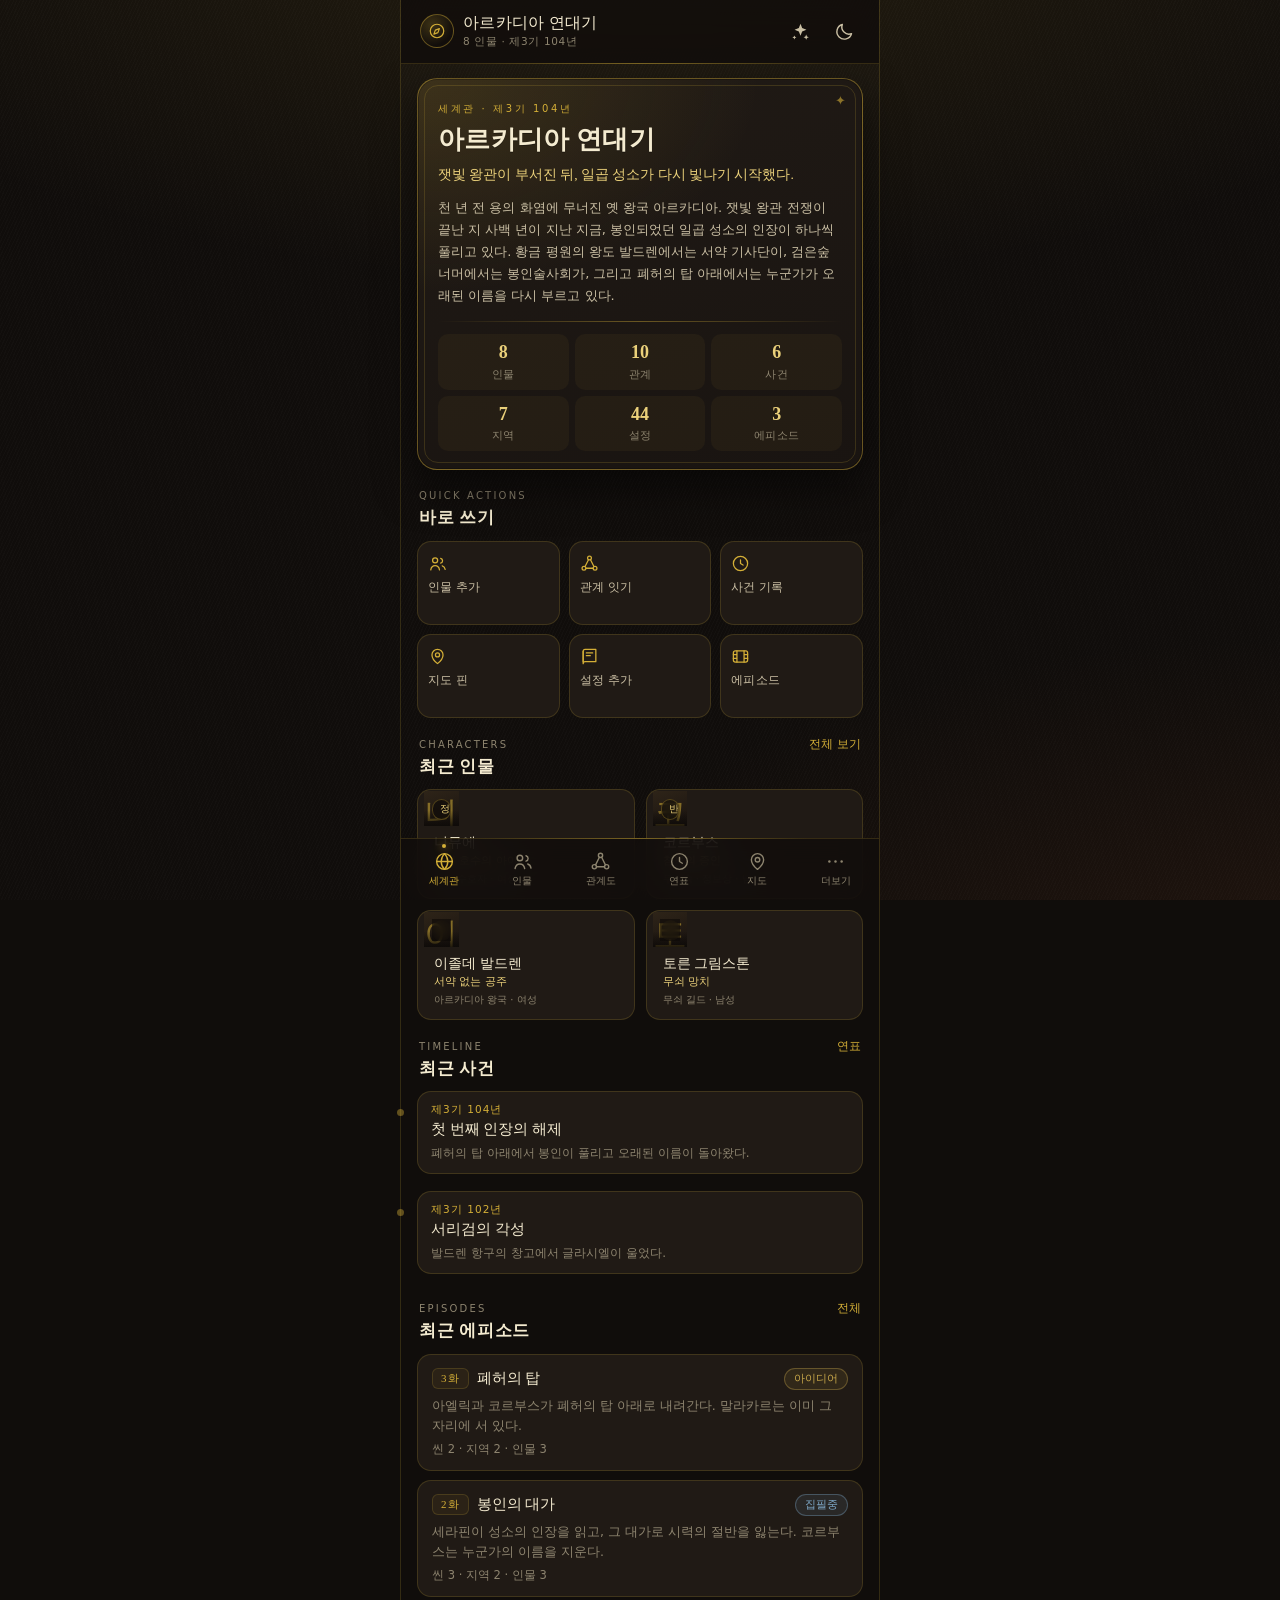
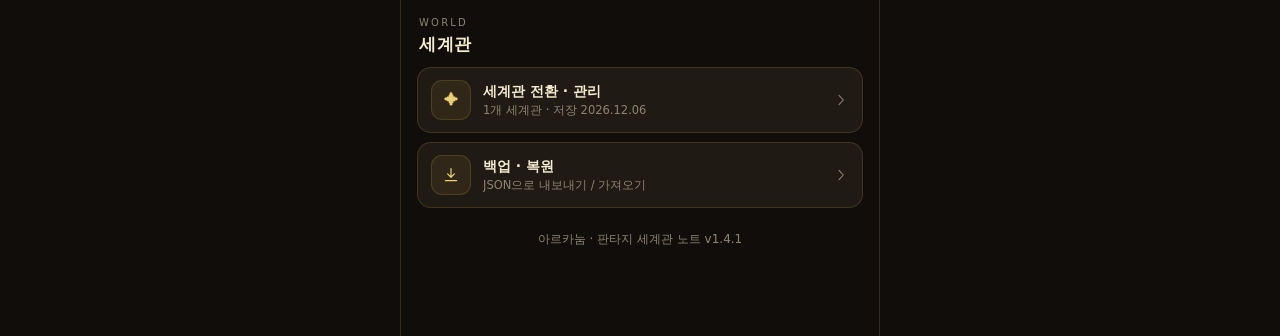
==== commit a7679b48: "아르카눔 v1.4.1 — 인물 상세 시트에서 능력 단계 [-]·[+] 즉시 조절·+능력 추가, 장비/무기 칩 ×해제·+장비 추가로 수정 모달 없이 자동 저장" ====
--- a/worldbuilder-standalone.html
+++ b/worldbuilder-standalone.html
@@ -1087,6 +1087,59 @@
   box-shadow: inset 0 -70px 60px -30px rgba(0, 0, 0, .7);
   pointer-events: none;
 }
+
+/* ---------- 인물 상세 안에서 바로 바꾸는 능력 · 장비 ---------- */
+.irank-list { display: grid; gap: 6px; }
+
+.irank {
+  display: flex;
+  align-items: center;
+  gap: 7px;
+  padding: 6px 8px 6px 10px;
+  border-radius: 10px;
+  background: var(--surface-2);
+  border: 1px solid var(--line);
+}
+
+.irank__icon { flex: none; width: 18px; height: 18px; display: grid; place-items: center; color: var(--gold); }
+.irank__icon svg { width: 16px; height: 16px; }
+.irank__name { flex: 1; min-width: 0; font-size: 12px; color: var(--text-dim); white-space: nowrap; overflow: hidden; text-overflow: ellipsis; }
+.irank__tier { flex: none; min-width: 46px; text-align: center; font-size: 12px; font-weight: 600; color: var(--gold-soft); }
+
+.irank__btn {
+  flex: none;
+  width: 28px;
+  height: 28px;
+  border-radius: 8px;
+  display: grid;
+  place-items: center;
+  font-size: 16px;
+  line-height: 1;
+  color: var(--gold-soft);
+  background: var(--surface-3);
+  border: 1px solid var(--line-strong);
+}
+.irank__btn:active { background: rgba(212, 175, 55, .18); }
+.irank__btn:disabled { opacity: .3; }
+
+.inline-add {
+  display: inline-flex;
+  align-items: center;
+  gap: 5px;
+  margin-top: 8px;
+  min-height: 32px;
+  padding: 0 11px;
+  border-radius: 999px;
+  font-size: 11.5px;
+  font-weight: 600;
+  color: var(--gold-soft);
+  background: rgba(212, 175, 55, .07);
+  border: 1px dashed var(--line-strong);
+}
+.inline-add:active { background: rgba(212, 175, 55, .16); }
+
+.mini-chip--x { display: inline-flex; align-items: center; gap: 5px; }
+.mini-chip--x b { color: var(--danger); font-size: 12px; line-height: 1; font-weight: 700; }
 
 /* ---------- 인물 상세 맨 위 프로필 (사진 + 이름·칭호·성별·종족) ---------- */
 .char-profile {
@@ -9725,11 +9778,36 @@
         (c.image ? '<button type="button" class="char-profile__zoom" data-zoom-photo><span aria-hidden="true">🔍</span><span>크게 보기</span></button>' : '') +
       '</div>' +
     '</div>';
-    const ranks = rankList(w, c);
-    if (ranks.length) {
-      html += '<div class="rank-badges">' + ranks.map((r) => rankBadge(r)).join('') + '</div>';
-    }
-    if (c.abilities) html += '<div class="label-row"><span>능력 / 무기</span></div><p class="prose">' + esc(c.abilities) + '</p>';
+    // ---- 능력 — 상세에서 바로 [-] / [+] 로 단계 변경 (자동 저장) ----
+    const rankById = new Map((w.rankSystems || []).map((s) => [s.id, s]));
+    const rankRows = (c.ranks || []).map((r) => {
+      const sys = rankById.get(r.systemId);
+      const tier = Number(r.tier);
+      if (!sys || sys.tiers[tier] === undefined || sys.tiers[tier] === '') return '';
+      return '<div class="irank">' +
+        '<span class="irank__icon">' + RankIcon.render(sys.icon) + '</span>' +
+        '<span class="irank__name">' + esc(sys.name) + '</span>' +
+        '<button type="button" class="irank__btn" data-rank-step="' + esc(sys.id) + '" data-delta="-1"' + (tier <= 0 ? ' disabled' : '') + ' aria-label="' + esc(sys.name) + ' 한 단계 내리기">−</button>' +
+        '<span class="irank__tier">' + esc(sys.tiers[tier]) + '</span>' +
+        '<button type="button" class="irank__btn" data-rank-step="' + esc(sys.id) + '" data-delta="1"' + (tier >= sys.tiers.length - 1 ? ' disabled' : '') + ' aria-label="' + esc(sys.name) + ' 한 단계 올리기">+</button>' +
+      '</div>';
+    }).join('');
+    html += '<div class="label-row"><span>능력</span><span class="muted" style="font-size:10px">바로 조절돼요</span></div>' +
+      (rankRows ? '<div class="irank-list">' + rankRows + '</div>' : '') +
+      '<button type="button" class="inline-add" data-rank-add><span aria-hidden="true">＋</span>능력 추가</button>' +
+      legacyAbilityRow(w, c) +
+      (c.abilityText ? '<p class="field-hint">' + esc(c.abilityText) + '</p>' : '');
+
+    // ---- 장비·무기 — 상세에서 바로 장착/해제 (자동 저장) ----
+    const itemById = new Map((w.lore || []).filter((l) => l.category === 'item').map((l) => [l.id, l]));
+    const equipped = (c.weaponIds || []).filter((id) => itemById.has(id));
+    html += '<div class="label-row"><span>장비 · 무기</span><span>' + equipped.length + '</span></div>' +
+      (equipped.length
+        ? '<div class="mini-chips">' + equipped.map((id) =>
+            '<button type="button" class="mini-chip mini-chip--x" data-weapon-toggle="' + esc(id) + '" aria-label="' + esc(itemById.get(id).title) + ' 해제">' +
+              esc(itemById.get(id).title) + '<b aria-hidden="true">×</b></button>').join('') + '</div>'
+        : '<p class="field-hint">아직 장착한 장비가 없어요.</p>') +
+      '<button type="button" class="inline-add" data-weapon-add><span aria-hidden="true">＋</span>장비 추가</button>';
 
     if (c.personality) html += '<div class="label-row"><span>성격</span></div><p class="prose">' + esc(c.personality) + '</p>';
     if (c.notes) html += '<div class="label-row"><span>배경 메모</span></div><p class="prose">' + esc(c.notes) + '</p>';
@@ -9799,17 +9877,119 @@
     return html;
   }
 
+  // 능력·장비를 상세 시트에서 바로 바꾼 뒤, AI 초상화 프롬프트가 쓰는 abilities 문자열도 함께 맞춘다
+  function syncCharacterAbilityText(w, c) {
+    const sysById = new Map((w.rankSystems || []).map((s) => [s.id, s]));
+    const loreById = new Map((w.lore || []).map((l) => [l.id, l]));
+    const parts = [];
+    (c.ranks || []).forEach((r) => {
+      const sys = sysById.get(r.systemId);
+      const t = Number(r.tier);
+      if (sys && sys.tiers[t] !== undefined && sys.tiers[t] !== '') parts.push(sys.name + ' ' + sys.tiers[t]);
+    });
+    (c.abilityIds || []).forEach((id) => { const it = loreById.get(id); if (it) parts.push(it.title); });
+    (c.weaponIds || []).forEach((id) => { const it = loreById.get(id); if (it) parts.push(it.title); });
+    if (c.abilityText) parts.push(c.abilityText);
+    c.abilities = parts.join(' · ');
+  }
+
+  /* 상세 시트 '+ 능력 추가' — 설정집 능력·등급 체계에서 단계를 골라 바로 넣는다 */
+  function openAbilityQuickAdd(w, c, onChange) {
+    const systems = w.rankSystems || [];
+    if (!systems.length) {
+      U.toast('설정집에 ⚔️ 능력·등급 체계가 없어요 · 먼저 능력을 만들어 주세요', { icon: 'i-x', duration: 2600 });
+      return;
+    }
+    const body = document.createElement('div');
+    body.innerHTML = systems.map((sys) => {
+      const cur = (c.ranks || []).find((r) => r.systemId === sys.id);
+      const tier = cur ? Number(cur.tier) : -1;
+      return '<div class="field"><span class="field__label">' + esc(sys.name) +
+        (cur && sys.tiers[tier] !== undefined ? ' <span class="muted" style="font-size:10px">현재 ' + esc(sys.tiers[tier]) + '</span>' : '') + '</span>' +
+        '<div class="chip-row" data-ability-sys="' + esc(sys.id) + '">' +
+          sys.tiers.map((t, i) => '<button type="button" class="chip chip--small' + (i === tier ? ' chip--active' : '') + '" data-ability-tier="' + i + '">' + esc(t) + '</button>').join('') +
+        '</div></div>';
+    }).join('') + '<p class="field-hint">단계를 누르면 바로 저장되고 상세 화면에 반영돼요.</p>';
+
+    const sheet = U.openSheet({
+      eyebrow: 'ABILITY',
+      title: '능력 · 단계',
+      sub: '설정집의 체계와 단계를 그대로 골라요.',
+      body: body
+    });
+    body.addEventListener('click', (e) => {
+      const btn = e.target.closest('[data-ability-tier]');
+      if (!btn) return;
+      const row = btn.closest('[data-ability-sys]');
+      if (!row) return;
+      const sysId = row.getAttribute('data-ability-sys');
+      const tier = Number(btn.getAttribute('data-ability-tier'));
+      const sys = systems.find((s) => s.id === sysId);
+      if (!sys) return;
+      const cur = (c.ranks || []).find((r) => r.systemId === sysId);
+      if (cur) cur.tier = tier;
+      else c.ranks = (c.ranks || []).concat([{ systemId: sysId, tier: tier }]);
+      onChange();
+      sheet.close();
+      U.toast(sys.name + ' · ' + sys.tiers[tier] + ' 을 넣었어요', { icon: 'i-shield' });
+    });
+  }
+
+  /* 상세 시트 '+ 장비 추가' — 설정집 아이템·유물을 바로 장착/해제 */
+  function openWeaponQuickAdd(w, c, onChange) {
+    const items = (w.lore || []).filter((l) => l.category === 'item');
+    if (!items.length) {
+      U.toast('설정집 · 아이템·유물에 먼저 장비를 추가해 주세요', { icon: 'i-x', duration: 2600 });
+      return;
+    }
+    const body = document.createElement('div');
+    function draw() {
+      const owned = new Set(c.weaponIds || []);
+      body.innerHTML = '<div class="chip-row">' + items.map((it) =>
+        '<button type="button" class="chip chip--small' + (owned.has(it.id) ? ' chip--active' : '') + '" data-item="' + esc(it.id) + '">' +
+          (owned.has(it.id) ? '✓ ' : '') + esc(it.title) + '</button>').join('') + '</div>' +
+        '<p class="field-hint">칩을 누를 때마다 바로 장착/해제되고 저장돼요.</p>';
+    }
+    draw();
+    U.openSheet({
+      eyebrow: 'EQUIPMENT',
+      title: '장비 추가',
+      sub: '설정집 · 아이템·유물에서 골라요.',
+      body: body,
+      foot: [{ label: '닫기', className: 'btn--gold', onClick: () => 'close' }]
+    });
+    body.addEventListener('click', (e) => {
+      const b = e.target.closest('[data-item]');
+      if (!b) return;
+      const id = b.getAttribute('data-item');
+      const ids = (c.weaponIds || []).slice();
+      const i = ids.indexOf(id);
+      if (i > -1) ids.splice(i, 1); else ids.push(id);
+      c.weaponIds = ids;
+      onChange();
+      draw();
+      U.haptic(6);
+    });
+  }
+
   function openCharacterDetail(id) {
     const w = W();
     const c = w.characters.find((x) => x.id === id);
     if (!c) return;
     const body = document.createElement('div');
     body.innerHTML = characterDetailBody(w, c);
+    // 상세 시트 안에서 능력·장비를 바꾸면 바로 저장하고 시트 본문만 다시 그린다
+    function repaint() {
+      syncCharacterAbilityText(w, c);
+      touch({ immediate: true });
+      body.innerHTML = characterDetailBody(w, c);
+    }
     const sheet = U.openSheet({
       title: c.name,
       hideHeadText: true,   // 이름·칭호는 본문 맨 위 프로필 블록이 맡는다(같은 내용이 두 번 보이지 않게)
       full: true,
       body: body,
+      onClose: () => refreshView(),
       foot: [
         { label: '수정', className: 'btn', icon: 'i-edit', onClick: () => { sheet.close(); setTimeout(() => openCharacterForm(id), 180); } },
         { label: '삭제', className: 'btn--danger', icon: 'i-trash', onClick: async () => {
@@ -9832,6 +10012,43 @@
       if (zoom && c.image) {
         U.openLightbox({ src: c.image, title: c.name, sub: c.title || '' });
         U.haptic(6);
+        return;
+      }
+      // ---- 능력 단계 [-] / [+] — 바로 저장 ----
+      const rankStep = e.target.closest('[data-rank-step]');
+      if (rankStep) {
+        e.preventDefault();
+        const sys = (w.rankSystems || []).find((s) => s.id === rankStep.getAttribute('data-rank-step'));
+        const cur = sys ? (c.ranks || []).find((r) => r.systemId === sys.id) : null;
+        if (!sys || !cur) return;
+        const next = U.clamp(Number(cur.tier) + Number(rankStep.getAttribute('data-delta')), 0, sys.tiers.length - 1);
+        if (next === Number(cur.tier)) return;
+        cur.tier = next;
+        repaint();
+        U.haptic(6);
+        U.toast(sys.name + ' ' + sys.tiers[next], { icon: 'i-shield', duration: 1400 });
+        return;
+      }
+      if (e.target.closest('[data-rank-add]')) {
+        e.preventDefault();
+        openAbilityQuickAdd(w, c, repaint);
+        return;
+      }
+      // ---- 장비 해제 / 추가 — 바로 저장 ----
+      const weaponToggle = e.target.closest('[data-weapon-toggle]');
+      if (weaponToggle) {
+        e.preventDefault();
+        const wid = weaponToggle.getAttribute('data-weapon-toggle');
+        const item = (w.lore || []).find((l) => l.id === wid);
+        c.weaponIds = (c.weaponIds || []).filter((x) => x !== wid);
+        repaint();
+        U.haptic(8);
+        U.toast((item ? item.title : '장비') + ' 해제했어요', { icon: 'i-trash', duration: 1400 });
+        return;
+      }
+      if (e.target.closest('[data-weapon-add]')) {
+        e.preventDefault();
+        openWeaponQuickAdd(w, c, repaint);
         return;
       }
       const rel = e.target.closest('[data-rel]');
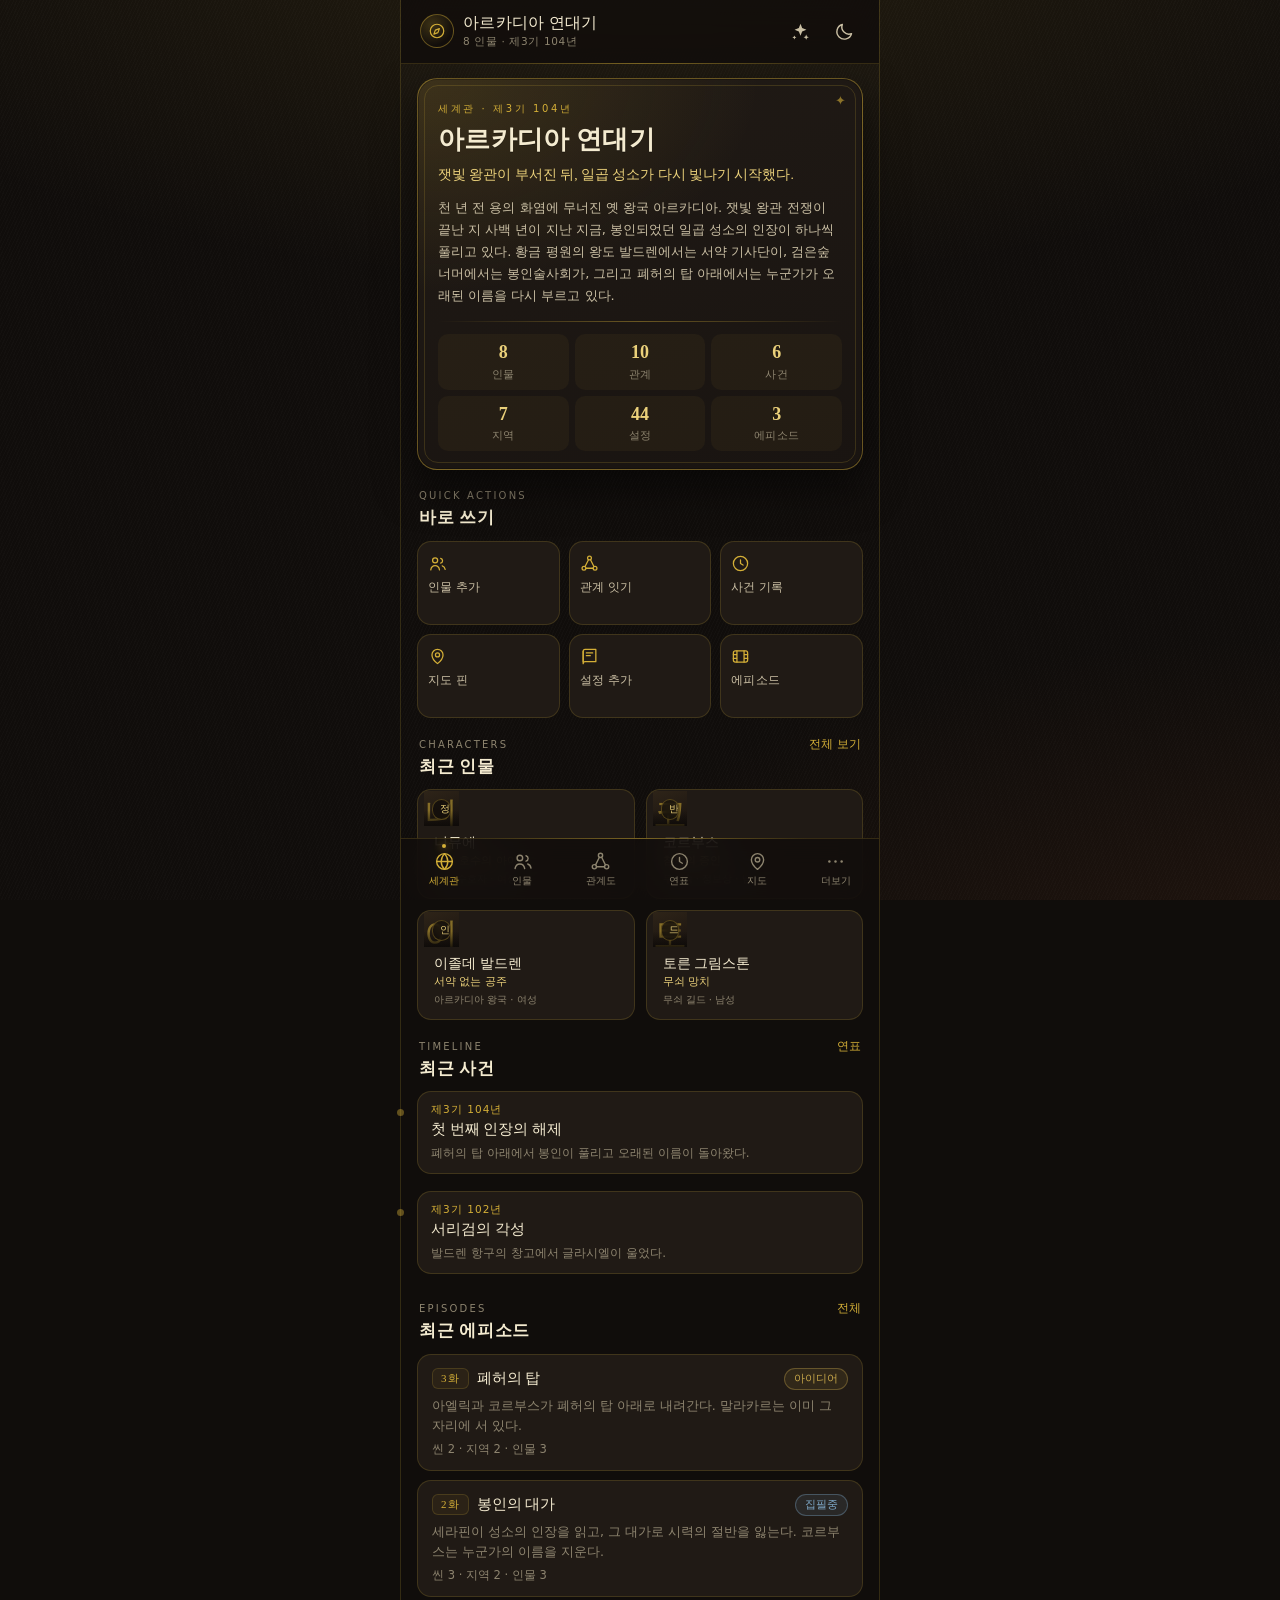
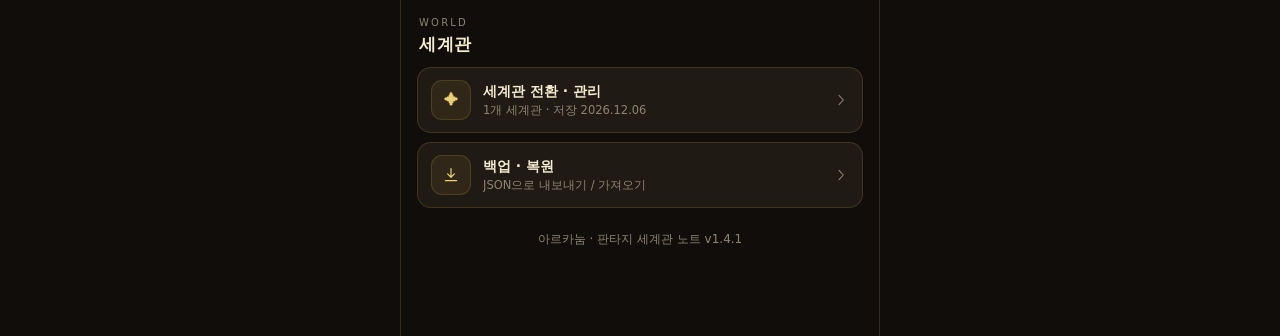
==== commit 99fdb163: "아르카눔 v1.4.1 관계도 — 바둑판 64px 격자 스냅·더블탭 위치 고정(📌), 모든 관계 A→B 단방향 화살표(양방향 겹침은 곡선 분리), 스승·제자 방향/역할 표시, 친우 " ====
--- a/worldbuilder-standalone.html
+++ b/worldbuilder-standalone.html
@@ -3929,8 +3929,12 @@
       if (!Array.isArray(c.abilityIds)) c.abilityIds = [];
       if (!Array.isArray(c.weaponIds)) c.weaponIds = [];
       if (typeof c.abilityText !== 'string') c.abilityText = '';
-      if (!c.pos || typeof c.pos.x !== 'number') {
+      if (!c.pos || typeof c.pos.x !== 'number' || typeof c.pos.y !== 'number') {
         c.pos = randomPos(w.characters.length);
+      } else {
+        // 예전 저장본의 자유 좌표도 격자 교차점으로 한 번 맞춘다
+        c.pos.x = gridX(c.pos.x);
+        c.pos.y = gridY(c.pos.y);
       }
       // 인물 등급: 체계마다 단계 하나(인덱스). 없는 체계·단계는 버린다.
       if (!Array.isArray(c.ranks)) c.ranks = [];
@@ -3953,6 +3957,13 @@
       ['a', 'b'].forEach((k) => {
         if (typeof r[k] === 'object' && r[k]) r[k] = r[k].id;
       });
+      // 예전 '제자' 관계는 a가 제자·b가 스승이었다 → A(스승) → B(제자) 단방향으로 바로잡는다
+      if (r.type === 'student') {
+        const t = r.a;
+        r.a = r.b;
+        r.b = t;
+        r.type = 'mentor';
+      }
     });
     // drop relations pointing at removed characters
     const ids = new Set(w.characters.map((c) => c.id));
@@ -4183,14 +4194,19 @@
     });
   }
 
+  // 자동 배치도 바둑판 격자 교차점(64px)에 맞춘다
+  const GRID_CELL = 64;
+  function gridX(x) { return Math.min(320, Math.max(64, Math.round(x / GRID_CELL) * GRID_CELL)); }
+  function gridY(y) { return Math.min(448, Math.max(64, Math.round(y / GRID_CELL) * GRID_CELL)); }
+
   function randomPos(index) {
     const i = index || 0;
-    const cx = 180, cy = 260;
+    const cx = 192, cy = 256;
     const angle = (i * 137.5) * Math.PI / 180;
     const radius = 40 + (i % 5) * 42;
     return {
-      x: Math.round(Math.min(320, Math.max(40, cx + Math.cos(angle) * radius))),
-      y: Math.round(Math.min(480, Math.max(40, cy + Math.sin(angle) * radius)))
+      x: gridX(cx + Math.cos(angle) * radius),
+      y: gridY(cy + Math.sin(angle) * radius)
     };
   }
 
@@ -5767,11 +5783,25 @@
     hostile: { label: '적대', color: '#c0626b' },
     family: { label: '가족', color: '#c9a05a' },
     love: { label: '연인', color: '#d98aa8' },
+    friendship: { label: '친우', color: '#52a89b' },
     mentor: { label: '스승', color: '#7f9fd0' },
     student: { label: '제자', color: '#8fb4d8' },
     rival: { label: '라이벌', color: '#b487c9' },
     other: { label: '기타', color: '#9a9282' }
   };
+
+  // 바둑판 격자 — 노드는 격자 교차점에만 놓인다
+  const CELL = 64;
+  const GRID_MIN_X = CELL, GRID_MAX_X = 320, GRID_MIN_Y = CELL, GRID_MAX_Y = 448;
+
+  function snapX(x) { return U.clamp(Math.round(x / CELL) * CELL, GRID_MIN_X, GRID_MAX_X); }
+  function snapY(y) { return U.clamp(Math.round(y / CELL) * CELL, GRID_MIN_Y, GRID_MAX_Y); }
+
+  // 스승·제자: mentor는 a→b, student는 b→a 방향
+  function isDirected(type) { return type === 'mentor' || type === 'student'; }
+  function directedFromTo(r) {
+    return r.type === 'student' ? { from: r.b, to: r.a } : { from: r.a, to: r.b };
+  }
 
   const state = {
     host: null,
@@ -5783,6 +5813,7 @@
     drag: null,
     pointers: new Map(),
     pinch: null,
+    tap: null,
     legend: true,
     mounted: false
   };
@@ -5824,15 +5855,35 @@
     const dx = b.x - a.x;
     const dy = b.y - a.y;
     const len = Math.hypot(dx, dy) || 1;
-    const ox = (-dy / len) * offset;
-    const oy = (dx / len) * offset;
-    const cx = (a.x + b.x) / 2 + ox;
-    const cy = (a.y + b.y) / 2 + oy;
+    const nx = -dy / len;
+    const ny = dx / len;
+    const cx = (a.x + b.x) / 2 + nx * offset;
+    const cy = (a.y + b.y) / 2 + ny * offset;
+    // 노드 원 바깥에서 시작해 화살촉이 노드 가장자리에 닿도록 양끝을 다듬는다
+    const r = 19;
+    const sdx = cx - a.x, sdy = cy - a.y, sl = Math.hypot(sdx, sdy) || 1;
+    const edx = b.x - cx, edy = b.y - cy, el = Math.hypot(edx, edy) || 1;
+    const sx = a.x + (sdx / sl) * r, sy = a.y + (sdy / sl) * r;
+    const ex = b.x - (edx / el) * r, ey = b.y - (edy / el) * r;
     return {
-      d: 'M' + a.x + ' ' + a.y + ' Q' + cx + ' ' + cy + ' ' + b.x + ' ' + b.y,
-      mx: (a.x + 2 * cx + b.x) / 4,
-      my: (a.y + 2 * cy + b.y) / 4
+      d: 'M' + sx.toFixed(2) + ' ' + sy.toFixed(2) + ' Q' + cx.toFixed(2) + ' ' + cy.toFixed(2) + ' ' + ex.toFixed(2) + ' ' + ey.toFixed(2),
+      ex: ex, ey: ey,
+      ux: edx / el, uy: edy / el,
+      mx: (0.25 * sx + 0.5 * cx + 0.25 * ex),
+      my: (0.25 * sy + 0.5 * cy + 0.25 * ey)
     };
+  }
+
+  // 끝 화살표 머리 — A → B 단방향
+  function arrowHead(g, color) {
+    const size = 7.5;
+    const bx = g.ex - g.ux * size;
+    const by = g.ey - g.uy * size;
+    const px = -g.uy * size * 0.55;
+    const py = g.ux * size * 0.55;
+    return '<path d="M' + g.ex.toFixed(1) + ' ' + g.ey.toFixed(1) +
+      ' L' + (bx + px).toFixed(1) + ' ' + (by + py).toFixed(1) +
+      ' L' + (bx - px).toFixed(1) + ' ' + (by - py).toFixed(1) + ' Z" fill="' + color + '" opacity=".95"/>';
   }
 
   function truncate(name, n) {
@@ -5854,26 +5905,31 @@
 
     let html = '';
     byPair.forEach((list) => {
-      list.forEach((r, i) => {
+      // A→B 와 B→A 가 함께 있으면 서로 반대쪽으로 휘어 두 화살표가 모두 또렷하게
+      const firstDir = list[0].a + '|' + list[0].b;
+      const bothWays = list.some((r) => (r.a + '|' + r.b) !== firstDir);
+      list.forEach((r) => {
         const a = chars.get(r.a);
         const b = chars.get(r.b);
         if (!a || !b) return;
-        const offset = (i - (list.length - 1) / 2) * 30;
+        const sameDir = list.filter((x) => x.a === r.a && x.b === r.b);
+        const idx = sameDir.indexOf(r);
+        const sign = ((r.a + '|' + r.b) === firstDir) ? 1 : -1;
+        const offset = bothWays
+          ? sign * (26 + idx * 20)
+          : (idx - (sameDir.length - 1) / 2) * 22;
         const g = edgeGeometry(a.pos, b.pos, offset);
         const type = TYPES[r.type] || TYPES.other;
-        const label = r.label || type.label;
-        const dash = r.type === 'hostile' ? ' stroke-dasharray="7 5"' : (r.type === 'student' ? ' stroke-dasharray="2 3"' : '');
-        // 스승 → 제자 방향을 점선 화살표 느낌으로 구분한다
-        const arrow = (r.type === 'mentor' || r.type === 'student')
-          ? '<circle cx="' + g.mx + '" cy="' + g.my + '" r="2.2" fill="' + type.color + '" opacity=".85"/>'
-          : '';
+        const directed = isDirected(r.type);
+        const label = r.label || (directed ? '스승→제자' : type.label);
+        const dash = r.type === 'hostile' ? ' stroke-dasharray="7 5"' : '';
         html +=
           '<g class="gedge" data-edge="' + U.esc(r.id) + '">' +
             '<path d="' + g.d + '" fill="none" stroke="' + type.color + '" stroke-width="1.6" stroke-linecap="round" opacity=".9"' + dash + '/>' +
             '<path d="' + g.d + '" fill="none" stroke="transparent" stroke-width="12" style="pointer-events:stroke;cursor:pointer"/>' +
-            arrow +
-            '<rect x="' + (g.mx - Math.min(46, (label.length * 3.4 + 7) / 2)) + '" y="' + (g.my - 6) + '" width="' + Math.min(92, label.length * 3.4 + 7) + '" height="12" rx="6" fill="#141010" fill-opacity=".82" stroke="' + type.color + '" stroke-opacity=".5" stroke-width=".7"/>' +
-            '<text x="' + g.mx + '" y="' + (g.my + 2.4) + '" text-anchor="middle" font-size="6.4" fill="' + type.color + '" font-family="-apple-system, sans-serif">' + U.esc(truncate(label, 13)) + '</text>' +
+            arrowHead(g, type.color) +
+            '<rect x="' + (g.mx - Math.min(46, (label.length * 3.4 + 7) / 2)).toFixed(1) + '" y="' + (g.my - 6).toFixed(1) + '" width="' + Math.min(92, label.length * 3.4 + 7).toFixed(1) + '" height="12" rx="6" fill="#141010" fill-opacity=".82" stroke="' + type.color + '" stroke-opacity=".5" stroke-width=".7"/>' +
+            '<text x="' + g.mx.toFixed(1) + '" y="' + (g.my + 2.4).toFixed(1) + '" text-anchor="middle" font-size="6.4" fill="' + type.color + '" font-family="-apple-system, sans-serif">' + U.esc(truncate(label, 13)) + '</text>' +
           '</g>';
       });
     });
@@ -5893,13 +5949,15 @@
         defs += '<clipPath id="clip_' + U.esc(c.id) + '"><circle cx="' + c.pos.x + '" cy="' + c.pos.y + '" r="' + r + '"/></clipPath>';
       }
       html +=
-        '<g class="gnode' + (selected ? ' is-selected' : '') + '" data-node="' + U.esc(c.id) + '" transform="translate(' + c.pos.x + ' ' + c.pos.y + ')">' +
+        '<g class="gnode' + (selected ? ' is-selected' : '') + (c.pinned ? ' is-pinned' : '') + '" data-node="' + U.esc(c.id) + '" transform="translate(' + c.pos.x + ' ' + c.pos.y + ')">' +
           (selected ? '<circle r="24" fill="none" stroke="#d4af37" stroke-width="1" stroke-dasharray="2 2" opacity=".9"/>' : '') +
+          (c.pinned ? '<circle r="23" fill="none" stroke="#d4af37" stroke-width="1.2" stroke-opacity=".9" stroke-dasharray="1.4 2.8"/>' : '') +
           '<circle r="' + r + '" fill="#241a12" stroke="#d4af37" stroke-width="1.4" stroke-opacity=".75"/>' +
           (hasImg
             ? '<image href="' + U.esc(c.image) + '" x="' + (c.pos.x - r) + '" y="' + (c.pos.y - r) + '" width="' + (r * 2) + '" height="' + (r * 2) + '" preserveAspectRatio="xMidYMid slice" clip-path="url(#clip_' + U.esc(c.id) + ')" style="pointer-events:none"/>'
             : '<text y="4.5" text-anchor="middle" font-size="13" fill="#d8b864" font-family="Georgia, \'AppleMyungjo\', serif">' + U.esc(U.initials(c.name)) + '</text>') +
           '<text class="gnode-lbl" y="32" text-anchor="middle" font-size="8.4" stroke-width="2.2" paint-order="stroke" stroke-linejoin="round" font-family="-apple-system, sans-serif">' + U.esc(truncate(c.name, 8)) + '</text>' +
+          (c.pinned ? '<text y="-27" text-anchor="middle" font-size="9" aria-hidden="true">📌</text>' : '') +
         '</g>';
     });
     svg.querySelector('.gdefs-clip').innerHTML = defs;
@@ -5930,7 +5988,7 @@
         ? '상대 인물을 한 명 더 탭하세요.'
         : '관계를 이을 인물 두 명을 차례로 탭하세요.';
     } else {
-      hint.textContent = '노드를 끌어 옮기고, 탭하면 인물 상세가 열립니다.';
+      hint.textContent = '노드를 끌면 바둑판 칸에 맞춰지고, 두 번 탭하면 위치가 고정돼요.';
     }
   }
 
@@ -5967,14 +6025,43 @@
           refresh();
           if (state.opts.onLinkPair) state.opts.onLinkPair(a, id);
         }
-      } else if (state.opts.onNode) {
-        state.opts.onNode(id);
+      } else {
+        // 더블 탭 = 위치 고정/해제, 한 번 탭 = 인물 상세 (330ms 기다렸다 구분)
+        const now = Date.now();
+        if (state.tap && state.tap.id === id && now - state.tap.at <= 380) {
+          clearTimeout(state.tap.timer);
+          state.tap = null;
+          togglePin(id);
+          return;
+        }
+        if (state.tap) clearTimeout(state.tap.timer);
+        const t = { id: id, at: now, timer: 0 };
+        t.timer = setTimeout(() => {
+          state.tap = null;
+          if (state.opts.onNode) state.opts.onNode(id);
+        }, 330);
+        state.tap = t;
       }
       return;
     }
     if (edgeEl && state.opts.onEdge) {
       state.opts.onEdge(edgeEl.getAttribute('data-edge'));
     }
+  }
+
+  function togglePin(id) {
+    const c = nodeMap().get(id);
+    if (!c) return;
+    c.pinned = !c.pinned;
+    if (c.pinned) {
+      if (!c.pos) c.pos = { x: 180, y: 260 };
+      c.pos.x = snapX(c.pos.x);
+      c.pos.y = snapY(c.pos.y);
+    }
+    if (state.opts.onNodeMoved) state.opts.onNodeMoved();
+    refresh();
+    U.haptic(12);
+    U.toast(c.pinned ? '📌 ' + c.name + ' 위치를 고정했어요' : c.name + ' 위치 고정을 풀었어요', { icon: 'i-pin', duration: 1600 });
   }
 
   function bind() {
@@ -6047,9 +6134,10 @@
       if (drag.type === 'node') {
         const c = nodeMap().get(drag.id);
         if (!c) return;
+        if (c.pinned) return;   // 고정된 노드는 끌어도 움직이지 않는다
         const p = toWorld(e.clientX, e.clientY);
-        c.pos.x = Math.round(U.clamp(p.x, 24, 336));
-        c.pos.y = Math.round(U.clamp(p.y, 24, 496));
+        c.pos.x = snapX(p.x);
+        c.pos.y = snapY(p.y);
         updateNodeTransform(c);
         renderEdges(state.svg, nodeMap());
         e.preventDefault();
@@ -6142,15 +6230,20 @@
     state.pointers = new Map();
     state.pinch = null;
     state.drag = null;
+    state.tap = null;
 
     host.innerHTML =
       '<svg id="graph-svg" xmlns="http://www.w3.org/2000/svg" preserveAspectRatio="xMidYMid slice">' +
         '<defs class="gdefs-clip"></defs>' +
+        '<defs><pattern id="graph-grid" width="64" height="64" patternUnits="userSpaceOnUse">' +
+          '<path d="M 64 0 L 0 0 0 64" fill="none" stroke="rgba(212,175,55,.16)" stroke-width=".5"/>' +
+        '</pattern></defs>' +
+        '<rect class="graph-grid-bg" x="-4000" y="-4000" width="8000" height="8000" fill="url(#graph-grid)"/>' +
         '<g class="gedges"></g>' +
         '<g class="gnodes"></g>' +
       '</svg>' +
-      '<div class="graph-legend">' + Object.keys(TYPES).map((k) =>
-        '<span><i style="background:' + TYPES[k].color + '"></i>' + TYPES[k].label + '</span>').join('') + '</div>' +
+      '<div class="graph-legend">' + Object.keys(TYPES).filter((k) => k !== 'student').map((k) =>
+        '<span><i style="background:' + TYPES[k].color + '"></i>' + (k === 'mentor' ? '스승·제자' : TYPES[k].label) + '</span>').join('') + '</div>' +
       '<div class="graph-hint"></div>';
 
     state.svg = host.querySelector('#graph-svg');
@@ -6165,6 +6258,7 @@
     state.svg = null;
     state.host = null;
     state.mounted = false;
+    state.tap = null;
   }
 
   function toggleLegend() {
@@ -6198,6 +6292,12 @@
     subject: { label: '종속', color: '#c9a05a' },
     trade: { label: '교역·협정', color: '#7fa9d8' }
   };
+
+  // 바둑판 격자 — 노드는 격자 교차점에만 놓인다
+  const CELL = 64;
+  const GRID_MIN_X = CELL, GRID_MAX_X = 320, GRID_MIN_Y = CELL, GRID_MAX_Y = 448;
+  function snapX(x) { return U.clamp(Math.round(x / CELL) * CELL, GRID_MIN_X, GRID_MAX_X); }
+  function snapY(y) { return U.clamp(Math.round(y / CELL) * CELL, GRID_MIN_Y, GRID_MAX_Y); }
 
   const state = {
     host: null,
@@ -6209,6 +6309,7 @@
     drag: null,
     pointers: new Map(),
     pinch: null,
+    tap: null,
     mounted: false
   };
 
@@ -6232,7 +6333,7 @@
       const ry = 150 + Math.min(120, n * 9.5);
       // 안팎으로 번갈아 놓아 이름이 겹치지 않게
       const k = i % 2 ? 0.7 : 1;
-      p = { x: Math.round(180 + Math.cos(angle) * rx * k), y: Math.round(260 + Math.sin(angle) * ry * k) };
+      p = { x: snapX(180 + Math.cos(angle) * rx * k), y: snapY(260 + Math.sin(angle) * ry * k) };
       w.factionNodes[l.id] = p;
     }
     return p;
@@ -6275,8 +6376,36 @@
     return { x: state.view.x + (clientX - r.left) * s, y: state.view.y + (clientY - r.top) * s };
   }
 
-  function edgeGeometry(a, b) {
-    return { x1: a.x, y1: a.y, x2: b.x, y2: b.y, mx: (a.x + b.x) / 2, my: (a.y + b.y) / 2 };
+  function edgeGeometry(a, b, offset) {
+    const dx = b.x - a.x;
+    const dy = b.y - a.y;
+    const len = Math.hypot(dx, dy) || 1;
+    const nx = -dy / len;
+    const ny = dx / len;
+    const cx = (a.x + b.x) / 2 + nx * (offset || 0);
+    const cy = (a.y + b.y) / 2 + ny * (offset || 0);
+    const r = 22;
+    const sdx = cx - a.x, sdy = cy - a.y, sl = Math.hypot(sdx, sdy) || 1;
+    const edx = b.x - cx, edy = b.y - cy, el = Math.hypot(edx, edy) || 1;
+    const sx = a.x + (sdx / sl) * r, sy = a.y + (sdy / sl) * r;
+    const ex = b.x - (edx / el) * r, ey = b.y - (edy / el) * r;
+    return {
+      d: 'M' + sx.toFixed(2) + ' ' + sy.toFixed(2) + ' Q' + cx.toFixed(2) + ' ' + cy.toFixed(2) + ' ' + ex.toFixed(2) + ' ' + ey.toFixed(2),
+      ex: ex, ey: ey, ux: edx / el, uy: edy / el,
+      mx: 0.25 * sx + 0.5 * cx + 0.25 * ex,
+      my: 0.25 * sy + 0.5 * cy + 0.25 * ey
+    };
+  }
+
+  function arrowHead(g, color) {
+    const size = 8;
+    const bx = g.ex - g.ux * size;
+    const by = g.ey - g.uy * size;
+    const px = -g.uy * size * 0.55;
+    const py = g.ux * size * 0.55;
+    return '<path d="M' + g.ex.toFixed(1) + ' ' + g.ey.toFixed(1) +
+      ' L' + (bx + px).toFixed(1) + ' ' + (by + py).toFixed(1) +
+      ' L' + (bx - px).toFixed(1) + ' ' + (by - py).toFixed(1) + ' Z" fill="' + color + '" opacity=".95"/>';
   }
 
   function truncate(name, n) {
@@ -6295,21 +6424,39 @@
     if (!edges || !gnodes) return;
 
     let ehtml = '';
-    ((w && w.factionRelations) || []).forEach((r) => {
-      const a = byId.get(r.a);
-      const b = byId.get(r.b);
-      if (!a || !b) return;
-      const g = edgeGeometry(a.pos, b.pos);
-      const type = TYPES[r.type] || TYPES.ally;
-      const label = r.label || type.label;
-      const dash = r.type === 'hostile' ? ' stroke-dasharray="7 5"' : (r.type === 'subject' ? ' stroke-dasharray="4 3"' : '');
-      ehtml +=
-        '<g class="fedge" data-fedge="' + U.esc(r.id) + '">' +
-          '<line x1="' + g.x1 + '" y1="' + g.y1 + '" x2="' + g.x2 + '" y2="' + g.y2 + '" stroke="' + type.color + '" stroke-width="1.7" opacity=".85"' + dash + '/>' +
-          '<line x1="' + g.x1 + '" y1="' + g.y1 + '" x2="' + g.x2 + '" y2="' + g.y2 + '" stroke="transparent" stroke-width="14" style="pointer-events:stroke;cursor:pointer"/>' +
-          '<rect x="' + (g.mx - Math.min(44, (label.length * 3.5 + 8) / 2)) + '" y="' + (g.my - 6.5) + '" width="' + Math.min(88, label.length * 3.5 + 8) + '" height="13" rx="6.5" fill="#141010" fill-opacity=".84" stroke="' + type.color + '" stroke-opacity=".5" stroke-width=".7"/>' +
-          '<text x="' + g.mx + '" y="' + (g.my + 2.6) + '" text-anchor="middle" font-size="6.6" fill="' + type.color + '" font-family="-apple-system, sans-serif">' + U.esc(truncate(label, 13)) + '</text>' +
-        '</g>';
+    const rels = ((w && w.factionRelations) || []).slice();
+    const byPair = new Map();
+    rels.forEach((r) => {
+      const key = [r.a, r.b].sort().join('|');
+      if (!byPair.has(key)) byPair.set(key, []);
+      byPair.get(key).push(r);
+    });
+    byPair.forEach((list) => {
+      const firstDir = list[0].a + '|' + list[0].b;
+      const bothWays = list.some((r) => (r.a + '|' + r.b) !== firstDir);
+      list.forEach((r) => {
+        const a = byId.get(r.a);
+        const b = byId.get(r.b);
+        if (!a || !b) return;
+        const sameDir = list.filter((x) => x.a === r.a && x.b === r.b);
+        const idx = sameDir.indexOf(r);
+        const sign = ((r.a + '|' + r.b) === firstDir) ? 1 : -1;
+        const offset = bothWays
+          ? sign * (28 + idx * 20)
+          : (idx - (sameDir.length - 1) / 2) * 24;
+        const g = edgeGeometry(a.pos, b.pos, offset);
+        const type = TYPES[r.type] || TYPES.ally;
+        const label = r.label || type.label;
+        const dash = r.type === 'hostile' ? ' stroke-dasharray="7 5"' : (r.type === 'subject' ? ' stroke-dasharray="4 3"' : '');
+        ehtml +=
+          '<g class="fedge" data-fedge="' + U.esc(r.id) + '">' +
+            '<path d="' + g.d + '" fill="none" stroke="' + type.color + '" stroke-width="1.7" opacity=".85"' + dash + '/>' +
+            '<path d="' + g.d + '" fill="none" stroke="transparent" stroke-width="14" style="pointer-events:stroke;cursor:pointer"/>' +
+            arrowHead(g, type.color) +
+            '<rect x="' + (g.mx - Math.min(44, (label.length * 3.5 + 8) / 2)).toFixed(1) + '" y="' + (g.my - 6.5).toFixed(1) + '" width="' + Math.min(88, label.length * 3.5 + 8).toFixed(1) + '" height="13" rx="6.5" fill="#141010" fill-opacity=".84" stroke="' + type.color + '" stroke-opacity=".5" stroke-width=".7"/>' +
+            '<text x="' + g.mx.toFixed(1) + '" y="' + (g.my + 2.6).toFixed(1) + '" text-anchor="middle" font-size="6.6" fill="' + type.color + '" font-family="-apple-system, sans-serif">' + U.esc(truncate(label, 13)) + '</text>' +
+          '</g>';
+      });
     });
 
     let nhtml = '';
@@ -6320,12 +6467,14 @@
       const races = isNation ? raceNamesOf(w, n) : [];
       const nation = isNation ? '' : nationNameOf(w, n);
       nhtml +=
-        '<g class="fnode' + (selected ? ' is-selected' : '') + '" data-fnode="' + U.esc(n.id) + '" transform="translate(' + n.pos.x + ' ' + n.pos.y + ')">' +
+        '<g class="fnode' + (selected ? ' is-selected' : '') + (n.pos && n.pos.pinned ? ' is-pinned' : '') + '" data-fnode="' + U.esc(n.id) + '" transform="translate(' + n.pos.x + ' ' + n.pos.y + ')">' +
           (selected ? '<circle r="26" fill="none" stroke="#d4af37" stroke-width="1" stroke-dasharray="2 2" opacity=".9"/>' : '') +
+          (n.pos && n.pos.pinned ? '<circle r="27" fill="none" stroke="#d4af37" stroke-width="1.2" stroke-opacity=".9" stroke-dasharray="1.4 2.8"/>' : '') +
           (isNation ? '<circle r="24" fill="none" stroke="' + color + '" stroke-width="1" stroke-dasharray="1.6 2.6" opacity=".7"/>' : '') +
           '<circle r="21" fill="#1a1411" stroke="' + color + '" stroke-width="1.4" opacity=".95"/>' +
           '<text text-anchor="middle" y="4.4" font-size="11" fill="' + color + '" font-family="AppleMyungjo, Georgia, serif">' + U.esc(String(n.title || '').slice(0, 1)) + '</text>' +
           '<text class="fnode-label" text-anchor="middle" y="33" font-size="7.2" fill="#d8cdb4" stroke="#100d0b" stroke-width="2.4" paint-order="stroke" font-family="-apple-system, sans-serif">' + U.esc(truncate(n.title, 9)) + '</text>' +
+          (n.pos && n.pos.pinned ? '<text y="-30" text-anchor="middle" font-size="9" aria-hidden="true">📌</text>' : '') +
           (races.length ? '<text class="fnode-race" text-anchor="middle" y="41" font-size="5.6" fill="#9c9078" stroke="#100d0b" stroke-width="1.8" paint-order="stroke" font-family="-apple-system, sans-serif">' + U.esc(truncate(races.join(' · '), 14)) + '</text>' : '') +
           (!isNation ? '<text class="fnode-nation" text-anchor="middle" y="41" font-size="5.6" fill="' + (nation ? '#c0a463' : '#7d7466') + '" stroke="#100d0b" stroke-width="1.8" paint-order="stroke" font-family="-apple-system, sans-serif">' + U.esc(nation || '무소속') + '</text>' : '') +
         '</g>';
@@ -6354,13 +6503,49 @@
         }
         return;
       }
-      if (state.opts.onNode) state.opts.onNode(id);
+      // 더블 탭 = 위치 고정/해제, 한 번 탭 = 세력 상세
+      const now = Date.now();
+      if (state.tap && state.tap.id === id && now - state.tap.at <= 380) {
+        clearTimeout(state.tap.timer);
+        state.tap = null;
+        togglePin(id);
+        return;
+      }
+      if (state.tap) clearTimeout(state.tap.timer);
+      const t = { id: id, at: now, timer: 0 };
+      t.timer = setTimeout(() => {
+        state.tap = null;
+        if (state.opts.onNode) state.opts.onNode(id);
+      }, 330);
+      state.tap = t;
       return;
     }
     const edgeEl = target.closest ? target.closest('[data-fedge]') : null;
     if (edgeEl && state.opts.onEdge) state.opts.onEdge(edgeEl.getAttribute('data-fedge'));
   }
 
+  function togglePin(id) {
+    const w = world();
+    if (!w) return;
+    if (!w.factionNodes) w.factionNodes = {};
+    const cur = w.factionNodes[id];
+    if (!cur) return;
+    cur.pinned = !cur.pinned;
+    if (cur.pinned) {
+      cur.x = snapX(cur.x);
+      cur.y = snapY(cur.y);
+    }
+    if (state.opts.onNodeMoved) state.opts.onNodeMoved();
+    render();
+    U.haptic(12);
+    const title = factionTitle(id);
+    U.toast(cur.pinned ? '📌 ' + title + ' 위치를 고정했어요' : title + ' 위치 고정을 풀었어요', { icon: 'i-pin', duration: 1600 });
+  }
+
+  function factionTitle(id) {
+    const l = factions().find((x) => x.id === id);
+    return l ? l.title : '세력';
+  }
   function bind() {
     const svg = state.svg;
 
@@ -6408,12 +6593,13 @@
       if (drag.type === 'node') {
         const w = world();
         if (!w || !w.factionNodes) return;
+        const cur = w.factionNodes[drag.id] || { x: 180, y: 260 };
+        if (cur.pinned) return;   // 고정된 노드는 끌어도 움직이지 않는다
         const p = toWorld(e.clientX, e.clientY);
-        const cur = w.factionNodes[drag.id] || { x: 180, y: 260 };
         // 노드 중심을 잡고 끌도록 클릭 지점과의 차이를 반영
         if (!drag.grab) drag.grab = { x: cur.x - toWorld(drag.startX, drag.startY).x, y: cur.y - toWorld(drag.startX, drag.startY).y };
-        cur.x = Math.round(U.clamp(p.x + drag.grab.x, 20, 340));
-        cur.y = Math.round(U.clamp(p.y + drag.grab.y, 20, 500));
+        cur.x = snapX(p.x + drag.grab.x);
+        cur.y = snapY(p.y + drag.grab.y);
         render();
         e.preventDefault();
       } else if (drag.type === 'pan') {
@@ -6481,7 +6667,7 @@
     state.selected = [];
     render();
     const hint = state.host && state.host.querySelector('.graph-hint');
-    if (hint) hint.textContent = on ? '세력을 두 개 차례로 탭하면 관계를 이을 수 있어요' : '';
+    if (hint) hint.textContent = on ? '세력을 두 개 차례로 탭하면 관계를 이을 수 있어요' : '노드를 끌면 바둑판 칸에 맞춰지고, 두 번 탭하면 위치가 고정돼요';
   }
 
   function refresh() {
@@ -6497,9 +6683,14 @@
     state.pointers = new Map();
     state.pinch = null;
     state.drag = null;
+    state.tap = null;
 
     host.innerHTML =
       '<svg id="faction-svg" xmlns="http://www.w3.org/2000/svg" preserveAspectRatio="xMidYMid slice">' +
+        '<defs><pattern id="faction-grid" width="64" height="64" patternUnits="userSpaceOnUse">' +
+          '<path d="M 64 0 L 0 0 0 64" fill="none" stroke="rgba(212,175,55,.16)" stroke-width=".5"/>' +
+        '</pattern></defs>' +
+        '<rect class="graph-grid-bg" x="-4000" y="-4000" width="8000" height="8000" fill="url(#faction-grid)"/>' +
         '<g class="fedges"></g>' +
         '<g class="fnodes"></g>' +
       '</svg>' +
@@ -6520,6 +6711,7 @@
     state.host = null;
     state.mounted = false;
     state.drag = null;
+    state.tap = null;
     state.pointers = new Map();
     state.selected = [];
   }
@@ -9751,6 +9943,17 @@
         : emptyBlock('아직 인물이 없어요', '이름과 칭호만 정해도 세계가 시작됩니다.', 'add-char', '첫 인물 만들기'));
   }
 
+  // 관계 카드에 보여 줄 역할 — 스승·제자는 내가 어느 쪽인지에 따라 상대를 부른다
+  function relationRole(r, selfId, other) {
+    const type = Graph.TYPES[r.type] || Graph.TYPES.other;
+    const name = other ? other.name : '상대';
+    if (r.type === 'mentor' || r.type === 'student') {
+      const mentorId = r.type === 'student' ? r.b : r.a;
+      return mentorId === selfId ? ('제자 · ' + name) : ('스승 · ' + name);
+    }
+    return r.label || type.label;
+  }
+
   function characterDetailBody(w, c) {
     const others = charsById(w);
     const rels = w.relations.filter((r) => r.a === c.id || r.b === c.id);
@@ -9819,12 +10022,15 @@
         const other = others.get(r.a === c.id ? r.b : r.a);
         const type = Graph.TYPES[r.type] || Graph.TYPES.other;
         const oid = r.a === c.id ? r.b : r.a;
+        const directed = (r.type === 'mentor' || r.type === 'student');
+        const typeLabel = directed ? '스승→제자' : type.label;
+        const arrow = r.a === c.id ? '→' : '←';
         return '<div class="rel-card" style="--rel-color:' + type.color + '">' +
           '<button type="button" class="rel-card__who" data-open-char="' + esc(oid) + '" aria-label="' + esc(other ? other.name : '') + ' 상세 열기">' +
             '<span class="rel-card__face">' + (other && other.image ? '<img src="' + esc(other.image) + '" alt="">' : esc(other ? U.initials(other.name) : '?')) + '</span>' +
             '<span class="rel-card__txt"><b>' + esc(other ? other.name : '알 수 없음') + '</b>' +
-              '<span class="rel-card__label">' + esc(r.label || type.label) + '</span></span>' +
-            '<span class="rel-card__type">' + esc(type.label) + '</span>' +
+              '<span class="rel-card__label">' + esc(relationRole(r, c.id, other)) + '</span></span>' +
+            '<span class="rel-card__type">' + esc(arrow + ' ' + typeLabel) + '</span>' +
           '</button>' +
           '<button type="button" class="rel-card__edit" data-rel="' + esc(r.id) + '" aria-label="관계 수정"><svg><use href="#i-edit"/></svg></button>' +
         '</div>';
@@ -10652,7 +10858,7 @@
         return '<button class="rel-line" data-frel="' + esc(r.id) + '">' +
           '<span class="rel-dot" style="background:' + t.color + '"></span>' +
           '<span><b>' + esc(factionTitle(other)) + '</b><br><span class="muted">' + esc(r.label || '') + '</span></span>' +
-          '<span class="rel-type">' + esc(t.label) + '</span></button>';
+          '<span class="rel-type">' + esc((r.a === id ? '→ ' : '← ') + t.label) + '</span></button>';
       }).join('') + '</div>' : '<p class="field-hint">아직 이 세력과 이어진 관계가 없어요.</p>') +
       (members.length ? '<div class="label-row"><span>소속 인물</span><span>' + members.length + '</span></div><div class="mini-chips">' +
         members.map((c) => '<button class="mini-chip" data-open-char="' + esc(c.id) + '">' + esc(c.name) + '</button>').join('') + '</div>' : '');
@@ -10687,7 +10893,7 @@
           const t = FactionGraph.TYPES[r.type] || FactionGraph.TYPES.ally;
           return '<button class="rel-line" data-frel="' + esc(r.id) + '">' +
             '<span class="rel-dot" style="background:' + t.color + '"></span>' +
-            '<span><b>' + esc(factionTitle(r.a)) + '</b> ↔ <b>' + esc(factionTitle(r.b)) + '</b><br>' +
+            '<span><b>' + esc(factionTitle(r.a)) + '</b> → <b>' + esc(factionTitle(r.b)) + '</b><br>' +
             '<span class="muted">' + esc(r.label || '') + '</span></span>' +
             '<span class="rel-type">' + esc(t.label) + '</span></button>';
         }).join('') + '</div>'
@@ -10716,8 +10922,9 @@
 
     const body = document.createElement('div');
     body.innerHTML =
-      '<div class="field"><span class="field__label">세력 A</span><div id="frel-a"></div></div>' +
-      '<div class="field"><span class="field__label">세력 B</span><div id="frel-b"></div></div>' +
+      '<div class="center muted small" style="margin-bottom:10px">A(출발) → B(대상) 방향의 단방향 관계로 이어져요</div>' +
+      '<div class="field"><span class="field__label">세력 A <span class="muted" style="font-size:10px">출발</span></span><div id="frel-a"></div></div>' +
+      '<div class="field"><span class="field__label">세력 B <span class="muted" style="font-size:10px">대상</span></span><div id="frel-b"></div></div>' +
       '<div class="field"><span class="field__label">관계 종류</span><div id="frel-type"></div></div>' +
       U.field('한 줄 설명', U.textInput('label', rel ? rel.label : '', { placeholder: '예: 성소의 인장을 함께 지킨다' })) +
       U.field('메모', U.textArea('note', rel ? rel.note : '', '동맹의 대가, 적대의 이유…', 4));
@@ -10765,9 +10972,9 @@
           const b = charsById(w).get(r.b);
           return '<button class="rel-line" data-rel="' + esc(r.id) + '">' +
             '<span class="rel-dot" style="background:' + type.color + '"></span>' +
-            '<span><b>' + esc(a ? a.name : '?') + '</b> ↔ <b>' + esc(b ? b.name : '?') + '</b><br>' +
+            '<span><b>' + esc(a ? a.name : '?') + '</b> → <b>' + esc(b ? b.name : '?') + '</b><br>' +
             '<span class="muted">' + esc(r.label || '') + '</span></span>' +
-            '<span class="rel-type">' + esc(type.label) + '</span></button>';
+            '<span class="rel-type">' + esc(((r.type === 'mentor' || r.type === 'student') ? '스승→제자' : type.label)) + '</span></button>';
         }).join('') + '</div>'
       : '<div class="empty"><div class="empty__sigil">✦</div><p>아직 이어진 관계가 없어요.</p></div>';
     const sheet = U.openSheet({ eyebrow: 'RELATIONS', title: '관계 목록', body: body, full: true });
@@ -10782,7 +10989,10 @@
   function openRelationForm(aId, bId, relId) {
     const w = W();
     const rel = relId ? w.relations.find((r) => r.id === relId) : null;
-    if (rel) { aId = rel.a; bId = rel.b; }
+    if (rel) {
+      // 예전 '제자' 관계는 a가 제자·b가 스승 → A(스승) → B(제자)로 바로잡는다
+      if (rel.type === 'student') { aId = rel.b; bId = rel.a; } else { aId = rel.a; bId = rel.b; }
+    }
     const chars = w.characters;
     if (!chars.length) {
       U.toast('인물을 먼저 추가해 주세요', { icon: 'i-users' });
@@ -10791,24 +11001,29 @@
     aId = aId || chars[0].id;
     bId = bId || (chars[1] ? chars[1].id : chars[0].id);
     const byId = charsById(w);
-    const typeItems = Object.keys(Graph.TYPES).map((k) => ({ value: k, label: Graph.TYPES[k].label }));
+    const typeItems = Object.keys(Graph.TYPES)
+      .filter((k) => k !== 'student')
+      .map((k) => ({ value: k, label: k === 'mentor' ? '스승·제자' : Graph.TYPES[k].label }));
 
     const body = document.createElement('div');
     body.innerHTML =
       '<div class="card" style="margin-bottom:14px">' +
         '<div class="center" style="font-family:var(--font-display);font-size:15px">' +
           '<span id="rel-a-name">' + esc(byId.get(aId).name) + '</span>' +
-          '<span class="muted" style="padding:0 8px">↔</span>' +
+          '<span class="muted" style="padding:0 8px">→</span>' +
           '<span id="rel-b-name">' + esc(byId.get(bId).name) + '</span>' +
         '</div>' +
+        '<div class="center muted small" id="rel-dir-note" style="margin-top:4px"></div>' +
+        '<button type="button" class="btn btn--sm btn--ghost" id="rel-swap" style="display:block;margin:8px auto 0">⇄ 방향 바꾸기</button>' +
       '</div>' +
-      '<div class="field"><span class="field__label">인물 A</span><div id="rel-a-pick"></div></div>' +
-      '<div class="field"><span class="field__label">인물 B</span><div id="rel-b-pick"></div></div>' +
+      '<div class="field"><span class="field__label">인물 A <span class="muted" style="font-size:10px">출발</span></span><div id="rel-a-pick"></div></div>' +
+      '<div class="field"><span class="field__label">인물 B <span class="muted" style="font-size:10px">대상</span></span><div id="rel-b-pick"></div></div>' +
       '<div class="field"><span class="field__label">관계 종류</span><div id="rel-type"></div></div>' +
+      '<span class="field-hint">모든 관계는 <b>A → B</b> 단방향 화살표로 표시돼요. 스승·제자는 A가 스승, B가 제자가 돼요.</span>' +
       U.field('한 줄 설명', U.textInput('label', rel ? rel.label : '', { placeholder: '예: 어린 시절의 서약' })) +
       U.field('메모', U.textArea('note', rel ? rel.note : '', '이 관계의 배경, 감정, 숨은 사정…', 4));
 
-    let typeValue = rel ? rel.type : 'alliance';
+    let typeValue = rel ? (rel.type === 'student' ? 'mentor' : rel.type) : 'alliance';
     let aValue = aId, bValue = bId;
 
     const sheet = U.openSheet({
@@ -10823,8 +11038,16 @@
     });
 
     function paintNames() {
-      body.querySelector('#rel-a-name').textContent = byId.get(aValue) ? byId.get(aValue).name : '?';
-      body.querySelector('#rel-b-name').textContent = byId.get(bValue) ? byId.get(bValue).name : '?';
+      const A = byId.get(aValue);
+      const B = byId.get(bValue);
+      body.querySelector('#rel-a-name').textContent = A ? A.name : '?';
+      body.querySelector('#rel-b-name').textContent = B ? B.name : '?';
+      const note = body.querySelector('#rel-dir-note');
+      if (note) {
+        note.textContent = (typeValue === 'mentor' || typeValue === 'student')
+          ? (A ? A.name : 'A') + ' 가 스승 · ' + (B ? B.name : 'B') + ' 가 제자'
+          : 'A → B 방향으로 표시돼요';
+      }
     }
 
     const aPick = U.chipPicker(chars.map((c) => ({ value: c.id, label: c.name })), aValue, {
@@ -10837,11 +11060,23 @@
     });
     const typePick = U.chipPicker(typeItems, typeValue, {
       multi: false,
-      onChange: (v) => { typeValue = v; }
+      onChange: (v) => { typeValue = v; paintNames(); }
     });
     body.querySelector('#rel-a-pick').appendChild(aPick);
     body.querySelector('#rel-b-pick').appendChild(bPick);
     body.querySelector('#rel-type').appendChild(typePick);
+    paintNames();
+
+    body.querySelector('#rel-swap').addEventListener('click', () => {
+      const t = aValue;
+      aValue = bValue;
+      bValue = t;
+      aPick.setSelected(aValue);
+      bPick.setSelected(bValue);
+      paintNames();
+      U.haptic(8);
+      U.toast('A ↔ B 방향을 바꿨어요', { icon: 'i-refresh', duration: 1400 });
+    });
 
     if (rel) {
       const del = document.createElement('button');
@@ -10865,18 +11100,20 @@
         U.toast('서로 다른 두 인물을 골라 주세요', { icon: 'i-x' });
         return;
       }
+      const saveType = typeValue === 'student' ? 'mentor' : typeValue;
       const label = body.querySelector('[name="label"]').value.trim();
       const note = body.querySelector('[name="note"]').value.trim();
       const dup = w.relations.find((r) => r.id !== (rel && rel.id) &&
-        ((r.a === aValue && r.b === bValue) || (r.a === bValue && r.b === aValue)) && r.type === typeValue);
+        ((r.a === aValue && r.b === bValue) || (r.a === bValue && r.b === aValue)) &&
+        ((r.type === 'student' ? 'mentor' : r.type) === saveType));
       if (dup) {
         U.toast('같은 종류의 관계가 이미 있어요', { icon: 'i-x' });
         return;
       }
       if (rel) {
-        Object.assign(rel, { a: aValue, b: bValue, type: typeValue, label: label, note: note });
+        Object.assign(rel, { a: aValue, b: bValue, type: saveType, label: label, note: note });
       } else {
-        w.relations.push({ id: U.uid('r'), a: aValue, b: bValue, type: typeValue, label: label, note: note });
+        w.relations.push({ id: U.uid('r'), a: aValue, b: bValue, type: saveType, label: label, note: note });
       }
       touch({ immediate: true });
       sheet.close();
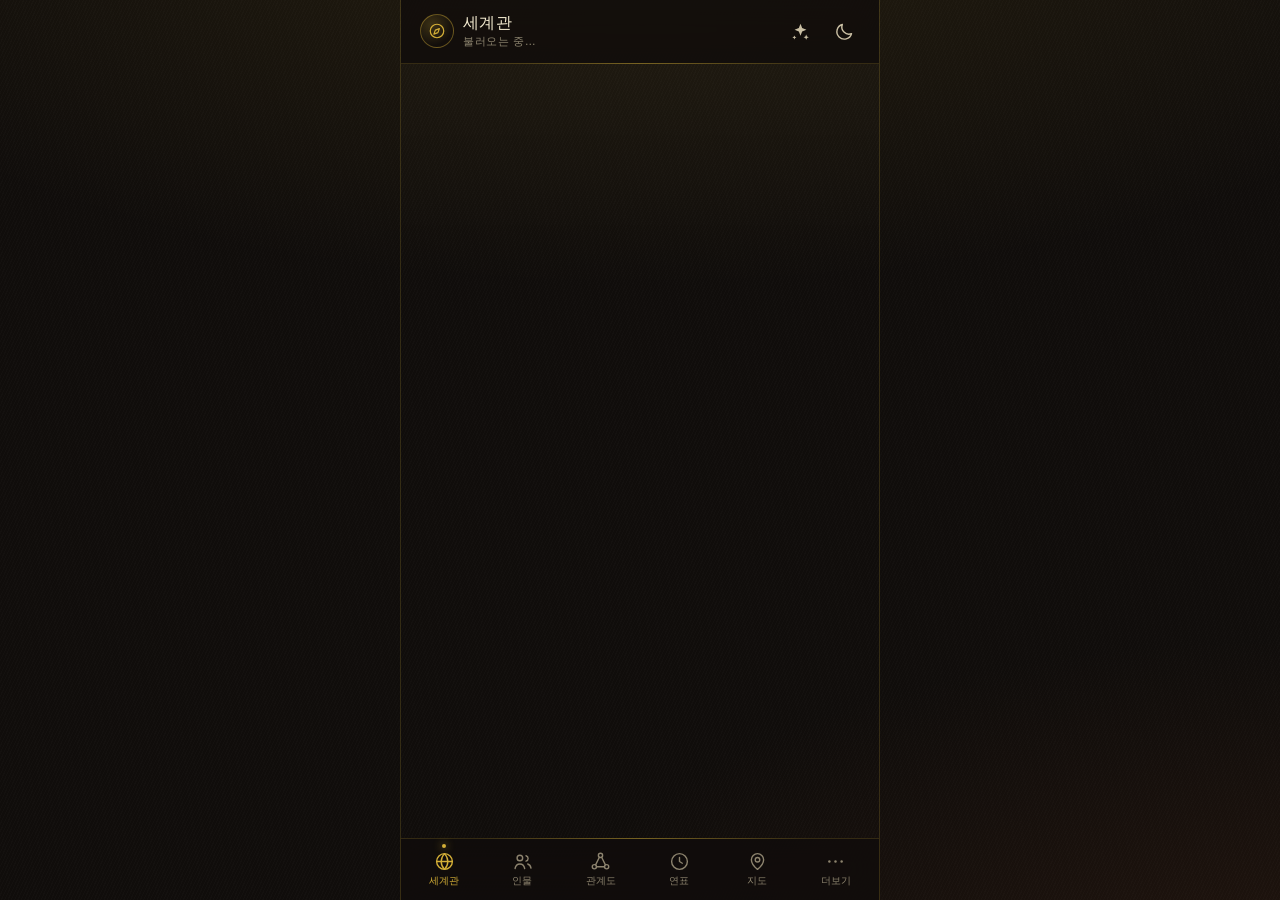
==== commit d643086d: "아르카눔 v1.4.2 — 인물 폼 '🔍 크게 보기', 관계도 96px 격자·겹침 방지·원 안 얼굴/원 아래 이름, 지도 국경을 육각 타일 영토 칠하기로(지형도 육각 타일·✅ 저장·" ====
--- a/worldbuilder-standalone.html
+++ b/worldbuilder-standalone.html
@@ -1033,7 +1033,7 @@
   overflow: hidden;
 }
 
-.img-drop img { position: absolute; inset: 0; width: 100%; height: 100%; object-fit: cover; object-position: center top; }
+.img-drop img { position: absolute; inset: 0; width: 100%; height: 100%; object-fit: cover; object-position: center top; cursor: zoom-in; }
 
 .img-drop__inner { position: relative; z-index: 2; display: grid; gap: 5px; justify-items: center; }
 .img-drop.has-img .img-drop__inner { display: none; }
@@ -1045,6 +1045,8 @@
   right: 8px;
   bottom: 8px;
   display: flex;
+  flex-wrap: wrap;
+  justify-content: flex-end;
   gap: 6px;
 }
 
@@ -1740,6 +1742,7 @@
 
 /* 국경 그리기·인물 배치 중에는 지도 위 핀이 탭을 가로채지 않는다 */
 .map-frame.is-border .pin-layer, .map-frame.is-border .cpin-layer,
+.map-frame.is-terrain .pin-layer, .map-frame.is-terrain .cpin-layer,
 .map-frame.is-charpin .pin-layer, .map-frame.is-charpin .cpin-layer { pointer-events: none; }
 .map-frame.is-border .tstamp { pointer-events: none; }
 
@@ -1764,6 +1767,32 @@
   z-index: 2;
   pointer-events: none;
 }
+
+/* 육각 지형 레이어 — 영토(국경)보다 아래, 지도 이미지 바로 위 */
+.map-terrain-hex-svg {
+  position: absolute;
+  inset: 0;
+  width: 100%;
+  height: 100%;
+  z-index: 1;
+  pointer-events: none;
+}
+
+.map-terrain-hex { fill-opacity: .3; stroke: rgba(30, 22, 16, .18); stroke-width: .35; }
+.map-terrain-hex__ico { opacity: .82; pointer-events: none; }
+
+.map-border__hex { fill-opacity: .26; }
+.map-border__hexline { fill: none; stroke-width: 1.9; stroke-opacity: .92; stroke-linejoin: round; stroke-linecap: round; pointer-events: auto; }
+.map-border__hexline.is-selected { stroke-width: 3; stroke-opacity: 1; }
+.map-border__grid { fill: none; stroke: rgba(212, 175, 55, .26); stroke-width: .4; }
+.map-border__badge { pointer-events: none; }
+
+.chip__dot { display: inline-block; width: 8px; height: 8px; border-radius: 50%; margin-right: 4px; vertical-align: middle; box-shadow: inset 0 0 0 1px rgba(0, 0, 0, .35); }
+.chip__num { margin-left: 5px; opacity: .65; font-size: 10px; }
+
+/* 칠하는 동안 손가락이 페이지를 스크롤하지 않게 */
+.map-frame.is-border .map-stage,
+.map-frame.is-terrain .map-stage { touch-action: none; }
 
 .map-border__area { fill-opacity: .16; stroke: none; pointer-events: auto; }
 .map-border__line { fill: none; stroke-width: 1.6; stroke-opacity: .8; stroke-linejoin: round; pointer-events: auto; }
@@ -1916,7 +1945,16 @@
   white-space: nowrap;
   overflow: hidden;
   text-overflow: ellipsis;
-}
+  transition: opacity .18s var(--ease);
+}
+
+/* 축소·기본 배율: 국가 영토 위주로 깔끔하게 — 지역 핀은 점처럼만 */
+.map-frame:not(.is-detail) .pin__label,
+.map-frame:not(.is-detail) .pin__faction { display: none; }
+.map-frame:not(.is-detail) .pin__mark { transform: rotate(-45deg) scale(.82); }
+.map-frame:not(.is-detail) .map-terrain-hex__ico { opacity: .5; }
+.map-terrain-hex-svg,
+.map-border-svg { transition: opacity .2s var(--ease); }
 
 .pin--dungeon .pin__mark { background: linear-gradient(150deg, #c9a0e0, #6b4a8a); }
 .pin--forest .pin__mark { background: linear-gradient(150deg, #a7d0a0, #3f7a52); }
@@ -2357,7 +2395,9 @@
   -webkit-user-select: none;
 }
 .gnode circle { transition: stroke-opacity .18s; }
-.gnode-lbl { fill: var(--text); stroke: var(--bg); stroke-width: 2.2; paint-order: stroke; }
+.gnode-plate { fill: #100d0b; fill-opacity: .84; stroke: rgba(212, 175, 55, .22); stroke-width: .5; }
+.gnode-lbl { fill: var(--text); stroke: none; }
+.gnode-sub { fill: #b3a488; }
 .gnode.is-selected circle { stroke: var(--gold); stroke-opacity: 1; }
 .gedge text, .gedge rect { cursor: pointer; }
 .gedge path { transition: stroke-opacity .18s; }
@@ -3323,7 +3363,7 @@
 <input type="file" id="import-input" accept="application/json,.json" hidden>
 
 <script>
-/* ---- js/utils.js?v=1.4.1 ---- */
+/* ---- js/utils.js?v=1.4.2 ---- */
 /* =========================================================
    ARCANUM · utils (DOM, sheets, toast, files, images)
    ========================================================= */
@@ -3569,6 +3609,58 @@
     return { el: wrap, close: close, img: img };
   }
 
+  /* ---------------- 관계도 바둑판 격자 ----------------
+     노드는 격자 칸 하나에 하나만 놓는다. 겹칠 자리면 가장 가까운 빈 칸으로 밀어낸다.
+     (원 지름 44 + 원 아래 이름·칭호 라벨이 들어가도 이웃 칸과 붙지 않을 만큼 넉넉한 96px) */
+  const GRAPH_CELL = 96;
+
+  function graphGrid(n) {
+    const count = Math.max(1, Number(n) || 1);
+    const cols = Math.min(9, Math.max(4, Math.ceil(Math.sqrt(count * 1.3))));
+    let rows = Math.max(4, Math.ceil(count / cols) + 1);
+    while (cols * rows < count) rows += 1;
+    return { cols: cols, rows: rows, cell: GRAPH_CELL };
+  }
+
+  function graphCellOf(x, y) {
+    return {
+      col: Math.round((Number(x) || 0) / GRAPH_CELL),
+      row: Math.round((Number(y) || 0) / GRAPH_CELL)
+    };
+  }
+
+  function graphKey(cell) { return cell.col + '|' + cell.row; }
+
+  // 겹치지 않는 가장 가까운 격자 칸으로 — occupied(Set)는 이미 차지된 칸의 키
+  function graphSnap(x, y, occupied, grid) {
+    const g = grid || graphGrid(1);
+    const cell = g.cell;
+    const base = graphCellOf(x, y);
+    base.col = Math.min(g.cols, Math.max(1, base.col || 1));
+    base.row = Math.min(g.rows, Math.max(1, base.row || 1));
+    const occ = occupied || new Set();
+    if (!occ.has(graphKey(base))) return { x: base.col * cell, y: base.row * cell, col: base.col, row: base.row };
+    let best = null;
+    let bestD = Infinity;
+    for (let r = 1; r <= g.rows; r++) {
+      for (let c = 1; c <= g.cols; c++) {
+        if (occ.has(c + '|' + r)) continue;
+        const d = Math.hypot(c - base.col, r - base.row);
+        if (d < bestD - 0.001) { bestD = d; best = { col: c, row: r }; }
+      }
+    }
+    if (!best) return { x: base.col * cell, y: base.row * cell, col: base.col, row: base.row };
+    return { x: best.col * cell, y: best.row * cell, col: best.col, row: best.row };
+  }
+
+  // 새 노드의 첫 자리 — 격자 가운데에서 해바라기 모양으로 퍼진 후보
+  function graphSeed(index) {
+    const i = Math.max(0, Number(index) || 0);
+    const angle = (i * 137.5) * Math.PI / 180;
+    const radius = (1 + Math.sqrt(i) * 1.1) * GRAPH_CELL;
+    return { x: 3 * GRAPH_CELL + Math.cos(angle) * radius, y: 3 * GRAPH_CELL + Math.sin(angle) * radius };
+  }
+
   /* ---------------- Files ---------------- */
   function readFileAsDataURL(file) {
     return new Promise((resolve, reject) => {
@@ -3779,13 +3871,14 @@
     $, $$, esc, uid, debounce, clamp, toast, openSheet, confirmSheet, openLightbox,
     readFileAsDataURL, readFileAsText, loadImage, resizeImage, downloadText, copyText,
     pickFile, haptic, field, textInput, textArea, selectInput, chipPicker, datalist,
-    initials, todayLabel, fileStamp, plural
+    initials, todayLabel, fileStamp, plural,
+    GRAPH_CELL, graphGrid, graphCellOf, graphKey, graphSnap, graphSeed
   };
 })(window);
 
 </script>
 <script>
-/* ---- js/store.js?v=1.4.1 ---- */
+/* ---- js/store.js?v=1.4.2 ---- */
 /* =========================================================
    ARCANUM · storage (IndexedDB + localStorage mirror)
    ========================================================= */
@@ -3830,6 +3923,22 @@
     if (!w.map || typeof w.map !== 'object') w.map = { kind: null, image: null, markers: [] };
     if (!Array.isArray(w.map.markers)) w.map.markers = [];
     if (!Array.isArray(w.map.terrainStamps)) w.map.terrainStamps = [];
+    // v1.4.2 — 육각 타일 영토(tiles)와 육각 지형 색감(mapHexTerrains)
+    if (!Array.isArray(w.mapBorders)) w.mapBorders = [];
+    w.mapBorders = w.mapBorders.filter((b) => b && typeof b === 'object');
+    w.mapBorders.forEach((b) => {
+      if (!Array.isArray(b.tiles)) b.tiles = [];
+      b.tiles = b.tiles.filter((k) => typeof k === 'string' && k.indexOf(',') > 0);
+      if (!Array.isArray(b.points)) b.points = [];
+      if (b.tiles.length) b.hexMode = true;
+    });
+    if (!w.mapHexTerrains || typeof w.mapHexTerrains !== 'object' || Array.isArray(w.mapHexTerrains)) {
+      w.mapHexTerrains = {};
+    } else {
+      Object.keys(w.mapHexTerrains).forEach((k) => {
+        if (typeof k !== 'string' || k.indexOf(',') < 0) delete w.mapHexTerrains[k];
+      });
+    }
     // 업로드한 원본과 양피지 변환본을 함께 보관하고, 어느 쪽을 보여 줄지 기억한다
     if (typeof w.map.image !== 'string' || !w.map.image) w.map.image = null;
     if (typeof w.map.imageOriginal !== 'string' || !w.map.imageOriginal) w.map.imageOriginal = null;
@@ -3931,11 +4040,8 @@
       if (typeof c.abilityText !== 'string') c.abilityText = '';
       if (!c.pos || typeof c.pos.x !== 'number' || typeof c.pos.y !== 'number') {
         c.pos = randomPos(w.characters.length);
-      } else {
-        // 예전 저장본의 자유 좌표도 격자 교차점으로 한 번 맞춘다
-        c.pos.x = gridX(c.pos.x);
-        c.pos.y = gridY(c.pos.y);
       }
+      // 예전 저장본의 자유 좌표(64px 격자 포함)는 아래 layoutCharacters가 새 96px 격자로 옮긴다
       // 인물 등급: 체계마다 단계 하나(인덱스). 없는 체계·단계는 버린다.
       if (!Array.isArray(c.ranks)) c.ranks = [];
       const seen = new Set();
@@ -3951,6 +4057,8 @@
         return true;
       });
     });
+    // 좌표를 새 격자(96px)에 맞추고, 같은 칸에 몰린 노드를 빈 칸으로 흘어 놓는다
+    layoutCharacters(w.characters);
     if (genderSeed) w.genderSeeded = true;
     w.relations.forEach((r) => {
       if (!r.id) r.id = 'r_' + Math.random().toString(36).slice(2, 9);
@@ -4093,10 +4201,12 @@
     w.lore.forEach((l) => {
       if (l.category !== 'item') {
         if ('holderCharId' in l) delete l.holderCharId;
+        if ('holderFactionId' in l) delete l.holderFactionId;
         if ('locationId' in l) delete l.locationId;
         return;
       }
       if (l.holderCharId && !charIdSet.has(l.holderCharId)) l.holderCharId = null;
+      if (l.holderFactionId && !placeIdSet.has(l.holderFactionId)) l.holderFactionId = null;
       if (l.locationId && !markerIdSet.has(l.locationId)) l.locationId = null;
     });
 
@@ -4194,20 +4304,41 @@
     });
   }
 
-  // 자동 배치도 바둑판 격자 교차점(64px)에 맞춘다
-  const GRID_CELL = 64;
-  function gridX(x) { return Math.min(320, Math.max(64, Math.round(x / GRID_CELL) * GRID_CELL)); }
-  function gridY(y) { return Math.min(448, Math.max(64, Math.round(y / GRID_CELL) * GRID_CELL)); }
-
-  function randomPos(index) {
-    const i = index || 0;
-    const cx = 192, cy = 256;
-    const angle = (i * 137.5) * Math.PI / 180;
-    const radius = 40 + (i % 5) * 42;
-    return {
-      x: gridX(cx + Math.cos(angle) * radius),
-      y: gridY(cy + Math.sin(angle) * radius)
-    };
+  // 자동 배치도 관계도 바둑판 격자에 맞춘다 — 겹치면 가장 가까운 빈 칸으로 (칸 간격은 U.GRAPH_CELL)
+  function randomPos(index, occupied, total) {
+    const seed = U.graphSeed(index || 0);
+    const n = Math.max(total || 0, (occupied ? occupied.size : 0) + 1, (index || 0) + 1);
+    return U.graphSnap(seed.x, seed.y, occupied, U.graphGrid(n));
+  }
+
+  // 인물 목록에서 이미 차지된 격자 칸 (exceptId는 빼고)
+  function characterCells(chars, exceptId) {
+    const occ = new Set();
+    (chars || []).forEach((c) => {
+      if (!c || !c.pos || c.id === exceptId) return;
+      if (typeof c.pos.x !== 'number' || typeof c.pos.y !== 'number') return;
+      occ.add(U.graphKey(U.graphCellOf(c.pos.x, c.pos.y)));
+    });
+    return occ;
+  }
+
+  // 인물을 관계도 격자의 빈 칸으로 — 이미 누가 차지한 칸이면 가장 가까운 빈 칸
+  function fitCharacterPos(chars, x, y, exceptId) {
+    const list = chars || [];
+    return U.graphSnap(x, y, characterCells(list, exceptId), U.graphGrid(Math.max(1, list.length)));
+  }
+
+  // 저장본의 인물 좌표를 새 격자(96px)로 옮기고, 같은 칸에 몰린 노드를 빈 칸으로 흘어 놓는다.
+  function layoutCharacters(chars) {
+    if (!Array.isArray(chars) || !chars.length) return;
+    const grid = U.graphGrid(chars.length);
+    const occ = new Set();
+    // 고정(📌)한 노드는 제자리를 먼저 지킨다
+    chars.slice().sort((a, b) => (b.pinned ? 1 : 0) - (a.pinned ? 1 : 0)).forEach((c) => {
+      const p = U.graphSnap(c.pos && c.pos.x, c.pos && c.pos.y, occ, grid);
+      c.pos = { x: p.x, y: p.y };
+      occ.add(p.col + '|' + p.row);
+    });
   }
 
   function openDB() {
@@ -4403,7 +4534,8 @@
   function api() {
     return {
       init, get, save, setTheme, exportPayload, parseImport, applyImport,
-      normalizeWorld, randomPos, DEFAULT_BACKUP_FOLDER, syncLoreLinks, syncLoreFields,
+      normalizeWorld, randomPos, layoutCharacters, characterCells, fitCharacterPos,
+      DEFAULT_BACKUP_FOLDER, syncLoreLinks, syncLoreFields,
       state: () => state,
       isDbBroken: () => dbBroken,
       LS_KEY, LS_THEME
@@ -4415,7 +4547,7 @@
 
 </script>
 <script>
-/* ---- js/generator.js?v=1.4.1 ---- */
+/* ---- js/generator.js?v=1.4.2 ---- */
 /* =========================================================
    ARCANUM · 판타지 이름 / 지명 생성기
    ========================================================= */
@@ -5312,7 +5444,7 @@
 
 </script>
 <script>
-/* ---- js/sample.js?v=1.4.1 ---- */
+/* ---- js/sample.js?v=1.4.2 ---- */
 /* =========================================================
    ARCANUM · sample world "아르카디아 연대기" + sample map
    ========================================================= */
@@ -5769,7 +5901,7 @@
 
 </script>
 <script>
-/* ---- js/graph.js?v=1.4.1 ---- */
+/* ---- js/graph.js?v=1.4.2 ---- */
 /* =========================================================
    ARCANUM · 인물 관계도 (interactive SVG)
    ========================================================= */
@@ -5790,12 +5922,35 @@
     other: { label: '기타', color: '#9a9282' }
   };
 
-  // 바둑판 격자 — 노드는 격자 교차점에만 놓인다
-  const CELL = 64;
-  const GRID_MIN_X = CELL, GRID_MAX_X = 320, GRID_MIN_Y = CELL, GRID_MAX_Y = 448;
-
-  function snapX(x) { return U.clamp(Math.round(x / CELL) * CELL, GRID_MIN_X, GRID_MAX_X); }
-  function snapY(y) { return U.clamp(Math.round(y / CELL) * CELL, GRID_MIN_Y, GRID_MAX_Y); }
+  // 바둑판 격자 — 노드는 격자 칸 하나에 하나만 놓인다. 칸 간격은 U.GRAPH_CELL(96px)
+  const CELL = U.GRAPH_CELL;
+  const NODE_R = 21;          // 원 반지름 — 원 아래 이름 라벨까지 96px 칸 안에 들어간다
+
+  // 이미 다른 노드가 차지한 칸 (exceptId는 빼고)
+  function occupiedCells(chars, exceptId) {
+    const occ = new Set();
+    chars.forEach((c) => {
+      if (!c.pos || c.id === exceptId) return;
+      occ.add(U.graphKey(U.graphCellOf(c.pos.x, c.pos.y)));
+    });
+    return occ;
+  }
+
+  // 겹치면 가장 가까운 빈 칸으로 — 드래그·고정·초기 배치가 모두 이걸 쓴다
+  function snapPos(chars, x, y, exceptId) {
+    const list = chars instanceof Map ? Array.from(chars.values()) : (chars || []);
+    const occ = occupiedCells(list, exceptId);
+    return U.graphSnap(x, y, occ, U.graphGrid(Math.max(1, list.length)));
+  }
+
+  // 이름 라벨 폭 — 한글은 글자당 8.6px 남짓, 영문은 그보다 좁다
+  function textWidth(text, size) {
+    let w = 0;
+    String(text || '').split('').forEach((ch) => {
+      w += /[\u3131-\uD7A3]/.test(ch) ? size : size * 0.58;
+    });
+    return w;
+  }
 
   // 스승·제자: mentor는 a→b, student는 b→a 방향
   function isDirected(type) { return type === 'mentor' || type === 'student'; }
@@ -5860,7 +6015,7 @@
     const cx = (a.x + b.x) / 2 + nx * offset;
     const cy = (a.y + b.y) / 2 + ny * offset;
     // 노드 원 바깥에서 시작해 화살촉이 노드 가장자리에 닿도록 양끝을 다듬는다
-    const r = 19;
+    const r = NODE_R + 1;
     const sdx = cx - a.x, sdy = cy - a.y, sl = Math.hypot(sdx, sdy) || 1;
     const edx = b.x - cx, edy = b.y - cy, el = Math.hypot(edx, edy) || 1;
     const sx = a.x + (sdx / sl) * r, sy = a.y + (sdy / sl) * r;
@@ -5936,31 +6091,44 @@
     group.innerHTML = html;
   }
 
+  /* 인물 노드 — 원 안은 얼굴 사진(없으면 이니셜), 이름·칭호는 원 바로 아래 라벨 */
   function renderNodes(svg, chars) {
     const group = svg.querySelector('.gnodes');
     if (!group) return;
     let defs = '';
     let html = '';
+    let seq = 0;
     chars.forEach((c) => {
       const selected = state.selected.indexOf(c.id) > -1;
       const hasImg = !!c.image;
-      const r = 18;
+      const clipId = 'gclip' + (seq++) + '_' + String(c.id).replace(/[^\w-]/g, '');
       if (hasImg) {
-        defs += '<clipPath id="clip_' + U.esc(c.id) + '"><circle cx="' + c.pos.x + '" cy="' + c.pos.y + '" r="' + r + '"/></clipPath>';
+        defs += '<clipPath id="' + clipId + '"><circle cx="0" cy="0" r="' + NODE_R + '"/></clipPath>';
       }
+      const name = truncate(c.name, 7);
+      const title = truncate(String(c.title || '').trim(), 9);
+      const nameW = textWidth(name, 8.8) + 11;
+      const titleW = title ? textWidth(title, 6.4) + 9 : 0;
+      const boxW = Math.max(20, nameW, titleW);
+      const boxH = title ? 22 : 14;
+      const boxY = NODE_R + 3;
       html +=
         '<g class="gnode' + (selected ? ' is-selected' : '') + (c.pinned ? ' is-pinned' : '') + '" data-node="' + U.esc(c.id) + '" transform="translate(' + c.pos.x + ' ' + c.pos.y + ')">' +
-          (selected ? '<circle r="24" fill="none" stroke="#d4af37" stroke-width="1" stroke-dasharray="2 2" opacity=".9"/>' : '') +
-          (c.pinned ? '<circle r="23" fill="none" stroke="#d4af37" stroke-width="1.2" stroke-opacity=".9" stroke-dasharray="1.4 2.8"/>' : '') +
-          '<circle r="' + r + '" fill="#241a12" stroke="#d4af37" stroke-width="1.4" stroke-opacity=".75"/>' +
+          (selected ? '<circle r="' + (NODE_R + 5) + '" fill="none" stroke="#d4af37" stroke-width="1" stroke-dasharray="2 2" opacity=".9"/>' : '') +
+          (c.pinned ? '<circle r="' + (NODE_R + 4) + '" fill="none" stroke="#d4af37" stroke-width="1.2" stroke-opacity=".9" stroke-dasharray="1.4 2.8"/>' : '') +
+          '<circle r="' + NODE_R + '" fill="#241a12"/>' +
           (hasImg
-            ? '<image href="' + U.esc(c.image) + '" x="' + (c.pos.x - r) + '" y="' + (c.pos.y - r) + '" width="' + (r * 2) + '" height="' + (r * 2) + '" preserveAspectRatio="xMidYMid slice" clip-path="url(#clip_' + U.esc(c.id) + ')" style="pointer-events:none"/>'
-            : '<text y="4.5" text-anchor="middle" font-size="13" fill="#d8b864" font-family="Georgia, \'AppleMyungjo\', serif">' + U.esc(U.initials(c.name)) + '</text>') +
-          '<text class="gnode-lbl" y="32" text-anchor="middle" font-size="8.4" stroke-width="2.2" paint-order="stroke" stroke-linejoin="round" font-family="-apple-system, sans-serif">' + U.esc(truncate(c.name, 8)) + '</text>' +
-          (c.pinned ? '<text y="-27" text-anchor="middle" font-size="9" aria-hidden="true">📌</text>' : '') +
+            ? '<image href="' + U.esc(c.image) + '" x="' + (-NODE_R) + '" y="' + (-NODE_R) + '" width="' + (NODE_R * 2) + '" height="' + (NODE_R * 2) + '" preserveAspectRatio="xMidYMin slice" clip-path="url(#' + clipId + ')" style="pointer-events:none"/>'
+            : '<text y="4.8" text-anchor="middle" font-size="14" fill="#d8b864" font-family="Georgia, \'AppleMyungjo\', serif">' + U.esc(U.initials(c.name)) + '</text>') +
+          '<circle r="' + NODE_R + '" fill="none" stroke="#d4af37" stroke-width="1.4" stroke-opacity=".8"/>' +
+          '<rect class="gnode-plate" x="' + (-boxW / 2).toFixed(1) + '" y="' + boxY + '" width="' + boxW.toFixed(1) + '" height="' + boxH + '" rx="4.5"/>' +
+          '<text class="gnode-lbl" y="' + (boxY + 10.4) + '" text-anchor="middle" font-size="8.8" font-family="-apple-system, sans-serif">' + U.esc(name) + '</text>' +
+          (title ? '<text class="gnode-sub" y="' + (boxY + 18.4) + '" text-anchor="middle" font-size="6.4" font-family="-apple-system, sans-serif">' + U.esc(title) + '</text>' : '') +
+          (c.pinned ? '<text y="' + (-(NODE_R + 9)) + '" text-anchor="middle" font-size="9" aria-hidden="true">📌</text>' : '') +
         '</g>';
     });
-    svg.querySelector('.gdefs-clip').innerHTML = defs;
+    const defsEl = svg.querySelector('.gdefs-clip');
+    if (defsEl) defsEl.innerHTML = defs;
     group.innerHTML = html;
   }
 
@@ -5988,7 +6156,7 @@
         ? '상대 인물을 한 명 더 탭하세요.'
         : '관계를 이을 인물 두 명을 차례로 탭하세요.';
     } else {
-      hint.textContent = '노드를 끌면 바둑판 칸에 맞춰지고, 두 번 탭하면 위치가 고정돼요.';
+      hint.textContent = '노드를 끌면 빈 바둑판 칸에 맞춰지고, 두 번 탭하면 위치가 고정돼요.';
     }
   }
 
@@ -6054,9 +6222,10 @@
     if (!c) return;
     c.pinned = !c.pinned;
     if (c.pinned) {
-      if (!c.pos) c.pos = { x: 180, y: 260 };
-      c.pos.x = snapX(c.pos.x);
-      c.pos.y = snapY(c.pos.y);
+      if (!c.pos) c.pos = { x: 3 * CELL, y: 3 * CELL };
+      const p = snapPos(nodeMap(), c.pos.x, c.pos.y, c.id);
+      c.pos.x = p.x;
+      c.pos.y = p.y;
     }
     if (state.opts.onNodeMoved) state.opts.onNodeMoved();
     refresh();
@@ -6136,8 +6305,10 @@
         if (!c) return;
         if (c.pinned) return;   // 고정된 노드는 끌어도 움직이지 않는다
         const p = toWorld(e.clientX, e.clientY);
-        c.pos.x = snapX(p.x);
-        c.pos.y = snapY(p.y);
+        // 이미 다른 노드가 차지한 칸이면 가장 가까운 빈 칸으로 스냅한다
+        const snapped = snapPos(nodeMap(), p.x, p.y, c.id);
+        c.pos.x = snapped.x;
+        c.pos.y = snapped.y;
         updateNodeTransform(c);
         renderEdges(state.svg, nodeMap());
         e.preventDefault();
@@ -6235,8 +6406,8 @@
     host.innerHTML =
       '<svg id="graph-svg" xmlns="http://www.w3.org/2000/svg" preserveAspectRatio="xMidYMid slice">' +
         '<defs class="gdefs-clip"></defs>' +
-        '<defs><pattern id="graph-grid" width="64" height="64" patternUnits="userSpaceOnUse">' +
-          '<path d="M 64 0 L 0 0 0 64" fill="none" stroke="rgba(212,175,55,.16)" stroke-width=".5"/>' +
+        '<defs><pattern id="graph-grid" width="' + CELL + '" height="' + CELL + '" patternUnits="userSpaceOnUse">' +
+          '<path d="M ' + CELL + ' 0 L 0 0 0 ' + CELL + '" fill="none" stroke="rgba(212,175,55,.16)" stroke-width=".5"/>' +
         '</pattern></defs>' +
         '<rect class="graph-grid-bg" x="-4000" y="-4000" width="8000" height="8000" fill="url(#graph-grid)"/>' +
         '<g class="gedges"></g>' +
@@ -6254,6 +6425,7 @@
   }
 
   function destroy() {
+    if (state.tap) clearTimeout(state.tap.timer);
     if (state.host) state.host.innerHTML = '';
     state.svg = null;
     state.host = null;
@@ -6275,7 +6447,7 @@
 
 </script>
 <script>
-/* ---- js/factiongraph.js?v=1.4.1 ---- */
+/* ---- js/factiongraph.js?v=1.4.2 ---- */
 /* =========================================================
    ARCANUM · 세력 관계도 (faction relations, interactive SVG)
    설정집 '세력·국가' 항목을 노드로, world.factionRelations를 선으로 그린다.
@@ -6293,11 +6465,29 @@
     trade: { label: '교역·협정', color: '#7fa9d8' }
   };
 
-  // 바둑판 격자 — 노드는 격자 교차점에만 놓인다
-  const CELL = 64;
-  const GRID_MIN_X = CELL, GRID_MAX_X = 320, GRID_MIN_Y = CELL, GRID_MAX_Y = 448;
-  function snapX(x) { return U.clamp(Math.round(x / CELL) * CELL, GRID_MIN_X, GRID_MAX_X); }
-  function snapY(y) { return U.clamp(Math.round(y / CELL) * CELL, GRID_MIN_Y, GRID_MAX_Y); }
+  // 바둑판 격자 — 노드는 격자 칸 하나에 하나만. 칸 간격은 U.GRAPH_CELL(96px)
+  const CELL = U.GRAPH_CELL;
+  const NODE_R = 22;
+
+  // 다른 노드가 차지한 칸 (exceptId는 빼고)
+  function occupiedCells(w, exceptId) {
+    const occ = new Set();
+    const map = (w && w.factionNodes) || {};
+    Object.keys(map).forEach((id) => {
+      if (id === exceptId) return;
+      const p = map[id];
+      if (!p || typeof p.x !== 'number' || typeof p.y !== 'number') return;
+      occ.add(U.graphKey(U.graphCellOf(p.x, p.y)));
+    });
+    return occ;
+  }
+
+  // 겹치면 가장 가까운 빈 칸으로
+  function snapPos(w, x, y, exceptId, total) {
+    const list = factions();
+    const n = Math.max(1, total || list.length);
+    return U.graphSnap(x, y, occupiedCells(w, exceptId), U.graphGrid(n));
+  }
 
   const state = {
     host: null,
@@ -6325,18 +6515,37 @@
     if (!w.factionNodes) w.factionNodes = {};
     let p = w.factionNodes[l.id];
     if (!p) {
-      // 원형으로 흩어 놓는다
-      const angle = (i / Math.max(1, total)) * Math.PI * 2 - Math.PI / 2;
-      const n = Math.max(1, total);
-      // 노드가 많을수록 고리를 넓혀 이름이 겹치지 않게
-      const rx = 100 + Math.min(80, n * 6.5);
-      const ry = 150 + Math.min(120, n * 9.5);
-      // 안팎으로 번갈아 놓아 이름이 겹치지 않게
-      const k = i % 2 ? 0.7 : 1;
-      p = { x: snapX(180 + Math.cos(angle) * rx * k), y: snapY(260 + Math.sin(angle) * ry * k) };
+      const seed = U.graphSeed(i + 1);
+      const snapped = U.graphSnap(seed.x, seed.y, occupiedCells(w, l.id), U.graphGrid(Math.max(1, total)));
+      p = { x: snapped.x, y: snapped.y };
       w.factionNodes[l.id] = p;
     }
     return p;
+  }
+
+  /* 노드 좌표를 96px 격자에 다시 앉힌다 — 같은 칸에 몰린 노드는 빈 칸으로 흘리고,
+     📌 고정한 노드는 제자리를 먼저 지킨다. */
+  function layout(w, list) {
+    if (!w) return [];
+    if (!w.factionNodes || typeof w.factionNodes !== 'object') w.factionNodes = {};
+    const grid = U.graphGrid(Math.max(1, list.length));
+    const occ = new Set();
+    const rows = list.map((l, i) => ({ lore: l, idx: i, cur: w.factionNodes[l.id] || null }));
+    rows.sort((a, b) => ((b.cur && b.cur.pinned) ? 1 : 0) - ((a.cur && a.cur.pinned) ? 1 : 0));
+    rows.forEach((n) => {
+      const cur = n.cur;
+      const base = (cur && typeof cur.x === 'number' && typeof cur.y === 'number')
+        ? { x: cur.x, y: cur.y }
+        : U.graphSeed(n.idx + 1);
+      const s = U.graphSnap(base.x, base.y, occ, grid);
+      const rec = cur || {};
+      rec.x = s.x;
+      rec.y = s.y;
+      w.factionNodes[n.lore.id] = rec;
+      occ.add(s.col + '|' + s.row);
+      n.pos = rec;
+    });
+    return rows.map((n) => Object.assign({ lore: n.lore, pos: n.pos }, n.lore));
   }
 
   function nationNameOf(w, l) {
@@ -6355,7 +6564,8 @@
   function nodeList() {
     const w = world();
     const list = factions();
-    return list.map((l, i) => Object.assign({ lore: l, pos: posOf(w, l, i, list.length) }, l));
+    if (!w) return [];
+    return layout(w, list);
   }
 
   function applyView() {
@@ -6384,7 +6594,7 @@
     const ny = dx / len;
     const cx = (a.x + b.x) / 2 + nx * (offset || 0);
     const cy = (a.y + b.y) / 2 + ny * (offset || 0);
-    const r = 22;
+    const r = NODE_R + 1;
     const sdx = cx - a.x, sdy = cy - a.y, sl = Math.hypot(sdx, sdy) || 1;
     const edx = b.x - cx, edy = b.y - cy, el = Math.hypot(edx, edy) || 1;
     const sx = a.x + (sdx / sl) * r, sy = a.y + (sdy / sl) * r;
@@ -6532,8 +6742,9 @@
     if (!cur) return;
     cur.pinned = !cur.pinned;
     if (cur.pinned) {
-      cur.x = snapX(cur.x);
-      cur.y = snapY(cur.y);
+      const s = snapPos(w, cur.x, cur.y, id);
+      cur.x = s.x;
+      cur.y = s.y;
     }
     if (state.opts.onNodeMoved) state.opts.onNodeMoved();
     render();
@@ -6598,8 +6809,10 @@
         const p = toWorld(e.clientX, e.clientY);
         // 노드 중심을 잡고 끌도록 클릭 지점과의 차이를 반영
         if (!drag.grab) drag.grab = { x: cur.x - toWorld(drag.startX, drag.startY).x, y: cur.y - toWorld(drag.startX, drag.startY).y };
-        cur.x = snapX(p.x + drag.grab.x);
-        cur.y = snapY(p.y + drag.grab.y);
+        // 이미 다른 노드가 차지한 칸이면 가장 가까운 빈 칸으로 스냅한다
+        const s = snapPos(w, p.x + drag.grab.x, p.y + drag.grab.y, drag.id);
+        cur.x = s.x;
+        cur.y = s.y;
         render();
         e.preventDefault();
       } else if (drag.type === 'pan') {
@@ -6687,8 +6900,8 @@
 
     host.innerHTML =
       '<svg id="faction-svg" xmlns="http://www.w3.org/2000/svg" preserveAspectRatio="xMidYMid slice">' +
-        '<defs><pattern id="faction-grid" width="64" height="64" patternUnits="userSpaceOnUse">' +
-          '<path d="M 64 0 L 0 0 0 64" fill="none" stroke="rgba(212,175,55,.16)" stroke-width=".5"/>' +
+        '<defs><pattern id="faction-grid" width="' + CELL + '" height="' + CELL + '" patternUnits="userSpaceOnUse">' +
+          '<path d="M ' + CELL + ' 0 L 0 0 0 ' + CELL + '" fill="none" stroke="rgba(212,175,55,.16)" stroke-width=".5"/>' +
         '</pattern></defs>' +
         '<rect class="graph-grid-bg" x="-4000" y="-4000" width="8000" height="8000" fill="url(#faction-grid)"/>' +
         '<g class="fedges"></g>' +
@@ -6706,6 +6919,7 @@
   }
 
   function destroy() {
+    if (state.tap) clearTimeout(state.tap.timer);
     if (state.host) state.host.innerHTML = '';
     state.svg = null;
     state.host = null;
@@ -6722,7 +6936,7 @@
 
 </script>
 <script>
-/* ---- js/worldgen.js?v=1.4.1 ---- */
+/* ---- js/worldgen.js?v=1.4.2 ---- */
 /* =========================================================
    ARCANUM · 🎲 대륙 랜덤 생성
    지구 대륙의 간략한 윤곽을 회전·반전·확대해 섞고, 해안선을 프랙탈로
@@ -7159,7 +7373,7 @@
 
 </script>
 <script>
-/* ---- js/mapview.js?v=1.4.1 ---- */
+/* ---- js/mapview.js?v=1.4.2 ---- */
 /* =========================================================
    ARCANUM · 지도 + 지역 핀 + 지형 스탬프 + 스토리 여정(타임라인)
    ========================================================= */
@@ -7265,11 +7479,13 @@
     pinning: false,
     story: false,
     terrain: false,
-    border: false,          // 국경 그리기 모드
-    borderPoints: [],       // 찍고 있는 꼭짓점(0~100%)
+    border: false,          // 영토(육각 타일) 칠하기 모드
+    borderPoints: [],       // 예전 다각형 국경용 꼭짓점(0~100%)
     borderColor: BORDER_COLORS[0],
+    hexBrush: null,         // 영토 붓 — { nationId, color, eraser, borderId }
     selectedBorder: null,
     terrainType: 'mountains',
+    terrainMode: 'hex',     // 'hex' 육각 칸 · 'stamp' 예전 자유 스탬프
     terrainSize: 'm',
     index: 0,
     playing: false,
@@ -7461,11 +7677,115 @@
     return ((w && w.map && w.map.terrainStamps) || []).map(stampHtml).join('');
   }
 
-  /* ---------------- 국경(영토 경계) ---------------- */
+  /* ---------------- 육각(헥스) 타일 영토 ----------------
+     지도를 작은 육각형 칸으로 나누고, 국가 영토가 차지한 칸을 반투명으로 채운 뒤
+     바깥 경계 변만 굵은 국경선으로 그린다. 칸은 axial 좌표(q,r)를 "q,r" 문자열로 저장한다. */
+  const HEX_R = 11;                        // 육각형 반지름(SVG 사용자 단위)
+  const HEX_W = Math.sqrt(3) * HEX_R;      // 가로 폭
+  const HEX_H = HEX_R * 2;                 // 세로 높이
+  // 변 i의 바깥 이웃 (pointy-top 육각형)
+  const HEX_DIRS = [[1, -1], [1, 0], [0, 1], [-1, 1], [-1, 0], [0, -1]];
+
+  function hexCenter(q, r) { return { x: VW / 2 + HEX_W * (q + r / 2), y: HEX_R + HEX_R * 1.5 * r }; }
+  function hexKey(q, r) { return q + ',' + r; }
+  function hexCell(key) { const p = String(key).split(','); return { q: Number(p[0]) || 0, r: Number(p[1]) || 0 }; }
+
+  function hexCorners(q, r) {
+    const c = hexCenter(q, r);
+    const pts = [];
+    for (let i = 0; i < 6; i++) {
+      const a = Math.PI / 180 * (60 * i - 90);
+      pts.push({ x: c.x + HEX_R * Math.cos(a), y: c.y + HEX_R * Math.sin(a) });
+    }
+    return pts;
+  }
+
+  function hexRound(q, r) {
+    const x = q, z = r, y = -x - z;
+    let rx = Math.round(x), ry = Math.round(y), rz = Math.round(z);
+    const dx = Math.abs(rx - x), dy = Math.abs(ry - y), dz = Math.abs(rz - z);
+    if (dx > dy && dx > dz) rx = -ry - rz;
+    else if (dy > dz) ry = -rx - rz;
+    else rz = -rx - ry;
+    return { q: rx, r: rz };
+  }
+
+  // 지도 좌표(SVG 사용자 단위) → 육각형 칸
+  function hexAt(px, py) {
+    const x = px - VW / 2, y = py - HEX_R;
+    return hexRound((Math.sqrt(3) / 3 * x - y / 3) / HEX_R, (2 / 3 * y) / HEX_R);
+  }
+
+  function hexPathD(q, r) {
+    return 'M' + hexCorners(q, r).map((p) => p.x.toFixed(1) + ' ' + p.y.toFixed(1)).join('L') + 'Z';
+  }
+  function hexFillPath(keys) {
+    return (keys || []).map((k) => { const c = hexCell(k); return hexPathD(c.q, c.r); }).join('');
+  }
+  // 같은 영토끼리 맞닿은 안쪽 변은 빼고 바깥 경계 변만 남긴다
+  function hexBoundaryPath(keys, set) {
+    let d = '';
+    (keys || []).forEach((k) => {
+      const c = hexCell(k);
+      const pts = hexCorners(c.q, c.r);
+      for (let i = 0; i < 6; i++) {
+        const dir = HEX_DIRS[i];
+        if (set && set.has(hexKey(c.q + dir[0], c.r + dir[1]))) continue;
+        const a = pts[i], b = pts[(i + 1) % 6];
+        d += 'M' + a.x.toFixed(1) + ' ' + a.y.toFixed(1) + 'L' + b.x.toFixed(1) + ' ' + b.y.toFixed(1);
+      }
+    });
+    return d;
+  }
+  // 지도 전체를 덮는 육각 격자(편집할 때만 얇게) — 높이가 같으면 다시 만들지 않는다
+  let gridCache = { key: -1, d: '' };
+  function hexGridPath(h) {
+    const cacheKey = Math.round(h * 10);
+    if (gridCache.key === cacheKey) return gridCache.d;
+    const rows = Math.ceil(h / (HEX_R * 1.5)) + 1;
+    const cols = Math.ceil(VW / HEX_W) + 1;
+    let d = '';
+    for (let r = -1; r <= rows; r++) {
+      for (let q = -cols; q <= cols; q++) {
+        const c = hexCenter(q, r);
+        if (c.x < -HEX_W || c.x > VW + HEX_W || c.y < -HEX_H || c.y > h + HEX_H) continue;
+        d += hexPathD(q, r);
+      }
+    }
+    gridCache = { key: cacheKey, d: d };
+    return d;
+  }
+  function keysCenter(keys) {
+    let sx = 0, sy = 0;
+    (keys || []).forEach((k) => { const c = hexCell(k); const p = hexCenter(c.q, c.r); sx += p.x; sy += p.y; });
+    const n = (keys || []).length || 1;
+    return { x: sx / n, y: sy / n };
+  }
+
+  function tilesOf(b) { return (b && Array.isArray(b.tiles)) ? b.tiles : []; }
+  function hexTilesTotal(w) { return bordersOf(w).reduce((n, b) => n + tilesOf(b).length, 0); }
+  function hexTerritories(w) { return bordersOf(w).filter((b) => tilesOf(b).length || b.hexMode); }
+  function tileOwner(w, key) {
+    const list = bordersOf(w);
+    for (let i = 0; i < list.length; i++) if (tilesOf(list[i]).indexOf(key) > -1) return list[i];
+    return null;
+  }
+  // 그 지점을 덮는 영토의 국가 (세부 지역 핀을 꽂을 때 미리 채운다)
+  function nationAtPoint(w, px, py) {
+    const c = hexAt(px, py);
+    const owner = tileOwner(w, hexKey(c.q, c.r));
+    return owner ? (owner.nationId || '') : '';
+  }
+
+  /* 예전 데이터(꼭짓점 다각형)도 그대로 그린다 */
   function borderSvgPoints(points, h) {
     return (points || []).map((p) => ((p.x / 100) * VW).toFixed(2) + ',' + ((p.y / 100) * h).toFixed(2)).join(' ');
   }
-
+  function borderPathD(points, h) {
+    const pts = (points || []).map((p) => ({ x: (p.x / 100) * VW, y: (p.y / 100) * h }));
+    if (pts.length < 3) return '';
+    return 'M' + pts.map((p) => p.x.toFixed(2) + ' ' + p.y.toFixed(2)).join('L') + 'Z';
+  }
   function borderCenter(points) {
     const pts = points || [];
     if (!pts.length) return { x: 50, y: 50 };
@@ -7473,63 +7793,302 @@
     pts.forEach((p) => { sx += p.x; sy += p.y; });
     return { x: sx / pts.length, y: sy / pts.length };
   }
-
   function borderLabel(w, b) {
     return (b && b.label) || nationTitle(w, b && b.nationId) || '국경';
   }
-
-  /* 국경 SVG — 반투명 영토 채우기 + 국경선 + 중앙 국가명 (지도 좌표계와 1:1) */
+  function borderBadge(w, b, cx, cy) {
+    const label = borderLabel(w, b);
+    const color = b.color || BORDER_COLORS[0];
+    const lw = Math.min(VW * 0.62, label.length * 6.6 + 10);
+    return '<g class="map-border__badge" pointer-events="none">' +
+      '<rect class="map-border__plate" x="' + (cx - lw / 2).toFixed(1) + '" y="' + (cy - 6).toFixed(1) + '" width="' + lw.toFixed(1) + '" height="12" rx="6" fill="rgba(255,250,235,.8)" stroke="' + U.esc(color) + '" stroke-opacity=".5" stroke-width=".7"/>' +
+      '<text class="map-border__label" x="' + cx.toFixed(1) + '" y="' + cy.toFixed(1) + '">' + U.esc(label) + '</text>' +
+    '</g>';
+  }
+
+  /* 국경 레이어 내용 — 육각 영토(채움·경계·국가명 배지) + 예전 다각형 + 편집 격자 */
+  function borderSvgInner(w) {
+    const h = viewH();
+    let areas = '', lines = '', badges = '';
+    bordersOf(w).forEach((b) => {
+      const color = b.color || BORDER_COLORS[0];
+      const sel = st.selectedBorder === b.id;
+      const keys = tilesOf(b);
+      if (keys.length) {
+        const c = keysCenter(keys);
+        areas += '<path class="map-border__area map-border__hex" d="' + hexFillPath(keys) + '" fill="' + U.esc(color) + '" data-border="' + U.esc(b.id) + '"/>';
+        lines += '<path class="map-border__line map-border__hexline' + (sel ? ' is-selected' : '') + '" d="' + hexBoundaryPath(keys, new Set(keys)) + '" stroke="' + U.esc(color) + '" data-border="' + U.esc(b.id) + '"/>';
+        badges += borderBadge(w, b, c.x, c.y);
+      }
+      const pts = (b && b.points) || [];
+      if (pts.length >= 3) {
+        const center = borderCenter(pts);
+        const d = borderPathD(pts, h);
+        areas += '<path class="map-border__area" d="' + d + '" fill="' + U.esc(color) + '" data-border="' + U.esc(b.id) + '"/>';
+        lines += '<path class="map-border__line' + (sel ? ' is-selected' : '') + '" d="' + d + '" stroke="' + U.esc(color) + '" data-border="' + U.esc(b.id) + '"/>';
+        badges += borderBadge(w, b, (center.x / 100) * VW, (center.y / 100) * h);
+      }
+    });
+    const grid = (st.border || (st.terrain && st.terrainMode !== 'stamp'))
+      ? '<path class="map-border__grid" d="' + hexGridPath(h) + '"/>' : '';
+    return '<g class="map-border__gridlayer">' + grid + '</g>' + areas + lines + badges;
+  }
+
   function renderBorderLayer(w) {
-    const h = viewH();
-    const list = bordersOf(w);
-    if (!list.length && !st.border) return '';
-
-    const shapes = list.map((b) => {
-      const pts = (b && b.points) || [];
-      if (pts.length < 3) return '';
-      const c = borderCenter(pts);
-      const color = b.color || BORDER_COLORS[0];
-      const xy = borderSvgPoints(pts, h);
-      return '<g class="map-border' + (st.selectedBorder === b.id ? ' is-selected' : '') + '" data-border="' + U.esc(b.id) + '">' +
-        '<polygon class="map-border__area" points="' + xy + '" fill="' + U.esc(color) + '" data-border="' + U.esc(b.id) + '"/>' +
-        '<polygon class="map-border__line" points="' + xy + '" stroke="' + U.esc(color) + '" data-border="' + U.esc(b.id) + '"/>' +
-        '<text class="map-border__label" x="' + ((c.x / 100) * VW).toFixed(1) + '" y="' + ((c.y / 100) * h).toFixed(1) + '">' + U.esc(borderLabel(w, b)) + '</text>' +
-      '</g>';
-    }).join('');
-
-    let draft = '';
-    if (st.border && st.borderPoints.length) {
-      draft = '<polyline class="map-border__draft" points="' + borderSvgPoints(st.borderPoints, h) + '"/>' +
-        st.borderPoints.map((p) => '<circle class="map-border__dot" cx="' + ((p.x / 100) * VW).toFixed(2) + '" cy="' + ((p.y / 100) * h).toFixed(2) + '" r="3.2"/>').join('');
-    }
-
-    return '<svg class="map-border-svg" viewBox="0 0 ' + VW + ' ' + h + '" preserveAspectRatio="none" aria-label="국경선">' + shapes + draft + '</svg>';
+    const showGrid = st.border || (st.terrain && st.terrainMode !== 'stamp');
+    if (!bordersOf(w).length && !showGrid) return '';
+    return '<svg class="map-border-svg" id="map-border-svg" viewBox="0 0 ' + VW + ' ' + viewH() + '" preserveAspectRatio="none" aria-label="국경선">' + borderSvgInner(w) + '</svg>';
+  }
+
+  function refreshBorderSvg() {
+    const svg = st.host && st.host.querySelector('#map-border-svg');
+    if (!svg) { render(); return; }
+    svg.innerHTML = borderSvgInner(world());
+  }
+
+  /* ---------------- 영토 칠하기 패널 ---------------- */
+  function newHexBrush() { return { nationId: '', color: BORDER_COLORS[0], eraser: false, borderId: null }; }
+  function hexBrush() { return st.hexBrush || (st.hexBrush = newHexBrush()); }
+
+  function hexPanelInner(w) {
+    const list = hexTerritories(w);
+    const total = hexTilesTotal(w);
+    const brush = hexBrush();
+    const target = brush.borderId ? (list.find((b) => b.id === brush.borderId) || null) : null;
+    const nations = ((w && w.lore) || []).filter((l) => l.category === 'nation');
+    const territoryRow = '<div class="chip-row">' +
+      '<button type="button" class="chip chip--small' + (!target ? ' chip--active' : '') + '" data-hex-act="new">＋ 새 영토</button>' +
+      list.map((b) => '<button type="button" class="chip chip--small' + (target && target.id === b.id ? ' chip--active' : '') + '" data-hex-territory="' + U.esc(b.id) + '">' +
+        '<i class="chip__dot" style="background:' + U.esc(b.color || BORDER_COLORS[0]) + '"></i>' + U.esc(borderLabel(w, b)) +
+        '<span class="chip__num">' + tilesOf(b).length + '</span></button>').join('') +
+    '</div>';
+    const nationRow = target ? '' : ('<div class="chip-row">' +
+      '<button type="button" class="chip chip--small' + (!brush.nationId ? ' chip--active' : '') + '" data-hex-nation="">국가 없음</button>' +
+      nations.map((n) => '<button type="button" class="chip chip--small' + (brush.nationId === n.id ? ' chip--active' : '') + '" data-hex-nation="' + U.esc(n.id) + '">' + U.esc(n.title) + '</button>').join('') +
+    '</div>');
+    return '<div class="border-panel__head">' +
+        '<span class="border-panel__title">🏳️ 영토 칠하기</span>' +
+        '<span class="border-panel__count" data-hex-count>칠한 칸 ' + total + '</span>' +
+      '</div>' +
+      '<p class="field-hint">' + (target
+        ? '<b>' + U.esc(borderLabel(w, target)) + '</b> 영토를 고치는 중 — 칸을 탭하거나 문질러 더하고, 지우개로 뺍니다.'
+        : '국가와 색을 고른 뒤 육각형 칸을 탭하거나 문질러 칠하세요. 같은 나라 칸을 다시 탭하면 지워져요.') + '</p>' +
+      territoryRow + nationRow +
+      '<div class="border-colors">' + BORDER_COLORS.map((c) =>
+        '<button type="button" class="border-color' + (String(c).toLowerCase() === String(brush.color).toLowerCase() ? ' is-on' : '') +
+          '" data-hex-color="' + c + '" style="--bc:' + c + '" aria-label="영토 색 ' + c + '"></button>').join('') + '</div>' +
+      '<div class="border-panel__row">' +
+        '<button type="button" class="btn btn--sm' + (brush.eraser ? ' btn--gold' : ' btn--ghost') + '" data-hex-act="eraser">🧽 지우개</button>' +
+        (target ? '<button type="button" class="btn btn--sm" data-hex-act="edit">🛠 수정</button>' : '') +
+      '</div>' +
+      '<div class="border-panel__row">' +
+        '<button type="button" class="btn btn--sm btn--gold" data-hex-act="save">✅ 저장</button>' +
+        '<button type="button" class="btn btn--sm" data-hex-act="done">완료</button>' +
+      '</div>';
   }
 
   function renderBorderPanel(w) {
-    const n = st.borderPoints.length;
-    return '<div class="border-panel">' +
-      '<div class="border-panel__head">' +
-        '<span class="border-panel__title">🏳️ 국경 그리기</span>' +
-        '<span class="border-panel__count">꼭짓점 ' + n + '개</span>' +
-      '</div>' +
-      '<p class="field-hint">지도를 탭해 국경선 꼭짓점을 차례로 찍으세요. 3개 이상 찍고 [완료]를 누르면 국가와 색을 고를 수 있어요.</p>' +
-      '<div class="border-panel__row">' +
-        '<button type="button" class="btn btn--sm" data-border-act="undo"' + (n ? '' : ' disabled') + '>되돌리기</button>' +
-        '<button type="button" class="btn btn--sm btn--ghost" data-border-act="cancel">취소</button>' +
-        '<button type="button" class="btn btn--sm btn--gold" data-border-act="done"' + (n >= 3 ? '' : ' disabled') + '>완료</button>' +
-      '</div>' +
-    '</div>';
+    return '<div class="border-panel border-panel--hex"><div id="hex-panel-inner">' + hexPanelInner(w) + '</div></div>';
+  }
+
+  function refreshBorderPanel() {
+    const inner = st.host && st.host.querySelector('#hex-panel-inner');
+    if (inner) inner.innerHTML = hexPanelInner(world());
+    refreshBorderSvg();
+  }
+  function refreshHexCount() {
+    const el = st.host && st.host.querySelector('[data-hex-count]');
+    if (el) el.textContent = '칠한 칸 ' + hexTilesTotal(world());
+  }
+
+  function setHexBrushNation(w, nationId) {
+    const brush = hexBrush();
+    const id = nationId || '';
+    const existing = bordersOf(w).find((b) => String(b.nationId || '') === id && (tilesOf(b).length || b.hexMode));
+    brush.nationId = id;
+    brush.borderId = existing ? existing.id : null;
+    brush.eraser = false;
+    if (existing) {
+      brush.color = existing.color || brush.color;
+      st.selectedBorder = existing.id;
+    } else {
+      brush.color = BORDER_COLORS[(hexTerritories(w).length + 1) % BORDER_COLORS.length];
+    }
+  }
+
+  function setHexBrushTerritory(w, id) {
+    const b = bordersOf(w).find((x) => x.id === id);
+    if (!b) return;
+    const brush = hexBrush();
+    brush.borderId = b.id;
+    brush.nationId = b.nationId || '';
+    brush.color = b.color || BORDER_COLORS[0];
+    brush.eraser = false;
+    st.selectedBorder = b.id;
+  }
+
+  function setHexBrushColor(w, color) {
+    const brush = hexBrush();
+    brush.color = color;
+    const target = brush.borderId ? bordersOf(w).find((b) => b.id === brush.borderId) : null;
+    if (target) target.color = color;
+  }
+
+  function dropEmptyTerritory(w, b) {
+    if (!b) return;
+    if (tilesOf(b).length || (b.points || []).length >= 3) return;
+    w.mapBorders = bordersOf(w).filter((x) => x !== b);
+    if (st.hexBrush && st.hexBrush.borderId === b.id) st.hexBrush.borderId = null;
+    if (st.selectedBorder === b.id) st.selectedBorder = null;
+  }
+
+  /* 한 칸 칠하기 — 새로 칠했거나 지운 칸의 키를 돌려준다 */
+  function paintHexAt(px, py) {
+    const w = world();
+    if (!w || isLocked()) return '';
+    const cell = hexAt(px, py);
+    const key = hexKey(cell.q, cell.r);
+    const brush = hexBrush();
+    const owner = tileOwner(w, key);
+    const target = brush.borderId ? bordersOf(w).find((b) => b.id === brush.borderId) : null;
+    const sameNation = (b) => String(b.nationId || '') === String(brush.nationId || '');
+
+    if (brush.eraser) {
+      if (!owner) return key;
+      owner.tiles = tilesOf(owner).filter((k) => k !== key);
+      dropEmptyTerritory(w, owner);
+      return key;
+    }
+    if (owner) {
+      const mine = target ? owner === target : sameNation(owner);
+      if (mine) {
+        // 같은 영토(같은 나라) 칸을 다시 탭하면 해제
+        owner.tiles = tilesOf(owner).filter((k) => k !== key);
+        dropEmptyTerritory(w, owner);
+        return key;
+      }
+      // 다른 영토의 칸을 칠하면 그 영토에서 빼고 내 영토로 넘긴다
+      owner.tiles = tilesOf(owner).filter((k) => k !== key);
+      dropEmptyTerritory(w, owner);
+    }
+    let dest = target;
+    if (!dest) dest = bordersOf(w).find((b) => sameNation(b) && (tilesOf(b).length || b.hexMode));
+    if (!dest) {
+      dest = {
+        id: U.uid('bd'),
+        nationId: brush.nationId || null,
+        label: brush.nationId ? nationTitle(w, brush.nationId) : '영토',
+        color: brush.color || BORDER_COLORS[0],
+        points: [],
+        tiles: [],
+        hexMode: true
+      };
+      if (!Array.isArray(w.mapBorders)) w.mapBorders = [];
+      w.mapBorders.push(dest);
+    }
+    dest.hexMode = true;
+    dest.nationId = brush.nationId || null;
+    if (!Array.isArray(dest.tiles)) dest.tiles = [];
+    if (dest.tiles.indexOf(key) === -1) dest.tiles.push(key);
+    if (!dest.nationId) dest.color = brush.color || BORDER_COLORS[0];
+    st.selectedBorder = dest.id;
+    return key;
+  }
+
+  /* ---------------- 육각 지형(색감 + 아이콘) ---------------- */
+  const HEX_TERRAIN = {
+    mountains: { label: '산맥', color: '#8a8378', icon: '⛰️' },
+    forest: { label: '숲', color: '#4d7a52', icon: '🌲' },
+    lake: { label: '호수·바다', color: '#3f7f9c', icon: '🌊' },
+    swamp: { label: '늪', color: '#5a6d52', icon: '🌿' },
+    desert: { label: '사막', color: '#c2a468', icon: '🏜️' },
+    snow: { label: '설원', color: '#c8d6de', icon: '❄️' },
+    volcano: { label: '화산', color: '#9a5540', icon: '🌋' },
+    ruins: { label: '성채·유적', color: '#8b7a62', icon: '🏰' }
+  };
+  const HEX_TERRAIN_ORDER = ['mountains', 'forest', 'lake', 'swamp', 'desert', 'snow', 'volcano', 'ruins'];
+
+  function hexTerrainsOf(w) {
+    const m = w && w.mapHexTerrains;
+    return (m && typeof m === 'object' && !Array.isArray(m)) ? m : {};
+  }
+  function ensureHexTerrains(w) {
+    if (!w.mapHexTerrains || typeof w.mapHexTerrains !== 'object' || Array.isArray(w.mapHexTerrains)) w.mapHexTerrains = {};
+    return w.mapHexTerrains;
+  }
+  function hexTerrainTotal(w) { return Object.keys(hexTerrainsOf(w)).length; }
+
+  function paintHexTerrainAt(px, py) {
+    const w = world();
+    if (!w || isLocked()) return '';
+    const c = hexAt(px, py);
+    const key = hexKey(c.q, c.r);
+    const map2 = ensureHexTerrains(w);
+    if (st.terrainType === 'eraser') {
+      if (!(key in map2)) return key;
+      delete map2[key];
+      return key;
+    }
+    if (!HEX_TERRAIN[st.terrainType]) return key;
+    if (map2[key] === st.terrainType) { delete map2[key]; return key; }
+    map2[key] = st.terrainType;
+    return key;
+  }
+
+  function hexTerrainSvgInner(w) {
+    const map2 = hexTerrainsOf(w);
+    const keys = Object.keys(map2);
+    if (!keys.length) return '';
+    const by = {};
+    keys.forEach((k) => {
+      const t = map2[k];
+      if (!HEX_TERRAIN[t]) return;
+      (by[t] = by[t] || []).push(k);
+    });
+    let out = '';
+    Object.keys(by).forEach((t) => {
+      const meta = HEX_TERRAIN[t];
+      out += '<path class="map-terrain-hex" d="' + hexFillPath(by[t]) + '" fill="' + meta.color + '"/>';
+      out += by[t].map((k) => {
+        const c = hexCell(k);
+        const p = hexCenter(c.q, c.r);
+        return '<text class="map-terrain-hex__ico" x="' + p.x.toFixed(1) + '" y="' + (p.y + 3.4).toFixed(1) + '" text-anchor="middle" font-size="9.5" pointer-events="none">' + meta.icon + '</text>';
+      }).join('');
+    });
+    return out;
+  }
+
+  function renderTerrainHexLayer(w) {
+    const inner = hexTerrainSvgInner(w);
+    if (!inner && !(st.terrain && st.terrainMode !== 'stamp')) return '';
+    return '<svg class="map-terrain-hex-svg" id="map-terrain-hex-svg" viewBox="0 0 ' + VW + ' ' + viewH() + '" preserveAspectRatio="none" aria-label="지형">' + inner + '</svg>';
+  }
+  function refreshTerrainHexSvg() {
+    const svg = st.host && st.host.querySelector('#map-terrain-hex-svg');
+    if (svg) svg.innerHTML = hexTerrainSvgInner(world());
   }
 
   function setBorder(on) {
     if (on && lockBlocked()) return;
+    const wasOn = st.border;
     st.border = !!on;
     st.borderPoints = [];
-    if (st.border) { st.pinning = false; st.terrain = false; st.story = false; st.playing = false; clearInterval(st.timer); }
+    if (st.border) {
+      st.pinning = false; st.terrain = false; st.story = false; st.playing = false;
+      st.charPin = false; st.movingCpin = null; clearInterval(st.timer);
+      const brush = hexBrush();
+      brush.eraser = false;
+      const target = brush.borderId ? bordersOf(world()).find((b) => b.id === brush.borderId) : null;
+      if (!target) { brush.borderId = null; brush.nationId = ''; }
+      st.selectedBorder = target ? target.id : null;
+    } else if (wasOn) {
+      saveMap();
+      st.selectedBorder = null;
+      if (st.hexBrush) st.hexBrush.borderId = null;
+    }
     render();
     if (global.App && global.App.syncFab) global.App.syncFab();
-    if (st.border) U.toast('지도를 탭해 국경선 꼭짓점을 찍으세요', { icon: 'i-pin', duration: 2200 });
+    if (st.border) U.toast('육각형 칸을 탭하거나 문질러 영토를 칠하세요', { icon: 'i-pin', duration: 2400 });
   }
 
   function addBorderPoint(x, y) {
@@ -7538,30 +8097,33 @@
     U.haptic(8);
   }
 
-  /* 국경 저장/수정 시트 — 국가(설정집)와 색, 표시 이름을 고른다 */
+  /* 국경 수정 시트 — 국가·색·이름 변경, 칸/꼭짓점 확인, 삭제 */
   function openBorderEditor(borderId, draftPoints) {
     const w = world();
     if (!w) return;
     if (lockBlocked()) return;
     const existing = borderId ? bordersOf(w).find((b) => b.id === borderId) : null;
-    const points = (existing ? existing.points : draftPoints || []).map((p) => ({ x: p.x, y: p.y }));
-    if (points.length < 3) { U.toast('꼭짓점을 3개 이상 찍어 주세요', { icon: 'i-x' }); return; }
+    const points = (existing ? (existing.points || []) : (draftPoints || [])).map((p) => ({ x: p.x, y: p.y }));
+    const tileKeys = existing ? tilesOf(existing) : [];
+    if (!tileKeys.length && points.length < 3) { U.toast('칠한 칸이나 꼭짓점이 필요해요', { icon: 'i-x' }); return; }
 
     const nations = (w.lore || []).filter((l) => l.category === 'nation');
     let nationId = existing ? (existing.nationId || '') : (nations[0] ? nations[0].id : '');
-    let color = (existing && existing.color) || st.borderColor || BORDER_COLORS[0];
-    st.borderColor = color;
+    let color = (existing && existing.color) || hexBrush().color || BORDER_COLORS[0];
+    hexBrush().color = color;
 
     const body = document.createElement('div');
     body.innerHTML =
       '<div class="field"><span class="field__label">지배 국가</span><div id="border-nation"></div>' +
         '<span class="field-hint">' + (nations.length
-          ? '설정집의 국가를 고르면 지도 중앙에 국가명이 함께 표시돼요.'
+          ? '설정집의 국가를 고르면 영토 중앙에 국가명 배지가 표시돼요.'
           : '설정집에 아직 국가가 없어요. 이름만 남기고 나중에 국가를 연결할 수 있어요.') + '</span></div>' +
-      '<div class="field"><span class="field__label">국경 색</span><div class="border-colors" id="border-colors"></div></div>' +
+      '<div class="field"><span class="field__label">영토 색</span><div class="border-colors" id="border-colors"></div></div>' +
       '<div class="field"><span class="field__label">표시 이름</span>' +
         '<input class="input" id="border-label" placeholder="비우면 국가명이 표시돼요" value="' + U.esc(existing ? (existing.label || '') : '') + '"></div>' +
-      '<p class="field-hint">꼭짓점 ' + points.length + '개 · 반투명 영토와 국경선으로 그려져요.</p>' +
+      '<p class="field-hint">' + (tileKeys.length
+        ? '칠한 칸 ' + tileKeys.length + '개 · 반투명 영토와 바깥 국경선으로 그려져요.'
+        : '꼭짓점 ' + points.length + '개 · 반투명 영토와 국경선으로 그려져요.') + '</p>' +
       (existing ? '<button type="button" class="btn btn--danger btn--block mt-14" id="border-delete"><svg><use href="#i-trash"/></svg>국경 삭제</button>' : '');
 
     const picker = U.chipPicker(
@@ -7591,78 +8153,113 @@
       const nation = nationId ? (w.lore || []).find((l) => l.id === nationId) : null;
       const data = {
         nationId: nation ? nation.id : null,
-        label: typed || (nation ? nation.title : '국경'),
+        label: typed || (nation ? nation.title : '영토'),
         color: color,
         points: points
       };
-      st.borderColor = color;
+      if (tileKeys.length) { data.tiles = tileKeys; data.hexMode = true; }
+      hexBrush().color = color;
+      let targetId;
       if (existing) {
         Object.assign(existing, data);
+        targetId = existing.id;
         st.selectedBorder = existing.id;
       } else {
         if (!Array.isArray(w.mapBorders)) w.mapBorders = [];
         const made = Object.assign({ id: U.uid('bd') }, data);
         w.mapBorders.push(made);
+        targetId = made.id;
         st.selectedBorder = made.id;
       }
-      st.border = false;
-      st.borderPoints = [];
+      const brush = hexBrush();
+      if (brush.borderId === targetId) {
+        brush.nationId = data.nationId || '';
+        brush.color = color;
+      }
       saveMap();
+      sheet.close();
       render();
-      sheet.close();
-      U.toast(existing ? '국경을 수정했어요' : '국경을 그렸어요', { icon: 'i-pin' });
+      U.toast(existing ? '영토를 수정했어요' : '영토를 그렸어요', { icon: 'i-pin' });
     }
 
     const sheet = U.openSheet({
-      eyebrow: 'BORDER',
-      title: existing ? '국경 수정' : '국경 저장',
+      eyebrow: 'TERRITORY',
+      title: existing ? '영토 수정' : '영토 저장',
       sub: '국가와 색을 고르면 지도에 영토가 칠해져요.',
       body: body,
       foot: [
         { label: '취소', className: 'btn--ghost', onClick: () => 'close' },
-        { label: existing ? '저장' : '국경 저장', className: 'btn--gold', icon: 'i-check', onClick: () => save() }
+        { label: existing ? '저장' : '영토 저장', className: 'btn--gold', icon: 'i-check', onClick: () => save() }
       ]
     });
 
     const del = body.querySelector('#border-delete');
     if (del) del.addEventListener('click', async () => {
       const ok = await U.confirmSheet({
-        title: '국경을 삭제할까요?',
-        message: borderLabel(w, existing) + ' 선이 지도에서 사라집니다. 지역 핀과 지형은 그대로 남아요.',
+        title: '이 영토를 삭제할까요?',
+        message: borderLabel(w, existing) + ' 영토가 지도에서 사라집니다. 지역 핀과 지형은 그대로 남아요.',
         confirmText: '삭제',
         danger: true
       });
       if (!ok) return;
       w.mapBorders = bordersOf(w).filter((b) => b.id !== existing.id);
       if (st.selectedBorder === existing.id) st.selectedBorder = null;
+      if (st.hexBrush && st.hexBrush.borderId === existing.id) st.hexBrush.borderId = null;
       saveMap();
       sheet.close();
       render();
-      U.toast('국경을 삭제했어요', { icon: 'i-trash' });
+      U.toast('영토를 삭제했어요', { icon: 'i-trash' });
     });
   }
 
   function renderTerrainPanel(w) {
-    const count = ((w && w.map && w.map.terrainStamps) || []).length;
-    return '<div class="terrain-panel">' +
-      '<div class="terrain-panel__head">' +
-        '<span class="terrain-panel__title">⛰️ 지형 꾸미기</span>' +
-        '<span class="terrain-panel__count" data-terrain-count>지형 ' + count + '</span>' +
+    const stampCount = ((w && w.map && w.map.terrainStamps) || []).length;
+    const hexCount = hexTerrainTotal(w);
+    const stampMode = st.terrainMode === 'stamp';
+    const head = '<div class="terrain-panel__head">' +
+        '<span class="terrain-panel__title">⛰️ 지형 입히기</span>' +
+        '<span class="terrain-panel__count" data-terrain-count>육각 ' + hexCount + '칸 · 스탬프 ' + stampCount + '</span>' +
       '</div>' +
-      '<div class="terrain-chips">' + TERRAIN_ORDER.map((k) =>
-        '<button type="button" class="tchip' + (st.terrainType === k ? ' is-on' : '') + '" data-terrain-type="' + k + '">' +
-          '<span class="tchip__icon">' + glyph(k, 20) + '</span>' + U.esc(TERRAIN[k].label) +
-        '</button>').join('') + '</div>' +
+      '<div class="terrain-panel__row terrain-panel__modes">' +
+        '<button type="button" class="chip chip--small' + (stampMode ? '' : ' chip--active') + '" data-terrain-mode="hex">🧱 육각 칸</button>' +
+        '<button type="button" class="chip chip--small' + (stampMode ? ' chip--active' : '') + '" data-terrain-mode="stamp">📍 스탬프</button>' +
+      '</div>';
+
+    if (stampMode) {
+      return '<div class="terrain-panel">' + head +
+        '<div class="terrain-chips">' + TERRAIN_ORDER.map((k) =>
+          '<button type="button" class="tchip' + (st.terrainType === k ? ' is-on' : '') + '" data-terrain-type="' + k + '">' +
+            '<span class="tchip__icon">' + glyph(k, 20) + '</span>' + U.esc(TERRAIN[k].label) +
+          '</button>').join('') + '</div>' +
+        '<div class="terrain-panel__row">' +
+          '<span class="terrain-panel__label">크기</span>' +
+          '<div class="terrain-sizes">' +
+            [['s', '소'], ['m', '중'], ['l', '대']].map((it) =>
+              '<button type="button" class="chip chip--small' + (st.terrainSize === it[0] ? ' chip--active' : '') + '" data-terrain-size="' + it[0] + '">' + it[1] + '</button>').join('') +
+          '</div>' +
+          '<button type="button" class="terrain-clear" data-terrain-act="clear">전체 지우기</button>' +
+          '<button type="button" class="terrain-done" data-terrain-act="done">완료</button>' +
+        '</div>' +
+        '<p class="field-hint">지도를 터치해 지형 스탬프를 놓고, 놓인 지형을 다시 탭하면 지워져요.</p>' +
+      '</div>';
+    }
+
+    const chips = HEX_TERRAIN_ORDER.map((k) => {
+      const meta = HEX_TERRAIN[k];
+      return '<button type="button" class="tchip' + (st.terrainType === k ? ' is-on' : '') + '" data-hex-terrain-type="' + k + '">' +
+        '<span class="tchip__icon">' + meta.icon + '</span>' + U.esc(meta.label) + '</button>';
+    }).join('') +
+      '<button type="button" class="tchip' + (st.terrainType === 'eraser' ? ' is-on' : '') + '" data-hex-terrain-type="eraser">' +
+        '<span class="tchip__icon">🧽</span>지우개</button>';
+
+    return '<div class="terrain-panel">' + head +
+      '<div class="terrain-chips">' + chips + '</div>' +
+      '<p class="field-hint">육각형 칸을 탭하거나 문질러 지형을 입히세요. 같은 지형 칸을 다시 탭하면 지워지고, 지우개로도 지울 수 있어요.</p>' +
       '<div class="terrain-panel__row">' +
-        '<span class="terrain-panel__label">크기</span>' +
-        '<div class="terrain-sizes">' +
-          [['s', '소'], ['m', '중'], ['l', '대']].map((it) =>
-            '<button type="button" class="chip chip--small' + (st.terrainSize === it[0] ? ' chip--active' : '') + '" data-terrain-size="' + it[0] + '">' + it[1] + '</button>').join('') +
-        '</div>' +
-        '<button type="button" class="terrain-clear" data-terrain-act="clear">전체 지우기</button>' +
+        '<button type="button" class="terrain-clear" data-terrain-act="clearhex">전체 지우기</button>' +
+        '<button type="button" class="terrain-clear" data-terrain-act="save">✅ 저장</button>' +
         '<button type="button" class="terrain-done" data-terrain-act="done">완료</button>' +
       '</div>' +
-      '<p class="field-hint">지도를 터치해 지형을 놓고, 놓인 지형을 다시 탭하면 지워져요. 핀은 핀 모드에서 꽂아요.</p>' +
     '</div>';
   }
 
@@ -7674,7 +8271,7 @@
   function refreshTerrainCount() {
     const w = world();
     const el = st.host && st.host.querySelector('[data-terrain-count]');
-    if (el) el.textContent = '지형 ' + (((w && w.map && w.map.terrainStamps) || []).length);
+    if (el) el.textContent = '육각 ' + hexTerrainTotal(w) + '칸 · 스탬프 ' + (((w && w.map && w.map.terrainStamps) || []).length);
   }
 
   function addStamp(x, y) {
@@ -7731,10 +8328,39 @@
     U.toast('지형을 모두 지웠어요', { icon: 'i-trash' });
   }
 
+  async function clearHexTerrains() {
+    if (lockBlocked()) return;
+    const w = world();
+    if (!w) return;
+    const n = hexTerrainTotal(w);
+    if (!n) { U.toast('지울 지형이 없어요', { icon: 'i-x' }); return; }
+    const ok = await U.confirmSheet({
+      title: '육각 지형을 모두 지울까요?',
+      message: '지도에 입힌 육각 지형 ' + n + '칸이 사라집니다. 영토·지역 핀은 그대로 남아요.',
+      confirmText: '전체 지우기',
+      danger: true
+    });
+    if (!ok) return;
+    w.mapHexTerrains = {};
+    refreshTerrainHexSvg();
+    refreshTerrainCount();
+    saveTerrain();
+    U.toast('육각 지형을 모두 지웠어요', { icon: 'i-trash' });
+  }
+
   function setTerrain(on) {
     if (on && lockBlocked()) return;
+    const wasOn = st.terrain;
     st.terrain = !!on;
-    if (st.terrain) { st.pinning = false; st.story = false; st.border = false; st.borderPoints = []; st.playing = false; clearInterval(st.timer); }
+    if (st.terrain) {
+      st.pinning = false; st.story = false; st.border = false; st.borderPoints = [];
+      st.playing = false; st.charPin = false; st.movingCpin = null; clearInterval(st.timer);
+      if (st.terrainMode !== 'stamp') st.terrainMode = 'hex';
+      if (st.terrainMode !== 'stamp' && !HEX_TERRAIN[st.terrainType] && st.terrainType !== 'eraser') st.terrainType = 'mountains';
+      if (!st.hexTerrain) st.hexTerrain = { type: 'mountains' };
+    } else if (wasOn) {
+      saveTerrain();
+    }
     render();
     if (global.App && global.App.syncFab) global.App.syncFab();
   }
@@ -7809,6 +8435,31 @@
     '</button>';
   }
 
+  // 그 자리에 세부 지역 핀이 있으면 상세로, 없으면 새 지역 등록 시트로
+  function markersNear(w, x, y) {
+    const list = (w && w.map && w.map.markers) || [];
+    let best = null, bestD = 5.5;
+    list.forEach((m) => {
+      const d = Math.hypot((Number(m.x) || 0) - x, (Number(m.y) || 0) - y);
+      if (d < bestD) { bestD = d; best = m; }
+    });
+    return best;
+  }
+
+  function openRegionAt(w, x, y) {
+    const hit = markersNear(w, x, y);
+    if (hit) {
+      if (st.opts.onPin) st.opts.onPin(hit.id);
+      return true;
+    }
+    if (isLocked() || !st.opts.onCreatePin) return false;
+    // 빈 지도에서 실수로 폼이 열리지 않도록 — 영토·지형을 칠해 둔 지도에서만
+    if (hexTilesTotal(w) <= 0 && hexTerrainTotal(w) <= 0) return false;
+    const nat = nationAtPoint(w, (x / 100) * VW, (y / 100) * viewH());
+    st.opts.onCreatePin(Math.round(x * 10) / 10, Math.round(y * 10) / 10, { nationId: nat });
+    return true;
+  }
+
   /* ---------------- 인물 핀 (지도 위 인물 배치) ---------------- */
   function charPinsOf(w) {
     return (w && Array.isArray(w.mapCharacterPins)) ? w.mapCharacterPins : [];
@@ -7985,7 +8636,7 @@
       (locked ? '' :
         '<button type="button" class="gbtn" data-map="upload"><svg><use href="#i-image"/></svg>지도 이미지</button>' +
         '<button type="button" class="gbtn' + (st.pinning ? ' is-on' : '') + '" data-map="pin"><svg><use href="#i-pin"/></svg>핀 꽂기</button>' +
-        '<button type="button" class="gbtn' + (st.terrain ? ' is-on' : '') + '" data-map="terrain"><span class="gbtn__emoji">⛰️</span>지형 꾸미기</button>' +
+        '<button type="button" class="gbtn' + (st.terrain ? ' is-on' : '') + '" data-map="terrain"><span class="gbtn__emoji">⛰️</span>지형 입히기</button>' +
         '<button type="button" class="gbtn' + (st.border ? ' is-on' : '') + '" data-map="border"><span class="gbtn__emoji">🏳️</span>국경 그리기</button>' +
         '<button type="button" class="gbtn' + (st.charPin ? ' is-on' : '') + '" data-map="charpin"><span class="gbtn__emoji">👤</span>인물 배치</button>') +
       '<button type="button" class="gbtn' + (st.story ? ' is-on' : '') + '" data-map="story"><svg><use href="#i-route"/></svg>스토리 여정</button>' +
@@ -8016,6 +8667,7 @@
         '<div class="map-stage" id="map-stage">' +
           '<img class="map-img" src="' + U.esc(src) + '" alt="세계 지도" draggable="false">' +
           '<div class="terrain-layer">' + terrainLayerInner(w) + '</div>' +
+          renderTerrainHexLayer(w) +
           renderBorderLayer(w) +
           (st.story ? renderStoryOverlay() : '') +
           '<div class="pin-layer">' + markers.map((m) => pinHtml(m, w)).join('') + '</div>' +
@@ -8029,9 +8681,9 @@
         ((!markers.length && !st.pinning && !st.terrain && !st.border && !st.charPin) || st.pinning || st.terrain || st.border || st.charPin
           ? '<div class="map-empty-hint">' +
               (st.charPin ? '지도를 탭해 인물을 놓을 자리를 고르세요'
-                : (st.border ? '지도를 탭해 국경선 꼭짓점을 찍으세요'
-                : (st.terrain ? '지형 팔레트에서 지형을 고르고 지도를 터치하세요'
-                : (st.pinning ? '지도를 터치해 지역 핀을 꽂으세요' : '핀 꽂기를 눌러 지역을 등록할 수 있어요')))) +
+                : (st.border ? '육각형 칸을 탭하거나 문질러 국가 영토를 칠하세요'
+                : (st.terrain ? (st.terrainMode === 'stamp' ? '지형 스탬프를 고르고 지도를 터치하세요' : '육각형 칸을 탭하거나 문질러 지형을 입히세요')
+                : (st.pinning ? '지도를 터치해 지역 핀을 꽂으세요' : '지도를 탭해 지역을 열거나 새로 등록할 수 있어요')))) +
             '</div>'
           : '') +
       '</div>';
@@ -8247,47 +8899,103 @@
       });
     });
 
-    // 지형 팔레트
-    host.querySelectorAll('[data-terrain-type]').forEach((btn) => {
-      btn.addEventListener('click', () => {
-        st.terrainType = btn.getAttribute('data-terrain-type');
-        host.querySelectorAll('[data-terrain-type]').forEach((b) => b.classList.toggle('is-on', b === btn));
+    // 지형 팔레트 — 육각 칸 / 예전 자유 스탬프
+    const terrainPanel = host.querySelector('.terrain-panel');
+    if (terrainPanel) terrainPanel.addEventListener('click', (e) => {
+      const tm = e.target.closest('[data-terrain-mode]');
+      if (tm) {
+        st.terrainMode = tm.getAttribute('data-terrain-mode') === 'stamp' ? 'stamp' : 'hex';
+        if (st.terrainMode === 'stamp' && !TERRAIN[st.terrainType]) st.terrainType = 'mountains';
+        if (st.terrainMode !== 'stamp' && st.terrainType !== 'eraser' && !HEX_TERRAIN[st.terrainType]) st.terrainType = 'mountains';
+        render();
         U.haptic(6);
-      });
-    });
-    host.querySelectorAll('[data-terrain-size]').forEach((btn) => {
-      btn.addEventListener('click', () => {
-        st.terrainSize = btn.getAttribute('data-terrain-size');
-        host.querySelectorAll('[data-terrain-size]').forEach((b) => b.classList.toggle('chip--active', b === btn));
+        return;
+      }
+      const ht = e.target.closest('[data-hex-terrain-type]');
+      if (ht) {
+        st.terrainType = ht.getAttribute('data-hex-terrain-type');
+        host.querySelectorAll('[data-hex-terrain-type]').forEach((b) => b.classList.toggle('is-on', b === ht));
         U.haptic(6);
-      });
-    });
-    host.querySelectorAll('[data-terrain-act]').forEach((btn) => {
-      btn.addEventListener('click', () => {
-        const act = btn.getAttribute('data-terrain-act');
-        if (act === 'clear') clearStamps();
-        else if (act === 'done') setTerrain(false);
-      });
-    });
-
-    // 국경 그리기 팔레트 — 되돌리기 / 취소 / 완료
-    host.querySelectorAll('[data-border-act]').forEach((btn) => {
-      btn.addEventListener('click', () => {
-        const act = btn.getAttribute('data-border-act');
-        if (act === 'undo') {
-          st.borderPoints.pop();
-          render();
-          U.haptic(6);
-        } else if (act === 'cancel') {
-          st.border = false;
-          st.borderPoints = [];
-          render();
-          U.toast('국경 그리기를 취소했어요', { icon: 'i-x', duration: 1600 });
-        } else if (act === 'done') {
-          if (st.borderPoints.length < 3) { U.toast('꼭짓점을 3개 이상 찍어 주세요', { icon: 'i-x' }); return; }
-          openBorderEditor(null, st.borderPoints.slice());
+        return;
+      }
+      const tt = e.target.closest('[data-terrain-type]');
+      if (tt) {
+        st.terrainType = tt.getAttribute('data-terrain-type');
+        host.querySelectorAll('[data-terrain-type]').forEach((b) => b.classList.toggle('is-on', b === tt));
+        U.haptic(6);
+        return;
+      }
+      const sz = e.target.closest('[data-terrain-size]');
+      if (sz) {
+        st.terrainSize = sz.getAttribute('data-terrain-size');
+        host.querySelectorAll('[data-terrain-size]').forEach((b) => b.classList.toggle('chip--active', b === sz));
+        U.haptic(6);
+        return;
+      }
+      const act = e.target.closest('[data-terrain-act]');
+      if (act) {
+        const a = act.getAttribute('data-terrain-act');
+        if (st.terrainMode === 'stamp') {
+          if (a === 'clear') clearStamps();
+          else if (a === 'done') setTerrain(false);
+        } else {
+          if (a === 'clearhex') clearHexTerrains();
+          else if (a === 'save') { saveTerrain(); U.toast('지형을 저장했어요', { icon: 'i-check' }); }
+          else if (a === 'done') setTerrain(false);
         }
-      });
+      }
+    });
+
+    // 영토(육각 타일) 패널 — 국가 / 영토 선택 / 색 / 지우개 / 저장 / 수정 / 완료
+    const hexPanel = host.querySelector('.border-panel--hex');
+    if (hexPanel) hexPanel.addEventListener('click', (e) => {
+      const w2 = world();
+      const brush = hexBrush();
+      const nat = e.target.closest('[data-hex-nation]');
+      if (nat) {
+        setHexBrushNation(w2, nat.getAttribute('data-hex-nation'));
+        refreshBorderPanel();
+        U.haptic(6);
+        return;
+      }
+      const terr = e.target.closest('[data-hex-territory]');
+      if (terr) {
+        setHexBrushTerritory(w2, terr.getAttribute('data-hex-territory'));
+        refreshBorderPanel();
+        U.haptic(6);
+        return;
+      }
+      const col = e.target.closest('[data-hex-color]');
+      if (col) {
+        setHexBrushColor(w2, col.getAttribute('data-hex-color'));
+        saveMap();
+        refreshBorderPanel();
+        U.haptic(6);
+        return;
+      }
+      const act = e.target.closest('[data-hex-act]');
+      if (!act) return;
+      const a = act.getAttribute('data-hex-act');
+      if (a === 'new') {
+        brush.borderId = null;
+        brush.eraser = false;
+        brush.nationId = '';
+        brush.color = BORDER_COLORS[(hexTerritories(w2).length + 1) % BORDER_COLORS.length];
+        st.selectedBorder = null;
+        refreshBorderPanel();
+      } else if (a === 'eraser') {
+        brush.eraser = !brush.eraser;
+        refreshBorderPanel();
+      } else if (a === 'edit') {
+        if (brush.borderId) openBorderEditor(brush.borderId);
+      } else if (a === 'save') {
+        saveMap();
+        U.toast('영토를 저장했어요', { icon: 'i-check' });
+        refreshBorderPanel();
+      } else if (a === 'done') {
+        setBorder(false);
+      }
+      U.haptic(6);
     });
 
     // 인물 배치 모드 종료
@@ -8320,8 +9028,8 @@
         const x = U.clamp(((e.clientX - rect.left) / rect.width) * 100, 1, 99);
         const y = U.clamp(((e.clientY - rect.top) / rect.height) * 100, 1, 99);
 
-        // 국경 그리기 — 탭한 자리에 꼭짓점을 찍는다
-        if (st.border) { e.preventDefault(); addBorderPoint(x, y); return; }
+        // 영토 칠하기 — 탭은 pointerdown에서 처리한다
+        if (st.border) { e.preventDefault(); return; }
         // 인물 핀 옮기기 / 새로 배치
         if (st.movingCpin) { e.preventDefault(); moveCharacterPinTo(st.movingCpin, x, y); return; }
         if (st.charPin) {
@@ -8361,23 +9069,96 @@
           openCharacterPinSheet(cpinId);
           return;
         }
-        // 국경선을 탭하면 국가·색·삭제 시트
+        // 예전 다각형 국경을 탭하면 국가·색·삭제 시트 (육각 영토는 타일 탭으로 세부 지역에 들어간다)
         const borderEl = e.target.closest('[data-border]');
         if (borderEl) {
-          e.preventDefault();
-          e.stopPropagation();
-          st.selectedBorder = borderEl.getAttribute('data-border');
-          openBorderEditor(st.selectedBorder);
+          const bd = bordersOf(w).find((x) => x.id === borderEl.getAttribute('data-border'));
+          if (bd && !tilesOf(bd).length) {
+            e.preventDefault();
+            e.stopPropagation();
+            st.selectedBorder = bd.id;
+            openBorderEditor(bd.id);
+            return;
+          }
+        }
+        if (st.terrain) {
+          if (st.terrainMode === 'stamp') addStamp(x, y);
           return;
         }
-        if (st.terrain) {
-          addStamp(x, y);
-          return;
+        // 육각형 타일 — 그 자리에 세부 지역 핀이 있으면 상세로, 없으면 새 지역 등록
+        if (!st.pinning) {
+          if (openRegionAt(w, x, y)) return;
         }
         if (!st.pinning) return;
         st.pinning = false;
         if (st.opts.onCreatePin) st.opts.onCreatePin(Math.round(x * 10) / 10, Math.round(y * 10) / 10);
       });
+
+      /* 영토·지형 칠하기 — 탭은 물론 문지르기(드래그)로도 칠한다 */
+      let painting = false;
+      let lastKey = '';
+      let paintCount = 0;
+      let paintRaf = 0;
+
+      function paintTarget() {
+        if (st.border) return 'border';
+        if (st.terrain && st.terrainMode !== 'stamp') return 'terrain';
+        return '';
+      }
+      function schedulePaintRefresh() {
+        if (paintRaf) return;
+        const run = () => {
+          paintRaf = 0;
+          if (st.border) { refreshBorderSvg(); refreshHexCount(); }
+          else refreshTerrainHexSvg();
+        };
+        paintRaf = global.requestAnimationFrame ? global.requestAnimationFrame(run) : setTimeout(run, 16);
+      }
+      function paintAtEvent(ev) {
+        const mode = paintTarget();
+        if (!mode) return;
+        const stage = frame.querySelector('#map-stage') || frame;
+        const rect = stage.getBoundingClientRect();
+        if (!rect.width || !rect.height) return;
+        const px = ((ev.clientX - rect.left) / rect.width) * VW;
+        const py = ((ev.clientY - rect.top) / rect.height) * viewH();
+        const key = mode === 'border' ? paintHexAt(px, py) : paintHexTerrainAt(px, py);
+        if (key && key !== lastKey) {
+          lastKey = key;
+          paintCount += 1;
+          schedulePaintRefresh();
+        }
+      }
+      frame.addEventListener('pointerdown', (ev) => {
+        if (!paintTarget()) return;
+        if (ev.target.closest('.map-zoom')) return;
+        if (ev.button !== undefined && ev.button > 0) return;
+        if (isLocked()) return;
+        painting = true;
+        lastKey = '';
+        paintCount = 0;
+        if (frame.setPointerCapture) { try { frame.setPointerCapture(ev.pointerId); } catch (err) {} }
+        paintAtEvent(ev);
+        ev.preventDefault();
+      });
+      frame.addEventListener('pointermove', (ev) => {
+        if (!painting || !paintTarget()) return;
+        paintAtEvent(ev);
+        if (ev.cancelable) ev.preventDefault();
+      });
+      const endPaint = () => {
+        if (!painting) return;
+        painting = false;
+        if (paintCount) {
+          if (st.border) { saveMap(); refreshBorderPanel(); }
+          else { refreshTerrainHexSvg(); refreshTerrainCount(); saveTerrain(); }
+          U.haptic(6);
+        }
+        paintCount = 0;
+        lastKey = '-';
+      };
+      frame.addEventListener('pointerup', endPaint);
+      frame.addEventListener('pointercancel', endPaint);
     }
 
     host.querySelectorAll('[data-region]').forEach((btn) => {
@@ -8419,6 +9200,8 @@
     stage.style.setProperty('--mk', U.clamp(1 / z, 0.34, 1).toFixed(3));
     stage.style.setProperty('--tk', U.clamp(1 / Math.sqrt(z), 0.55, 1).toFixed(3));
     frame.classList.toggle('is-zoomed', z > 1.001);
+    // 확대하면 세부 지역 핀 이름·지배 세력 라벨을 또렷하게 (축소 시에는 국가 영토 위주로)
+    frame.classList.toggle('is-detail', z >= 1.5);
     const label = frame.querySelector('[data-zoomlabel]');
     if (label) label.textContent = Math.round(z * 100) + '%';
   }
@@ -8486,9 +9269,15 @@
         pan = { x: e.touches[0].clientX, y: e.touches[0].clientY, tx: st.tx, ty: st.ty, moved: 0 };
         mode = 1;
       }
+      // 영토·지형을 칠하는 중에는 지도 위 손가락으로 페이지가 스크롤되지 않게
+      if (st.border || (st.terrain && st.terrainMode !== 'stamp')) { if (e.cancelable) e.preventDefault(); }
     }, { passive: false });
 
     frame.addEventListener('touchmove', (e) => {
+      if (st.border || (st.terrain && st.terrainMode !== 'stamp')) {
+        if (e.cancelable) e.preventDefault();
+        return;
+      }
       if (mode === 2 && e.touches.length >= 2) {
         const a = e.touches[0], b = e.touches[1];
         const dist = Math.hypot(a.clientX - b.clientX, a.clientY - b.clientY) || 1;
@@ -8829,7 +9618,7 @@
 
 </script>
 <script>
-/* ---- js/rankicon.js?v=1.4.1 ---- */
+/* ---- js/rankicon.js?v=1.4.2 ---- */
 /* =========================================================
    ARCANUM · 등급 아이콘 — 기본 팩(30종) + 설명 기반 문장(SVG) 생성기
    - 기본 아이콘: 이모지 24종 + 커스텀 SVG 문장 6종
@@ -9442,7 +10231,7 @@
 
 </script>
 <script>
-/* ---- js/app.js?v=1.4.1 ---- */
+/* ---- js/app.js?v=1.4.2 ---- */
 /* =========================================================
    ARCANUM · app (views, forms, backup, navigation)
    ========================================================= */
@@ -9755,7 +10544,7 @@
           '<span class="row-card__chev"><svg><use href="#i-chev-right"/></svg></span></button>' +
       '</div>';
 
-    html += '<p class="center muted small" style="margin-top:22px">아르카눔 · 판타지 세계관 노트 v1.4.1</p>';
+    html += '<p class="center muted small" style="margin-top:22px">아르카눔 · 판타지 세계관 노트 v1.4.2</p>';
 
     host.innerHTML = html;
 
@@ -10307,13 +11096,24 @@
     const wrap = document.createElement('div');
     wrap.className = 'img-drop' + (initial ? ' has-img' : '');
     let value = initial || null;
+    // 라이트박스 캡션 — 폼에 지금 적힌 이름·칭호를 그때그때 읽는다
+    function caption(key, fallback) {
+      const v = typeof o[key] === 'function' ? o[key]() : o[key];
+      return String(v || '').trim() || (fallback || '');
+    }
+    function openZoom() {
+      if (!value) return;
+      U.openLightbox({ src: value, title: caption('title', '대표 이미지'), sub: caption('sub', '') });
+      U.haptic(6);
+    }
     function draw() {
       wrap.classList.toggle('has-img', !!value);
       wrap.innerHTML =
-        (value ? '<img src="' + esc(value) + '" alt="">' : '') +
+        (value ? '<img src="' + esc(value) + '" alt="" data-img="zoom">' : '') +
         '<span class="img-drop__inner"><svg><use href="#' + (o.icon || 'i-image') + '"/></svg>' +
         '<span>' + esc(o.label || '사진 선택') + '</span></span>' +
         '<span class="img-drop__actions">' +
+          (value ? '<button type="button" class="btn" data-img="zoom"><span aria-hidden="true">🔍</span>크게 보기</button>' : '') +
           '<button type="button" class="btn" data-img="pick"><svg><use href="#i-image"/></svg>' + (value ? '바꾸기' : '올리기') + '</button>' +
           (value ? '<button type="button" class="btn" data-img="clear">삭제</button>' : '') +
         '</span>';
@@ -10322,6 +11122,10 @@
     wrap.addEventListener('click', async (e) => {
       const b = e.target.closest('[data-img]');
       if (!b) return;
+      if (b.dataset.img === 'zoom') {
+        openZoom();
+        return;
+      }
       if (b.dataset.img === 'clear') {
         value = null;
         draw();
@@ -10568,7 +11372,18 @@
       full: true,
       html: html,
       onReady: ({ body, form, sheet }) => {
-        img = buildImageField(c ? c.image : null, { maxDim: 900, label: '초상 사진 올리기' });
+        img = buildImageField(c ? c.image : null, {
+          maxDim: 900,
+          label: '초상 사진 올리기',
+          title: () => {
+            const el = form.querySelector('[name="name"]');
+            return el ? el.value : '';
+          },
+          sub: () => {
+            const el = form.querySelector('[name="title"]');
+            return el ? el.value : '';
+          }
+        });
         body.querySelector('#char-img').appendChild(img.el);
         bindIllustrationPanel(body, form, img, () => {
           const byId = new Map((w.lore || []).map((l) => [l.id, l]));
@@ -10720,7 +11535,7 @@
         if (c) {
           Object.assign(c, data);
         } else {
-          const pos = Store.randomPos(w.characters.length);
+          const pos = Store.randomPos(w.characters.length, Store.characterCells(w.characters), w.characters.length + 1);
           w.characters.push(Object.assign({ id: U.uid('c'), pos: pos }, data));
         }
         touch({ immediate: true });
@@ -10838,6 +11653,7 @@
     const natName = isNation ? '' : loreNationName(w, l);
     const subFactions = isNation ? (w.lore || []).filter((x) => x.category === 'faction' && x.nationId === id) : [];
     const regions = (w.map.markers || []).filter((m) => m.factionId === id);
+    const holdings = (w.lore || []).filter((x) => x.category === 'item' && x.holderFactionId === id);
     const body = document.createElement('div');
     body.innerHTML =
       (l.body ? '<p class="prose">' + esc(l.body) + '</p>' : '') +
@@ -10851,6 +11667,8 @@
         subFactions.map((f) => '<button class="mini-chip" data-open-faction="' + esc(f.id) + '">' + esc(f.title) + '</button>').join('') + '</div>' : '') +
       (regions.length ? '<div class="label-row"><span>지배 지역</span><span>' + regions.length + '</span></div><div class="mini-chips">' +
         regions.map((m) => '<button class="mini-chip mini-chip--region" data-open-region="' + esc(m.id) + '">' + esc(m.name) + '</button>').join('') + '</div>' : '') +
+      (holdings.length ? '<div class="label-row"><span>소지 유물</span><span>' + holdings.length + '</span></div><div class="mini-chips">' +
+        holdings.map((it) => '<button class="mini-chip" data-open-lore="' + esc(it.id) + '">' + esc(it.title) + '</button>').join('') + '</div>' : '') +
       '<div class="label-row"><span>관계</span><span>' + rels.length + '</span></div>' +
       (rels.length ? '<div class="list">' + rels.map((r) => {
         const other = r.a === id ? r.b : r.a;
@@ -10880,7 +11698,15 @@
       const ch = e.target.closest('[data-open-char]');
       if (ch) { sheet.close(); setTimeout(() => openCharacterDetail(ch.getAttribute('data-open-char')), 160); return; }
       const rg = e.target.closest('[data-open-region]');
-      if (rg) { sheet.close(); setTimeout(() => openRegionDetail(rg.getAttribute('data-open-region')), 160); }
+      if (rg) { sheet.close(); setTimeout(() => openRegionDetail(rg.getAttribute('data-open-region')), 160); return; }
+      const lo = e.target.closest('[data-open-lore]');
+      if (lo) {
+        sheet.close();
+        App.openLore[lo.getAttribute('data-open-lore')] = true;
+        App.filters.loreCat = '전체';
+        App.filters.loreQuery = '';
+        go('lore');
+      }
     });
   }
 
@@ -11365,7 +12191,7 @@
         MapView.refresh();
         U.toast('기본 판타지 지도를 불러왔어요');
       },
-      onCreatePin: (x, y) => openPinForm(x, y, null),
+      onCreatePin: (x, y, preset) => openPinForm(x, y, null, preset),
       onPin: (id) => openRegionDetail(id),
       onOpenCharacter: (charId) => openCharacterDetail(charId),
       onMapChange: () => touch()
@@ -11487,7 +12313,7 @@
     });
   }
 
-  function openPinForm(x, y, id) {
+  function openPinForm(x, y, id, preset) {
     const w = W();
     if (w.mapLocked) {
       U.toast('🔒 지도가 고정되어 있어요 · 잠금을 해제한 뒤 수정할 수 있어요', { icon: 'i-x', duration: 2400 });
@@ -11544,7 +12370,7 @@
         });
         nationPick = buildLorePicker(body.querySelector('#pin-nation'), w, {
           category: 'nation', multi: false, noneLabel: '무소속',
-          ids: (m && m.nationId) ? [m.nationId] : [],
+          ids: (m && m.nationId) ? [m.nationId] : ((preset && preset.nationId) ? [preset.nationId] : []),
           legacy: ''
         });
         body.querySelector('#gen-place').addEventListener('click', () => {
@@ -11808,6 +12634,11 @@
     return (w.map.markers || []).find((m) => m.id === l.locationId) || null;
   }
 
+  function itemHolderFaction(w, l) {
+    if (!l.holderFactionId) return null;
+    return (w.lore || []).find((x) => x.id === l.holderFactionId && (x.category === 'nation' || x.category === 'faction')) || null;
+  }
+
   /* 세력의 주 종족 이름들 (설정집 raceIds → 종족 제목) */
   function loreRaceNames(w, l) {
     return ((l && l.raceIds) || []).map((id) => {
@@ -11839,11 +12670,12 @@
       const raceNames = l.category === 'nation' ? loreRaceNames(w, l) : [];
       const natName = l.category === 'faction' ? loreNationName(w, l) : '';
       const holders = l.category === 'item' ? itemHolders(w, l) : [];
+      const holderFac = l.category === 'item' ? itemHolderFaction(w, l) : null;
       const loc = l.category === 'item' ? itemLocation(w, l) : null;
       const metaLine = raceNames.length ? raceNames.join(' · ')
         : (natName ? '⚑ ' + (natName || '무소속')
           : (l.category === 'item'
-            ? [(holders.length ? holders.map((c) => c.name).join(', ') : '무소속'), loc ? loc.name : ''].filter(Boolean).join(' · ')
+            ? [(holderFac ? '🏳 ' + holderFac.title : ''), (holders.length ? holders.map((c) => c.name).join(', ') : '무소속'), loc ? '📍 ' + loc.name : ''].filter(Boolean).join(' · ')
             : ''));
       return '<article class="lore-card' + (open ? ' is-open' : '') + '" data-lore="' + esc(l.id) + '">' +
         '<button type="button" class="lore-card__head" data-lore-head="' + esc(l.id) + '">' +
@@ -11862,10 +12694,17 @@
             (l.category === 'faction' ? '<div class="label-row"><span>소속 국가</span></div><div class="mini-chips">' +
               (natName ? '<button class="mini-chip mini-chip--faction" data-open-faction="' + esc(l.nationId) + '">⚑ ' + esc(natName) + '</button>'
                 : '<span class="mini-chip">무소속</span>') + '</div>' : '') +
-            (l.category === 'item' ? '<div class="label-row"><span>소지 · 보관</span></div><div class="mini-chips">' +
-              (holders.length ? holders.map((c) => '<button class="mini-chip" data-open-char="' + esc(c.id) + '">' + esc(c.name) + '</button>').join('')
-                : '<span class="mini-chip">무소속</span>') +
-              (loc ? '<button class="mini-chip" data-open-region="' + esc(loc.id) + '">📍 ' + esc(loc.name) + '</button>' : '') + '</div>' : '') +
+            (l.category === 'item' ?
+              '<div class="label-row"><span>소지 인물</span></div><div class="mini-chips">' +
+                (holders.length ? holders.map((c) => '<button class="mini-chip" data-open-char="' + esc(c.id) + '">' + esc(c.name) + '</button>').join('')
+                  : '<span class="mini-chip">무소속</span>') + '</div>' +
+              '<div class="label-row"><span>소지 국가 / 세력</span></div><div class="mini-chips">' +
+                (holderFac ? '<button class="mini-chip mini-chip--faction" data-open-faction="' + esc(holderFac.id) + '">🏳 ' + esc(holderFac.title) + '</button>'
+                  : '<span class="mini-chip">무소속</span>') + '</div>' +
+              '<div class="label-row"><span>보관 지역</span></div><div class="mini-chips">' +
+                (loc ? '<button class="mini-chip" data-open-region="' + esc(loc.id) + '">📍 ' + esc(loc.name) + '</button>'
+                  : '<span class="mini-chip">무소속</span>') + '</div>'
+              : '') +
             '<div class="btn-row mt-14"><button class="btn btn--sm" data-lore-edit="' + esc(l.id) + '"><svg><use href="#i-edit"/></svg>수정</button></div>' +
             '</div>'
           : '') +
@@ -11878,7 +12717,7 @@
     const w = W();
     const l = id ? w.lore.find((x) => x.id === id) : null;
     let category = l ? l.category : (o.category || 'rule');
-    let racePick = null, nationPick = null, holderPick = null, locPick = null;
+    let racePick = null, nationPick = null, holderPick = null, holderFacPick = null, locPick = null;
     const cats = Object.keys(CATS).map((k) => ({ value: k, label: CATS[k] }));
     const html =
       '<div class="field"><span class="field__label">분류</span><div id="lore-cat-pick"></div></div>' +
@@ -11897,6 +12736,11 @@
         '<div id="lore-holder"></div>' +
         '<span class="field-hint">이 유물을 가진 인물이에요. 인물 폼에서 무기로 연결한 인물도 함께 표시돼요.</span>' +
       '</div>' +
+      '<div class="field" id="lore-holder-faction-field" style="display:none">' +
+        '<span class="field__label">소지 국가 / 세력 <span class="muted" style="font-size:10px">설정집 · 국가·세력</span></span>' +
+        '<div id="lore-holder-faction"></div>' +
+        '<span class="field-hint">이 유물을 보관하거나 소유한 국가·세력이에요. 기본은 <b>무소속</b>이고, 국가·세력 상세에 함께 보여요.</span>' +
+      '</div>' +
       '<div class="field" id="lore-loc-field" style="display:none">' +
         '<span class="field__label">보관 지역 <span class="muted" style="font-size:10px">지도 · 지역 핀</span></span>' +
         '<div id="lore-loc"></div>' +
@@ -11918,6 +12762,7 @@
         const raceField = body.querySelector('#lore-race-field');
         const nationField = body.querySelector('#lore-nation-field');
         const holderField = body.querySelector('#lore-holder-field');
+        const holderFacField = body.querySelector('#lore-holder-faction-field');
         const locField = body.querySelector('#lore-loc-field');
 
         racePick = buildLorePicker(body.querySelector('#lore-races'), w, {
@@ -11931,6 +12776,10 @@
         holderPick = buildChipSelect(body.querySelector('#lore-holder'), (w.characters || []).map((c) => ({ id: c.id, title: c.name })), {
           ids: (l && l.holderCharId) ? [l.holderCharId] : [], noneLabel: '없음'
         });
+        holderFacPick = buildLorePicker(body.querySelector('#lore-holder-faction'), w, {
+          category: 'faction', categories: ['nation', 'faction'], multi: false, noneLabel: '무소속',
+          ids: (l && l.holderFactionId) ? [l.holderFactionId] : []
+        });
         locPick = buildChipSelect(body.querySelector('#lore-loc'), (w.map.markers || []).map((m) => ({ id: m.id, title: m.name })), {
           ids: (l && l.locationId) ? [l.locationId] : [], noneLabel: '없음'
         });
@@ -11939,6 +12788,7 @@
           if (raceField) raceField.style.display = category === 'nation' ? '' : 'none';
           if (nationField) nationField.style.display = category === 'faction' ? '' : 'none';
           if (holderField) holderField.style.display = category === 'item' ? '' : 'none';
+          if (holderFacField) holderFacField.style.display = category === 'item' ? '' : 'none';
           if (locField) locField.style.display = category === 'item' ? '' : 'none';
         }
         body.querySelector('#lore-cat-pick').appendChild(U.chipPicker(cats, category, {
@@ -12005,10 +12855,13 @@
         if (category === 'item') {
           const hid = (holderPick.ids()[0]) || null;
           const lid = (locPick.ids()[0]) || null;
+          const hfid = (holderFacPick.ids()[0]) || null;
           data.holderCharId = (hid && (w.characters || []).some((c) => c.id === hid)) ? hid : null;
           data.locationId = (lid && (w.map.markers || []).some((m) => m.id === lid)) ? lid : null;
+          data.holderFactionId = (hfid && (w.lore || []).some((x) => x.id === hfid && (x.category === 'nation' || x.category === 'faction'))) ? hfid : null;
         } else if (l) {
           delete l.holderCharId;
+          delete l.holderFactionId;
           delete l.locationId;
         }
         let saved = null;
@@ -12918,7 +13771,7 @@
       '<div class="divider"></div>' +
       '<div class="label-row"><span>앱 정보</span></div>' +
       '<div class="def-list">' +
-        '<div class="def"><dt>버전</dt><dd>아르카눔 v1.4.1 · PWA</dd></div>' +
+        '<div class="def"><dt>버전</dt><dd>아르카눔 v1.4.2 · PWA</dd></div>' +
         '<div class="def"><dt>저장</dt><dd>' + (Store.isDbBroken() ? 'localStorage (자동 저장)' : 'IndexedDB + localStorage 이중 저장') + '</dd></div>' +
         '<div class="def"><dt>오프라인</dt><dd>홈 화면에 추가하면 인터넷 없이도 열립니다.</dd></div>' +
       '</div>' +
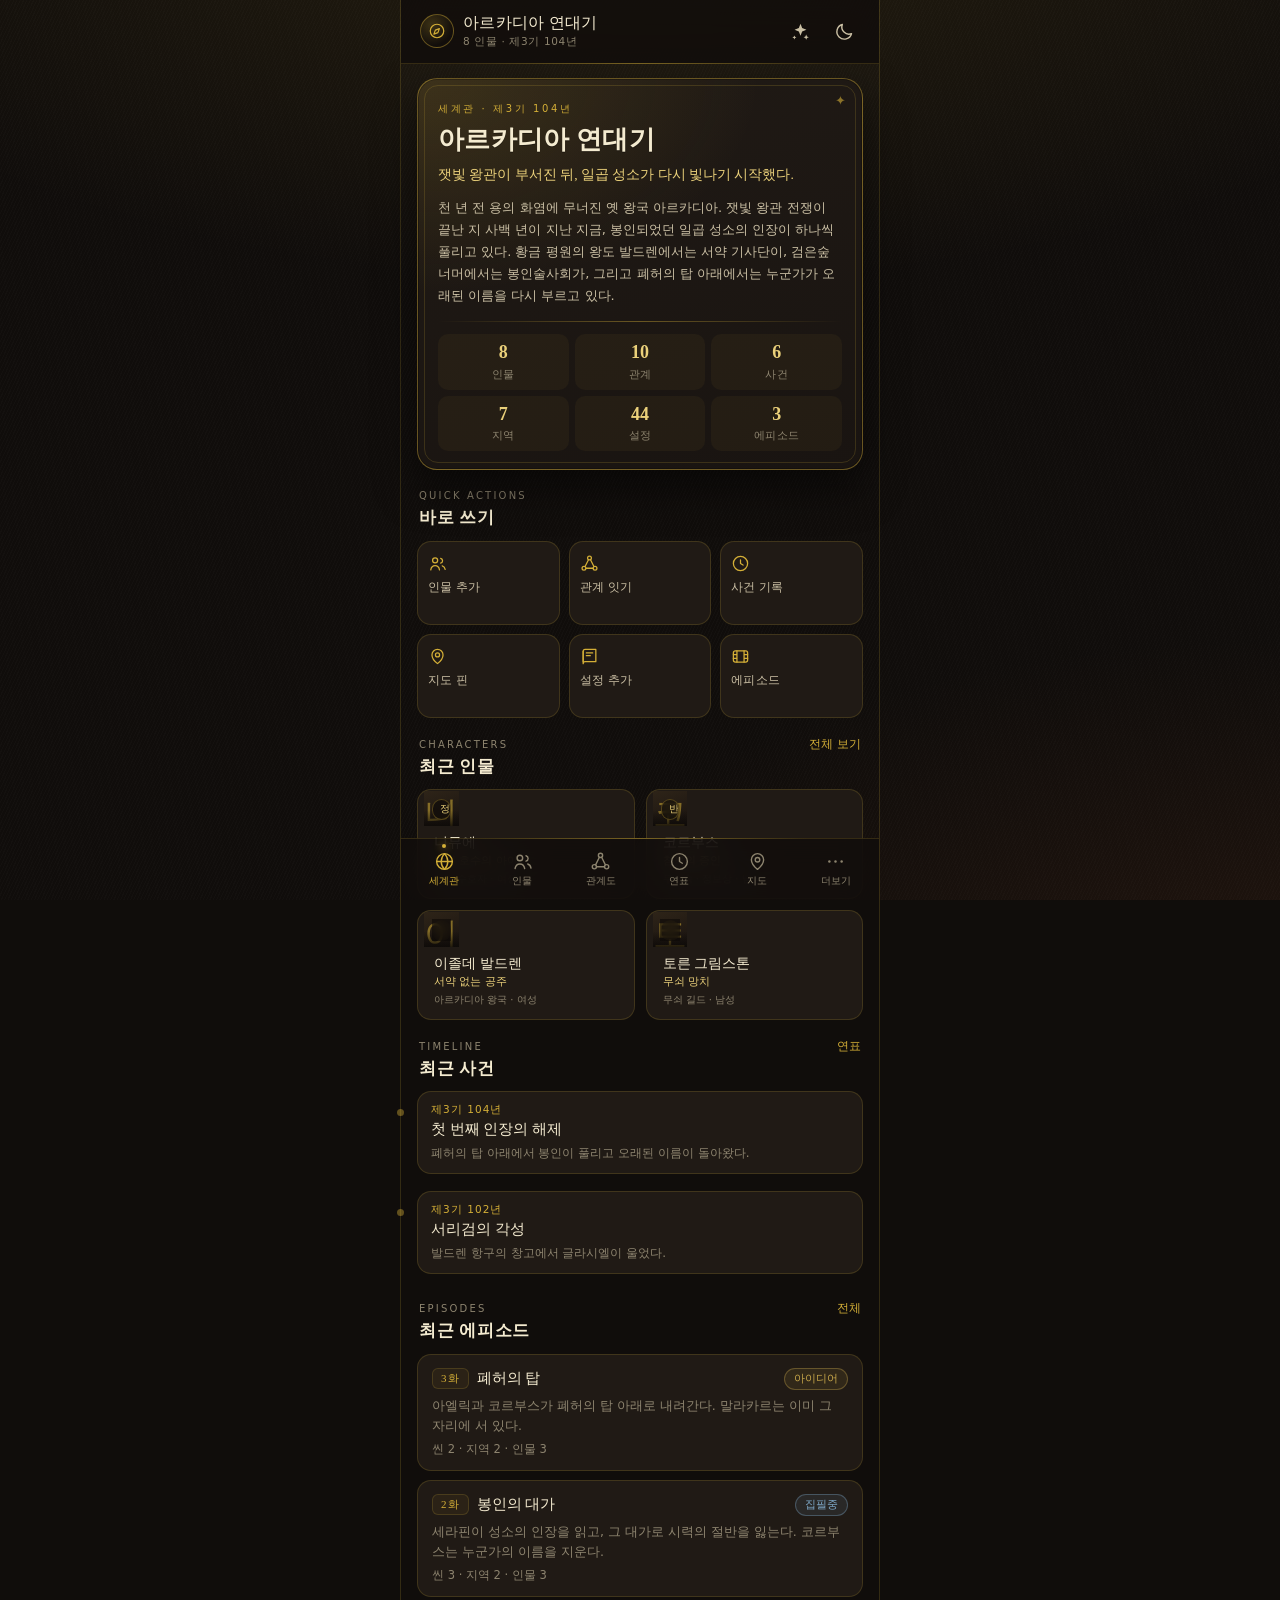
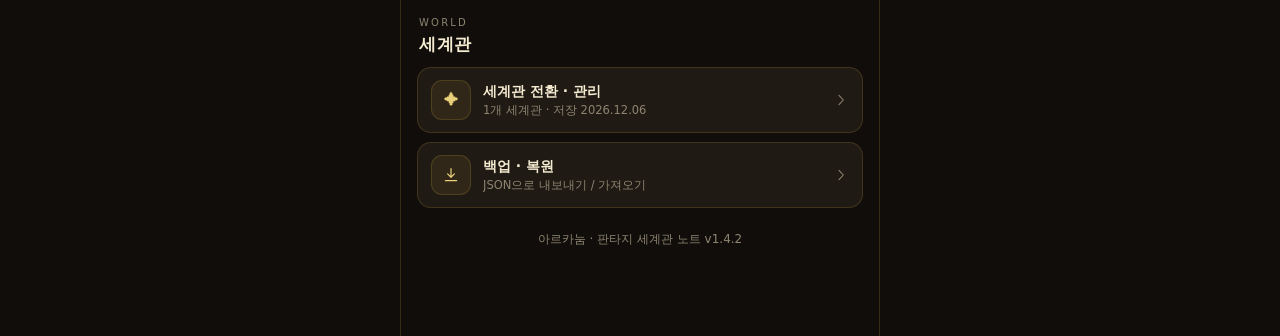
==== commit b0706f86: "v1.4.2 fix — store.js에 U(UI) 별칭 추가: 관계도 격자 유틸 호출 시 ReferenceError로 부팅이 멈추던 문제" ====
--- a/worldbuilder-standalone.html
+++ b/worldbuilder-standalone.html
@@ -3892,6 +3892,7 @@
   const LS_KEY = 'arcanum.state.v1';
   const LS_THEME = 'arcanum.theme';
   const DEFAULT_BACKUP_FOLDER = '세계 만들기';
+  const U = global.UI;   // 관계도 격자 유틸(U.graphGrid·graphSnap)
 
   let db = null;
   let dbBroken = false;
